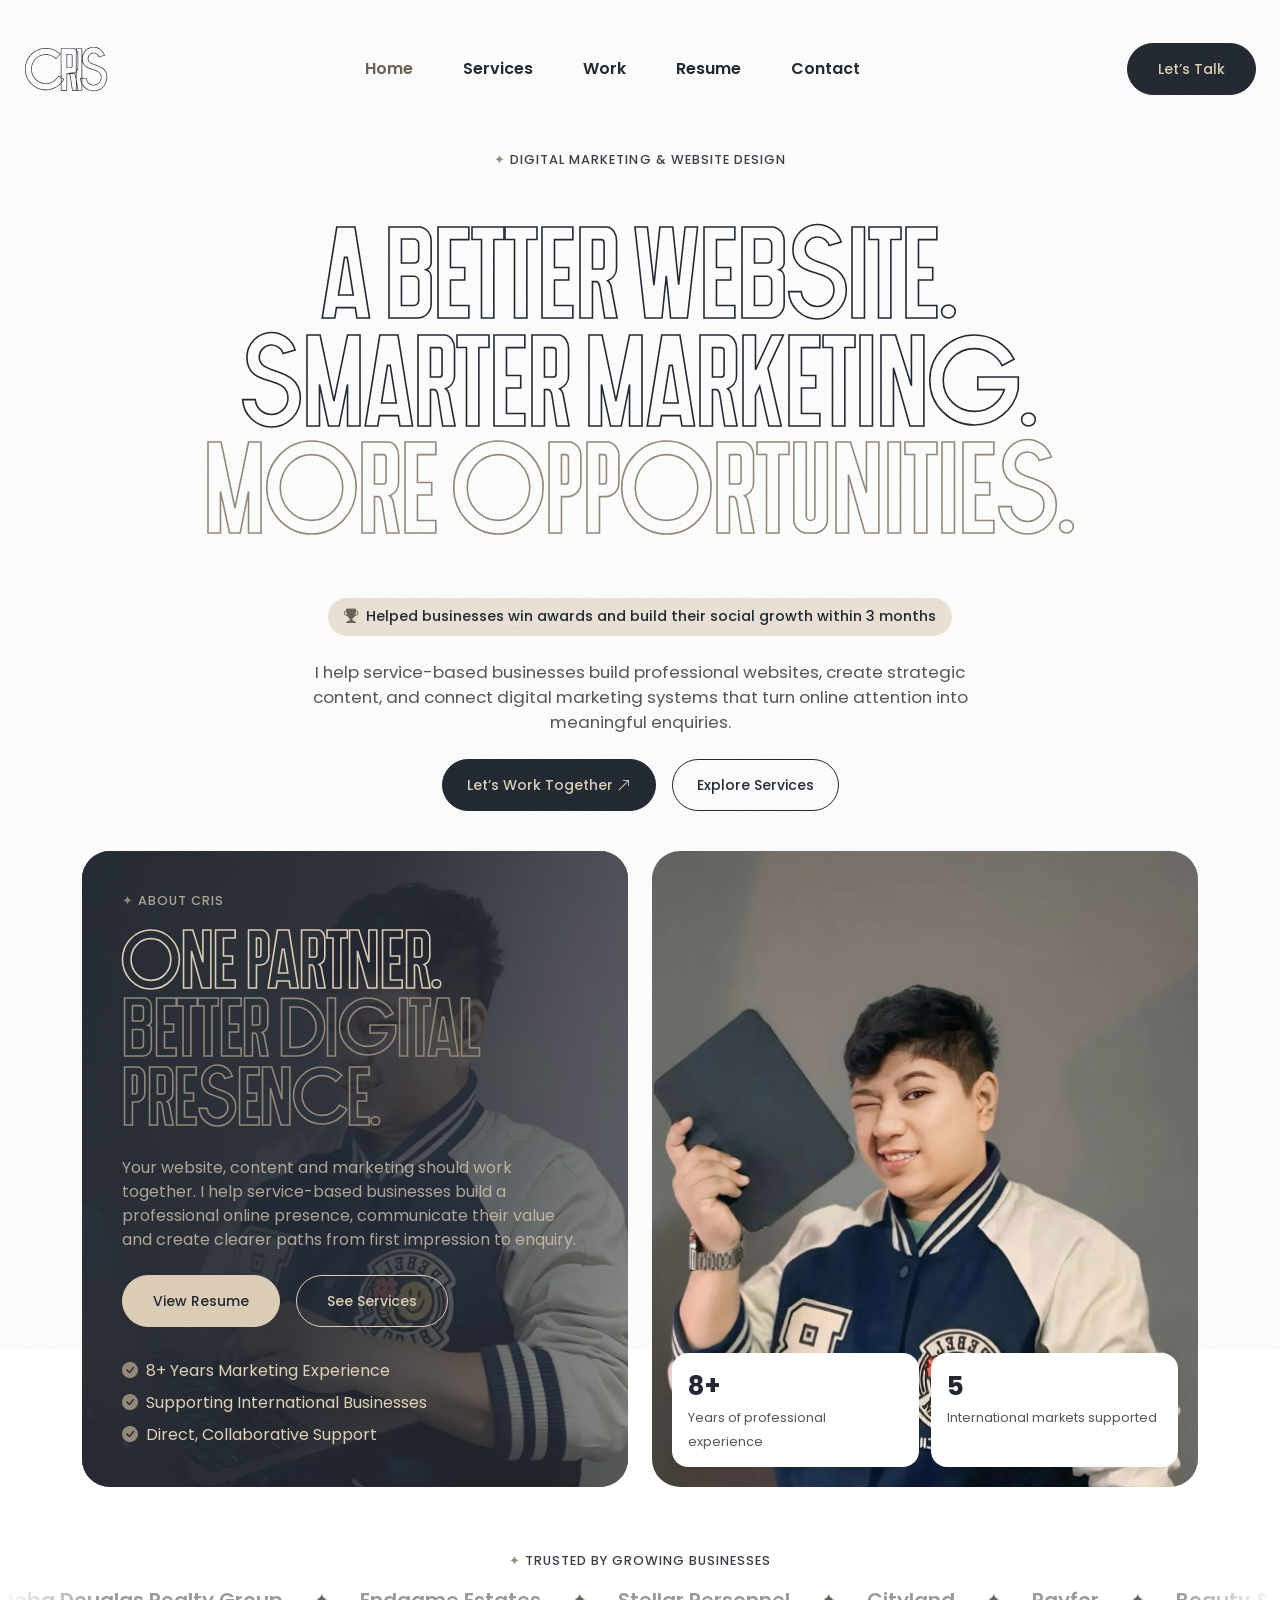
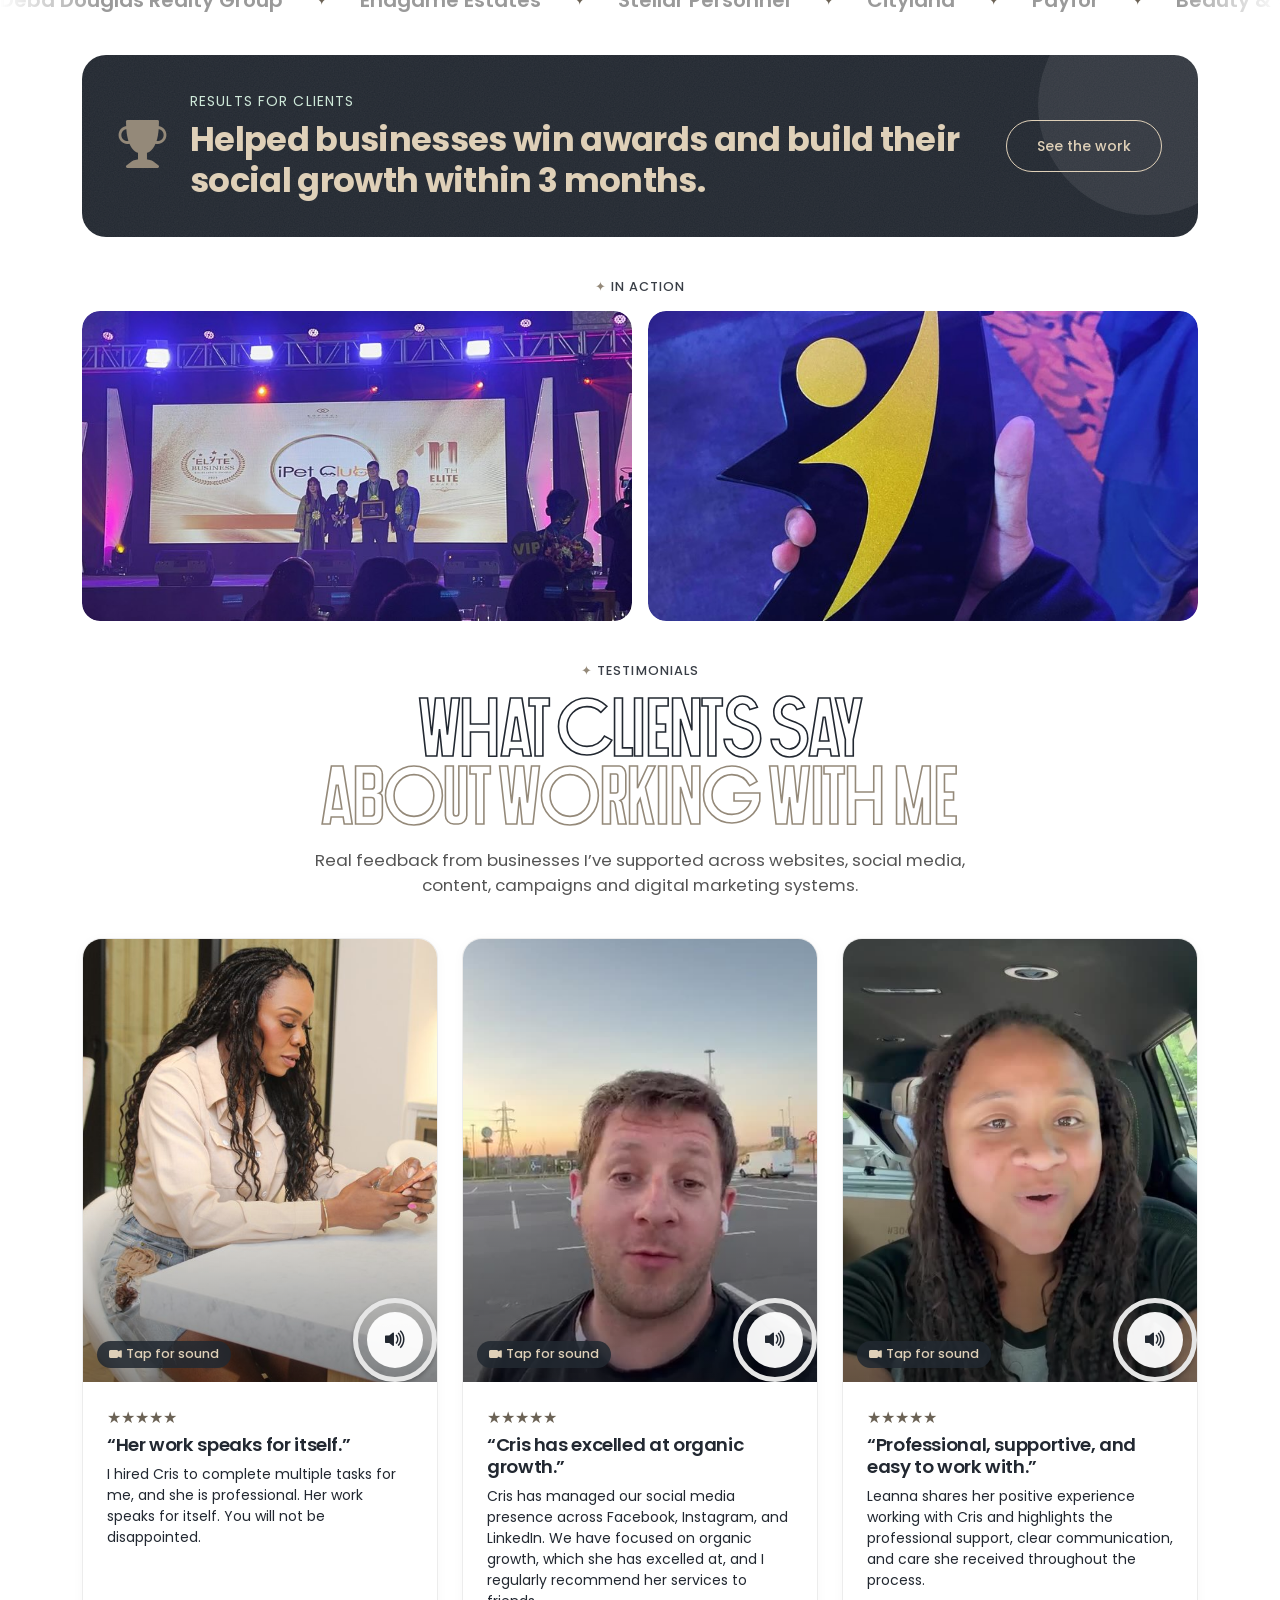
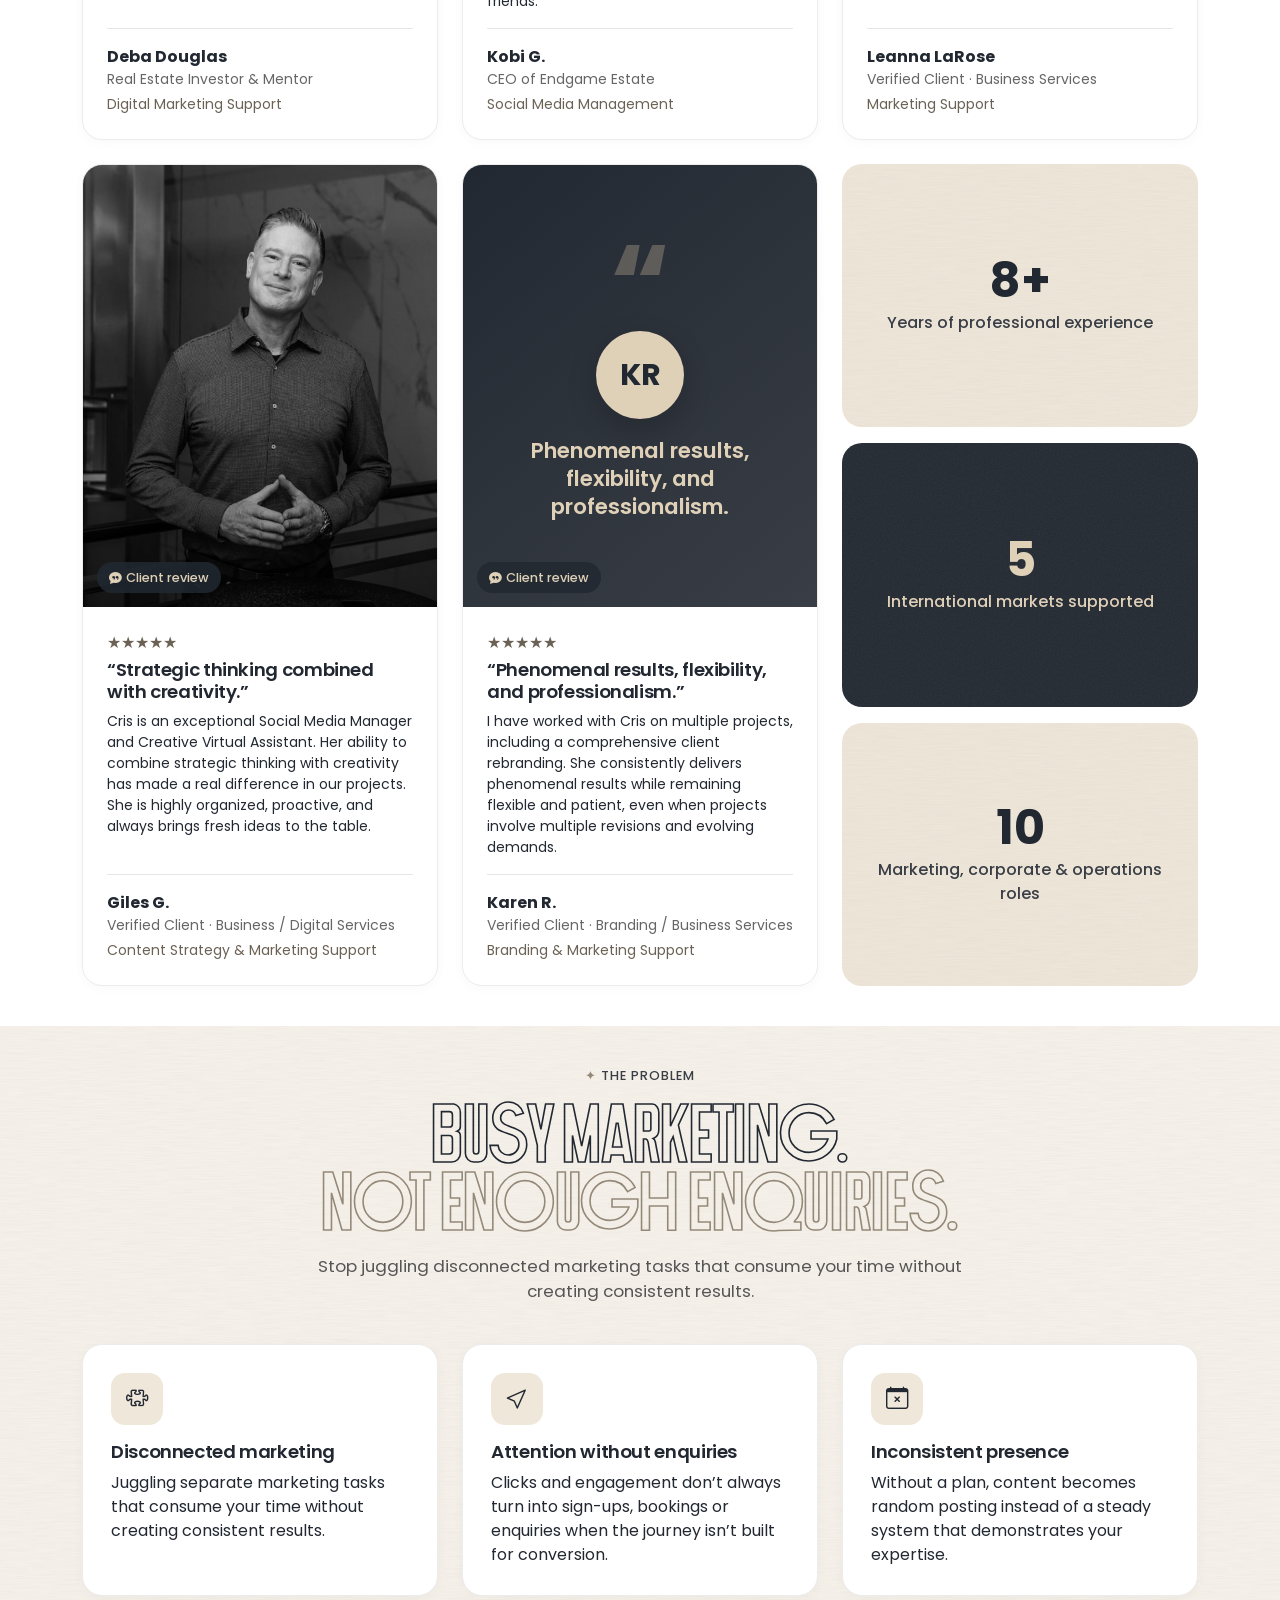
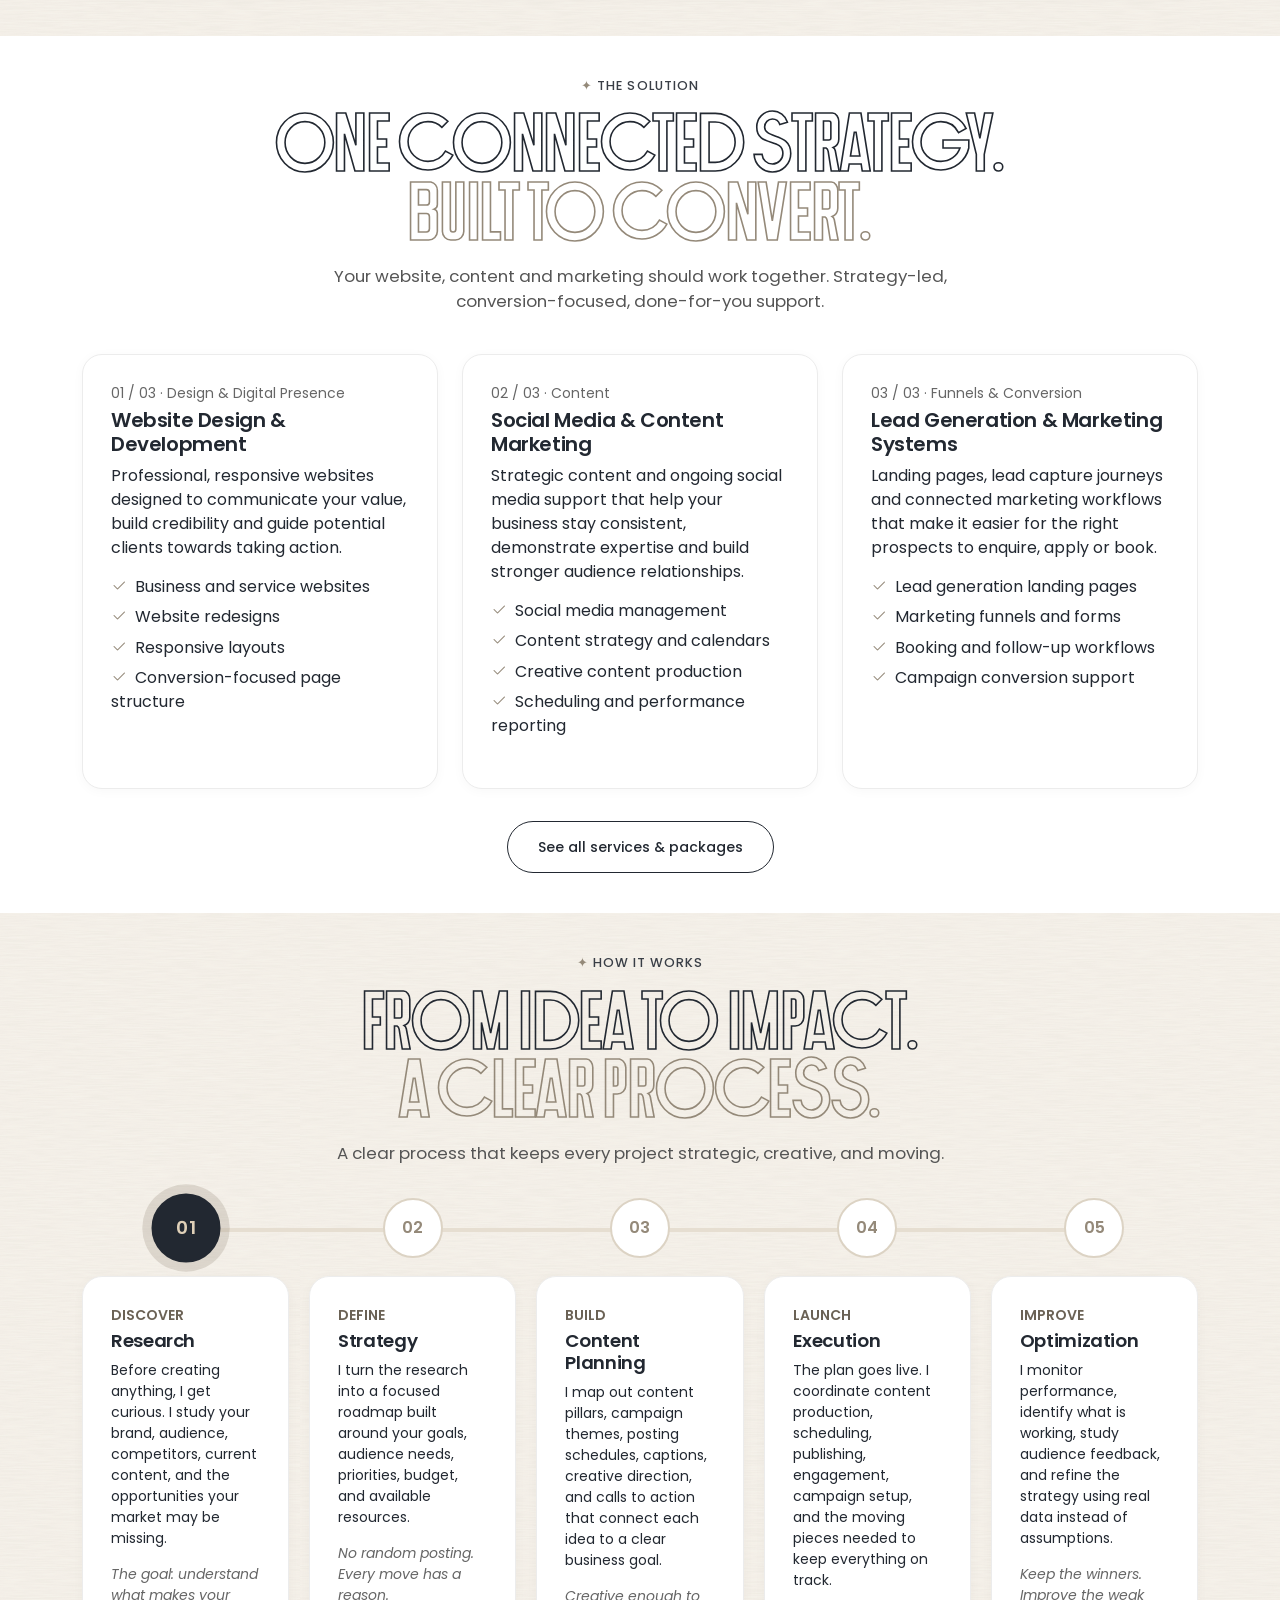
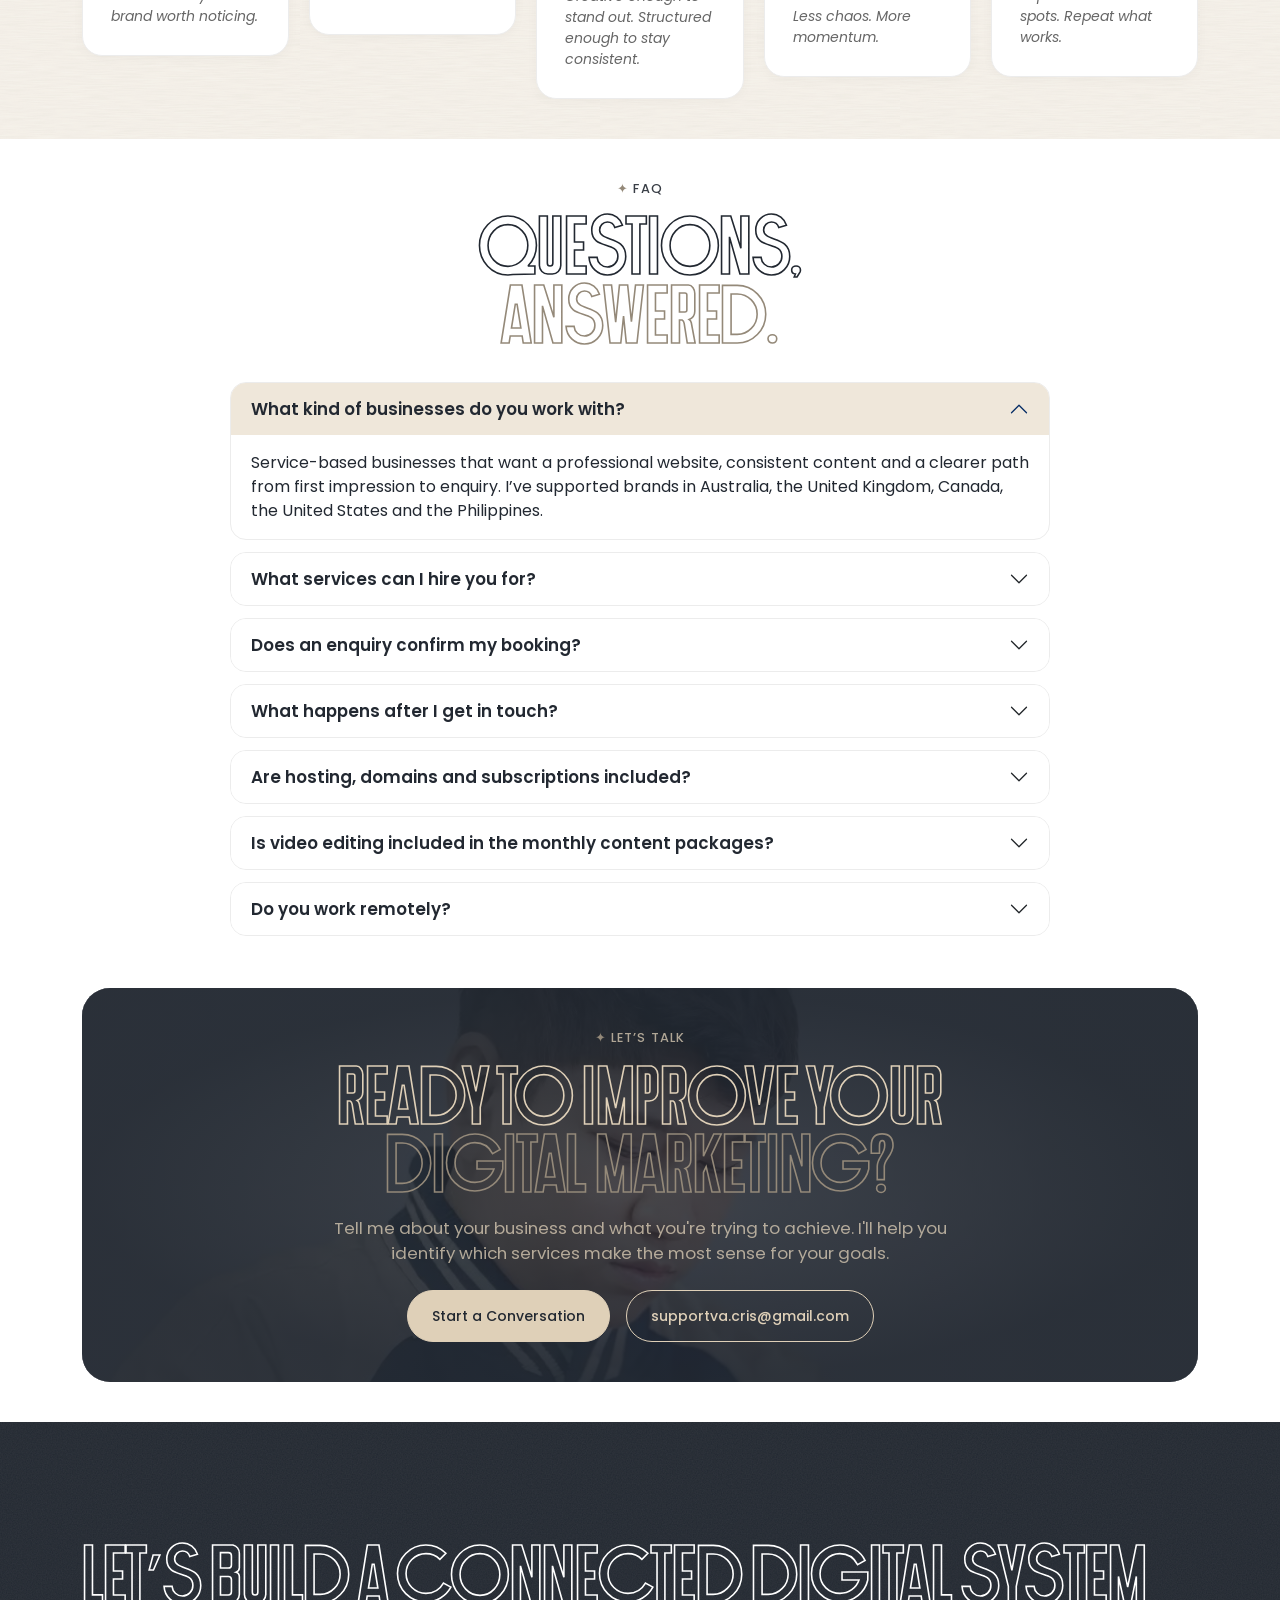
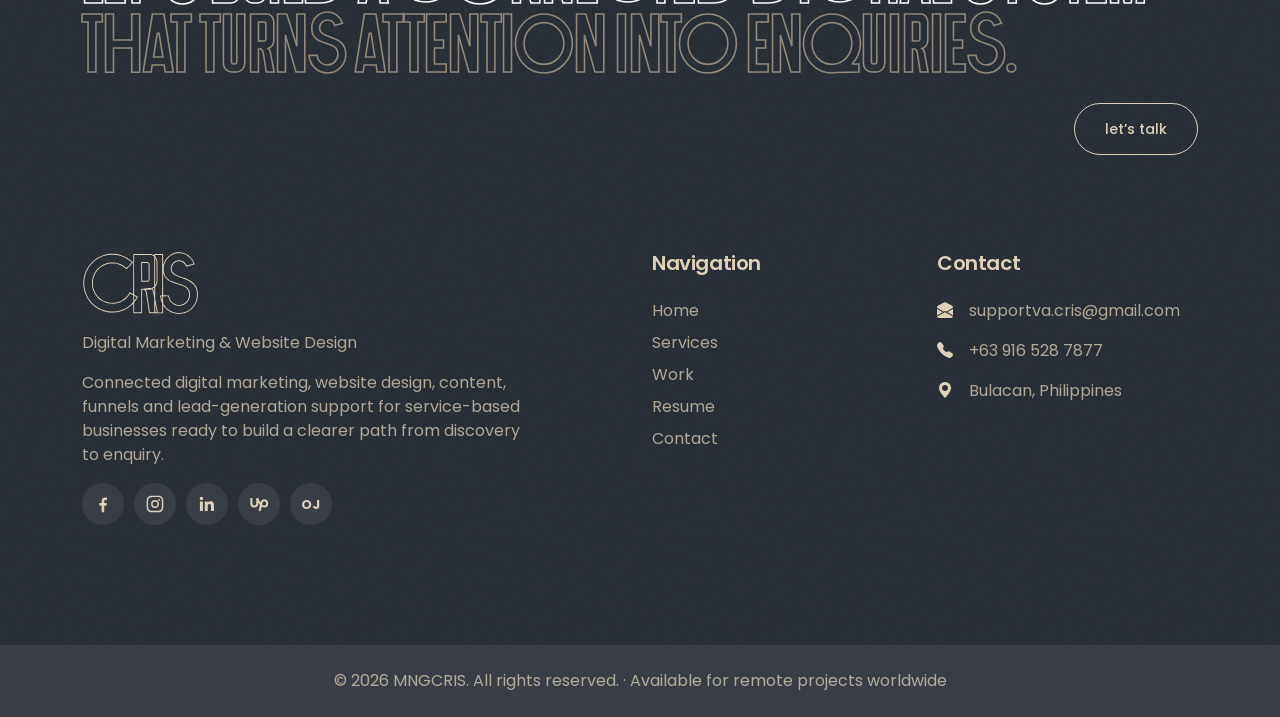
==== index.html @ 7e561e37 "Favicon: Cris headshot in navy/cream ring (ico, 32, 192, apple-touch)" ====
<!doctype html>
<html lang="en" data-bs-theme="light">
<head>
<meta charset="UTF-8" /><meta name="viewport" content="width=device-width, initial-scale=1.0" />
<title>Cris Yap · Digital Marketing &amp; Website Design</title>
<meta name="description" content="Websites, content and digital marketing systems for service-based businesses." />
<link rel="stylesheet" href="assets/css/vendors/bootstrap.min.css" />
<link rel="stylesheet" href="assets/css/vendors/swiper-bundle.min.css" />
<link rel="stylesheet" href="assets/css/vendors/aos.css" />
<link rel="stylesheet" href="assets/css/vendors/odometer.css" />
<link rel="stylesheet" href="assets/css/vendors/magnific-popup.css" />
<link rel="stylesheet" href="assets/css/vendors/carouselTicker.css" />
<link rel="stylesheet" href="assets/fonts/bootstrap-icons/bootstrap-icons.min.css" />
<link rel="stylesheet" href="assets/fonts/boxicons/boxicons.min.css" />
<link rel="stylesheet" href="assets/fonts/fontawesome/fontawesome.min.css" />
<link rel="stylesheet" href="assets/fonts/fontawesome/brands.min.css" />
<link rel="stylesheet" href="assets/fonts/fontawesome/solid.min.css" />
<link rel="stylesheet" href="assets/css/main.css" />
<link rel="preconnect" href="https://fonts.googleapis.com" /><link rel="preconnect" href="https://fonts.gstatic.com" crossorigin />
<link rel="stylesheet" href="https://fonts.googleapis.com/css2?family=Poppins:wght@300;400;500;600;700;800&display=swap" />
<link rel="icon" href="favicon.ico" sizes="any" />
<link rel="icon" type="image/png" sizes="32x32" href="assets/imgs/favicon-32.png" />
<link rel="icon" type="image/png" sizes="192x192" href="assets/imgs/favicon-192.png" />
<link rel="apple-touch-icon" href="assets/imgs/apple-touch-icon.png" />
<link rel="stylesheet" href="assets/css/custom.css" />
</head>
<body class="position-relative">
<header>
<nav class="navbar navbar-expand-lg py-0 z-5 tcmenu__wrap">
 <div class="d-flex p-4 custom-container mx-auto justify-content-between align-items-center w-100">
  <a class="navbar-brand main-logo d-flex align-items-center gap-2" href="index.html"><img src="assets/imgs/logo-cris-navy.svg" alt="CRIS" class="logo-nav" /></a>
  <div class="d-none d-lg-flex"><ul class="navbar-nav mx-auto gap-4 align-items-lg-center"><li class="nav-item"><a class="nav-link active text-primary" href="index.html">Home</a></li><li class="nav-item"><a class="nav-link" href="services.html">Services</a></li><li class="nav-item"><a class="nav-link" href="work.html">Work</a></li><li class="nav-item"><a class="nav-link" href="resume.html">Resume</a></li><li class="nav-item"><a class="nav-link" href="contact.html">Contact</a></li></ul></div>
  <div class="d-flex align-items-center gap-4">
   
   <a href="contact.html" class="btn btn-primary rounded-pill d-none d-md-block">Let’s Talk</a>
   <button class="btn btn-primary d-lg-none" type="button" data-bs-toggle="offcanvas" data-bs-target="#mobileNav" aria-label="Menu"><i class="bi bi-list"></i></button>
  </div>
 </div>
</nav>
<div class="offcanvas offcanvas-end" tabindex="-1" id="mobileNav"><div class="offcanvas-header"><img src="assets/imgs/logo-cris-navy.svg" alt="CRIS" class="logo-nav" /><button type="button" class="btn-close" data-bs-dismiss="offcanvas"></button></div>
<div class="offcanvas-body"><ul class="list-unstyled fs-4"><li><a class="nav-link" href="index.html">Home</a></li><li><a class="nav-link" href="services.html">Services</a></li><li><a class="nav-link" href="work.html">Work</a></li><li><a class="nav-link" href="resume.html">Resume</a></li><li><a class="nav-link" href="contact.html">Contact</a></li></ul><div class="socials mt-4"><a href="https://www.facebook.com/crisdoesdigital/" target="_blank" rel="noopener" aria-label="Facebook" title="Facebook"><svg viewBox="0 0 24 24" aria-hidden="true"><path fill="currentColor" d="M13.5 22v-8h2.7l.4-3.2h-3.1V8.8c0-.9.3-1.5 1.6-1.5h1.7V4.4c-.3 0-1.3-.1-2.4-.1-2.4 0-4 1.5-4 4.1v2.4H7.7V14h2.7v8h3.1z"/></svg></a><a href="https://www.instagram.com/onlycyaccount/" target="_blank" rel="noopener" aria-label="Instagram" title="Instagram"><svg viewBox="0 0 24 24" aria-hidden="true"><path fill="currentColor" d="M12 7.3A4.7 4.7 0 1 0 12 16.7 4.7 4.7 0 0 0 12 7.3zm0 7.7a3 3 0 1 1 0-6 3 3 0 0 1 0 6zm4.9-8.9a1.1 1.1 0 1 0 0 2.2 1.1 1.1 0 0 0 0-2.2zM12 3.6c2.7 0 3 0 4.1.1 2.7.1 4 1.4 4.1 4.1.1 1.1.1 1.4.1 4.1s0 3-.1 4.1c-.1 2.7-1.4 4-4.1 4.1-1.1.1-1.4.1-4.1.1s-3 0-4.1-.1c-2.7-.1-4-1.4-4.1-4.1C3.7 15 3.6 14.7 3.6 12s0-3 .1-4.1C3.8 5.2 5.1 3.9 7.9 3.8 9 3.6 9.3 3.6 12 3.6zM12 2C9.3 2 8.9 2 7.8 2.1 4.2 2.2 2.2 4.2 2.1 7.8 2 8.9 2 9.3 2 12s0 3.1.1 4.2c.1 3.6 2.1 5.6 5.7 5.7 1.1.1 1.5.1 4.2.1s3.1 0 4.2-.1c3.6-.1 5.6-2.1 5.7-5.7.1-1.1.1-1.5.1-4.2s0-3.1-.1-4.2c-.1-3.6-2.1-5.6-5.7-5.7C15.1 2 14.7 2 12 2z"/></svg></a><a href="https://www.linkedin.com/in/crisdoesdigital" target="_blank" rel="noopener" aria-label="LinkedIn" title="LinkedIn"><svg viewBox="0 0 24 24" aria-hidden="true"><path fill="currentColor" d="M20.4 20.5h-3.6v-5.6c0-1.3 0-3-1.8-3s-2.1 1.4-2.1 2.9v5.7H9.3V9h3.4v1.6c.5-.9 1.6-1.8 3.4-1.8 3.6 0 4.3 2.4 4.3 5.5v6.2zM5.3 7.4a2.1 2.1 0 1 1 0-4.2 2.1 2.1 0 0 1 0 4.2zM7.1 20.5H3.5V9h3.6v11.5z"/></svg></a><a href="https://www.upwork.com/freelancers/~010fc5639277ec315d?mp_source=share" target="_blank" rel="noopener" aria-label="Upwork" title="Upwork"><svg viewBox="0 0 24 24" aria-hidden="true"><path fill="currentColor" d="M18.6 13.9c-1 0-2-.4-2.8-1.1l.2-1v-.1c.2-1.1.8-2.9 2.6-2.9a2.6 2.6 0 0 1 0 5.1zm0-7.7c-2.4 0-4.2 1.5-4.9 4-1.1-1.7-2-3.7-2.5-5.4H8.7v6.6a2.3 2.3 0 0 1-4.6 0V4.8H1.6v6.6a4.8 4.8 0 0 0 9.6 0v-1.1c.5 1 1.1 2.1 1.8 3l-1.5 7.2h2.6l1.1-5.2c1 .6 2.1 1 3.4 1a5.1 5.1 0 0 0 0-10.1z"/></svg></a><a href="https://www.onlinejobs.ph/jobseekers/info/2772796" target="_blank" rel="noopener" aria-label="OnlineJobs.ph" title="OnlineJobs.ph"><span class="oj-badge" aria-hidden="true">OJ</span></a></div></div></div>
</header>
<main>

<section class="hero pt-hero pb-5"><div class="container text-center">
<p class="sec-label"><span>✦</span> Digital Marketing & Website Design</p>
<h1 class="hero-title"><span class="line">A Better Website.</span><span class="line">Smarter Marketing.</span><span class="line text-muted-2">More Opportunities.</span></h1>
<div class="mt-3 hero-line-badge"><span class="hero-badge"><i class="bi bi-trophy-fill"></i>Helped businesses win awards and build their social growth within 3 months</span></div>
<p class="lead-sm mx-auto mt-4">I help service-based businesses build professional websites, create strategic content, and connect digital marketing systems that turn online attention into meaningful enquiries.</p>
<div class="d-flex flex-wrap gap-3 justify-content-center mt-4"><a href="contact.html" class="btn btn-primary rounded-pill px-4">Let’s Work Together <i class="bi bi-arrow-up-right"></i></a><a href="services.html" class="btn btn-outline-dark rounded-pill px-4">Explore Services</a></div>
</div>
<div class="container mt-6"><div class="row g-4">
<div class="col-lg-6"><div class="card-dark bg-photo bg-laptop h-100 d-flex flex-column">
<p class="sec-label text-start text-white-50 mb-3"><span>✦</span> About Cris</p>
<h2 class="text-white display-head text-start">One Partner.<br/><span class="text-white-50">Better Digital Presence.</span></h2>
<p class="text-white-50 mt-3">Your website, content and marketing should work together. I help service-based businesses build a professional online presence, communicate their value and create clearer paths from first impression to enquiry.</p>
<div class="d-flex flex-wrap gap-3 mt-2"><a href="resume.html" class="btn btn-primary rounded-pill">View Resume</a><a href="services.html" class="btn btn-light rounded-pill">See Services</a></div>
<div class="mt-auto pt-5"><ul class="list-unstyled text-white mb-0"><li class="mb-2"><i class="bi bi-check-circle-fill text-accent me-2"></i>8+ Years Marketing Experience</li><li class="mb-2"><i class="bi bi-check-circle-fill text-accent me-2"></i>Supporting International Businesses</li><li><i class="bi bi-check-circle-fill text-accent me-2"></i>Direct, Collaborative Support</li></ul></div>
</div></div>
<div class="col-lg-6"><div class="card-photo h-100"><picture><source srcset="assets/imgs/cris-tablet.webp" type="image/webp"/><img src="assets/imgs/cris-tablet.jpg" alt="Cris Yap holding up a tablet and winking" /></picture>
<div class="photo-stats"><div class="stat-pill"><strong class="count">8+</strong><span>Years of professional experience</span></div><div class="stat-pill"><strong class="count">5</strong><span>International markets supported</span></div></div></div></div>
</div></div></section>

<section class="pt-5 pb-6">
<div class="container"><p class="sec-label"><span>✦</span> Trusted by growing businesses</p></div>
<div class="ticker"><div class="ticker-track"><span class="ticker-item">Deba Douglas Realty Group</span><span class="text-accent">✦</span><span class="ticker-item">Endgame Estates</span><span class="text-accent">✦</span><span class="ticker-item">Stellar Personnel</span><span class="text-accent">✦</span><span class="ticker-item">Cityland</span><span class="text-accent">✦</span><span class="ticker-item">Payfor</span><span class="text-accent">✦</span><span class="ticker-item">Beauty &amp; Wellness by Melody</span><span class="text-accent">✦</span><span class="ticker-item">iPet Club</span><span class="text-accent">✦</span><span class="ticker-item">VendSafe</span><span class="text-accent">✦</span><span class="ticker-item">Leash</span><span class="text-accent">✦</span><span class="ticker-item">Lune &amp; Line</span><span class="text-accent">✦</span><span class="ticker-item">Casino Compare</span><span class="text-accent">✦</span><span class="ticker-item">National Air Transport</span><span class="text-accent">✦</span><span class="ticker-item">Staffing Solution.io</span><span class="text-accent">✦</span><span class="ticker-item">Felipe and Sons × The Lerato</span><span class="text-accent">✦</span><span class="ticker-item">Kurum Group of Company</span><span class="text-accent">✦</span><span class="ticker-item">Deba Douglas Realty Group</span><span class="text-accent">✦</span><span class="ticker-item">Endgame Estates</span><span class="text-accent">✦</span><span class="ticker-item">Stellar Personnel</span><span class="text-accent">✦</span><span class="ticker-item">Cityland</span><span class="text-accent">✦</span><span class="ticker-item">Payfor</span><span class="text-accent">✦</span><span class="ticker-item">Beauty &amp; Wellness by Melody</span><span class="text-accent">✦</span><span class="ticker-item">iPet Club</span><span class="text-accent">✦</span><span class="ticker-item">VendSafe</span><span class="text-accent">✦</span><span class="ticker-item">Leash</span><span class="text-accent">✦</span><span class="ticker-item">Lune &amp; Line</span><span class="text-accent">✦</span><span class="ticker-item">Casino Compare</span><span class="text-accent">✦</span><span class="ticker-item">National Air Transport</span><span class="text-accent">✦</span><span class="ticker-item">Staffing Solution.io</span><span class="text-accent">✦</span><span class="ticker-item">Felipe and Sons × The Lerato</span><span class="text-accent">✦</span><span class="ticker-item">Kurum Group of Company</span><span class="text-accent">✦</span></div></div>
<div class="container mt-6"><div class="award-card"><div class="row align-items-center g-4 position-relative" style="z-index:1"><div class="col-md-auto"><i class="bi bi-trophy-fill"></i></div><div class="col"><p class="small text-uppercase mb-2" style="letter-spacing:.08em;color:#cfe9da">Results for clients</p><h3 class="mb-0">Helped businesses win awards and build their social growth within 3 months.</h3></div><div class="col-md-auto"><a href="work.html" class="btn btn-light rounded-pill">See the work</a></div></div></div></div>
<div class="container mt-6"><p class="sec-label"><span>✦</span> In action</p><div class="row g-3 gallery"><div class="col-md-6"><a href="assets/imgs/proof/ig-C1BdEjSyedT-1.jpg" target="_blank"><img loading="lazy" src="assets/imgs/proof/ig-C1BdEjSyedT-1.jpg" alt="iPet Club team receiving an award on stage"/></a></div><div class="col-md-6"><a href="assets/imgs/proof/ig-C1BdEjSyedT-2.jpg" target="_blank"><img loading="lazy" src="assets/imgs/proof/ig-C1BdEjSyedT-2.jpg" alt="Award trophy held up close"/></a></div></div></div>
<div class="container mt-6 text-center"><p class="sec-label"><span>✦</span> Testimonials</p><h2 class="display-head">What Clients Say<br/><span class="text-muted-2">About Working With Me</span></h2>
<p class="lead-sm mx-auto mt-3">Real feedback from businesses I’ve supported across websites, social media, content, campaigns and digital marketing systems.</p>
<div class="row g-4 mt-3 text-start"><div class="col-md-6 col-lg-4"><div class="soft-card video-card h-100 p-0 overflow-hidden"><button type="button" class="vid-thumb" data-video="assets/videos/deba.mp4" data-title="Deba Douglas" aria-label="Play Deba Douglas video testimonial with sound"><video class="card-vid" muted loop playsinline preload="metadata" poster="assets/videos/deba-poster.jpg" data-src="assets/videos/deba.mp4"></video><span class="play-btn"><i class="bi bi-volume-up-fill"></i></span><span class="vid-tag"><i class="bi bi-camera-video-fill me-1"></i>Tap for sound</span></button><div class="p-4 d-flex flex-column flex-grow-1"><div class="text-accent mb-1">★★★★★</div><h5>“Her work speaks for itself.”</h5><p class="small mb-3">I hired Cris to complete multiple tasks for me, and she is professional. Her work speaks for itself. You will not be disappointed.</p><div class="mt-auto pt-3 border-top"><strong>Deba Douglas</strong><div class="small text-secondary">Real Estate Investor &amp; Mentor</div><div class="small text-accent mt-1">Digital Marketing Support</div></div></div></div></div><div class="col-md-6 col-lg-4"><div class="soft-card video-card h-100 p-0 overflow-hidden"><button type="button" class="vid-thumb" data-video="assets/videos/kobi.mp4" data-title="Kobi G." aria-label="Play Kobi G. video testimonial with sound"><video class="card-vid" muted loop playsinline preload="metadata" poster="assets/videos/kobi-poster.jpg" data-src="assets/videos/kobi.mp4"></video><span class="play-btn"><i class="bi bi-volume-up-fill"></i></span><span class="vid-tag"><i class="bi bi-camera-video-fill me-1"></i>Tap for sound</span></button><div class="p-4 d-flex flex-column flex-grow-1"><div class="text-accent mb-1">★★★★★</div><h5>“Cris has excelled at organic growth.”</h5><p class="small mb-3">Cris has managed our social media presence across Facebook, Instagram, and LinkedIn. We have focused on organic growth, which she has excelled at, and I regularly recommend her services to friends.</p><div class="mt-auto pt-3 border-top"><strong>Kobi G.</strong><div class="small text-secondary">CEO of Endgame Estate</div><div class="small text-accent mt-1">Social Media Management</div></div></div></div></div><div class="col-md-6 col-lg-4"><div class="soft-card video-card h-100 p-0 overflow-hidden"><button type="button" class="vid-thumb" data-video="assets/videos/leanna.mp4" data-title="Leanna LaRose" aria-label="Play Leanna LaRose video testimonial with sound"><video class="card-vid" muted loop playsinline preload="metadata" poster="assets/videos/leanna-poster.jpg" data-src="assets/videos/leanna.mp4"></video><span class="play-btn"><i class="bi bi-volume-up-fill"></i></span><span class="vid-tag"><i class="bi bi-camera-video-fill me-1"></i>Tap for sound</span></button><div class="p-4 d-flex flex-column flex-grow-1"><div class="text-accent mb-1">★★★★★</div><h5>“Professional, supportive, and easy to work with.”</h5><p class="small mb-3">Leanna shares her positive experience working with Cris and highlights the professional support, clear communication, and care she received throughout the process.</p><div class="mt-auto pt-3 border-top"><strong>Leanna LaRose</strong><div class="small text-secondary">Verified Client · Business Services</div><div class="small text-accent mt-1">Marketing Support</div></div></div></div></div><div class="col-md-6 col-lg-4"><div class="soft-card video-card h-100 p-0 overflow-hidden"><div class="vid-thumb img-thumb"><img loading="lazy" src="assets/imgs/clients/giles.jpg" alt="Giles G."/><span class="vid-tag"><i class="bi bi-chat-quote-fill me-1"></i>Client review</span></div><div class="p-4 d-flex flex-column flex-grow-1"><div class="text-accent mb-1">★★★★★</div><h5>“Strategic thinking combined with creativity.”</h5><p class="small mb-3">Cris is an exceptional Social Media Manager and Creative Virtual Assistant. Her ability to combine strategic thinking with creativity has made a real difference in our projects. She is highly organized, proactive, and always brings fresh ideas to the table.</p><div class="mt-auto pt-3 border-top"><strong>Giles G.</strong><div class="small text-secondary">Verified Client · Business / Digital Services</div><div class="small text-accent mt-1">Content Strategy &amp; Marketing Support</div></div></div></div></div><div class="col-md-6 col-lg-4"><div class="soft-card video-card h-100 p-0 overflow-hidden"><div class="vid-thumb quote-thumb"><span class="q-mark">“</span><span class="q-ini">KR</span><span class="q-line">Phenomenal results, flexibility, and professionalism.</span><span class="vid-tag"><i class="bi bi-chat-quote-fill me-1"></i>Client review</span></div><div class="p-4 d-flex flex-column flex-grow-1"><div class="text-accent mb-1">★★★★★</div><h5>“Phenomenal results, flexibility, and professionalism.”</h5><p class="small mb-3">I have worked with Cris on multiple projects, including a comprehensive client rebranding. She consistently delivers phenomenal results while remaining flexible and patient, even when projects involve multiple revisions and evolving demands.</p><div class="mt-auto pt-3 border-top"><strong>Karen R.</strong><div class="small text-secondary">Verified Client · Branding / Business Services</div><div class="small text-accent mt-1">Branding &amp; Marketing Support</div></div></div></div></div><div class="modal fade" id="vidModal" tabindex="-1" aria-hidden="true"><div class="modal-dialog modal-dialog-centered vid-dialog"><div class="modal-content bg-black border-0 rounded-4 overflow-hidden"><div class="d-flex justify-content-between align-items-center px-3 py-2"><span class="text-white small fw-semibold" id="vidTitle"></span><button type="button" class="btn-close btn-close-white" data-bs-dismiss="modal" aria-label="Close"></button></div><video id="vidPlayer" class="w-100" controls playsinline preload="none"></video></div></div></div>
<div class="col-md-6 col-lg-4"><div class="stat-stack h-100">
<div class="stat-box"><div class="big-num count">8+</div><div class="stat-lbl">Years of professional experience</div></div>
<div class="stat-box stat-dark"><div class="big-num count">5</div><div class="stat-lbl">International markets supported</div></div>
<div class="stat-box"><div class="big-num count">10</div><div class="stat-lbl">Marketing, corporate &amp; operations roles</div></div>
</div></div></div></div></div>
</div></div></section>

<section class="py-6 bg-soft"><div class="container text-center"><p class="sec-label"><span>✦</span> The problem</p><h2 class="display-head">Busy Marketing.<br/><span class="text-muted-2">Not Enough Enquiries.</span></h2>
<p class="lead-sm mx-auto mt-3">Stop juggling disconnected marketing tasks that consume your time without creating consistent results.</p>
<div class="row g-4 mt-3 text-start"><div class="col-md-4"><div class="soft-card h-100"><div class="icon-box"><i class="bi bi-puzzle"></i></div><h5 class="mt-3">Disconnected marketing</h5><p class="mb-0">Juggling separate marketing tasks that consume your time without creating consistent results.</p></div></div><div class="col-md-4"><div class="soft-card h-100"><div class="icon-box"><i class="bi bi-cursor"></i></div><h5 class="mt-3">Attention without enquiries</h5><p class="mb-0">Clicks and engagement don’t always turn into sign-ups, bookings or enquiries when the journey isn’t built for conversion.</p></div></div><div class="col-md-4"><div class="soft-card h-100"><div class="icon-box"><i class="bi bi-calendar-x"></i></div><h5 class="mt-3">Inconsistent presence</h5><p class="mb-0">Without a plan, content becomes random posting instead of a steady system that demonstrates your expertise.</p></div></div></div>
</div></section>

<section class="py-6"><div class="container text-center"><p class="sec-label"><span>✦</span> The solution</p><h2 class="display-head">One Connected Strategy.<br/><span class="text-muted-2">Built to Convert.</span></h2>
<p class="lead-sm mx-auto mt-3">Your website, content and marketing should work together. Strategy-led, conversion-focused, done-for-you support.</p>
<div class="row g-4 mt-3 text-start"><div class="col-lg-4"><div class="soft-card h-100"><p class="small text-secondary mb-1">01 / 03 · Design & Digital Presence</p><h4>Website Design & Development</h4><p>Professional, responsive websites designed to communicate your value, build credibility and guide potential clients towards taking action.</p><ul class="list-check"><li><i class="bi bi-check2 text-primary me-2"></i>Business and service websites</li><li><i class="bi bi-check2 text-primary me-2"></i>Website redesigns</li><li><i class="bi bi-check2 text-primary me-2"></i>Responsive layouts</li><li><i class="bi bi-check2 text-primary me-2"></i>Conversion-focused page structure</li></ul></div></div><div class="col-lg-4"><div class="soft-card h-100"><p class="small text-secondary mb-1">02 / 03 · Content</p><h4>Social Media & Content Marketing</h4><p>Strategic content and ongoing social media support that help your business stay consistent, demonstrate expertise and build stronger audience relationships.</p><ul class="list-check"><li><i class="bi bi-check2 text-primary me-2"></i>Social media management</li><li><i class="bi bi-check2 text-primary me-2"></i>Content strategy and calendars</li><li><i class="bi bi-check2 text-primary me-2"></i>Creative content production</li><li><i class="bi bi-check2 text-primary me-2"></i>Scheduling and performance reporting</li></ul></div></div><div class="col-lg-4"><div class="soft-card h-100"><p class="small text-secondary mb-1">03 / 03 · Funnels & Conversion</p><h4>Lead Generation & Marketing Systems</h4><p>Landing pages, lead capture journeys and connected marketing workflows that make it easier for the right prospects to enquire, apply or book.</p><ul class="list-check"><li><i class="bi bi-check2 text-primary me-2"></i>Lead generation landing pages</li><li><i class="bi bi-check2 text-primary me-2"></i>Marketing funnels and forms</li><li><i class="bi bi-check2 text-primary me-2"></i>Booking and follow-up workflows</li><li><i class="bi bi-check2 text-primary me-2"></i>Campaign conversion support</li></ul></div></div></div>
<a href="services.html" class="btn btn-outline-dark rounded-pill mt-5">See all services &amp; packages</a>
</div></section>

<section class="py-6 bg-soft"><div class="container text-center"><p class="sec-label"><span>✦</span> How it works</p><h2 class="display-head">From Idea to Impact.<br/><span class="text-muted-2">A Clear Process.</span></h2>
<p class="lead-sm mx-auto mt-3">A clear process that keeps every project strategic, creative, and moving.</p>
<div class="flow mt-5 text-start" data-flow><div class="flow-track"><div class="flow-fill"></div><div class="flow-dot"></div></div>
<div class="flow-steps"><div class="flow-step" style="--i:0"><div class="flow-node"><span>01</span></div><div class="soft-card flow-card"><p class="small text-accent fw-semibold mb-1">DISCOVER</p><h5>Research</h5><p class="small">Before creating anything, I get curious. I study your brand, audience, competitors, current content, and the opportunities your market may be missing.</p><p class="small fst-italic mb-0 text-secondary">The goal: understand what makes your brand worth noticing.</p></div></div><div class="flow-step" style="--i:1"><div class="flow-node"><span>02</span></div><div class="soft-card flow-card"><p class="small text-accent fw-semibold mb-1">DEFINE</p><h5>Strategy</h5><p class="small">I turn the research into a focused roadmap built around your goals, audience needs, priorities, budget, and available resources.</p><p class="small fst-italic mb-0 text-secondary">No random posting. Every move has a reason.</p></div></div><div class="flow-step" style="--i:2"><div class="flow-node"><span>03</span></div><div class="soft-card flow-card"><p class="small text-accent fw-semibold mb-1">BUILD</p><h5>Content Planning</h5><p class="small">I map out content pillars, campaign themes, posting schedules, captions, creative direction, and calls to action that connect each idea to a clear business goal.</p><p class="small fst-italic mb-0 text-secondary">Creative enough to stand out. Structured enough to stay consistent.</p></div></div><div class="flow-step" style="--i:3"><div class="flow-node"><span>04</span></div><div class="soft-card flow-card"><p class="small text-accent fw-semibold mb-1">LAUNCH</p><h5>Execution</h5><p class="small">The plan goes live. I coordinate content production, scheduling, publishing, engagement, campaign setup, and the moving pieces needed to keep everything on track.</p><p class="small fst-italic mb-0 text-secondary">Less chaos. More momentum.</p></div></div><div class="flow-step" style="--i:4"><div class="flow-node"><span>05</span></div><div class="soft-card flow-card"><p class="small text-accent fw-semibold mb-1">IMPROVE</p><h5>Optimization</h5><p class="small">I monitor performance, identify what is working, study audience feedback, and refine the strategy using real data instead of assumptions.</p><p class="small fst-italic mb-0 text-secondary">Keep the winners. Improve the weak spots. Repeat what works.</p></div></div></div></div></div>
</div></section>

<section class="py-6"><div class="container">
<div class="text-center"><p class="sec-label"><span>✦</span> FAQ</p><h2 class="display-head">Questions,<br/><span class="text-muted-2">Answered.</span></h2></div>
<div class="accordion faq mt-5 mx-auto" id="faq"><div class="accordion-item"><h3 class="accordion-header"><button class="accordion-button " type="button" data-bs-toggle="collapse" data-bs-target="#f0">What kind of businesses do you work with?</button></h3><div id="f0" class="accordion-collapse collapse show" data-bs-parent="#faq"><div class="accordion-body">Service-based businesses that want a professional website, consistent content and a clearer path from first impression to enquiry. I’ve supported brands in Australia, the United Kingdom, Canada, the United States and the Philippines.</div></div></div><div class="accordion-item"><h3 class="accordion-header"><button class="accordion-button collapsed" type="button" data-bs-toggle="collapse" data-bs-target="#f1">What services can I hire you for?</button></h3><div id="f1" class="accordion-collapse collapse " data-bs-parent="#faq"><div class="accordion-body">Monthly social media content, social media management, website redesigns and new builds, website updates, funnels and landing pages, video editing, email and automation integration, and dedicated marketing support. See the <a href="services.html">Services page</a> for each package.</div></div></div><div class="accordion-item"><h3 class="accordion-header"><button class="accordion-button collapsed" type="button" data-bs-toggle="collapse" data-bs-target="#f2">Does an enquiry confirm my booking?</button></h3><div id="f2" class="accordion-collapse collapse " data-bs-parent="#faq"><div class="accordion-body">No. An enquiry does not automatically confirm a booking. Your request is reviewed first, then the scope, timeline and deliverables are confirmed before work begins.</div></div></div><div class="accordion-item"><h3 class="accordion-header"><button class="accordion-button collapsed" type="button" data-bs-toggle="collapse" data-bs-target="#f3">What happens after I get in touch?</button></h3><div id="f3" class="accordion-collapse collapse " data-bs-parent="#faq"><div class="accordion-body">Submit your enquiry → scope review → project confirmation with a clear scope, timeline and agreement → work and delivery with progress updates.</div></div></div><div class="accordion-item"><h3 class="accordion-header"><button class="accordion-button collapsed" type="button" data-bs-toggle="collapse" data-bs-target="#f4">Are hosting, domains and subscriptions included?</button></h3><div id="f4" class="accordion-collapse collapse " data-bs-parent="#faq"><div class="accordion-body">Hosting, domains, subscriptions, stock assets and third-party platform requirements are confirmed separately when needed.</div></div></div><div class="accordion-item"><h3 class="accordion-header"><button class="accordion-button collapsed" type="button" data-bs-toggle="collapse" data-bs-target="#f5">Is video editing included in the monthly content packages?</button></h3><div id="f5" class="accordion-collapse collapse " data-bs-parent="#faq"><div class="accordion-body">No. Video creation and editing are quoted separately as their own projects.</div></div></div><div class="accordion-item"><h3 class="accordion-header"><button class="accordion-button collapsed" type="button" data-bs-toggle="collapse" data-bs-target="#f6">Do you work remotely?</button></h3><div id="f6" class="accordion-collapse collapse " data-bs-parent="#faq"><div class="accordion-body">Yes. I’m based in Bulacan, Philippines, and available for remote projects worldwide.</div></div></div></div>
</div></section>

<section class="pb-6"><div class="container"><div class="card-dark bg-photo bg-stylus text-center py-6">
<p class="sec-label text-white-50"><span>✦</span> Let’s talk</p>
<h2 class="display-head text-white">Ready to improve your<br/><span class="text-white-50">digital marketing?</span></h2>
<p class="text-white-50 mx-auto lead-sm mt-3">Tell me about your business and what you're trying to achieve. I'll help you identify which services make the most sense for your goals.</p>
<div class="d-flex flex-wrap gap-3 justify-content-center mt-4"><a href="contact.html" class="btn btn-primary rounded-pill px-4">Start a Conversation</a><a href="mailto:supportva.cris@gmail.com" class="btn btn-light rounded-pill px-4">supportva.cris@gmail.com</a></div>
</div></div></section>
</main>
<footer>
 <div class="footer-home1 bg-black bg-dark-black pt-120 position-relative overflow-hidden">
  <div class="container mb-10"><div class="row"><div class="col-12 d-flex flex-wrap align-items-center gap-4">
   <h2 class="text-white display-head mb-0">Let’s build a connected digital system<br/><span class="text-white-50">that turns attention into enquiries.</span></h2>
   <a href="contact.html" class="btn btn-light btn-lg rounded-pill ms-lg-auto">let’s talk</a>
  </div></div></div>
  <div class="container pb-120"><div class="row">
   <div class="col-lg-5 mb-5 mb-lg-0">
    <img src="assets/imgs/logo-cris-cream.svg" alt="CRIS" class="logo-foot mb-3" /><p class="text-secondary">Digital Marketing &amp; Website Design</p>
    <p class="mt-3 text-secondary">Connected digital marketing, website design, content, funnels and lead-generation support for service-based businesses ready to build a clearer path from discovery to enquiry.</p>
    <div class="socials socials-dark mt-3"><a href="https://www.facebook.com/crisdoesdigital/" target="_blank" rel="noopener" aria-label="Facebook" title="Facebook"><svg viewBox="0 0 24 24" aria-hidden="true"><path fill="currentColor" d="M13.5 22v-8h2.7l.4-3.2h-3.1V8.8c0-.9.3-1.5 1.6-1.5h1.7V4.4c-.3 0-1.3-.1-2.4-.1-2.4 0-4 1.5-4 4.1v2.4H7.7V14h2.7v8h3.1z"/></svg></a><a href="https://www.instagram.com/onlycyaccount/" target="_blank" rel="noopener" aria-label="Instagram" title="Instagram"><svg viewBox="0 0 24 24" aria-hidden="true"><path fill="currentColor" d="M12 7.3A4.7 4.7 0 1 0 12 16.7 4.7 4.7 0 0 0 12 7.3zm0 7.7a3 3 0 1 1 0-6 3 3 0 0 1 0 6zm4.9-8.9a1.1 1.1 0 1 0 0 2.2 1.1 1.1 0 0 0 0-2.2zM12 3.6c2.7 0 3 0 4.1.1 2.7.1 4 1.4 4.1 4.1.1 1.1.1 1.4.1 4.1s0 3-.1 4.1c-.1 2.7-1.4 4-4.1 4.1-1.1.1-1.4.1-4.1.1s-3 0-4.1-.1c-2.7-.1-4-1.4-4.1-4.1C3.7 15 3.6 14.7 3.6 12s0-3 .1-4.1C3.8 5.2 5.1 3.9 7.9 3.8 9 3.6 9.3 3.6 12 3.6zM12 2C9.3 2 8.9 2 7.8 2.1 4.2 2.2 2.2 4.2 2.1 7.8 2 8.9 2 9.3 2 12s0 3.1.1 4.2c.1 3.6 2.1 5.6 5.7 5.7 1.1.1 1.5.1 4.2.1s3.1 0 4.2-.1c3.6-.1 5.6-2.1 5.7-5.7.1-1.1.1-1.5.1-4.2s0-3.1-.1-4.2c-.1-3.6-2.1-5.6-5.7-5.7C15.1 2 14.7 2 12 2z"/></svg></a><a href="https://www.linkedin.com/in/crisdoesdigital" target="_blank" rel="noopener" aria-label="LinkedIn" title="LinkedIn"><svg viewBox="0 0 24 24" aria-hidden="true"><path fill="currentColor" d="M20.4 20.5h-3.6v-5.6c0-1.3 0-3-1.8-3s-2.1 1.4-2.1 2.9v5.7H9.3V9h3.4v1.6c.5-.9 1.6-1.8 3.4-1.8 3.6 0 4.3 2.4 4.3 5.5v6.2zM5.3 7.4a2.1 2.1 0 1 1 0-4.2 2.1 2.1 0 0 1 0 4.2zM7.1 20.5H3.5V9h3.6v11.5z"/></svg></a><a href="https://www.upwork.com/freelancers/~010fc5639277ec315d?mp_source=share" target="_blank" rel="noopener" aria-label="Upwork" title="Upwork"><svg viewBox="0 0 24 24" aria-hidden="true"><path fill="currentColor" d="M18.6 13.9c-1 0-2-.4-2.8-1.1l.2-1v-.1c.2-1.1.8-2.9 2.6-2.9a2.6 2.6 0 0 1 0 5.1zm0-7.7c-2.4 0-4.2 1.5-4.9 4-1.1-1.7-2-3.7-2.5-5.4H8.7v6.6a2.3 2.3 0 0 1-4.6 0V4.8H1.6v6.6a4.8 4.8 0 0 0 9.6 0v-1.1c.5 1 1.1 2.1 1.8 3l-1.5 7.2h2.6l1.1-5.2c1 .6 2.1 1 3.4 1a5.1 5.1 0 0 0 0-10.1z"/></svg></a><a href="https://www.onlinejobs.ph/jobseekers/info/2772796" target="_blank" rel="noopener" aria-label="OnlineJobs.ph" title="OnlineJobs.ph"><span class="oj-badge" aria-hidden="true">OJ</span></a></div>
   </div>
   <div class="col-lg-3 col-6 offset-lg-1"><h4 class="text-white mb-4">Navigation</h4><ul class="list-unstyled">
    <li class="mb-2"><a class="text-secondary" href="index.html">Home</a></li><li class="mb-2"><a class="text-secondary" href="services.html">Services</a></li><li class="mb-2"><a class="text-secondary" href="work.html">Work</a></li><li class="mb-2"><a class="text-secondary" href="resume.html">Resume</a></li><li class="mb-2"><a class="text-secondary" href="contact.html">Contact</a></li></ul></div>
   <div class="col-lg-3 col-6"><h4 class="text-white mb-4">Contact</h4>
    <a href="mailto:supportva.cris@gmail.com" class="d-flex mb-3 text-secondary"><i class="bi bi-envelope-open-fill me-3 text-white"></i>supportva.cris@gmail.com</a>
    <a href="tel:+639165287877" class="d-flex mb-3 text-secondary"><i class="bi bi-telephone-fill me-3 text-white"></i>+63 916 528 7877</a>
    <p class="d-flex text-secondary"><i class="bi bi-geo-alt-fill me-3 text-white"></i>Bulacan, Philippines</p></div>
  </div></div>
 </div>
 <div class="bg-dark py-4 text-center"><p class="mb-0 text-secondary">© <span id="yr"></span> MNGCRIS. All rights reserved. · Available for remote projects worldwide</p></div>
</footer>
<script src="assets/js/vendors/jquery-3.7.1.min.js"></script>
<script src="assets/js/vendors/bootstrap.bundle.min.js"></script>
<script src="assets/js/vendors/swiper-bundle.min.js"></script>
<script src="assets/js/vendors/aos.js"></script>
<script src="assets/js/vendors/wow.min.js"></script>
<script src="assets/js/vendors/jquery.appear.js"></script>
<script src="assets/js/vendors/jquery.odometer.min.js"></script>
<script src="assets/js/vendors/jquery.magnific-popup.min.js"></script>
<script src="assets/js/vendors/jquery.carouselTicker.min.js"></script>
<script src="assets/js/vendors/imagesloaded.pkgd.min.js"></script>
<script src="assets/js/vendors/isotope.pkgd.min.js"></script>
<script src="assets/js/main.js"></script>
<script src="assets/js/anim.js"></script>
<script>document.getElementById('yr').textContent=new Date().getFullYear();</script>
</body></html>
---- assets/css/vendors/carouselTicker.css ----
/**
 * CSS style for carouselTicker
 **/
.carouselTicker__list {
    margin: 10px 0;
    padding: 0;
    list-style-type: none;
    overflow: hidden;
}
.carouselTicker__item {
    margin: 0 32px;
    float: left;
    text-align: center;
}
/**
 * CSS style for vertical direction
 **/
.carouselTicker_vertical .carouselTicker__list {
    margin: 0;
}
.carouselTicker_vertical .carouselTicker__item {
    margin: 0 0 5px 0;
    line-height: 60px;
    text-align: center;
}
#carouselTicker .carouselTicker__item,
#carouselTicker-destructor-example .carouselTicker__item,
#carouselTicker-buttons-controls-example .carouselTicker__item {
    width: auto;
    height: auto;
    line-height: normal;
}
.carouselTicker__item img {
    vertical-align: top;
}
---- assets/fonts/fontawesome/brands.min.css ----
/*!
 * Font Awesome Free 6.5.2 by @fontawesome - https://fontawesome.com
 * License - https://fontawesome.com/license/free (Icons: CC BY 4.0, Fonts: SIL OFL 1.1, Code: MIT License)
 * Copyright 2024 Fonticons, Inc.
 */
:host,:root{--fa-style-family-brands:"Font Awesome 6 Brands";--fa-font-brands:normal 400 1em/1 "Font Awesome 6 Brands"}@font-face{font-family:"Font Awesome 6 Brands";font-style:normal;font-weight:400;font-display:block;src:url(fonts/fa-brands-400.woff2) format("woff2"),url(fonts/fa-brands-400.ttf) format("truetype")}.fa-brands,.fab{font-weight:400}.fa-monero:before{content:"\f3d0"}.fa-hooli:before{content:"\f427"}.fa-yelp:before{content:"\f1e9"}.fa-cc-visa:before{content:"\f1f0"}.fa-lastfm:before{content:"\f202"}.fa-shopware:before{content:"\f5b5"}.fa-creative-commons-nc:before{content:"\f4e8"}.fa-aws:before{content:"\f375"}.fa-redhat:before{content:"\f7bc"}.fa-yoast:before{content:"\f2b1"}.fa-cloudflare:before{content:"\e07d"}.fa-ups:before{content:"\f7e0"}.fa-pixiv:before{content:"\e640"}.fa-wpexplorer:before{content:"\f2de"}.fa-dyalog:before{content:"\f399"}.fa-bity:before{content:"\f37a"}.fa-stackpath:before{content:"\f842"}.fa-buysellads:before{content:"\f20d"}.fa-first-order:before{content:"\f2b0"}.fa-modx:before{content:"\f285"}.fa-guilded:before{content:"\e07e"}.fa-vnv:before{content:"\f40b"}.fa-js-square:before,.fa-square-js:before{content:"\f3b9"}.fa-microsoft:before{content:"\f3ca"}.fa-qq:before{content:"\f1d6"}.fa-orcid:before{content:"\f8d2"}.fa-java:before{content:"\f4e4"}.fa-invision:before{content:"\f7b0"}.fa-creative-commons-pd-alt:before{content:"\f4ed"}.fa-centercode:before{content:"\f380"}.fa-glide-g:before{content:"\f2a6"}.fa-drupal:before{content:"\f1a9"}.fa-jxl:before{content:"\e67b"}.fa-hire-a-helper:before{content:"\f3b0"}.fa-creative-commons-by:before{content:"\f4e7"}.fa-unity:before{content:"\e049"}.fa-whmcs:before{content:"\f40d"}.fa-rocketchat:before{content:"\f3e8"}.fa-vk:before{content:"\f189"}.fa-untappd:before{content:"\f405"}.fa-mailchimp:before{content:"\f59e"}.fa-css3-alt:before{content:"\f38b"}.fa-reddit-square:before,.fa-square-reddit:before{content:"\f1a2"}.fa-vimeo-v:before{content:"\f27d"}.fa-contao:before{content:"\f26d"}.fa-square-font-awesome:before{content:"\e5ad"}.fa-deskpro:before{content:"\f38f"}.fa-brave:before{content:"\e63c"}.fa-sistrix:before{content:"\f3ee"}.fa-instagram-square:before,.fa-square-instagram:before{content:"\e055"}.fa-battle-net:before{content:"\f835"}.fa-the-red-yeti:before{content:"\f69d"}.fa-hacker-news-square:before,.fa-square-hacker-news:before{content:"\f3af"}.fa-edge:before{content:"\f282"}.fa-threads:before{content:"\e618"}.fa-napster:before{content:"\f3d2"}.fa-snapchat-square:before,.fa-square-snapchat:before{content:"\f2ad"}.fa-google-plus-g:before{content:"\f0d5"}.fa-artstation:before{content:"\f77a"}.fa-markdown:before{content:"\f60f"}.fa-sourcetree:before{content:"\f7d3"}.fa-google-plus:before{content:"\f2b3"}.fa-diaspora:before{content:"\f791"}.fa-foursquare:before{content:"\f180"}.fa-stack-overflow:before{content:"\f16c"}.fa-github-alt:before{content:"\f113"}.fa-phoenix-squadron:before{content:"\f511"}.fa-pagelines:before{content:"\f18c"}.fa-algolia:before{content:"\f36c"}.fa-red-river:before{content:"\f3e3"}.fa-creative-commons-sa:before{content:"\f4ef"}.fa-safari:before{content:"\f267"}.fa-google:before{content:"\f1a0"}.fa-font-awesome-alt:before,.fa-square-font-awesome-stroke:before{content:"\f35c"}.fa-atlassian:before{content:"\f77b"}.fa-linkedin-in:before{content:"\f0e1"}.fa-digital-ocean:before{content:"\f391"}.fa-nimblr:before{content:"\f5a8"}.fa-chromecast:before{content:"\f838"}.fa-evernote:before{content:"\f839"}.fa-hacker-news:before{content:"\f1d4"}.fa-creative-commons-sampling:before{content:"\f4f0"}.fa-adversal:before{content:"\f36a"}.fa-creative-commons:before{content:"\f25e"}.fa-watchman-monitoring:before{content:"\e087"}.fa-fonticons:before{content:"\f280"}.fa-weixin:before{content:"\f1d7"}.fa-shirtsinbulk:before{content:"\f214"}.fa-codepen:before{content:"\f1cb"}.fa-git-alt:before{content:"\f841"}.fa-lyft:before{content:"\f3c3"}.fa-rev:before{content:"\f5b2"}.fa-windows:before{content:"\f17a"}.fa-wizards-of-the-coast:before{content:"\f730"}.fa-square-viadeo:before,.fa-viadeo-square:before{content:"\f2aa"}.fa-meetup:before{content:"\f2e0"}.fa-centos:before{content:"\f789"}.fa-adn:before{content:"\f170"}.fa-cloudsmith:before{content:"\f384"}.fa-opensuse:before{content:"\e62b"}.fa-pied-piper-alt:before{content:"\f1a8"}.fa-dribbble-square:before,.fa-square-dribbble:before{content:"\f397"}.fa-codiepie:before{content:"\f284"}.fa-node:before{content:"\f419"}.fa-mix:before{content:"\f3cb"}.fa-steam:before{content:"\f1b6"}.fa-cc-apple-pay:before{content:"\f416"}.fa-scribd:before{content:"\f28a"}.fa-debian:before{content:"\e60b"}.fa-openid:before{content:"\f19b"}.fa-instalod:before{content:"\e081"}.fa-expeditedssl:before{content:"\f23e"}.fa-sellcast:before{content:"\f2da"}.fa-square-twitter:before,.fa-twitter-square:before{content:"\f081"}.fa-r-project:before{content:"\f4f7"}.fa-delicious:before{content:"\f1a5"}.fa-freebsd:before{content:"\f3a4"}.fa-vuejs:before{content:"\f41f"}.fa-accusoft:before{content:"\f369"}.fa-ioxhost:before{content:"\f208"}.fa-fonticons-fi:before{content:"\f3a2"}.fa-app-store:before{content:"\f36f"}.fa-cc-mastercard:before{content:"\f1f1"}.fa-itunes-note:before{content:"\f3b5"}.fa-golang:before{content:"\e40f"}.fa-kickstarter:before,.fa-square-kickstarter:before{content:"\f3bb"}.fa-grav:before{content:"\f2d6"}.fa-weibo:before{content:"\f18a"}.fa-uncharted:before{content:"\e084"}.fa-firstdraft:before{content:"\f3a1"}.fa-square-youtube:before,.fa-youtube-square:before{content:"\f431"}.fa-wikipedia-w:before{content:"\f266"}.fa-rendact:before,.fa-wpressr:before{content:"\f3e4"}.fa-angellist:before{content:"\f209"}.fa-galactic-republic:before{content:"\f50c"}.fa-nfc-directional:before{content:"\e530"}.fa-skype:before{content:"\f17e"}.fa-joget:before{content:"\f3b7"}.fa-fedora:before{content:"\f798"}.fa-stripe-s:before{content:"\f42a"}.fa-meta:before{content:"\e49b"}.fa-laravel:before{content:"\f3bd"}.fa-hotjar:before{content:"\f3b1"}.fa-bluetooth-b:before{content:"\f294"}.fa-square-letterboxd:before{content:"\e62e"}.fa-sticker-mule:before{content:"\f3f7"}.fa-creative-commons-zero:before{content:"\f4f3"}.fa-hips:before{content:"\f452"}.fa-behance:before{content:"\f1b4"}.fa-reddit:before{content:"\f1a1"}.fa-discord:before{content:"\f392"}.fa-chrome:before{content:"\f268"}.fa-app-store-ios:before{content:"\f370"}.fa-cc-discover:before{content:"\f1f2"}.fa-wpbeginner:before{content:"\f297"}.fa-confluence:before{content:"\f78d"}.fa-shoelace:before{content:"\e60c"}.fa-mdb:before{content:"\f8ca"}.fa-dochub:before{content:"\f394"}.fa-accessible-icon:before{content:"\f368"}.fa-ebay:before{content:"\f4f4"}.fa-amazon:before{content:"\f270"}.fa-unsplash:before{content:"\e07c"}.fa-yarn:before{content:"\f7e3"}.fa-square-steam:before,.fa-steam-square:before{content:"\f1b7"}.fa-500px:before{content:"\f26e"}.fa-square-vimeo:before,.fa-vimeo-square:before{content:"\f194"}.fa-asymmetrik:before{content:"\f372"}.fa-font-awesome-flag:before,.fa-font-awesome-logo-full:before,.fa-font-awesome:before{content:"\f2b4"}.fa-gratipay:before{content:"\f184"}.fa-apple:before{content:"\f179"}.fa-hive:before{content:"\e07f"}.fa-gitkraken:before{content:"\f3a6"}.fa-keybase:before{content:"\f4f5"}.fa-apple-pay:before{content:"\f415"}.fa-padlet:before{content:"\e4a0"}.fa-amazon-pay:before{content:"\f42c"}.fa-github-square:before,.fa-square-github:before{content:"\f092"}.fa-stumbleupon:before{content:"\f1a4"}.fa-fedex:before{content:"\f797"}.fa-phoenix-framework:before{content:"\f3dc"}.fa-shopify:before{content:"\e057"}.fa-neos:before{content:"\f612"}.fa-square-threads:before{content:"\e619"}.fa-hackerrank:before{content:"\f5f7"}.fa-researchgate:before{content:"\f4f8"}.fa-swift:before{content:"\f8e1"}.fa-angular:before{content:"\f420"}.fa-speakap:before{content:"\f3f3"}.fa-angrycreative:before{content:"\f36e"}.fa-y-combinator:before{content:"\f23b"}.fa-empire:before{content:"\f1d1"}.fa-envira:before{content:"\f299"}.fa-google-scholar:before{content:"\e63b"}.fa-gitlab-square:before,.fa-square-gitlab:before{content:"\e5ae"}.fa-studiovinari:before{content:"\f3f8"}.fa-pied-piper:before{content:"\f2ae"}.fa-wordpress:before{content:"\f19a"}.fa-product-hunt:before{content:"\f288"}.fa-firefox:before{content:"\f269"}.fa-linode:before{content:"\f2b8"}.fa-goodreads:before{content:"\f3a8"}.fa-odnoklassniki-square:before,.fa-square-odnoklassniki:before{content:"\f264"}.fa-jsfiddle:before{content:"\f1cc"}.fa-sith:before{content:"\f512"}.fa-themeisle:before{content:"\f2b2"}.fa-page4:before{content:"\f3d7"}.fa-hashnode:before{content:"\e499"}.fa-react:before{content:"\f41b"}.fa-cc-paypal:before{content:"\f1f4"}.fa-squarespace:before{content:"\f5be"}.fa-cc-stripe:before{content:"\f1f5"}.fa-creative-commons-share:before{content:"\f4f2"}.fa-bitcoin:before{content:"\f379"}.fa-keycdn:before{content:"\f3ba"}.fa-opera:before{content:"\f26a"}.fa-itch-io:before{content:"\f83a"}.fa-umbraco:before{content:"\f8e8"}.fa-galactic-senate:before{content:"\f50d"}.fa-ubuntu:before{content:"\f7df"}.fa-draft2digital:before{content:"\f396"}.fa-stripe:before{content:"\f429"}.fa-houzz:before{content:"\f27c"}.fa-gg:before{content:"\f260"}.fa-dhl:before{content:"\f790"}.fa-pinterest-square:before,.fa-square-pinterest:before{content:"\f0d3"}.fa-xing:before{content:"\f168"}.fa-blackberry:before{content:"\f37b"}.fa-creative-commons-pd:before{content:"\f4ec"}.fa-playstation:before{content:"\f3df"}.fa-quinscape:before{content:"\f459"}.fa-less:before{content:"\f41d"}.fa-blogger-b:before{content:"\f37d"}.fa-opencart:before{content:"\f23d"}.fa-vine:before{content:"\f1ca"}.fa-signal-messenger:before{content:"\e663"}.fa-paypal:before{content:"\f1ed"}.fa-gitlab:before{content:"\f296"}.fa-typo3:before{content:"\f42b"}.fa-reddit-alien:before{content:"\f281"}.fa-yahoo:before{content:"\f19e"}.fa-dailymotion:before{content:"\e052"}.fa-affiliatetheme:before{content:"\f36b"}.fa-pied-piper-pp:before{content:"\f1a7"}.fa-bootstrap:before{content:"\f836"}.fa-odnoklassniki:before{content:"\f263"}.fa-nfc-symbol:before{content:"\e531"}.fa-mintbit:before{content:"\e62f"}.fa-ethereum:before{content:"\f42e"}.fa-speaker-deck:before{content:"\f83c"}.fa-creative-commons-nc-eu:before{content:"\f4e9"}.fa-patreon:before{content:"\f3d9"}.fa-avianex:before{content:"\f374"}.fa-ello:before{content:"\f5f1"}.fa-gofore:before{content:"\f3a7"}.fa-bimobject:before{content:"\f378"}.fa-brave-reverse:before{content:"\e63d"}.fa-facebook-f:before{content:"\f39e"}.fa-google-plus-square:before,.fa-square-google-plus:before{content:"\f0d4"}.fa-web-awesome:before{content:"\e682"}.fa-mandalorian:before{content:"\f50f"}.fa-first-order-alt:before{content:"\f50a"}.fa-osi:before{content:"\f41a"}.fa-google-wallet:before{content:"\f1ee"}.fa-d-and-d-beyond:before{content:"\f6ca"}.fa-periscope:before{content:"\f3da"}.fa-fulcrum:before{content:"\f50b"}.fa-cloudscale:before{content:"\f383"}.fa-forumbee:before{content:"\f211"}.fa-mizuni:before{content:"\f3cc"}.fa-schlix:before{content:"\f3ea"}.fa-square-xing:before,.fa-xing-square:before{content:"\f169"}.fa-bandcamp:before{content:"\f2d5"}.fa-wpforms:before{content:"\f298"}.fa-cloudversify:before{content:"\f385"}.fa-usps:before{content:"\f7e1"}.fa-megaport:before{content:"\f5a3"}.fa-magento:before{content:"\f3c4"}.fa-spotify:before{content:"\f1bc"}.fa-optin-monster:before{content:"\f23c"}.fa-fly:before{content:"\f417"}.fa-aviato:before{content:"\f421"}.fa-itunes:before{content:"\f3b4"}.fa-cuttlefish:before{content:"\f38c"}.fa-blogger:before{content:"\f37c"}.fa-flickr:before{content:"\f16e"}.fa-viber:before{content:"\f409"}.fa-soundcloud:before{content:"\f1be"}.fa-digg:before{content:"\f1a6"}.fa-tencent-weibo:before{content:"\f1d5"}.fa-letterboxd:before{content:"\e62d"}.fa-symfony:before{content:"\f83d"}.fa-maxcdn:before{content:"\f136"}.fa-etsy:before{content:"\f2d7"}.fa-facebook-messenger:before{content:"\f39f"}.fa-audible:before{content:"\f373"}.fa-think-peaks:before{content:"\f731"}.fa-bilibili:before{content:"\e3d9"}.fa-erlang:before{content:"\f39d"}.fa-x-twitter:before{content:"\e61b"}.fa-cotton-bureau:before{content:"\f89e"}.fa-dashcube:before{content:"\f210"}.fa-42-group:before,.fa-innosoft:before{content:"\e080"}.fa-stack-exchange:before{content:"\f18d"}.fa-elementor:before{content:"\f430"}.fa-pied-piper-square:before,.fa-square-pied-piper:before{content:"\e01e"}.fa-creative-commons-nd:before{content:"\f4eb"}.fa-palfed:before{content:"\f3d8"}.fa-superpowers:before{content:"\f2dd"}.fa-resolving:before{content:"\f3e7"}.fa-xbox:before{content:"\f412"}.fa-square-web-awesome-stroke:before{content:"\e684"}.fa-searchengin:before{content:"\f3eb"}.fa-tiktok:before{content:"\e07b"}.fa-facebook-square:before,.fa-square-facebook:before{content:"\f082"}.fa-renren:before{content:"\f18b"}.fa-linux:before{content:"\f17c"}.fa-glide:before{content:"\f2a5"}.fa-linkedin:before{content:"\f08c"}.fa-hubspot:before{content:"\f3b2"}.fa-deploydog:before{content:"\f38e"}.fa-twitch:before{content:"\f1e8"}.fa-ravelry:before{content:"\f2d9"}.fa-mixer:before{content:"\e056"}.fa-lastfm-square:before,.fa-square-lastfm:before{content:"\f203"}.fa-vimeo:before{content:"\f40a"}.fa-mendeley:before{content:"\f7b3"}.fa-uniregistry:before{content:"\f404"}.fa-figma:before{content:"\f799"}.fa-creative-commons-remix:before{content:"\f4ee"}.fa-cc-amazon-pay:before{content:"\f42d"}.fa-dropbox:before{content:"\f16b"}.fa-instagram:before{content:"\f16d"}.fa-cmplid:before{content:"\e360"}.fa-upwork:before{content:"\e641"}.fa-facebook:before{content:"\f09a"}.fa-gripfire:before{content:"\f3ac"}.fa-jedi-order:before{content:"\f50e"}.fa-uikit:before{content:"\f403"}.fa-fort-awesome-alt:before{content:"\f3a3"}.fa-phabricator:before{content:"\f3db"}.fa-ussunnah:before{content:"\f407"}.fa-earlybirds:before{content:"\f39a"}.fa-trade-federation:before{content:"\f513"}.fa-autoprefixer:before{content:"\f41c"}.fa-whatsapp:before{content:"\f232"}.fa-square-upwork:before{content:"\e67c"}.fa-slideshare:before{content:"\f1e7"}.fa-google-play:before{content:"\f3ab"}.fa-viadeo:before{content:"\f2a9"}.fa-line:before{content:"\f3c0"}.fa-google-drive:before{content:"\f3aa"}.fa-servicestack:before{content:"\f3ec"}.fa-simplybuilt:before{content:"\f215"}.fa-bitbucket:before{content:"\f171"}.fa-imdb:before{content:"\f2d8"}.fa-deezer:before{content:"\e077"}.fa-raspberry-pi:before{content:"\f7bb"}.fa-jira:before{content:"\f7b1"}.fa-docker:before{content:"\f395"}.fa-screenpal:before{content:"\e570"}.fa-bluetooth:before{content:"\f293"}.fa-gitter:before{content:"\f426"}.fa-d-and-d:before{content:"\f38d"}.fa-microblog:before{content:"\e01a"}.fa-cc-diners-club:before{content:"\f24c"}.fa-gg-circle:before{content:"\f261"}.fa-pied-piper-hat:before{content:"\f4e5"}.fa-kickstarter-k:before{content:"\f3bc"}.fa-yandex:before{content:"\f413"}.fa-readme:before{content:"\f4d5"}.fa-html5:before{content:"\f13b"}.fa-sellsy:before{content:"\f213"}.fa-square-web-awesome:before{content:"\e683"}.fa-sass:before{content:"\f41e"}.fa-wirsindhandwerk:before,.fa-wsh:before{content:"\e2d0"}.fa-buromobelexperte:before{content:"\f37f"}.fa-salesforce:before{content:"\f83b"}.fa-octopus-deploy:before{content:"\e082"}.fa-medapps:before{content:"\f3c6"}.fa-ns8:before{content:"\f3d5"}.fa-pinterest-p:before{content:"\f231"}.fa-apper:before{content:"\f371"}.fa-fort-awesome:before{content:"\f286"}.fa-waze:before{content:"\f83f"}.fa-bluesky:before{content:"\e671"}.fa-cc-jcb:before{content:"\f24b"}.fa-snapchat-ghost:before,.fa-snapchat:before{content:"\f2ab"}.fa-fantasy-flight-games:before{content:"\f6dc"}.fa-rust:before{content:"\e07a"}.fa-wix:before{content:"\f5cf"}.fa-behance-square:before,.fa-square-behance:before{content:"\f1b5"}.fa-supple:before{content:"\f3f9"}.fa-webflow:before{content:"\e65c"}.fa-rebel:before{content:"\f1d0"}.fa-css3:before{content:"\f13c"}.fa-staylinked:before{content:"\f3f5"}.fa-kaggle:before{content:"\f5fa"}.fa-space-awesome:before{content:"\e5ac"}.fa-deviantart:before{content:"\f1bd"}.fa-cpanel:before{content:"\f388"}.fa-goodreads-g:before{content:"\f3a9"}.fa-git-square:before,.fa-square-git:before{content:"\f1d2"}.fa-square-tumblr:before,.fa-tumblr-square:before{content:"\f174"}.fa-trello:before{content:"\f181"}.fa-creative-commons-nc-jp:before{content:"\f4ea"}.fa-get-pocket:before{content:"\f265"}.fa-perbyte:before{content:"\e083"}.fa-grunt:before{content:"\f3ad"}.fa-weebly:before{content:"\f5cc"}.fa-connectdevelop:before{content:"\f20e"}.fa-leanpub:before{content:"\f212"}.fa-black-tie:before{content:"\f27e"}.fa-themeco:before{content:"\f5c6"}.fa-python:before{content:"\f3e2"}.fa-android:before{content:"\f17b"}.fa-bots:before{content:"\e340"}.fa-free-code-camp:before{content:"\f2c5"}.fa-hornbill:before{content:"\f592"}.fa-js:before{content:"\f3b8"}.fa-ideal:before{content:"\e013"}.fa-git:before{content:"\f1d3"}.fa-dev:before{content:"\f6cc"}.fa-sketch:before{content:"\f7c6"}.fa-yandex-international:before{content:"\f414"}.fa-cc-amex:before{content:"\f1f3"}.fa-uber:before{content:"\f402"}.fa-github:before{content:"\f09b"}.fa-php:before{content:"\f457"}.fa-alipay:before{content:"\f642"}.fa-youtube:before{content:"\f167"}.fa-skyatlas:before{content:"\f216"}.fa-firefox-browser:before{content:"\e007"}.fa-replyd:before{content:"\f3e6"}.fa-suse:before{content:"\f7d6"}.fa-jenkins:before{content:"\f3b6"}.fa-twitter:before{content:"\f099"}.fa-rockrms:before{content:"\f3e9"}.fa-pinterest:before{content:"\f0d2"}.fa-buffer:before{content:"\f837"}.fa-npm:before{content:"\f3d4"}.fa-yammer:before{content:"\f840"}.fa-btc:before{content:"\f15a"}.fa-dribbble:before{content:"\f17d"}.fa-stumbleupon-circle:before{content:"\f1a3"}.fa-internet-explorer:before{content:"\f26b"}.fa-stubber:before{content:"\e5c7"}.fa-telegram-plane:before,.fa-telegram:before{content:"\f2c6"}.fa-old-republic:before{content:"\f510"}.fa-odysee:before{content:"\e5c6"}.fa-square-whatsapp:before,.fa-whatsapp-square:before{content:"\f40c"}.fa-node-js:before{content:"\f3d3"}.fa-edge-legacy:before{content:"\e078"}.fa-slack-hash:before,.fa-slack:before{content:"\f198"}.fa-medrt:before{content:"\f3c8"}.fa-usb:before{content:"\f287"}.fa-tumblr:before{content:"\f173"}.fa-vaadin:before{content:"\f408"}.fa-quora:before{content:"\f2c4"}.fa-square-x-twitter:before{content:"\e61a"}.fa-reacteurope:before{content:"\f75d"}.fa-medium-m:before,.fa-medium:before{content:"\f23a"}.fa-amilia:before{content:"\f36d"}.fa-mixcloud:before{content:"\f289"}.fa-flipboard:before{content:"\f44d"}.fa-viacoin:before{content:"\f237"}.fa-critical-role:before{content:"\f6c9"}.fa-sitrox:before{content:"\e44a"}.fa-discourse:before{content:"\f393"}.fa-joomla:before{content:"\f1aa"}.fa-mastodon:before{content:"\f4f6"}.fa-airbnb:before{content:"\f834"}.fa-wolf-pack-battalion:before{content:"\f514"}.fa-buy-n-large:before{content:"\f8a6"}.fa-gulp:before{content:"\f3ae"}.fa-creative-commons-sampling-plus:before{content:"\f4f1"}.fa-strava:before{content:"\f428"}.fa-ember:before{content:"\f423"}.fa-canadian-maple-leaf:before{content:"\f785"}.fa-teamspeak:before{content:"\f4f9"}.fa-pushed:before{content:"\f3e1"}.fa-wordpress-simple:before{content:"\f411"}.fa-nutritionix:before{content:"\f3d6"}.fa-wodu:before{content:"\e088"}.fa-google-pay:before{content:"\e079"}.fa-intercom:before{content:"\f7af"}.fa-zhihu:before{content:"\f63f"}.fa-korvue:before{content:"\f42f"}.fa-pix:before{content:"\e43a"}.fa-steam-symbol:before{content:"\f3f6"}
---- assets/fonts/fontawesome/solid.min.css ----
/*!
 * Font Awesome Free 6.5.2 by @fontawesome - https://fontawesome.com
 * License - https://fontawesome.com/license/free (Icons: CC BY 4.0, Fonts: SIL OFL 1.1, Code: MIT License)
 * Copyright 2024 Fonticons, Inc.
 */
:host,
:root {
    --fa-style-family-classic: 'Font Awesome 6 Free';
    --fa-font-solid: normal 900 1em/1 'Font Awesome 6 Free';
}
@font-face {
    font-family: 'Font Awesome 6 Free';
    font-style: normal;
    font-weight: 900;
    font-display: block;
    src:
        url(fonts/fa-solid-900.woff2) format('woff2'),
        url(fonts/fa-solid-900.ttf) format('truetype');
}
.fa-solid,
.fas {
    font-weight: 900;
}
---- assets/css/main.css ----
/*===========
   Theme Name: AliThemes - Bootstrap Dev Starter
   Author : alithemes
   Support: https://alithemes.ticksy.com
   Version: 1.0
=======
Table of contents
    01. Theme Default CSS
    02. Header
    03. Mobile Menu
    04. Banner
    05. Slider
    06. About
    07. Services
    08. Choose
    09. Project
    10. Pricing
    11. Request
    12. Consulting
    13. Testimonial
    14. Features
    15. Marquee
    16. Fact
    17. Team
    18. Call-back
    19. Blog
    20. Contact
    21. Brand
    22. 404 Error
    23. Footer
==============*/
@import url("https://fonts.googleapis.com/css2?family=DM+Sans:ital,opsz,wght@0,9..40,100..1000;1,9..40,100..1000&family=Manrope:wght@200..800&display=swap");
/*=============================
	Typography css start
===============================*/
body {
  font-family: var(--tc-body-font-family);
  font-size: var(--tc-body-font-size);
  font-weight: var(--tc-fw-regular);
  color: var(--tc-body-color);
  line-height: var(--tc-body-line-height);
}

.font-body {
  font-family: var(--tc-body-font-family);
}

.fs-120 {
  font-size: 120px;
}

.fs-170 {
  font-size: 170px !important;
}

.fs-96 {
  font-size: 96px !important;
}

.fs-230 {
  font-size: 230px !important;
}

.fs-250 {
  font-size: 250px !important;
}

.fs-1 {
  font-size: var(--tc-fs-1) !important;
}

.fs-2 {
  font-size: var(--tc-fs-2) !important;
}

.fs-3 {
  font-size: var(--tc-fs-3) !important;
}

.fs-4 {
  font-size: var(--tc-fs-4) !important;
}

.fs-5 {
  font-size: var(--tc-fs-5) !important;
}

.fs-6 {
  font-size: var(--tc-fs-6) !important;
}

.fs-7 {
  font-size: var(--tc-fs-7) !important;
}

.fs-8 {
  font-size: var(--tc-fs-8) !important;
}

.ds-1 {
  font-size: var(--tc-ds-1) !important;
}

.ds-2 {
  font-size: var(--tc-ds-2) !important;
}

.ds-3 {
  font-size: var(--tc-ds-3) !important;
}

.ds-4 {
  font-size: var(--tc-ds-4) !important;
}

.ds-5 {
  font-size: var(--tc-ds-5) !important;
}

.ds-6 {
  font-size: var(--tc-ds-6) !important;
}

.ds-xs-1 {
  font-size: var(--tc-ds-xs-1) !important;
}

.ds-xs-2 {
  font-size: var(--tc-ds-xs-2) !important;
}

.ds-xs-3 {
  font-size: var(--tc-ds-xs-3) !important;
}

.ds-xs-4 {
  font-size: var(--tc-ds-xs-4) !important;
}

.ds-xs-5 {
  font-size: var(--tc-ds-xs-5) !important;
}

.ds-xs-6 {
  font-size: var(--tc-ds-xs-6) !important;
}

.size-16 {
  width: 16px;
  height: 16px;
}

.size-14 {
  width: 14px;
  height: 14px;
}

.size-12 {
  width: 12px;
  height: 12px;
}

.size-22 {
  width: 22px;
  height: 22px;
}

.size-48 {
  width: 48px;
  height: 48px;
}

.size-50 {
  width: 50px;
  height: 50px;
}

.size-75 {
  width: 75px;
  height: 75px;
}

.shadow-1 {
  box-shadow: 0 0 20px 0 rgba(0, 0, 0, 0.1);
}

.rounded-full {
  border-radius: 50%;
}

.text-dark {
  color: var(--tc-color-neutral-900) !important;
}

.text-300 {
  color: var(--tc-color-neutral-300) !important;
}

.text-100 {
  color: var(--tc-color-neutral-100) !important;
}

.text-400 {
  color: var(--tc-color-neutral-400) !important;
}

.text-500 {
  color: var(--tc-color-neutral-500) !important;
}

.text-primary {
  color: var(--tc-theme-primary) !important;
}

.text-primary-light {
  color: var(--tc-theme-primary-light) !important;
}

.text-primary-dark {
  color: var(--tc-theme-primary-dark) !important;
}

.text-secondary {
  color: var(--tc-theme-secondary) !important;
}

.text-secondary-1 {
  color: var(--tc-theme-secondary-1) !important;
}

.text-hover-primary:hover {
  color: var(--tc-theme-primary) !important;
}

.bg-primary {
  background-color: var(--tc-theme-primary) !important;
}

.bg-primary-dark {
  background-color: var(--tc-theme-primary-dark) !important;
}

.w-80 {
  width: 80%;
}

.w-fit-content {
  width: -moz-fit-content;
  width: fit-content;
}

.mb-30px {
  margin-bottom: 30px;
}

.mb-10 {
  margin-bottom: 10px;
}

.pt-110px {
  padding-top: 110px;
}

.pb-110px {
  padding-bottom: 110px;
}

.pt-80px {
  padding-top: 80px;
}

.pb-80px {
  padding-bottom: 80px;
}

.mt-80px {
  margin-top: 80px;
}

.mb-80px {
  margin-bottom: 80px;
}

.top-100px {
  top: 100px;
}

.bg-linear-1 {
  background: linear-gradient(180deg, rgba(249, 246, 241, 0.37) 0%, rgba(147, 145, 142, 0) 100%);
}

.hover-up {
  transition: 0.3s ease-in-out;
}

.hover-up:hover {
  transform: translateY(-3px);
  transition: 0.3s ease-in-out;
}

.fs-18px {
  font-size: 18px;
}

img,
.img {
  max-width: 100%;
  transition: 0.3s;
}

a,
button {
  color: var(--tc-neutral-1000);
  outline: none;
  text-decoration: none;
  transition: 0.3s;
}

a:focus,
.btn:focus,
.button:focus {
  text-decoration: none;
  outline: none;
  box-shadow: none;
}

a:hover {
  color: var(--tc-theme-primary) !important;
  text-decoration: none;
}

.btn:hover {
  color: var(--bs-btn-hover-color) !important;
  background-color: var(--bs-btn-hover-bg);
  border-color: var(--bs-btn-hover-border-color);
}

button:focus,
input:focus,
input:focus,
textarea,
textarea:focus {
  outline: 0;
}

h1,
h2,
h3,
h4,
h5,
h6 {
  font-family: var(--tc-heading-font-family);
  color: var(--tc-heading-color);
  margin-top: 0px;
  font-weight: var(--tc-fw-semi-bold);
  line-height: var(--tc-heading-line-height);
  text-transform: unset;
  letter-spacing: 0.5px;
}

h1 a,
h2 a,
h3 a,
h4 a,
h5 a,
h6 a {
  color: inherit;
}

h1 {
  font-size: 60px;
}

h2 {
  font-size: 48px;
}

h3 {
  font-size: 38px;
}

h4 {
  font-size: 31px;
}

h5 {
  font-size: 25px;
}

h6 {
  font-size: 20px;
}

.list-wrap {
  margin: 0px;
  padding: 0px;
}

.list-wrap li {
  list-style: none;
}

p {
  font-family: var(--tc-body-font-family);
  font-size: var(--tc-body-font-size);
  line-height: var(--tc-body-line-height);
  font-weight: var(--tc-fw-regular);
  color: var(--tc-body-color);
  margin-bottom: 15px;
}

hr {
  border-bottom: 1px solid var(--tc-color-gray-1);
  border-top: 0 none;
  margin: 30px 0;
  padding: 0;
}

label {
  color: var(--tc-heading-color);
  cursor: pointer;
  font-size: var(--tc-body-font-size);
  font-weight: var(--tc-fw-regular);
}

input[type=color] {
  appearance: none;
  -moz-appearance: none;
  -webkit-appearance: none;
  background: none;
  border: 0;
  cursor: pointer;
  height: 100%;
  width: 100%;
  padding: 0;
  border-radius: 50%;
}

*::-moz-selection {
  background: var(--tc-theme-primary);
  color: var(--tc-neutral-0);
  text-shadow: none;
}

::-moz-selection {
  background: var(--tc-theme-primary);
  color: var(--tc-neutral-0);
  text-shadow: none;
}

::selection {
  background: var(--tc-theme-primary);
  color: var(--tc-neutral-0);
  text-shadow: none;
}

/*=============================
    - Input Placeholder
===============================*/
input,
textarea {
  color: var(--tc-body-color);
}

*::-moz-placeholder {
  color: var(--tc-body-color);
  font-size: var(--tc-body-font-size);
  opacity: 1;
}

*::placeholder {
  color: var(--tc-body-color);
  font-size: var(--tc-body-font-size);
  opacity: 1;
}

/*=============================
    - Common Classes
===============================*/
.fix {
  overflow: hidden;
}

.clear {
  clear: both;
}

:root {
  --tc-body-font-family: "DM Sans", sans-serif;
  --tc-heading-font-family: "DM Sans", sans-serif;
  --tc-display-font-family: "DM Sans", sans-serif;
  --tc-body-font-size: 16px;
  --tc-fs-1: 40px;
  --tc-fs-2: 32px;
  --tc-fs-3: 30px;
  --tc-fs-4: 24px;
  --tc-fs-5: 18px;
  --tc-fs-6: 16px;
  --tc-fs-7: 14px;
  --tc-fs-8: 12px;
  --tc-ds-1: 80px;
  --tc-ds-2: 72px;
  --tc-ds-3: 64px;
  --tc-ds-4: 56px;
  --tc-ds-5: 48px;
  --tc-ds-6: 40px;
  --tc-ds-xs-1: 64px;
  --tc-ds-xs-2: 56px;
  --tc-ds-xs-3: 48px;
  --tc-ds-xs-4: 36px;
  --tc-ds-xs-5: 28px;
  --tc-ds-xs-6: 20px;
  --tc-body-line-height: 1.5;
  --tc-heading-line-height: 1.2;
  --tc-theme-primary: #8054ff;
  --tc-theme-primary-rgb: rgba(128, 84, 255, 0.2);
  --tc-theme-primary-dark: #5d2fdf;
  --tc-theme-primary-light: #d8cbff;
  --tc-theme-secondary: #666666;
  --tc-theme-secondary-1: #f0f4e9;
  --tc-theme-heading: #222222;
  --tc-theme-body: #666666;
  --tc-neutral-0: #ffffff;
  --tc-neutral-50: #eaeaea;
  --tc-neutral-100: #d5d5d5;
  --tc-neutral-200: #ababab;
  --tc-neutral-300: #808080;
  --tc-neutral-400: #565656;
  --tc-neutral-500: #2c2c2c;
  --tc-neutral-600: #212121;
  --tc-neutral-700: #161616;
  --tc-neutral-800: #0b0b0b;
  --tc-neutral-900: #060606;
  --tc-neutral-1000: #222222;
  --tc-border-1: #e6e6e6;
  --tc-border-2: #e6e7f3;
  --tc-bg-1: #f0f4e9;
  --tc-gradient-1: linear-gradient(180deg, #ffffff 0%, #f0f4e9 100%);
  --tc-gradient-2: linear-gradient(90deg, #ffffff 0%, #f0f4e9 100%);
  --tc-gradient-3: -webkit-linear-gradient(top, rgb(0, 0, 0), rgb(255, 255, 255));
  --tc-gradient-4: -webkit-linear-gradient(bottom, rgb(34, 34, 34), rgb(153, 153, 153));
  --tc-gradient-5: -webkit-linear-gradient(top, rgb(111, 66, 193), rgb(255, 255, 255));
  --tc-shadow-1: 0px 30px 60px 0px rgba(0, 0, 0, 0.06);
  --tc-theme-dark-primary: #8054ff;
  --tc-theme-dark-primary-rgb: rgba(128, 84, 255, 0.2);
  --tc-theme-dark-primary-dark: #351a80;
  --tc-theme-dark-primary-light: #d8cbff;
  --tc-theme-dark-secondary: #666666;
  --tc-theme-dark-secondary-1: #1c1e19;
  --tc-theme-dark-heading: #8a8c85;
  --tc-theme-dark-body: #666666;
  --tc-neutral-dark-1000: #ffffff;
  --tc-neutral-dark-900: #eaeaea;
  --tc-neutral-dark-800: #d5d5d5;
  --tc-neutral-dark-700: #ababab;
  --tc-neutral-dark-600: #808080;
  --tc-neutral-dark-500: #565656;
  --tc-neutral-dark-400: #2c2c2c;
  --tc-neutral-dark-300: #212121;
  --tc-neutral-dark-200: #161616;
  --tc-neutral-dark-100: #0b0b0b;
  --tc-neutral-dark-50: #060606;
  --tc-neutral-dark-0: #161714;
  --tc-border-dark-1: #353831;
  --tc-border-dark-2: #2f312c;
  --tc-bg-dark-1: #1c1e19;
  --tc-gradient-dark-1: linear-gradient(180deg, rgb(22, 23, 20) 0%, rgb(23, 24, 23) 100%);
  --tc-gradient-dark-2: linear-gradient(90deg, rgb(22, 23, 20) 0%, rgb(23, 24, 23) 100%);
  --tc-gradient-dark-3: -webkit-linear-gradient(top, rgba(255, 255, 255, 0.5), rgba(28, 30, 25, 0));
  --tc-gradient-dark-4: -webkit-linear-gradient(bottom, rgb(153, 153, 153), rgb(34, 34, 34));
  --tc-gradient-dark-5: -webkit-linear-gradient(top, rgb(111, 66, 193), rgb(34, 34, 34));
  --tc-shadow-dark-1: 0px 30px 60px 0px rgba(0, 0, 0, 0.06);
  --tc-fw-extra-bold: 800;
  --tc-fw-bold: 700;
  --tc-fw-semi-bold: 600;
  --tc-fw-medium: 500;
  --tc-fw-regular: 400;
  --tc-fw-light: 300;
  --bs-primary-rgb: 128, 84, 255;
}

/*! normalize.css v8.0.1 | MIT License | github.com/necolas/normalize.css */
/* Document
   ========================================================================== */
/**
 * 1. Correct the line height in all browsers.
 * 2. Prevent adjustments of font size after orientation changes in iOS.
 */
html {
  line-height: 1.15; /* 1 */
  -webkit-text-size-adjust: 100%; /* 2 */
}

/* Sections
     ========================================================================== */
/**
   * Remove the margin in all browsers.
   */
body {
  margin: 0;
}

/**
   * Render the `main` element consistently in IE.
   */
main {
  display: block;
}

/**
   * Correct the font size and margin on `h1` elements within `section` and
   * `article` contexts in Chrome, Firefox, and Safari.
   */
h1 {
  font-size: 2em;
  margin: 0.67em 0;
}

/* Grouping content
     ========================================================================== */
/**
   * 1. Add the correct box sizing in Firefox.
   * 2. Show the overflow in Edge and IE.
   */
hr {
  box-sizing: content-box; /* 1 */
  height: 0; /* 1 */
  overflow: visible; /* 2 */
}

/**
   * 1. Correct the inheritance and scaling of font size in all browsers.
   * 2. Correct the odd `em` font sizing in all browsers.
   */
pre {
  font-family: monospace, monospace; /* 1 */
  font-size: 1em; /* 2 */
}

/* Text-level semantics
     ========================================================================== */
/**
   * Remove the gray background on active links in IE 10.
   */
a {
  background-color: transparent;
}

/**
   * 1. Remove the bottom border in Chrome 57-
   * 2. Add the correct text decoration in Chrome, Edge, IE, Opera, and Safari.
   */
abbr[title] {
  border-bottom: none; /* 1 */
  text-decoration: underline; /* 2 */
  -webkit-text-decoration: underline dotted;
          text-decoration: underline dotted; /* 2 */
}

/**
   * Add the correct font weight in Chrome, Edge, and Safari.
   */
b,
strong {
  font-weight: bolder;
}

/**
   * 1. Correct the inheritance and scaling of font size in all browsers.
   * 2. Correct the odd `em` font sizing in all browsers.
   */
code,
kbd,
samp {
  font-family: monospace, monospace; /* 1 */
  font-size: 1em; /* 2 */
}

/**
   * Add the correct font size in all browsers.
   */
small {
  font-size: 0.875em;
}

/**
   * Prevent `sub` and `sup` elements from affecting the line height in
   * all browsers.
   */
sub,
sup {
  font-size: 0.75em;
  line-height: 0;
  position: relative;
  vertical-align: baseline;
}

sub {
  bottom: -0.25em;
}

sup {
  top: -0.5em;
}

/* Embedded content
     ========================================================================== */
/**
   * Remove the border on images inside links in IE 10.
   */
img {
  border-style: none;
}

/* Forms
     ========================================================================== */
/**
   * 1. Change the font styles in all browsers.
   * 2. Remove the margin in Firefox and Safari.
   */
button,
input,
optgroup,
select,
textarea {
  font-family: inherit; /* 1 */
  font-size: 100%; /* 1 */
  line-height: 1.15; /* 1 */
  margin: 0; /* 2 */
}

/**
   * Show the overflow in IE.
   * 1. Show the overflow in Edge.
   */
button,
input {
  /* 1 */
  overflow: visible;
}

/**
   * Remove the inheritance of text transform in Edge, Firefox, and IE.
   * 1. Remove the inheritance of text transform in Firefox.
   */
button,
select {
  /* 1 */
  text-transform: none;
}

/**
   * Correct the inability to style clickable types in iOS and Safari.
   */
button,
[type=button],
[type=reset],
[type=submit] {
  -webkit-appearance: button;
}

/**
   * Remove the inner border and padding in Firefox.
   */
button::-moz-focus-inner,
[type=button]::-moz-focus-inner,
[type=reset]::-moz-focus-inner,
[type=submit]::-moz-focus-inner {
  border-style: none;
  padding: 0;
}

/**
   * Restore the focus styles unset by the previous rule.
   */
button:-moz-focusring,
[type=button]:-moz-focusring,
[type=reset]:-moz-focusring,
[type=submit]:-moz-focusring {
  outline: 1px dotted ButtonText;
}

/**
   * Correct the padding in Firefox.
   */
fieldset {
  padding: 0.35em 0.75em 0.625em;
}

/**
   * 1. Correct the text wrapping in Edge and IE.
   * 2. Correct the color inheritance from `fieldset` elements in IE.
   * 3. Remove the padding so developers are not caught out when they zero out
   *    `fieldset` elements in all browsers.
   */
legend {
  box-sizing: border-box; /* 1 */
  color: inherit; /* 2 */
  display: table; /* 1 */
  max-width: 100%; /* 1 */
  padding: 0; /* 3 */
  white-space: normal; /* 1 */
}

/**
   * Add the correct vertical alignment in Chrome, Firefox, and Opera.
   */
progress {
  vertical-align: baseline;
}

/**
   * Remove the default vertical scrollbar in IE 10+.
   */
textarea {
  overflow: auto;
}

/**
   * 1. Add the correct box sizing in IE 10.
   * 2. Remove the padding in IE 10.
   */
[type=checkbox],
[type=radio] {
  box-sizing: border-box; /* 1 */
  padding: 0; /* 2 */
}

/**
   * Correct the cursor style of increment and decrement buttons in Chrome.
   */
[type=number]::-webkit-inner-spin-button,
[type=number]::-webkit-outer-spin-button {
  height: auto;
}

/**
   * 1. Correct the odd appearance in Chrome and Safari.
   * 2. Correct the outline style in Safari.
   */
[type=search] {
  -webkit-appearance: textfield; /* 1 */
  outline-offset: -2px; /* 2 */
}

/**
   * Remove the inner padding in Chrome and Safari on macOS.
   */
[type=search]::-webkit-search-decoration {
  -webkit-appearance: none;
}

/**
   * 1. Correct the inability to style clickable types in iOS and Safari.
   * 2. Change font properties to `inherit` in Safari.
   */
::-webkit-file-upload-button {
  -webkit-appearance: button; /* 1 */
  font: inherit; /* 2 */
}

/* Interactive
     ========================================================================== */
/*
   * Add the correct display in Edge, IE 10+, and Firefox.
   */
details {
  display: block;
}

/*
   * Add the correct display in all browsers.
   */
summary {
  display: list-item;
}

/* Misc
     ========================================================================== */
/**
   * Add the correct display in IE 10+.
   */
template {
  display: none;
}

/**
   * Add the correct display in IE 10.
   */
[hidden] {
  display: none;
}

a {
  text-decoration: none;
}

img {
  max-width: 100%;
}

/*=============================
    Keyframe Animation
===============================*/
.zoom-img {
  transform: translateZ(0);
  overflow: hidden;
}
.zoom-img img {
  display: block;
  transition: transform 0.35s ease-in-out;
}
.zoom-img:hover img {
  transform: scale(1.05);
}
@keyframes hoverShine {
  100% {
    left: 125%;
  }
}
.shine-animate {
  display: block;
  overflow: hidden;
  position: relative;
  z-index: 1;
}
.shine-animate:before {
  position: absolute;
  top: 0;
  left: -100%;
  display: block;
  content: "";
  width: 50%;
  height: 100%;
  background: linear-gradient(to right, rgba(255, 255, 255, 0) 0%, rgba(255, 255, 255, 0.3) 100%);
  transform: skewX(-25deg);
  z-index: 1;
}

.shine-animate-item:hover .shine-animate:before {
  animation: hoverShine 1.2s;
}

.alltuchtopdown {
  animation: alltuchtopdown 1.5s ease-in-out 0s infinite alternate;
  animation-duration: 3s;
}

@keyframes alltuchtopdown {
  0% {
    transform: rotateX(0deg) translateY(0px);
  }
  50% {
    transform: rotateX(0deg) translateY(-20px);
  }
  100% {
    transform: rotateX(0deg) translateY(0px);
  }
}
.rightToLeft {
  animation-name: rightToLeft;
  animation-duration: 10s;
  animation-iteration-count: infinite;
  animation-timing-function: linear;
}

@keyframes rightToLeft {
  0% {
    transform: translateX(-30px);
  }
  50% {
    transform: translateX(-10px);
  }
  100% {
    transform: translateX(-30px);
  }
}
.ribbonRotate {
  animation-name: ribbonRotate;
  animation-duration: 10s;
  animation-iteration-count: infinite;
  animation-timing-function: linear;
}

@keyframes ribbonRotate {
  0%, 100% {
    transform: rotate(0);
  }
  25%, 75% {
    transform: rotate(15deg);
  }
  50% {
    transform: rotate(30deg);
  }
}
.rotateme {
  animation-name: rotateme;
  animation-duration: 10s;
  animation-iteration-count: infinite;
  animation-timing-function: linear;
}

@keyframes rotateme {
  from {
    transform: rotate(0deg);
  }
  to {
    transform: rotate(360deg);
  }
}
@keyframes fadeInUp2 {
  0% {
    opacity: 0;
    transform: translateY(20px);
  }
  100% {
    opacity: 1;
    transform: translateY(0);
  }
}
.fadeInUp2 {
  animation-name: fadeInUp2;
  animation-delay: 0.9s;
  animation-duration: 0.9s;
  animation-fill-mode: both;
}

@keyframes fadeInLeft2 {
  0% {
    opacity: 0;
    transform: translateX(-20px);
  }
  100% {
    opacity: 1;
    transform: translateX(0);
  }
}
.fadeInLeft2 {
  animation-name: fadeInLeft2;
  animation-delay: 0.9s;
  animation-duration: 0.9s;
  animation-fill-mode: both;
}

@keyframes marquee {
  0% {
    transform: translateX(0%);
  }
  100% {
    transform: translateX(-100%);
  }
}
@keyframes heartbeat {
  from {
    transform: scale(0.8);
  }
  to {
    transform: scale(1.05);
  }
}
@keyframes pulse-border {
  0% {
    transform: translateX(-50%) translateY(-50%) translateZ(0) scale(1);
    opacity: 1;
  }
  100% {
    transform: translateX(-50%) translateY(-50%) translateZ(0) scale(1.5);
    opacity: 0;
  }
}
.shake {
  animation-name: shake;
  animation-duration: 3s;
  animation-iteration-count: infinite;
  animation-timing-function: linear;
}
@keyframes shake {
  0% {
    transform: rotate(15deg);
  }
  50% {
    transform: rotate(-15deg);
  }
  100% {
    transform: rotate(15deg);
  }
}
@keyframes animation__shape {
  0% {
    stroke-dashoffset: 12;
  }
  100% {
    stroke-dashoffset: 0;
  }
}
@keyframes animation__shape-two {
  0% {
    stroke-dashoffset: 18;
  }
  100% {
    stroke-dashoffset: 0;
  }
}
@keyframes animation__shape-three {
  0% {
    stroke-dashoffset: 24;
  }
  100% {
    stroke-dashoffset: 0;
  }
}
@keyframes animation__shape-four {
  0% {
    stroke-dashoffset: 14;
  }
  100% {
    stroke-dashoffset: 0;
  }
}
@keyframes animation__shape-five {
  0% {
    stroke-dashoffset: 16;
  }
  100% {
    stroke-dashoffset: 0;
  }
}
@keyframes animate-positive {
  0% {
    width: 0;
  }
}
.spin {
  animation: spin 15s linear infinite;
}

@keyframes spin {
  0% {
    transform: rotate(0);
  }
  100% {
    transform: rotate(360deg);
  }
}
/*img-animation**********************/
.img-custom-anim-right {
  animation: img-anim-right 0.9s forwards cubic-bezier(0.645, 0.045, 0.355, 1) 0.4s;
  opacity: 0;
}

@keyframes img-anim-right {
  0% {
    transform: translateX(5%);
    clip-path: inset(0 0 0 100%);
    opacity: 0;
  }
  100% {
    transform: translateX(0);
    clip-path: inset(0 0 0 0);
    opacity: 1;
  }
}
.img-custom-anim-left {
  animation: img-anim-left 0.9s forwards cubic-bezier(0.645, 0.045, 0.355, 1) 0.4s;
  opacity: 0;
}

@keyframes img-anim-left {
  0% {
    transform: translateX(-5%);
    clip-path: inset(0 100% 0 0);
    opacity: 0;
  }
  100% {
    transform: translateX(0);
    clip-path: inset(0 0 0 0);
    opacity: 1;
  }
}
.img-custom-anim-top {
  animation: img-anim-top 0.9s forwards cubic-bezier(0.645, 0.045, 0.355, 1);
  opacity: 0;
}

@keyframes img-anim-top {
  0% {
    transform: translateY(-5%);
    clip-path: inset(0 0 100% 0);
    opacity: 0;
  }
  100% {
    transform: translateY(0);
    clip-path: inset(0 0 0 0);
    opacity: 1;
  }
}
@media (max-width: 767px) {
  .img-custom-anim-right,
  .img-custom-anim-left,
  .img-custom-anim-top {
    animation: none;
    opacity: 1;
  }
}
.slideinleft,
.slideinright,
.slideindown,
.slideinup {
  opacity: 0;
  animation-fill-mode: forwards;
  animation-iteration-count: 1;
  animation-duration: 0.9s;
  animation-delay: 0.3s;
  animation-name: var(--animation-name);
}

.swiper-slide-active .slideinleft {
  --animation-name: slideinleft;
}
.swiper-slide-active .slideinright {
  --animation-name: slideinright;
}
.swiper-slide-active .slideinup {
  --animation-name: slideinup;
}
.swiper-slide-active .slideindown {
  --animation-name: slideindown;
}

@keyframes slideinleft {
  0% {
    opacity: 0;
    transform: translateX(-100px);
  }
  100% {
    opacity: 1;
    transform: translateX(0);
  }
}
@keyframes slideinright {
  0% {
    opacity: 0;
    transform: translateX(180px);
  }
  100% {
    opacity: 1;
    transform: translateX(0);
  }
}
@keyframes slideindown {
  0% {
    opacity: 0;
    transform: translateY(-100px);
  }
  100% {
    opacity: 1;
    transform: translateY(0);
  }
}
@keyframes slideinup {
  0% {
    opacity: 0;
    transform: translateY(100px);
  }
  100% {
    opacity: 1;
    transform: translateY(0);
  }
}
/**
  * Rays
  *
  * @author jh3y
*/
@keyframes rays {
  from {
    opacity: 1;
    transform: scale(0);
  }
  to {
    opacity: 0;
    transform: scale(1);
  }
}
.rays:after,
.rays:before {
  border-radius: 100%;
  content: "";
  position: absolute;
}

.rays:after {
  animation: rays 1.5s infinite;
  border: 10px solid var(--tc-theme-primary);
  height: 100px;
  width: 100px;
}

.rays:before {
  background: var(--tc-theme-primary);
  height: 20px;
  width: 20px;
}

.effect-curtain {
  position: relative;
  overflow: hidden;
}
.effect-curtain .firstImg {
  transition: transform 0.9s;
}
.effect-curtain:hover .firstImg {
  transform: scale(1.2);
}
.effect-curtain:hover .secondImg {
  transform: translateX(-700px) skewX(40deg);
}
.effect-curtain:hover .thirdImg {
  transform: translateX(700px) skewX(-40deg);
}
.effect-curtain .secondImg {
  position: absolute;
  top: 0;
  z-index: 3;
  transition: transform 1.6s;
  left: 0;
  clip-path: polygon(0 0, 50% 0, 50% 100%, 0% 100%);
}
.effect-curtain .thirdImg {
  position: absolute;
  top: 0;
  z-index: 3;
  transition: transform 1.6s;
  right: 0;
  clip-path: polygon(50% 0, 100% 0, 100% 100%, 50% 100%);
}

/* Copy code to element you want to animate */
.shake-vertical {
  animation: shakeVertical 10s ease 0s infinite normal none;
}

@keyframes shakeVertical {
  0%, 100% {
    transform: translateY(0);
  }
  10%, 30%, 50%, 70% {
    transform: translateY(-8px);
  }
  20%, 40%, 60% {
    transform: translateY(8px);
  }
  80% {
    transform: translateY(6.4px);
  }
  90% {
    transform: translateY(-6.4px);
  }
}
.hover-rotate-1 {
  transition: 0.3s;
}
.hover-rotate-1:hover {
  transform: rotate(45deg);
  transition: 0.3s;
}

.btn {
  --bs-btn-padding-x: 30px;
  --bs-btn-padding-y: 18px;
  --bs-btn-font-size: 14px;
  --bs-btn-font-weight: 700;
  --bs-btn-line-height: 100%;
  --bs-btn-border-radius: 16px;
}
.btn:hover i {
  color: var(--tc-neutral-0) !important;
}

.btn-primary {
  --bs-btn-color: var(--tc-neutral-0);
  --bs-btn-bg: var(--tc-theme-primary);
  --bs-btn-border-color: var(--tc-theme-primary);
  --bs-btn-hover-color: var(--tc-neutral-0);
  --bs-btn-hover-bg: var(--tc-theme-primary-dark);
  --bs-btn-hover-border-color: var(--tc-theme-primary-dark);
  --bs-btn-focus-shadow-rgb: 49, 132, 253;
  --bs-btn-active-color: var(--tc-neutral-0);
  --bs-btn-active-bg: var(--tc-theme-primary-dark);
  --bs-btn-active-border-color: var(--tc-theme-primary-dark);
  --bs-btn-active-shadow: inset 0 3px 5px rgba(0, 0, 0, 0.125);
  --bs-btn-disabled-color: var(--tc-neutral-0);
  --bs-btn-disabled-bg: var(--tc-theme-primary);
  --bs-btn-disabled-border-color: var(--tc-theme-primary);
}

.btn-dark {
  --bs-btn-color: var(--tc-neutral-0);
  --bs-btn-bg: var(--tc-neutral-1000);
  --bs-btn-border-color: var(--tc-neutral-1000);
  --bs-btn-hover-color: var(--tc-neutral-0);
  --bs-btn-hover-bg: var(--tc-neutral-900);
  --bs-btn-hover-border-color: var(--tc-neutral-900);
  --bs-btn-focus-shadow-rgb: 49, 132, 253;
  --bs-btn-active-color: var(--tc-neutral-0);
  --bs-btn-active-bg: var(--tc-neutral-900);
  --bs-btn-active-border-color: var(--tc-neutral-900);
  --bs-btn-active-shadow: inset 0 3px 5px rgba(0, 0, 0, 0.125);
}

.btn-outline-secondary {
  --bs-btn-color: var(--tc-neutral-1000);
  --bs-btn-bg: var(--tc-neutral-0);
  --bs-btn-border-color: var(--tc-border-1);
  --bs-btn-hover-color: var(--tc-neutral-0);
  --bs-btn-hover-bg: var(--tc-theme-primary);
  --bs-btn-hover-border-color: var(--tc-theme-primary);
  --bs-btn-focus-shadow-rgb: 108, 117, 125;
  --bs-btn-active-color: var(--tc-neutral-0);
  --bs-btn-active-bg: var(--tc-theme-primary);
  --bs-btn-active-border-color: var(--tc-theme-primary);
  --bs-btn-active-shadow: inset 0 3px 5px rgba(0, 0, 0, 0.125);
}

.btn-outline-dark {
  --bs-btn-color: var(--tc-neutral-1000);
  --bs-btn-bg: transparent;
  --bs-btn-border-color: var(--tc-border-1);
  --bs-btn-hover-color: var(--tc-neutral-0);
  --bs-btn-hover-bg: var(--tc-theme-primary);
  --bs-btn-hover-border-color: var(--tc-theme-primary);
  --bs-btn-focus-shadow-rgb: 108, 117, 125;
  --bs-btn-active-color: var(--tc-neutral-0);
  --bs-btn-active-bg: var(--tc-theme-primary);
  --bs-btn-active-border-color: var(--tc-theme-primary);
  --bs-btn-active-shadow: inset 0 3px 5px rgba(0, 0, 0, 0.125);
}

.btn-filter {
  --bs-btn-color: var(--tc-theme-body);
  --bs-btn-bg: var(--tc-neutral-0);
  --bs-btn-border-color: var(--tc-neutral-0);
  --bs-btn-hover-color: var(--tc-theme-primary);
  --bs-btn-hover-bg: var(--tc-neutral-0);
  --bs-btn-hover-border-color: var(--tc-neutral-0);
  --bs-btn-focus-shadow-rgb: 49, 132, 253;
  --bs-btn-active-color: var(--tc-theme-primary);
  --bs-btn-active-bg: var(--tc-neutral-0);
  --bs-btn-active-border-color: var(--tc-neutral-0);
  --bs-btn-active-shadow: inset 0 3px 5px rgba(0, 0, 0, 0.125);
  --bs-btn-disabled-color: var(--tc-neutral-0);
  --bs-btn-disabled-bg: var(--tc-theme-primary);
  --bs-btn-disabled-border-color: var(--tc-theme-primary);
}

/*Scroll to top*/
.btn-scroll-top {
  position: fixed;
  right: 1.5rem;
  bottom: 1.5rem;
  width: 3rem;
  height: 3rem;
  cursor: pointer;
  display: block;
  border-radius: 10px;
  box-shadow: inset 0 0 0 0.1rem rgba(227, 229, 233, 0.25);
  z-index: 1010;
  opacity: 0;
  visibility: hidden;
  transform: translateY(0.75rem);
  transition: all 0.2s linear, margin-right 0s;
  background-color: var(--tc-neutral-0);
}
.btn-scroll-top:after {
  position: absolute;
  font-family: "bootstrap-icons" !important;
  content: "\f145";
  text-align: center;
  line-height: 3rem;
  font-size: 1.5rem;
  color: var(--tc-theme-primary);
  left: 0;
  top: 0;
  height: 3rem;
  width: 3rem;
  cursor: pointer;
  display: block;
  z-index: 1;
  transition: all 0.2s linear;
}
.btn-scroll-top.active-progress {
  visibility: visible;
  transform: translateY(0);
}
@media (min-width: 320px) {
  .btn-scroll-top.active-progress {
    opacity: 1;
  }
}
.btn-scroll-top svg path {
  fill: none;
}
.btn-scroll-top svg.progress-square path {
  stroke: var(--tc-theme-primary);
  stroke-width: 2;
  box-sizing: border-box;
  transition: all 0.2s linear;
}

.play-btn {
  font-size: 24px;
  line-height: 32px;
  position: relative;
  background-color: rgba(255, 255, 255, 0.85);
}
.play-btn:before {
  content: "";
  position: absolute;
  width: 150%;
  height: 150%;
  animation-delay: 0s;
  animation: pulsate1 2s;
  animation-direction: forwards;
  animation-iteration-count: infinite;
  animation-timing-function: steps;
  opacity: 1;
  border-radius: 50%;
  border: 5px solid var(--tc-border-1);
  box-shadow: rgba(0, 0, 0, 0.3) 0px 2px 4px 0px;
}

.avatar {
  position: relative;
  display: inline-block;
  width: 3rem;
  height: 3rem;
}

.avatar-xs {
  width: 1.5rem;
  height: 1.5rem;
}

.avatar-sm {
  width: 2rem;
  height: 2rem;
}

.avatar-md {
  width: 2.5rem;
  height: 2.5rem;
}

.avatar-lg {
  width: 3.5rem;
  height: 3.5rem;
}

.avatar-xl {
  width: 5rem;
  height: 5rem;
}

.avatar-xxl {
  width: 7rem;
  height: 7rem;
}

.icon-xl {
  width: 3.5rem;
  height: 3.5rem;
  line-height: 3.5rem;
}

.icon-shape {
  display: inline-flex;
  align-items: center;
  justify-content: center;
  text-align: center;
  vertical-align: middle;
}

.icon-xxs {
  width: 1rem;
  height: 1rem;
  line-height: 1rem;
}

.icon-xs {
  width: 1.5rem;
  height: 1.5rem;
  line-height: 1.5rem;
}

.icon-sm {
  width: 2rem;
  height: 2rem;
  line-height: 2rem;
}

.icon-md {
  width: 2.5rem;
  height: 2.5rem;
  line-height: 2.5rem;
}

.icon-lg {
  width: 3rem;
  height: 3rem;
  line-height: 3rem;
}

.icon-xl {
  width: 3.5rem;
  height: 3.5rem;
  line-height: 3.5rem;
}

.icon-xxl {
  width: 4rem;
  height: 4rem;
  line-height: 4rem;
}

.icon-xxxl {
  width: 7rem;
  height: 7rem;
  line-height: 7rem;
}

.icon_50 {
  width: 50px;
  height: 50px;
  line-height: 50px;
}

.icon_115 {
  width: 120px;
  height: 120px;
  line-height: 120px;
}

.icon_160 {
  width: 160px;
  height: 160px;
  line-height: 160px;
}

.icon_150 {
  width: 150px;
  height: 150px;
  line-height: 150px;
}

.icon_140 {
  width: 140px;
  height: 140px;
  line-height: 140px;
}

.icon_80 {
  width: 80px;
  height: 80px;
  line-height: 80px;
}

.icon-shape {
  display: inline-flex;
  align-items: center;
  justify-content: center;
  text-align: center;
  vertical-align: middle;
}

.icon_hover {
  cursor: pointer;
}
.icon_hover span {
  transition: all 0.5s ease;
}
.icon_hover:hover span {
  width: 160px;
  height: 160px;
  transition: all 0.5s ease;
}
.icon_hover:hover p {
  color: white !important;
  transition: all 0.5s ease;
}
.icon_hover:hover p span {
  color: white !important;
  transition: all 0.5s ease;
}

.card-hover {
  transition: 0.3s ease-in-out;
  box-shadow: 0.2s ease-in-out;
  cursor: pointer;
  display: block;
}
.card-hover svg {
  fill: var(--tc-neutral-400);
}
.card-hover .ic-arrow i {
  transition: all 0.2s;
}
.card-hover:hover {
  transform: translateY(-0.25rem);
  box-shadow: 0 10px 15px -3px rgba(0, 0, 0, 0.1), 0 4px 6px -2px rgba(0, 0, 0, 0.05) !important;
}
.card-hover:hover span {
  border-color: var(--tc-theme-primary) !important;
}
.card-hover:hover .card-text {
  color: var(--tc-theme-primary);
}
.card-hover:hover svg {
  fill: var(--tc-theme-primary);
}
.card-hover:hover .ic-arrow i {
  transform: rotate(-45deg);
  transition: all 0.2s;
}

.hover-up {
  transition: all 0.3s ease-in-out;
}
.hover-up:hover {
  transform: translateY(-3px);
  transition-duration: 0.3s;
}

.hover-down {
  transition: all 0.3s ease-in-out;
}
.hover-down:hover {
  transform: translateY(3px);
  transition-duration: 0.3s;
}

.card-lift {
  transition: transform 0.2s ease-in-out, border-color 0.2s ease-in-out, background-color 0.2s ease-in-out, box-shadow 0.2s ease-in-out;
  border-radius: 0.75rem;
}
.card-lift:hover, .card-lift:focus, .card-lift.active {
  transform: translateY(-0.25rem);
  box-shadow: 0 10px 15px -3px rgba(0, 0, 0, 0.1), 0 4px 6px -2px rgba(0, 0, 0, 0.05) !important;
}
.card-lift:hover .icon-shape img {
  transform: rotateY(360deg);
  transition: 0.3s linear;
}
.card-lift .icon-shape img {
  transition: 0.3s linear;
}

.accordions-icon > a:before {
  font-family: bootstrap-icons;
  content: "\f2ea";
  padding-right: 16px;
  font-size: 20px;
}

.accordions-icon > a.collapsed:before {
  content: "\f4fe";
}

.chevron-arrow {
  display: inline-block;
  transition: 0.5s ease-in-out;
}

[aria-expanded=true] .chevron-arrow {
  transform: rotate(-180deg);
}

.cursor {
  position: fixed;
  z-index: 9999999;
  pointer-events: none;
}
.cursor span.dot {
  position: fixed;
  width: 0.5em;
  height: 0.5em;
  border-radius: 50%;
  background-color: #707070;
  pointer-events: none;
  mix-blend-mode: difference;
}

.follower {
  pointer-events: none;
  position: fixed;
  transition: all 0.09s ease;
  width: 2.5em;
  height: 2.5em;
  border-radius: 50%;
  background-color: transparent;
  mix-blend-mode: difference;
  border: 1px solid #707070;
  z-index: 9999999;
}

.dropdown-menu {
  line-height: 1.5rem;
  border: none;
  box-shadow: var(--tc-shadow-1);
  border-radius: 0.5rem;
  z-index: 1021;
  padding: 1rem 0rem;
}

.dropdown-header {
  color: var(--tc-neutral-800);
  padding: 0.25rem 1.5rem;
  text-transform: uppercase;
  letter-spacing: 1px;
  font-size: 0.75rem;
  font-weight: 700;
}

.dropdown-text {
  padding: 0.25rem 1.2rem;
  color: var(--tc-neutral-500);
  font-size: 0.75rem;
  line-height: 1.4;
}

.dropdown-item {
  padding: 0.5rem 1.5rem;
  display: flex;
  align-items: center;
  font-weight: 400;
}
.dropdown-item:active, .dropdown-item:hover {
  background-color: transparent;
  color: var(--tc-theme-primary);
  padding-left: 1.7rem;
  transition: 0.2s;
}

.dropdown-menu-xs {
  min-width: 8rem !important;
  border-radius: 0.5rem;
}

.dropdown-menu-md {
  min-width: 17rem !important;
  border-radius: 0.5rem;
}

.dropdown-menu-lg {
  min-width: 22rem !important;
  border-radius: 0.5rem;
}

.dropdown-menu-xl {
  min-width: 24rem !important;
  border-radius: 0.5rem;
}

.dropdown-menu-xxl {
  min-width: 40rem !important;
  border-radius: 0.5rem;
}

.dropdown-mega-menu {
  min-width: 1140px !important;
  border-radius: 0.5rem;
}

.dropdown-toggle::after {
  margin-left: 0.255em;
  vertical-align: 0.255em;
  font-family: "bootstrap-icons" !important;
  content: "\f282";
  border-top: 0rem;
  border-right: 0rem;
  border-bottom: 0;
  border-left: 0rem;
  float: right;
}

.dropup .dropdown-toggle::after {
  display: inline-block;
  margin-left: 0.255em;
  vertical-align: 0.255em;
  font-family: "bootstrap-icons" !important;
  content: "\e931";
  border-top: 0rem;
  border-right: 0rem;
  border-bottom: 0;
  border-left: 0rem;
}

.dropend .dropdown-toggle::after {
  display: inline-block;
  margin-left: 0.255em;
  vertical-align: 0.255em;
  font-family: "Feather" !important;
  content: "\e930";
  border-top: 0rem;
  border-right: 0rem;
  border-bottom: 0;
  border-left: 0rem;
}

.dropstart .dropdown-toggle::before {
  display: inline-block;
  margin-right: 0.255em;
  font-family: "Feather" !important;
  content: "\e92f";
  border-top: 0rem;
  border-right: 0rem;
  border-bottom: 0;
  border-left: 0rem;
}

/*=============================
	03. Mobile Menu
===============================*/
.tcmobile__search {
  padding: 0 20px 25px 25px;
}
.tcmobile__search form {
  position: relative;
}
.tcmobile__search input {
  display: block;
  width: 100%;
  border: none;
  padding: 10px 45px 10px 20px;
  font-size: 15px;
  height: 45px;
  background: transparent;
  border: 1px solid var(--tc-neutral-50);
  border-radius: 4px;
}
.tcmobile__search input::-moz-placeholder {
  font-size: 15px;
  color: var(--tc-body-color);
}
.tcmobile__search input::placeholder {
  font-size: 15px;
  color: var(--tc-body-color);
}
.tcmobile__search button {
  position: absolute;
  top: 50%;
  transform: translateY(-50%);
  border: none;
  padding: 0;
  right: 20px;
  line-height: 1;
  background: transparent;
  color: var(--tc-neutral-900);
}
.tcmobile__menu {
  position: fixed;
  right: 0;
  top: 0;
  width: 370px;
  padding-right: 30px;
  max-width: 100%;
  height: 100%;
  z-index: 99;
  border-radius: 0px;
  transition: all 0.3s cubic-bezier(0.785, 0.135, 0.15, 0.86);
  -moz-transition: all 0.3s cubic-bezier(0.785, 0.135, 0.15, 0.86);
  -webkit-transition: all 0.3s cubic-bezier(0.785, 0.135, 0.15, 0.86);
  -ms-transition: all 0.3s cubic-bezier(0.785, 0.135, 0.15, 0.86);
  -o-transition: all 0.3s cubic-bezier(0.785, 0.135, 0.15, 0.86);
  transform: translateX(101%);
}
.tcmobile__menu .navbar-collapse {
  display: block !important;
}
.tcmobile__menu .nav-logo {
  position: relative;
  padding: 30px 25px;
  text-align: left;
}
.tcmobile__menu .nav-logo img {
  max-height: 34px;
}
.tcmobile__menu .navigation {
  position: relative;
  display: block;
  width: 100%;
  float: none;
  margin: 0;
  padding: 0;
}
.tcmobile__menu .navigation li {
  position: relative;
  display: block;
  padding: 3px 0;
}
.tcmobile__menu .navigation li.active > a {
  color: var(--tc-theme-primary);
}
.tcmobile__menu .navigation li.menu-item-has-children .dropdown-btn {
  position: absolute;
  right: 20px;
  top: 6px;
  width: 32px;
  height: 32px;
  text-align: center;
  font-size: 16px;
  line-height: 32px;
  color: var(--tc-neutral-900);
  background: var(--tc-neutral-50);
  cursor: pointer;
  border-radius: 2px;
  transition: all 500ms ease;
  z-index: 5;
}
.tcmobile__menu .navigation li.menu-item-has-children .dropdown-btn .plus-line {
  position: absolute;
  left: 50%;
  top: 50%;
  transform: translate(-50%, -50%) rotate(0);
  border-radius: 10px;
  width: 12px;
  height: 2px;
  background-color: var(--tc-neutral-900);
  transition: all 500ms ease;
}
.tcmobile__menu .navigation li.menu-item-has-children .dropdown-btn .plus-line::after {
  content: "";
  position: absolute;
  left: 50%;
  top: 50%;
  transform: translate(-50%, -50%) rotate(0);
  border-radius: 10px;
  width: 2px;
  height: 12px;
  background-color: var(--tc-neutral-900);
  transition: all 500ms ease;
}
.tcmobile__menu .navigation li.menu-item-has-children .dropdown-btn.open {
  background-color: var(--tc-theme-primary);
}
.tcmobile__menu .navigation li.menu-item-has-children .dropdown-btn.open .plus-line {
  background-color: var(--tc-neutral-0);
}
.tcmobile__menu .navigation li.menu-item-has-children .dropdown-btn.open .plus-line::after {
  display: none;
}
.tcmobile__menu .navigation li > a {
  position: relative;
  display: block;
  line-height: 1.5;
  padding: 10px 60px 10px 25px;
  font-size: 16px;
  font-weight: 500;
  color: var(--tc-neutral-900);
  text-transform: capitalize;
  transition: all 500ms ease;
  border: none;
}
.tcmobile__menu .navigation li > a::before {
  content: "";
  position: absolute;
  left: 0;
  top: 0;
  height: 0;
  transition: all 500ms ease;
  width: 2px;
  background: var(--tc-theme-primary);
  pointer-events: none;
}
.tcmobile__menu .navigation li ul li > a {
  margin-left: 20px;
}
.tcmobile__menu .navigation li ul li ul li a {
  margin-left: 40px;
}
.tcmobile__menu .navigation li ul li ul li ul li a {
  margin-left: 60px;
}
.tcmobile__menu .navigation li > ul {
  display: none;
}
.tcmobile__menu .navigation li > ul > li > ul {
  display: none;
}
.tcmobile__menu .navigation ul {
  padding: 0;
  margin: 0;
}
.tcmobile__menu .navigation ul li a {
  display: block;
}
.tcmobile__menu .navigation ul li ul li > a {
  font-size: 16px;
  margin-left: 20px;
  text-transform: capitalize;
}
.tcmobile__menu .navigation > li > ul > li:first-child {
  border-top: 1px solid rgba(0, 0, 0, 0.1);
}
.tcmobile__menu .navigation > li.active > a::before {
  height: 100%;
}
.tcmobile__menu .close-btn {
  position: absolute;
  right: 15px;
  top: 28px;
  line-height: 30px;
  width: 35px;
  text-align: center;
  font-size: 20px;
  color: var(--tc-theme-primary);
  cursor: pointer;
  z-index: 10;
  transition: all 0.5s ease;
}
.tcmobile__menu .close-btn i[class^=flaticon-]:before {
  font-weight: var(--tc-fw-bold) !important;
}
.tcmobile__menu-backdrop {
  position: fixed;
  right: 0;
  top: 0;
  width: 100%;
  height: 100%;
  z-index: 9;
  transition: all 700ms ease;
  -moz-transition: all 700ms ease;
  -webkit-transition: all 700ms ease;
  -ms-transition: all 700ms ease;
  -o-transition: all 700ms ease;
  opacity: 0;
  visibility: hidden;
  background: rgba(0, 0, 0, 0.5);
}
.tcmobile__menu .tcmenu__action {
  padding: 0 0;
  margin: 0 0;
}
.tcmobile__menu .tcmenu__action > ul {
  margin: 0 0;
  padding: 30px 20px 0;
  justify-content: center;
  gap: 0 15px;
}
.tcmobile__menu .tcmenu__action > ul li {
  margin: 0 0;
}
.tcmobile__menu .tcmenu__action > ul .header-btn {
  display: block;
}
.tcmobile__menu-box {
  position: absolute;
  left: 0px;
  top: 0px;
  width: 100%;
  height: 100%;
  max-height: 100%;
  overflow-y: auto;
  overflow-x: hidden;
  background: var(--tc-neutral-0);
  padding: 0px 0px;
  z-index: 5;
  box-shadow: -9px 0 14px 0px rgba(0, 0, 0, 0.06);
  display: flex;
  flex-direction: column;
}
.tcmobile__menu-bottom {
  padding: 30px 25px 25px;
  margin-top: auto;
}
.tcmobile__menu-bottom .contact-info .list-wrap li a {
  color: var(--tc-theme-secondary);
  display: inline-block;
  font-weight: 500;
  margin-bottom: 5px;
}
.tcmobile__menu-bottom .contact-info .list-wrap li a:hover {
  color: var(--tc-theme-primary);
}
.tcmobile__menu-bottom .social-links ul {
  display: flex;
  position: relative;
  text-align: center;
  align-items: center;
  flex-wrap: wrap;
  padding: 15px 0 0;
  gap: 15px;
}
.tcmobile__menu-bottom .social-links ul li {
  position: relative;
  display: inline-block;
}
.tcmobile__menu-bottom .social-links ul li a {
  display: flex;
  align-items: center;
  justify-content: center;
  position: relative;
  font-size: 18px;
  color: var(--tc-theme-secondary);
  transition: all 500ms ease;
}
.tcmobile__menu-bottom .social-links ul li a:hover {
  color: var(--tc-theme-primary);
}
.tcmobile__menu-outer .mobile-nav-toggler {
  position: relative;
  float: right;
  font-size: 40px;
  line-height: 50px;
  cursor: pointer;
  display: none;
  color: var(--tc-neutral-0);
  margin-right: 30px;
  top: 15px;
}
@media (max-width: 768px) {
  .tcmobile__menu-outer .mobile-nav-toggler {
    display: block !important;
  }
}

.mobile-menu-visible {
  overflow: hidden;
}
.mobile-menu-visible .tcmobile__menu {
  transform: translateX(0%);
}
.mobile-menu-visible .tcmobile__menu-backdrop {
  opacity: 1;
  visibility: visible;
}
.mobile-menu-visible .tcmobile__menu .close-btn {
  transform: rotate(360deg);
}

.tcmobile__menu-outer .nav-link {
  padding-left: 15px !important;
}
.tcmobile__menu-outer .nav-link::after {
  display: none !important;
}
.tcmobile__menu-outer ul.dropdown-menu {
  padding-top: 10px;
}
.tcmobile__menu-outer ul.dropdown-menu li {
  max-width: 0;
  padding: 0;
}

@media (max-width: 992px) {
  .tcmobile__menu .tcmobile__menu-outer ul.navigation li a {
    padding: 0.75rem 1.5rem !important;
    border-bottom: 1px solid var(--tc-neutral-50);
    border-radius: 0rem;
  }
  .tcmobile__menu .tcmobile__menu-outer ul.navigation li a:hover {
    color: var(--tc-theme-primary);
    background-color: transparent !important;
  }
  .tcmobile__menu .tcmobile__menu-outer ul.navigation li ul.dropdown-menu {
    box-shadow: none !important;
  }
  .tcmobile__menu .tcmobile__menu-outer ul.navigation li ul.dropdown-menu li a {
    padding: 0.55rem 1rem !important;
    border-bottom: 0;
    font-size: 15px;
    color: var(--tc-neutral-500);
  }
  .tcmobile__menu .tcmobile__menu-outer ul.navigation li ul.dropdown-menu li a:hover {
    color: var(--tc-theme-primary);
    background-color: transparent !important;
  }
}
.offcanvas {
  --bs-offcanvas-width: 350px;
}
.offcanvas .offcanvas-close button {
  background-color: transparent;
  border: none;
  position: absolute;
  right: 15px;
  top: 28px;
  line-height: 30px;
  width: 35px;
  text-align: center;
  font-size: 20px;
  color: var(--tc-theme-primary);
  cursor: pointer;
  z-index: 10;
  transition: all 0.5s ease;
}

.btn-close {
  --bs-btn-close-color: red;
}

.offCanvas__info {
  background: var(--tc-neutral-0) none repeat scroll 0 0;
  height: 100%;
  padding: 30px;
  position: fixed;
  right: 0;
  top: 0;
  transition: all 0.3s cubic-bezier(0.785, 0.135, 0.15, 0.86);
  -moz-transition: all 0.3s cubic-bezier(0.785, 0.135, 0.15, 0.86);
  -webkit-transition: all 0.3s cubic-bezier(0.785, 0.135, 0.15, 0.86);
  -ms-transition: all 0.3s cubic-bezier(0.785, 0.135, 0.15, 0.86);
  -o-transition: all 0.3s cubic-bezier(0.785, 0.135, 0.15, 0.86);
  width: 340px;
  z-index: 999;
  overflow-y: scroll;
  transform: translateX(100%);
}
.offCanvas__info.active {
  transform: translateX(0);
}
.offCanvas__info::-webkit-scrollbar {
  width: 0px;
}
.offCanvas__close-icon {
  margin-top: -16px;
  text-align: right;
}
.offCanvas__close-icon button {
  background: transparent;
  border: 0 none;
  color: var(--tc-theme-primary);
  cursor: pointer;
  font-size: 20px;
  padding: 0;
}
.offCanvas__logo img {
  max-height: 34px;
}
.offCanvas__side-info {
  border-top: 1px solid var(--tc-theme-primary);
  padding-top: 25px;
}
.offCanvas__side-info .contact-list h4 {
  color: var(--tc-theme-heading);
  font-weight: 700;
  font-size: 18px;
}
.offCanvas__side-info .contact-list p {
  color: var(--tc-theme-body);
  margin: 0;
  margin-bottom: 2px;
  line-height: 26px;
}
.offCanvas__social-icon a {
  color: var(--tg-theme-primary);
  display: inline-block;
  margin-right: 20px;
  text-align: center;
}
.offCanvas__social-icon a:hover {
  color: var(--tc-theme-secondary);
}
.offCanvas__overly {
  position: fixed;
  background: #000;
  top: 0;
  left: 0;
  height: 100%;
  width: 100%;
  z-index: 99;
  opacity: 0;
  visibility: hidden;
  transition-duration: 0.3s;
}
.offCanvas__overly.active {
  opacity: 0.7;
  visibility: visible;
  transition-duration: 0.3s;
}

.side-gallery img {
  max-width: 95px;
}
.side-gallery .grid-items {
  display: grid;
  grid: 95px/auto auto auto;
  grid-gap: 15px;
  grid-template-columns: 95px 95px 95px;
}

.navbar {
  position: absolute;
  width: 100%;
  top: 0;
  background-color: transparent;
}
@media (max-width: 990px) {
  .navbar {
    padding: 0.75rem 0.5rem;
  }
}
.navbar .navbar-brand {
  padding-top: 0.2rem;
  padding-bottom: 0.2rem;
}
.navbar .navbar-toggler {
  border: 2px solid var(--tc-neutral-900);
  padding: 0.25rem 0.5rem;
  font-size: 1.5rem;
  color: var(--tc-neutral-900);
}
.navbar .navbar-toggler:focus {
  outline: 0rem;
  box-shadow: none;
}
.navbar .dropdown .dropdown-toggle:after {
  color: var(--tc-neutral-1000);
  font-family: "bootstrap-icons" !important;
  content: "\f282";
  line-height: 1.5rem;
  margin-left: 0.625rem;
}
.navbar .dropdown .dropdown-toggle:after:hover {
  transform: rotate(180deg);
}
.navbar .dropdown-menu {
  top: 100%;
  color: var(--tc-neutral-800);
  border: none;
  min-width: 12rem;
  box-shadow: var(--tc-shadow-1);
  border-radius: 0.5rem;
  margin-top: 0rem;
}
@media (max-width: 992px) {
  .navbar .dropdown-menu {
    box-shadow: none;
    min-width: 0 !important;
    background-color: transparent;
  }
}
.navbar .dropdown-menu .dropdown-submenu a::after {
  transform: rotate(-90deg);
  position: absolute;
  right: 1rem;
}
.navbar .dropdown-menu .dropdown-submenu.dropend .dropdown-menu {
  top: -18px;
  right: auto;
  left: 100%;
  box-shadow: var(--tc-shadow-1);
  min-width: 12rem;
  border-radius: 0.5rem;
}
@media (max-width: 992px) {
  .navbar .dropdown-menu .dropdown-submenu.dropend .dropdown-menu {
    box-shadow: none;
  }
}
.navbar .dropdown-fullwidth {
  position: static;
}
.navbar .dropdown-fullwidth .dropdown-menu {
  left: 0 !important;
  margin-left: auto;
  margin-right: auto;
  width: 100%;
  max-width: 1140px;
  right: 0 !important;
  top: 100%;
  transform: none !important;
}
@media (min-width: 990px) {
  .navbar .navbar-nav .dropdown > .dropdown-menu {
    left: 0;
    transform: translate(0%, 5px);
  }
}
.navbar .navbar-nav .dropend > .dropdown-menu {
  transform: translateY(10px);
}
.navbar .navbar-nav .nav-item.menu-item-has-children {
  position: relative;
}
.navbar .navbar-nav .nav-item.menu-item-has-children .nav-link::after {
  content: "+";
  position: absolute;
  bottom: 2rem;
  right: 0.5rem;
  opacity: 0;
  color: var(--tc-theme-primary);
  transition: 0.2s;
}
.navbar .navbar-nav .nav-item.menu-item-has-children .nav-link:hover::after {
  opacity: 1;
  transition: 0.2s;
}
.navbar .navbar-nav .nav-item .nav-link {
  font-size: 16px;
  color: var(--tc-neutral-1000);
  font-weight: 600;
  border-radius: 0;
  padding: 33px 26px 33px 0;
}
@media (max-width: 992px) {
  .navbar .navbar-nav .nav-item .nav-link {
    padding: 0.75rem 0rem !important;
    border-bottom: 1px solid var(--tc-neutral-200);
    border-radius: 0rem;
  }
  .navbar .navbar-nav .nav-item .nav-link:hover {
    color: var(--tc-neutral-900);
    background-color: transparent !important;
  }
}
.navbar .navbar-nav .nav-item .nav-link:focus-visible {
  box-shadow: none;
}
.navbar .navbar-nav .nav-item .nav-link.active {
  color: var(--tc-theme-primary);
}

@media (min-width: 1200px) {
  .navbar .dropdown-menu.show {
    display: none;
  }
  .navbar .dropdown-menu {
    display: block;
    visibility: hidden;
    opacity: 0;
    transition: all 0.3s ease-in-out;
    transform: translate(-50%);
  }
  .navbar .dropdown:hover > .dropdown-menu {
    opacity: 1;
    visibility: visible;
  }
  .navbar .dropdown-submenu:hover > .dropdown-menu {
    transform: translateY(10px);
    opacity: 1;
    visibility: visible;
  }
}
.navbar-dark {
  transition: all 0.3s ease-in-out;
}
.navbar-dark .navbar-brand {
  filter: brightness(0) invert(1);
}
.navbar-dark .navbar-nav .nav-link {
  color: var(--tc-neutral-300) !important;
}
@media (max-width: 990px) {
  .navbar-dark .navbar-nav .nav-link {
    color: var(--tc-neutral-1000) !important;
  }
}
.navbar-dark .navbar-nav .dropdown .dropdown-toggle:after {
  color: var(--tc-neutral-300);
}
@media (max-width: 990px) {
  .navbar-dark .navbar-nav .dropdown .dropdown-toggle:after {
    color: var(--tc-neutral-1000) !important;
  }
}

.navbar-light {
  border-radius: 16px;
  background-color: var(--tc-neutral-0);
}
.navbar-light .navbar-nav .nav-item .nav-link {
  position: relative;
  color: var(--tc-neutral-1000);
  font-weight: 600;
}
.navbar-light .navbar-nav .nav-item .nav-link::before {
  content: "";
  position: absolute;
  border-bottom: 2px solid var(--tc-theme-primary);
  bottom: 0;
  right: 0;
  width: 100%;
  height: 2px;
  opacity: 0;
  transition: 0.2s;
}
.navbar-light .navbar-nav .nav-item .nav-link:hover, .navbar-light .navbar-nav .nav-item .nav-link.active {
  color: var(--tc-neutral-800);
  background-color: transparent;
}
.navbar-light .navbar-nav .nav-item .nav-link:hover::before {
  opacity: 1;
  transition: 0.2s;
}

.navbar-transparent {
  background-color: transparent;
  position: absolute;
  width: 100%;
  z-index: 1009;
  left: 0;
  right: 0;
  box-shadow: none;
}
.navbar-transparent .navbar-toggler {
  border-color: var(--tc-neutral-0);
  color: var(--tc-neutral-0);
}

@media (max-width: 990px) {
  .navbar-transparent.navbar-clone .navbar-brand {
    filter: brightness(0) invert(1);
  }
  .navbar-transparent.navbar-clone .navbar-toggler {
    border-color: var(--tc-neutral-1000);
    color: var(--tc-neutral-1000);
  }
  .navbar-transparent.navbar-stick .navbar-brand {
    filter: brightness(1) invert(0);
  }
}
.navbar-clone {
  position: fixed !important;
  z-index: 1008;
  top: 0;
  left: 0;
  transform: translateY(-100%);
  transition: all 300ms ease-in-out;
  box-shadow: none;
}

.navbar-stick {
  transform: translateY(0%);
  z-index: 99 !important;
  margin-top: 0 !important;
}
.navbar-stick.mt-lg-4 {
  margin-top: 0 !important;
}
.navbar-stick.mt-3 {
  margin-top: 0 !important;
}
.navbar-stick:not(.navbar-dark) {
  box-shadow: var(--tc-shadow-1);
  background: var(--tc-neutral-0) !important;
}
.navbar-stick:not(.navbar-dark).navbar-brand {
  filter: brightness(0) invert(1);
}

.offcanvas.show:not(.hiding),
.offcanvas.showing {
  transform: none;
}

.offcanvas {
  height: 100vh;
}

/*=============================
Preloader
===============================*/
#preloader {
  height: 100%;
  width: 100%;
  position: fixed;
  margin-top: 0px;
  top: 0px;
  z-index: 9999;
  background-color: #fff;
}
#preloader .loader .loader-container {
  position: absolute;
  top: 50%;
  left: 50%;
  transform: translate(-50%, -50%);
  width: 100px;
  height: 100px;
  border-radius: 50%;
}
#preloader .loader .loader-icon {
  position: absolute;
  top: 50%;
  left: 50%;
  transform: translate(-50%, -50%);
  width: 80px;
  text-align: center;
}
#preloader .loader .loader-icon img {
  animation: loaderpulse alternate 900ms infinite;
  width: 40px;
}
#preloader.black-bg .loader-container, #preloader.black2-bg .loader-container {
  border: 3px solid #1a1a1a;
}
#preloader.black-bg .loader-icon, #preloader.black2-bg .loader-icon {
  filter: brightness(99) grayscale(9);
}

@keyframes loaderspin {
  0% {
    transform: translate(-50%, -50%) rotate(0deg);
  }
  100% {
    transform: translate(-50%, -50%) rotate(360deg);
  }
}
@keyframes loaderpulse {
  0% {
    transform: scale(1);
  }
  100% {
    transform: scale(1.2);
  }
}
/*-----------------------------------------------------------------
 --------------- START THEME CUSTOMIZE ----------------------------
-----------------------------------------------------------------*/
body {
  font-family: var(--tc-body-font-family);
  font-size: var(--tc-body-font-size);
  font-weight: var(--tc-fw-regular);
  color: var(--tc-theme-body);
  line-height: var(--tc-body-line-height);
  font-optical-sizing: auto;
  background-color: var(--tc-neutral-0);
}

.main-logo span {
  font-weight: bold;
  font-size: 34px;
  line-height: 1;
  margin-left: 6px;
}

.h1,
.h2,
.h3,
.h4,
.h5,
.h6,
h1,
h2,
h3,
h4,
h5,
h6 {
  margin-top: 0;
  margin-bottom: 0.5rem;
  font-weight: 500;
  line-height: 1.2;
  color: var(--tc-theme-heading);
  font-optical-sizing: auto;
}

h1,
.h1 {
  font-size: 2.25em;
  margin: 0.5em 0;
}

h2,
.h2 {
  font-size: 2rem;
  font-weight: 600;
}

h3,
.h3 {
  font-size: 1.75rem;
  font-weight: 600;
}

h4,
.h4 {
  font-size: 1.25rem;
  font-weight: 600;
}

h5,
.h5 {
  font-size: 1.15rem;
  font-weight: 600;
}

h6,
.h6 {
  font-size: 1rem;
  font-weight: 600;
}

h1,
h2,
h3,
.h1,
.h2,
.h3 {
  font-weight: 700;
}

img {
  max-width: 100%;
}

/*-------------------
    Inexa class
---------------------*/
.bg-primary {
  background-color: var(--tc-theme-primary) !important;
}

.bg-primary-dark {
  background-color: var(--tc-theme-primary-dark) !important;
}

.bg-gradient {
  background-image: var(--tc-gradient-1) !important;
}

.bg-gradient-1 {
  background-image: var(--tc-gradient-2) !important;
}

.z-5 {
  z-index: 5 !important;
}

.title {
  padding: 485px 0;
}

.text-dark {
  color: var(--tc-neutral-1000) !important;
}

.border,
.border-bottom,
.border-top {
  border-color: var(--tc-border-1) !important;
}

.bg-white {
  background-color: var(--tc-neutral-0) !important;
}

.stroke-primary {
  background: var(--tc-theme-primary);
  -webkit-background-clip: text;
  -webkit-text-stroke: 2px transparent;
  text-wrap: nowrap;
  font-weight: 700;
  color: var(--tc-bg-1);
  font-optical-sizing: auto;
  paint-order: stroke fill;
}

.stroke_blur_right {
  font-size: 222px;
  background: -webkit-linear-gradient(360deg, rgb(34, 34, 34), rgb(255, 255, 255));
  -webkit-background-clip: text;
  -webkit-text-stroke: 2px transparent;
  text-wrap: nowrap;
  font-weight: 700;
  color: var(--tc-neutral-0);
  text-transform: uppercase;
  paint-order: stroke fill;
}

.stroke_light_lg {
  font-size: 450px;
  background: var(--tc-gradient-3);
  -webkit-background-clip: text;
  -webkit-text-stroke: 2px transparent;
  text-wrap: nowrap;
  font-weight: 700;
  color: var(--tc-bg-1);
  text-transform: uppercase;
  paint-order: stroke fill;
}

.stroke_dark_lg {
  font-size: 450px;
  line-height: 120%;
  text-wrap: nowrap;
  font-weight: 700;
  color: var(--tc-neutral-1000);
  text-transform: uppercase;
}

.stroke_light_xl {
  font-size: 200px;
  background: var(--tc-gradient-3);
  -webkit-background-clip: text;
  -webkit-text-stroke: 2px transparent;
  text-wrap: nowrap;
  font-weight: 700;
  color: var(--tc-neutral-0);
  text-transform: uppercase;
  paint-order: stroke fill;
}

.card {
  background-color: var(--tc-neutral-0);
}

.mask-image {
  -webkit-mask-image: linear-gradient(to right, rgba(0, 0, 0, 0), rgb(0, 0, 0) 20%, rgb(0, 0, 0) 80%, rgba(0, 0, 0, 0));
          mask-image: linear-gradient(to right, rgba(0, 0, 0, 0), rgb(0, 0, 0) 20%, rgb(0, 0, 0) 80%, rgba(0, 0, 0, 0));
}

.stroke_md {
  font-size: 98px;
  background: -webkit-linear-gradient(top, rgb(255, 255, 255), rgba(255, 255, 255, 0));
  -webkit-background-clip: text;
  -webkit-text-stroke: 2px transparent;
  text-wrap: nowrap;
  font-weight: 700;
  color: var(--tc-neutral-400);
  paint-order: stroke fill;
}

.stroke_primary_xl {
  font-size: 200px;
  background: var(--tc-gradient-5);
  -webkit-background-clip: text;
  -webkit-text-stroke: 2px transparent;
  text-wrap: nowrap;
  font-weight: 700;
  color: var(--tc-neutral-0);
  text-transform: uppercase;
  paint-order: stroke fill;
}

.stroke_center {
  font-size: 200px;
  background: -webkit-linear-gradient(360deg, rgb(255, 255, 255), rgb(34, 34, 34), rgb(255, 255, 255));
  -webkit-background-clip: text;
  -webkit-text-stroke: 2px transparent;
  text-wrap: nowrap;
  font-weight: 700;
  color: var(--tc-neutral-0);
  text-transform: uppercase;
  paint-order: stroke fill;
}

.stroke_dark_xl {
  font-size: 200px;
  text-wrap: nowrap;
  font-weight: 700;
  color: var(--tc-neutral-1000);
  text-transform: uppercase;
}

.stroke_light_md {
  font-size: 120px;
  background: var(--tc-neutral-1000);
  -webkit-background-clip: text;
  -webkit-text-stroke: 2px var(--tc-neutral-1000);
  text-wrap: nowrap;
  font-weight: 700;
  color: var(--tc-neutral-0);
  paint-order: stroke fill;
}

.stroke_dark_md {
  font-size: 120px;
  text-wrap: nowrap;
  font-weight: 700;
  color: var(--tc-neutral-1000);
}

.stroke_dark {
  font-size: 400px;
  background: var(--tc-gradient-4);
  -webkit-background-clip: text;
  -webkit-text-stroke: 2px transparent;
  text-wrap: nowrap;
  font-weight: 700;
  color: var(--tc-neutral-1000);
  text-transform: uppercase;
  paint-order: stroke fill;
}

.top-40 {
  top: 40% !important;
}

.line-underline {
  position: relative;
}
.line-underline::after {
  content: "";
  position: absolute;
  left: 0;
  bottom: 0;
  right: 0;
  width: 100%;
  height: 45px;
  background-color: var(--tc-neutral-0);
  border-top: 1px solid var(--tc-border-1);
}
.line-underline:hover::after {
  bottom: -42px;
  transition: 0.3s all;
}

.service-item span {
  font-size: 120px;
  background: var(--tc-neutral-1000);
  -webkit-background-clip: text;
  -webkit-text-stroke: 2px var(--tc-neutral-1000);
  text-wrap: nowrap;
  font-weight: 700;
  color: var(--tc-neutral-0);
  cursor: pointer;
  paint-order: stroke fill;
}
.service-item img {
  width: 0 !important;
}
.service-item.active span {
  font-size: 120px;
  text-wrap: nowrap;
  font-weight: 700;
  color: var(--tc-neutral-1000);
}
.service-item.active img {
  width: 64px !important;
}
.service-item:hover h2 {
  font-size: 120px;
  text-wrap: nowrap;
  font-weight: 700;
  color: var(--tc-neutral-1000);
}
.service-item:hover img {
  width: 64px !important;
  margin-right: 40px;
}

.box-320 {
  width: 320px;
  height: 320px;
}

.brand .brand_item:hover {
  background-color: var(--tc-neutral-0);
}

.video-home-1 {
  bottom: -50%;
}

.pt-650 {
  padding-top: 650px;
}

.card_faq {
  box-shadow: drop-shadow(0px 40px 80px rgba(0, 0, 0, 0.1));
}

.swiper-pagination .swiper-pagination-bullet {
  background-color: #c7cebb;
  width: 20px;
  height: 4px;
  border-radius: 0;
}
.swiper-pagination .swiper-pagination-bullet-active {
  background-color: var(--tc-neutral-1000);
  width: 30px;
  height: 4px;
  border-radius: 0;
}

.overlay_light {
  position: relative;
}
.overlay_light::after {
  content: "";
  position: absolute;
  top: 0;
  left: 0;
  width: 100%;
  height: 100%;
  background: linear-gradient(180deg, rgba(255, 255, 255, 0) 0%, #fff 100%);
}

.banner-line {
  display: flex;
  width: 100%;
  position: absolute;
  top: 0px;
  left: 0px;
  right: 0px;
  bottom: 0px;
  z-index: -1;
}

.vertical-effect {
  position: relative;
  width: 25%;
  height: 100%;
  overflow: hidden;
  border-right: 1px solid var(--tc-border-2);
}

.vertical-effect:first-child {
  width: 15%;
  min-width: 60px;
}

.border-primary {
  border-color: var(--tc-theme-primary) !important;
}

.border-primary-1 {
  --bs-border-opacity: 0.2;
  border-color: var(--tc-theme-primary-rgb) !important;
}

.vertical-effect:last-child {
  width: 15%;
  min-width: 60px;
}

.experti {
  transition-duration: 0.2s;
  border: 1px solid var(--tc-neutral-0);
}
.experti .stroke_light_xl {
  transition-duration: 0.2s;
  opacity: 0;
}
.experti:hover {
  border-color: var(--tc-theme-primary);
  transition-duration: 0.2s;
}
.experti:hover .stroke_light_xl {
  transition-duration: 0.2s;
  opacity: 1;
}

.resume {
  transition-duration: 0.3s;
  width: 750px;
  height: 334px;
}
.resume:hover {
  border: 1px solid var(--tc-theme-primary);
  transition-duration: 0.3s;
}

.progress {
  height: 4px !important;
}

.home3_section4 {
  margin-top: -78px;
}

.swiper-scrollbar-drag {
  background-color: var(--tc-neutral-1000);
}

.swiper-button-next,
.swiper-button-prev {
  --swiper-navigation-size: 16px;
  --swiper-navigation-top-offset: 50%;
  --swiper-navigation-sides-offset: 10px;
  width: 50px;
  height: 50px;
  font-size: 16px;
  --swiper-navigation-color: var(--tc-neutral-1000);
  border-radius: 16px;
  background-color: var(--tc-neutral-0);
}
.swiper-button-next:hover,
.swiper-button-next :active,
.swiper-button-prev:hover,
.swiper-button-prev :active {
  background-color: var(--tc-theme-primary);
  --swiper-navigation-color: var(--tc-neutral-0);
}

.swiper-button-next::after,
.swiper-button-prev::after {
  content: "";
}

.swiper-pagination-bullet {
  width: 10px;
  height: 10px;
  text-align: center;
  line-height: 10px;
  font-size: 12px;
  color: #000;
  opacity: 1;
  background: rgba(0, 0, 0, 0.2);
}

.swiper-pagination-bullet-active {
  color: #fff;
  background: var(--tc-theme-primary);
}

.page-link:focus {
  color: var(--tc-theme-primary);
  background-color: var(--tc-neutral-0);
  outline: 0;
  box-shadow: none;
}
.page-link:hover {
  color: var(--tc-theme-primary) !important;
  background-color: var(--tc-neutral-0);
  border-color: var(--tc-theme-primary) !important;
}
.page-link:hover i {
  color: var(--tc-theme-primary);
}

.form-control {
  background-color: var(--tc-theme-secondary-1);
}
.form-control:focus {
  border-color: unset !important;
  box-shadow: none !important;
}

.form-check-input:checked {
  background-color: var(--tc-theme-primary);
  border-color: var(--tc-theme-primary);
}

.box-300 {
  width: 300px;
  height: 300px;
  left: -30px;
  bottom: -30px;
}

/*-------------------
   Inexa class end
---------------------*/
.section-padding {
  padding: 120px 0;
}

.mb-12rem {
  margin-bottom: 12rem;
}

.py-150 {
  padding: 150px 0;
}

.pt-150 {
  padding-top: 150px;
}

.pb-150 {
  padding-bottom: 150px;
}

.pb-120 {
  padding-bottom: 120px;
}

.pb-250 {
  padding-bottom: 250px;
}

.pt-120 {
  padding-top: 120px;
}

.pt-250 {
  padding-top: 250px;
}

.py-90px {
  padding: 90px 0;
}

.bg-secondary-1 {
  background-color: var(--tc-theme-secondary-1) !important;
}

.border-top {
  border-top: 1px solid var(--tc-border-color);
}

.border-bottom {
  border-bottom: 1px solid var(--tc-border-color);
}

.border-end {
  border-right: 1px solid var(--tc-border-color);
}

.border-start {
  border-left: 1px solid var(--tc-border-color);
}

.text-black {
  color: var(--tc-neutral-1000) !important;
}

a.btn.text-secondary:hover {
  color: var(--tc-theme-primary) !important;
}

.z-4 {
  z-index: 4 !important;
}

.bg-black {
  background-color: var(--tc-neutral-1000) !important;
}

.progress-bar {
  display: flex;
  flex-direction: column;
  justify-content: center;
  overflow: hidden;
  color: var(--tc-theme-primary);
  text-align: center;
  white-space: nowrap;
  background-color: var(--tc-theme-primary);
  transition: var(--tc-neutral-100);
}

.border-red {
  border-color: var(--tc-border-3) !important;
}


.m-0 {
  margin: 0 !important;
}

.m-1 {
  margin: 0.25rem !important;
}

.m-2 {
  margin: 0.5rem !important;
}

.m-3 {
  margin: 1rem !important;
}

.m-4 {
  margin: 1.5rem !important;
}

.m-5 {
  margin: 2rem !important;
}

.m-6 {
  margin: 2.5rem !important;
}

.m-7 {
  margin: 3rem !important;
}

.m-8 {
  margin: 4rem !important;
}

.m-9 {
  margin: 5rem !important;
}

.m-10 {
  margin: 6rem !important;
}

.m-auto {
  margin: auto !important;
}

.mx-0 {
  margin-right: 0 !important;
  margin-left: 0 !important;
}

.mx-1 {
  margin-right: 0.25rem !important;
  margin-left: 0.25rem !important;
}

.mx-2 {
  margin-right: 0.5rem !important;
  margin-left: 0.5rem !important;
}

.mx-3 {
  margin-right: 1rem !important;
  margin-left: 1rem !important;
}

.mx-4 {
  margin-right: 1.5rem !important;
  margin-left: 1.5rem !important;
}

.mx-5 {
  margin-right: 2rem !important;
  margin-left: 2rem !important;
}

.mx-6 {
  margin-right: 2.5rem !important;
  margin-left: 2.5rem !important;
}

.mx-7 {
  margin-right: 3rem !important;
  margin-left: 3rem !important;
}

.mx-8 {
  margin-right: 4rem !important;
  margin-left: 4rem !important;
}

.mx-9 {
  margin-right: 5rem !important;
  margin-left: 5rem !important;
}

.mx-10 {
  margin-right: 6rem !important;
  margin-left: 6rem !important;
}

.mx-auto {
  margin-right: auto !important;
  margin-left: auto !important;
}

.my-0 {
  margin-top: 0 !important;
  margin-bottom: 0 !important;
}

.my-1 {
  margin-top: 0.25rem !important;
  margin-bottom: 0.25rem !important;
}

.my-2 {
  margin-top: 0.5rem !important;
  margin-bottom: 0.5rem !important;
}

.my-3 {
  margin-top: 1rem !important;
  margin-bottom: 1rem !important;
}

.my-4 {
  margin-top: 1.5rem !important;
  margin-bottom: 1.5rem !important;
}

.my-5 {
  margin-top: 2rem !important;
  margin-bottom: 2rem !important;
}

.my-6 {
  margin-top: 2.5rem !important;
  margin-bottom: 2.5rem !important;
}

.my-7 {
  margin-top: 3rem !important;
  margin-bottom: 3rem !important;
}

.my-8 {
  margin-top: 4rem !important;
  margin-bottom: 4rem !important;
}

.my-9 {
  margin-top: 5rem !important;
  margin-bottom: 5rem !important;
}

.my-10 {
  margin-top: 6rem !important;
  margin-bottom: 6rem !important;
}

.my-auto {
  margin-top: auto !important;
  margin-bottom: auto !important;
}

.mt-0 {
  margin-top: 0 !important;
}

.mt-1 {
  margin-top: 0.25rem !important;
}

.mt-2 {
  margin-top: 0.5rem !important;
}

.mt-3 {
  margin-top: 1rem !important;
}

.mt-4 {
  margin-top: 1.5rem !important;
}

.mt-5 {
  margin-top: 2rem !important;
}

.mt-6 {
  margin-top: 2.5rem !important;
}

.mt-7 {
  margin-top: 3rem !important;
}

.mt-8 {
  margin-top: 4rem !important;
}

.mt-9 {
  margin-top: 5rem !important;
}

.mt-10 {
  margin-top: 6rem !important;
}

.mt-auto {
  margin-top: auto !important;
}

.me-0 {
  margin-right: 0 !important;
}

.me-1 {
  margin-right: 0.25rem !important;
}

.me-2 {
  margin-right: 0.5rem !important;
}

.me-3 {
  margin-right: 1rem !important;
}

.me-4 {
  margin-right: 1.5rem !important;
}

.me-5 {
  margin-right: 2rem !important;
}

.me-6 {
  margin-right: 2.5rem !important;
}

.me-7 {
  margin-right: 3rem !important;
}

.me-8 {
  margin-right: 4rem !important;
}

.me-9 {
  margin-right: 5rem !important;
}

.me-10 {
  margin-right: 6rem !important;
}

.me-auto {
  margin-right: auto !important;
}

.mb-0 {
  margin-bottom: 0 !important;
}

.mb-1 {
  margin-bottom: 0.25rem !important;
}

.mb-2 {
  margin-bottom: 0.5rem !important;
}

.mb-3 {
  margin-bottom: 1rem !important;
}

.mb-4 {
  margin-bottom: 1.5rem !important;
}

.mb-5 {
  margin-bottom: 2rem !important;
}

.mb-6 {
  margin-bottom: 2.5rem !important;
}

.mb-7 {
  margin-bottom: 3rem !important;
}

.mb-8 {
  margin-bottom: 4rem !important;
}

.mb-9 {
  margin-bottom: 5rem !important;
}

.mb-10 {
  margin-bottom: 6rem !important;
}

.mb-auto {
  margin-bottom: auto !important;
}

.ms-0 {
  margin-left: 0 !important;
}

.ms-1 {
  margin-left: 0.25rem !important;
}

.ms-2 {
  margin-left: 0.5rem !important;
}

.ms-3 {
  margin-left: 1rem !important;
}

.ms-4 {
  margin-left: 1.5rem !important;
}

.ms-5 {
  margin-left: 2rem !important;
}

.ms-6 {
  margin-left: 2.5rem !important;
}

.ms-7 {
  margin-left: 3rem !important;
}

.ms-8 {
  margin-left: 4rem !important;
}

.ms-9 {
  margin-left: 5rem !important;
}

.ms-10 {
  margin-left: 6rem !important;
}

.ms-auto {
  margin-left: auto !important;
}

.m-n1 {
  margin: -0.25rem !important;
}

.m-n2 {
  margin: -0.5rem !important;
}

.m-n3 {
  margin: -1rem !important;
}

.m-n4 {
  margin: -1.5rem !important;
}

.m-n5 {
  margin: -2rem !important;
}

.m-n6 {
  margin: -2.5rem !important;
}

.m-n7 {
  margin: -3rem !important;
}

.m-n8 {
  margin: -4rem !important;
}

.m-n9 {
  margin: -5rem !important;
}

.m-n10 {
  margin: -6rem !important;
}

.mx-n1 {
  margin-right: -0.25rem !important;
  margin-left: -0.25rem !important;
}

.mx-n2 {
  margin-right: -0.5rem !important;
  margin-left: -0.5rem !important;
}

.mx-n3 {
  margin-right: -1rem !important;
  margin-left: -1rem !important;
}

.mx-n4 {
  margin-right: -1.5rem !important;
  margin-left: -1.5rem !important;
}

.mx-n5 {
  margin-right: -2rem !important;
  margin-left: -2rem !important;
}

.mx-n6 {
  margin-right: -2.5rem !important;
  margin-left: -2.5rem !important;
}

.mx-n7 {
  margin-right: -3rem !important;
  margin-left: -3rem !important;
}

.mx-n8 {
  margin-right: -4rem !important;
  margin-left: -4rem !important;
}

.mx-n9 {
  margin-right: -5rem !important;
  margin-left: -5rem !important;
}

.mx-n10 {
  margin-right: -6rem !important;
  margin-left: -6rem !important;
}

.my-n1 {
  margin-top: -0.25rem !important;
  margin-bottom: -0.25rem !important;
}

.my-n2 {
  margin-top: -0.5rem !important;
  margin-bottom: -0.5rem !important;
}

.my-n3 {
  margin-top: -1rem !important;
  margin-bottom: -1rem !important;
}

.my-n4 {
  margin-top: -1.5rem !important;
  margin-bottom: -1.5rem !important;
}

.my-n5 {
  margin-top: -2rem !important;
  margin-bottom: -2rem !important;
}

.my-n6 {
  margin-top: -2.5rem !important;
  margin-bottom: -2.5rem !important;
}

.my-n7 {
  margin-top: -3rem !important;
  margin-bottom: -3rem !important;
}

.my-n8 {
  margin-top: -4rem !important;
  margin-bottom: -4rem !important;
}

.my-n9 {
  margin-top: -5rem !important;
  margin-bottom: -5rem !important;
}

.my-n10 {
  margin-top: -6rem !important;
  margin-bottom: -6rem !important;
}

.mt-n1 {
  margin-top: -0.25rem !important;
}

.mt-n2 {
  margin-top: -0.5rem !important;
}

.mt-n3 {
  margin-top: -1rem !important;
}

.mt-n4 {
  margin-top: -1.5rem !important;
}

.mt-n5 {
  margin-top: -2rem !important;
}

.mt-n6 {
  margin-top: -2.5rem !important;
}

.mt-n7 {
  margin-top: -3rem !important;
}

.mt-n8 {
  margin-top: -4rem !important;
}

.mt-n9 {
  margin-top: -5rem !important;
}

.mt-n10 {
  margin-top: -6rem !important;
}

.me-n1 {
  margin-right: -0.25rem !important;
}

.me-n2 {
  margin-right: -0.5rem !important;
}

.me-n3 {
  margin-right: -1rem !important;
}

.me-n4 {
  margin-right: -1.5rem !important;
}

.me-n5 {
  margin-right: -2rem !important;
}

.me-n6 {
  margin-right: -2.5rem !important;
}

.me-n7 {
  margin-right: -3rem !important;
}

.me-n8 {
  margin-right: -4rem !important;
}

.me-n9 {
  margin-right: -5rem !important;
}

.me-n10 {
  margin-right: -6rem !important;
}

.mb-n1 {
  margin-bottom: -0.25rem !important;
}

.mb-n2 {
  margin-bottom: -0.5rem !important;
}

.mb-n3 {
  margin-bottom: -1rem !important;
}

.mb-n4 {
  margin-bottom: -1.5rem !important;
}

.mb-n5 {
  margin-bottom: -2rem !important;
}

.mb-n6 {
  margin-bottom: -2.5rem !important;
}

.mb-n7 {
  margin-bottom: -3rem !important;
}

.mb-n8 {
  margin-bottom: -4rem !important;
}

.mb-n9 {
  margin-bottom: -5rem !important;
}

.mb-n10 {
  margin-bottom: -6rem !important;
}

.ms-n1 {
  margin-left: -0.25rem !important;
}

.ms-n2 {
  margin-left: -0.5rem !important;
}

.ms-n3 {
  margin-left: -1rem !important;
}

.ms-n4 {
  margin-left: -1.5rem !important;
}

.ms-n5 {
  margin-left: -2rem !important;
}

.ms-n6 {
  margin-left: -2.5rem !important;
}

.ms-n7 {
  margin-left: -3rem !important;
}

.ms-n8 {
  margin-left: -4rem !important;
}

.ms-n9 {
  margin-left: -5rem !important;
}

.ms-n10 {
  margin-left: -6rem !important;
}

.p-0 {
  padding: 0 !important;
}

.p-1 {
  padding: 0.25rem !important;
}

.p-2 {
  padding: 0.5rem !important;
}

.p-3 {
  padding: 1rem !important;
}

.p-4 {
  padding: 1.5rem !important;
}

.p-5 {
  padding: 2rem !important;
}

.p-6 {
  padding: 2.5rem !important;
}

.p-7 {
  padding: 3rem !important;
}

.p-8 {
  padding: 4rem !important;
}

.p-9 {
  padding: 5rem !important;
}

.p-10 {
  padding: 6rem !important;
}

.px-0 {
  padding-right: 0 !important;
  padding-left: 0 !important;
}

.px-1 {
  padding-right: 0.25rem !important;
  padding-left: 0.25rem !important;
}

.px-2 {
  padding-right: 0.5rem !important;
  padding-left: 0.5rem !important;
}

.px-3 {
  padding-right: 1rem !important;
  padding-left: 1rem !important;
}

.px-4 {
  padding-right: 1.5rem !important;
  padding-left: 1.5rem !important;
}

.px-5 {
  padding-right: 2rem !important;
  padding-left: 2rem !important;
}

.px-6 {
  padding-right: 2.5rem !important;
  padding-left: 2.5rem !important;
}

.px-7 {
  padding-right: 3rem !important;
  padding-left: 3rem !important;
}

.px-8 {
  padding-right: 4rem !important;
  padding-left: 4rem !important;
}

.px-9 {
  padding-right: 5rem !important;
  padding-left: 5rem !important;
}

.px-10 {
  padding-right: 6rem !important;
  padding-left: 6rem !important;
}

.py-0 {
  padding-top: 0 !important;
  padding-bottom: 0 !important;
}

.py-1 {
  padding-top: 0.25rem !important;
  padding-bottom: 0.25rem !important;
}

.py-2 {
  padding-top: 0.5rem !important;
  padding-bottom: 0.5rem !important;
}

.py-3 {
  padding-top: 1rem !important;
  padding-bottom: 1rem !important;
}

.py-4 {
  padding-top: 1.5rem !important;
  padding-bottom: 1.5rem !important;
}

.py-5 {
  padding-top: 2rem !important;
  padding-bottom: 2rem !important;
}

.py-6 {
  padding-top: 2.5rem !important;
  padding-bottom: 2.5rem !important;
}

.py-7 {
  padding-top: 3rem !important;
  padding-bottom: 3rem !important;
}

.py-8 {
  padding-top: 4rem !important;
  padding-bottom: 4rem !important;
}

.py-9 {
  padding-top: 5rem !important;
  padding-bottom: 5rem !important;
}

.py-10 {
  padding-top: 6rem !important;
  padding-bottom: 6rem !important;
}

.pt-0 {
  padding-top: 0 !important;
}

.pt-1 {
  padding-top: 0.25rem !important;
}

.pt-2 {
  padding-top: 0.5rem !important;
}

.pt-3 {
  padding-top: 1rem !important;
}

.pt-4 {
  padding-top: 1.5rem !important;
}

.pt-5 {
  padding-top: 2rem !important;
}

.pt-6 {
  padding-top: 2.5rem !important;
}

.pt-7 {
  padding-top: 3rem !important;
}

.pt-8 {
  padding-top: 4rem !important;
}

.pt-9 {
  padding-top: 5rem !important;
}

.pt-10 {
  padding-top: 6rem !important;
}

.pe-0 {
  padding-right: 0 !important;
}

.pe-1 {
  padding-right: 0.25rem !important;
}

.pe-2 {
  padding-right: 0.5rem !important;
}

.pe-3 {
  padding-right: 1rem !important;
}

.pe-4 {
  padding-right: 1.5rem !important;
}

.pe-5 {
  padding-right: 2rem !important;
}

.pe-6 {
  padding-right: 2.5rem !important;
}

.pe-7 {
  padding-right: 3rem !important;
}

.pe-8 {
  padding-right: 4rem !important;
}

.pe-9 {
  padding-right: 5rem !important;
}

.pe-10 {
  padding-right: 6rem !important;
}

.pb-0 {
  padding-bottom: 0 !important;
}

.pb-1 {
  padding-bottom: 0.25rem !important;
}

.pb-2 {
  padding-bottom: 0.5rem !important;
}

.pb-3 {
  padding-bottom: 1rem !important;
}

.pb-4 {
  padding-bottom: 1.5rem !important;
}

.pb-5 {
  padding-bottom: 2rem !important;
}

.pb-6 {
  padding-bottom: 2.5rem !important;
}

.pb-7 {
  padding-bottom: 3rem !important;
}

.pb-8 {
  padding-bottom: 4rem !important;
}

.pb-9 {
  padding-bottom: 5rem !important;
}

.pb-10 {
  padding-bottom: 6rem !important;
}

.ps-0 {
  padding-left: 0 !important;
}

.ps-1 {
  padding-left: 0.25rem !important;
}

.ps-2 {
  padding-left: 0.5rem !important;
}

.ps-3 {
  padding-left: 1rem !important;
}

.ps-4 {
  padding-left: 1.5rem !important;
}

.ps-5 {
  padding-left: 2rem !important;
}

.ps-6 {
  padding-left: 2.5rem !important;
}

.ps-7 {
  padding-left: 3rem !important;
}

.ps-8 {
  padding-left: 4rem !important;
}

.ps-9 {
  padding-left: 5rem !important;
}

.ps-10 {
  padding-left: 6rem !important;
}

.progress {
  overflow: unset;
}
.progress .vertical-line {
  height: 20px;
  width: 4px;
  background: var(--tc-theme-primary);
  display: block;
  position: absolute;
  bottom: 0;
}
.progress .progress-number {
  position: absolute;
  top: -40px;
  margin-left: -7px;
  font-size: 1rem;
}

.mw-500 {
  max-width: 500px;
}

.text-move {
  min-width: 200vw;
}

.slider-1-thumb .swiper-slide {
  cursor: pointer;
}
.slider-1-thumb .swiper-slide .icon-shape {
  background-color: var(--tc-neutral-100);
  transition: all 0.3s;
}
.slider-1-thumb .swiper-slide.swiper-slide-thumb-active .icon-shape {
  background-color: var(--tc-theme-primary);
  transition: all 0.3s;
}

a.text-hover-white:hover {
  color: #fff !important;
}

.masonary-active:after {
  content: "";
  display: block;
  clear: both;
}

.dark-light-switcher {
  cursor: pointer;
  min-width: 35px;
  height: 35px;
  border-radius: 35px;
  background-color: var(--tc-theme-secondary-1);
}
.dark-light-switcher i {
  color: var(--tc-neutral-1000);
}

[data-bs-theme=dark] {
  --tc-theme-primary: var(--tc-theme-dark-primary);
  --tc-theme-primary-rgb: var(--tc-theme-dark-primary-rgb);
  --tc-theme-primary-dark: var(--tc-theme-dark-primary-dark);
  --tc-theme-primary-light: var(--tc-theme-dark-primary-light);
  --tc-theme-secondary: var(--tc-theme-dark-secondary);
  --tc-theme-secondary-1: var(--tc-theme-dark-secondary-1);
  --tc-theme-heading: var(--tc-theme-dark-heading);
  --tc-theme-body: var(--tc-theme-dark-body);
  --tc-neutral-0: var(--tc-neutral-dark-0);
  --tc-neutral-20: var(--tc-neutral-dark-20);
  --tc-neutral-100: var(--tc-neutral-dark-100);
  --tc-neutral-200: var(--tc-neutral-dark-200);
  --tc-neutral-300: var(--tc-neutral-dark-300);
  --tc-neutral-400: var(--tc-neutral-dark-400);
  --tc-neutral-500: var(--tc-neutral-dark-500);
  --tc-neutral-600: var(--tc-neutral-dark-600);
  --tc-neutral-700: var(--tc-neutral-dark-700);
  --tc-neutral-800: var(--tc-neutral-dark-800);
  --tc-neutral-900: var(--tc-neutral-dark-900);
  --tc-neutral-1000: var(--tc-neutral-dark-1000);
  --tc-border-1: var(--tc-border-dark-1);
  --tc-border-2: var(--tc-border-dark-2);
  --tc-bg-1: var(--tc-bg-dark-1);
  --tc-gradient-1: var(--tc-gradient-dark-1);
  --tc-gradient-2: var(--tc-gradient-dark-2);
  --tc-gradient-3: var(--tc-gradient-dark-3);
  --tc-gradient-4: var(--tc-gradient-dark-4);
  --tc-gradient-5: var(--tc-gradient-dark-5);
  --tc-shadow-1: var(--tc-shadow-dark-1);
}
[data-bs-theme=dark] .dark-green {
  color: #49513e !important;
}
[data-bs-theme=dark] .dark-reverse {
  filter: invert(0.8) !important;
}
[data-bs-theme=dark] .bg-custom-1 {
  background-color: #222222 !important;
}
[data-bs-theme=dark] .bg-custom-2 {
  background-color: #191b16 !important;
}
[data-bs-theme=dark] .stroke_dark {
  color: #191b16 !important;
}
[data-bs-theme=dark] .btn-dark {
  --bs-btn-bg: var(--tc-neutral-dark-800);
  --bs-btn-border-color: var(--tc-neutral-dark-800);
}
[data-bs-theme=dark] .tcmobile__search input {
  border: 1px solid var(--tc-neutral-dark-400);
}
[data-bs-theme=dark] .tcmobile__menu .tcmobile__menu-outer ul.navigation li a {
  border-bottom: 1px solid var(--tc-neutral-dark-400) !important;
}
[data-bs-theme=dark] .tcmobile__menu .navigation li.menu-item-has-children .dropdown-btn {
  color: var(--tc-neutral-900);
  background: var(--tc-neutral-dark-400);
}
[data-bs-theme=dark] .overlay_light::after {
  background: linear-gradient(180deg, rgba(22, 23, 20, 0) 0%, rgb(22, 23, 20) 100%);
}
[data-bs-theme=dark] .bg-dark-black {
  background-color: var(--tc-neutral-dark-50) !important;
}
[data-bs-theme=dark] .bg-primary-dark {
  background-color: var(--tc-theme-dark-primary-dark) !important;
}

@media (min-width: 576px) {
  .border-sm {
    border: var(--bs-border-width) var(--bs-border-style) var(--bs-border-color) !important;
  }
  .border-sm-0 {
    border: 0 !important;
  }
  .border-top-sm {
    border-top: var(--bs-border-width) var(--bs-border-style) var(--bs-border-color) !important;
  }
  .border-top-sm-0 {
    border-top: 0 !important;
  }
  .border-end-sm {
    border-right: var(--bs-border-width) var(--bs-border-style) var(--bs-border-color) !important;
  }
  .border-end-sm-0 {
    border-right: 0 !important;
  }
  .border-bottom-sm {
    border-bottom: var(--bs-border-width) var(--bs-border-style) var(--bs-border-color) !important;
  }
  .border-bottom-sm-0 {
    border-bottom: 0 !important;
  }
  .border-start-sm {
    border-left: var(--bs-border-width) var(--bs-border-style) var(--bs-border-color) !important;
  }
  .border-start-sm-0 {
    border-left: 0 !important;
  }
  .border-sm-primary {
    --bs-border-opacity: 1;
    border-color: rgba(var(--bs-primary-rgb), var(--bs-border-opacity)) !important;
  }
  .border-sm-secondary {
    --bs-border-opacity: 1;
    border-color: rgba(var(--bs-secondary-rgb), var(--bs-border-opacity)) !important;
  }
  .border-sm-success {
    --bs-border-opacity: 1;
    border-color: rgba(var(--bs-success-rgb), var(--bs-border-opacity)) !important;
  }
  .border-sm-info {
    --bs-border-opacity: 1;
    border-color: rgba(var(--bs-info-rgb), var(--bs-border-opacity)) !important;
  }
  .border-sm-warning {
    --bs-border-opacity: 1;
    border-color: rgba(var(--bs-warning-rgb), var(--bs-border-opacity)) !important;
  }
  .border-sm-danger {
    --bs-border-opacity: 1;
    border-color: rgba(var(--bs-danger-rgb), var(--bs-border-opacity)) !important;
  }
  .border-sm-light {
    --bs-border-opacity: 1;
    border-color: rgba(var(--bs-light-rgb), var(--bs-border-opacity)) !important;
  }
  .border-sm-dark {
    --bs-border-opacity: 1;
    border-color: rgba(var(--bs-dark-rgb), var(--bs-border-opacity)) !important;
  }
  .border-sm-white {
    --bs-border-opacity: 1;
    border-color: rgba(var(--bs-white-rgb), var(--bs-border-opacity)) !important;
  }
  .border-sm-black {
    --bs-border-opacity: 1;
    border-color: rgba(var(--bs-black-rgb), var(--bs-border-opacity)) !important;
  }
  .rounded-top-sm {
    border-top-left-radius: var(--bs-border-radius) !important;
    border-top-right-radius: var(--bs-border-radius) !important;
  }
  .rounded-top-sm-0 {
    border-top-left-radius: 0 !important;
    border-top-right-radius: 0 !important;
  }
  .rounded-top-sm-1 {
    border-top-left-radius: var(--bs-border-radius-sm) !important;
    border-top-right-radius: var(--bs-border-radius-sm) !important;
  }
  .rounded-top-sm-2 {
    border-top-left-radius: var(--bs-border-radius) !important;
    border-top-right-radius: var(--bs-border-radius) !important;
  }
  .rounded-top-sm-3 {
    border-top-left-radius: var(--bs-border-radius-lg) !important;
    border-top-right-radius: var(--bs-border-radius-lg) !important;
  }
  .rounded-top-sm-4 {
    border-top-left-radius: var(--bs-border-radius-xl) !important;
    border-top-right-radius: var(--bs-border-radius-xl) !important;
  }
  .rounded-top-sm-5 {
    border-top-left-radius: var(--bs-border-radius-xxl) !important;
    border-top-right-radius: var(--bs-border-radius-xxl) !important;
  }
  .rounded-top-sm-circle {
    border-top-left-radius: 50% !important;
    border-top-right-radius: 50% !important;
  }
  .rounded-top-sm-pill {
    border-top-left-radius: var(--bs-border-radius-pill) !important;
    border-top-right-radius: var(--bs-border-radius-pill) !important;
  }
  .rounded-end-sm {
    border-top-right-radius: var(--bs-border-radius) !important;
    border-bottom-right-radius: var(--bs-border-radius) !important;
  }
  .rounded-end-sm-0 {
    border-top-right-radius: 0 !important;
    border-bottom-right-radius: 0 !important;
  }
  .rounded-end-sm-1 {
    border-top-right-radius: var(--bs-border-radius-sm) !important;
    border-bottom-right-radius: var(--bs-border-radius-sm) !important;
  }
  .rounded-end-sm-2 {
    border-top-right-radius: var(--bs-border-radius) !important;
    border-bottom-right-radius: var(--bs-border-radius) !important;
  }
  .rounded-end-sm-3 {
    border-top-right-radius: var(--bs-border-radius-lg) !important;
    border-bottom-right-radius: var(--bs-border-radius-lg) !important;
  }
  .rounded-end-sm-4 {
    border-top-right-radius: var(--bs-border-radius-xl) !important;
    border-bottom-right-radius: var(--bs-border-radius-xl) !important;
  }
  .rounded-end-sm-5 {
    border-top-right-radius: var(--bs-border-radius-xxl) !important;
    border-bottom-right-radius: var(--bs-border-radius-xxl) !important;
  }
  .rounded-end-sm-circle {
    border-top-right-radius: 50% !important;
    border-bottom-right-radius: 50% !important;
  }
  .rounded-end-sm-pill {
    border-top-right-radius: var(--bs-border-radius-pill) !important;
    border-bottom-right-radius: var(--bs-border-radius-pill) !important;
  }
  .rounded-bottom-sm {
    border-bottom-right-radius: var(--bs-border-radius) !important;
    border-bottom-left-radius: var(--bs-border-radius) !important;
  }
  .rounded-bottom-sm-0 {
    border-bottom-right-radius: 0 !important;
    border-bottom-left-radius: 0 !important;
  }
  .rounded-bottom-sm-1 {
    border-bottom-right-radius: var(--bs-border-radius-sm) !important;
    border-bottom-left-radius: var(--bs-border-radius-sm) !important;
  }
  .rounded-bottom-sm-2 {
    border-bottom-right-radius: var(--bs-border-radius) !important;
    border-bottom-left-radius: var(--bs-border-radius) !important;
  }
  .rounded-bottom-sm-3 {
    border-bottom-right-radius: var(--bs-border-radius-lg) !important;
    border-bottom-left-radius: var(--bs-border-radius-lg) !important;
  }
  .rounded-bottom-sm-4 {
    border-bottom-right-radius: var(--bs-border-radius-xl) !important;
    border-bottom-left-radius: var(--bs-border-radius-xl) !important;
  }
  .rounded-bottom-sm-5 {
    border-bottom-right-radius: var(--bs-border-radius-xxl) !important;
    border-bottom-left-radius: var(--bs-border-radius-xxl) !important;
  }
  .rounded-bottom-sm-circle {
    border-bottom-right-radius: 50% !important;
    border-bottom-left-radius: 50% !important;
  }
  .rounded-bottom-sm-pill {
    border-bottom-right-radius: var(--bs-border-radius-pill) !important;
    border-bottom-left-radius: var(--bs-border-radius-pill) !important;
  }
  .rounded-start-sm {
    border-bottom-left-radius: var(--bs-border-radius) !important;
    border-top-left-radius: var(--bs-border-radius) !important;
  }
  .rounded-start-sm-0 {
    border-bottom-left-radius: 0 !important;
    border-top-left-radius: 0 !important;
  }
  .rounded-start-sm-1 {
    border-bottom-left-radius: var(--bs-border-radius-sm) !important;
    border-top-left-radius: var(--bs-border-radius-sm) !important;
  }
  .rounded-start-sm-2 {
    border-bottom-left-radius: var(--bs-border-radius) !important;
    border-top-left-radius: var(--bs-border-radius) !important;
  }
  .rounded-start-sm-3 {
    border-bottom-left-radius: var(--bs-border-radius-lg) !important;
    border-top-left-radius: var(--bs-border-radius-lg) !important;
  }
  .rounded-start-sm-4 {
    border-bottom-left-radius: var(--bs-border-radius-xl) !important;
    border-top-left-radius: var(--bs-border-radius-xl) !important;
  }
  .rounded-start-sm-5 {
    border-bottom-left-radius: var(--bs-border-radius-xxl) !important;
    border-top-left-radius: var(--bs-border-radius-xxl) !important;
  }
  .rounded-start-sm-circle {
    border-bottom-left-radius: 50% !important;
    border-top-left-radius: 50% !important;
  }
  .rounded-start-sm-pill {
    border-bottom-left-radius: var(--bs-border-radius-pill) !important;
    border-top-left-radius: var(--bs-border-radius-pill) !important;
  }
  .w-sm-25 {
    width: 25% !important;
  }
  .w-sm-50 {
    width: 50% !important;
  }
  .w-sm-75 {
    width: 75% !important;
  }
  .w-sm-100 {
    width: 100% !important;
  }
  .w-sm-auto {
    width: auto !important;
  }
  .mw-sm-100 {
    max-width: 100% !important;
  }
  .vw-sm-100 {
    width: 100vw !important;
  }
  .min-vw-sm-100 {
    min-width: 100vw !important;
  }
  .h-sm-25 {
    height: 25% !important;
  }
  .h-sm-50 {
    height: 50% !important;
  }
  .h-sm-75 {
    height: 75% !important;
  }
  .h-sm-100 {
    height: 100% !important;
  }
  .h-sm-auto {
    height: auto !important;
  }
  .mh-sm-100 {
    max-height: 100% !important;
  }
  .min-vh-sm-100 {
    min-height: 100vh !important;
  }
  .position-sm-static {
    position: static !important;
  }
  .position-sm-relative {
    position: relative !important;
  }
  .position-sm-absolute {
    position: absolute !important;
  }
  .position-sm-fixed {
    position: fixed !important;
  }
  .position-sm-sticky {
    position: sticky !important;
  }
  .top-sm-0 {
    top: 0 !important;
  }
  .top-sm-50 {
    top: 50% !important;
  }
  .top-sm-100 {
    top: 100% !important;
  }
  .bottom-sm-0 {
    bottom: 0 !important;
  }
  .bottom-sm-50 {
    bottom: 50% !important;
  }
  .bottom-sm-100 {
    bottom: 100% !important;
  }
  .start-sm-0 {
    left: 0 !important;
  }
  .start-sm-50 {
    left: 50% !important;
  }
  .start-sm-100 {
    left: 100% !important;
  }
  .translate-middle-sm {
    transform: translate(-50%, -50%) !important;
  }
  .translate-middle-sm-x {
    transform: translateX(-50%) !important;
  }
  .translate-middle-sm-y {
    transform: translateY(-50%) !important;
  }
}
@media (min-width: 768px) {
  .border-md {
    border: var(--bs-border-width) var(--bs-border-style) var(--bs-border-color) !important;
  }
  .border-md-0 {
    border: 0 !important;
  }
  .border-top-md {
    border-top: var(--bs-border-width) var(--bs-border-style) var(--bs-border-color) !important;
  }
  .border-top-md-0 {
    border-top: 0 !important;
  }
  .border-end-md {
    border-right: var(--bs-border-width) var(--bs-border-style) var(--bs-border-color) !important;
  }
  .border-end-md-0 {
    border-right: 0 !important;
  }
  .border-bottom-md {
    border-bottom: var(--bs-border-width) var(--bs-border-style) var(--bs-border-color) !important;
  }
  .border-bottom-md-0 {
    border-bottom: 0 !important;
  }
  .border-start-md {
    border-left: var(--bs-border-width) var(--bs-border-style) var(--bs-border-color) !important;
  }
  .border-start-md-0 {
    border-left: 0 !important;
  }
  .border-md-primary {
    --bs-border-opacity: 1;
    border-color: rgba(var(--bs-primary-rgb), var(--bs-border-opacity)) !important;
  }
  .border-md-secondary {
    --bs-border-opacity: 1;
    border-color: rgba(var(--bs-secondary-rgb), var(--bs-border-opacity)) !important;
  }
  .border-md-success {
    --bs-border-opacity: 1;
    border-color: rgba(var(--bs-success-rgb), var(--bs-border-opacity)) !important;
  }
  .border-md-info {
    --bs-border-opacity: 1;
    border-color: rgba(var(--bs-info-rgb), var(--bs-border-opacity)) !important;
  }
  .border-md-warning {
    --bs-border-opacity: 1;
    border-color: rgba(var(--bs-warning-rgb), var(--bs-border-opacity)) !important;
  }
  .border-md-danger {
    --bs-border-opacity: 1;
    border-color: rgba(var(--bs-danger-rgb), var(--bs-border-opacity)) !important;
  }
  .border-md-light {
    --bs-border-opacity: 1;
    border-color: rgba(var(--bs-light-rgb), var(--bs-border-opacity)) !important;
  }
  .border-md-dark {
    --bs-border-opacity: 1;
    border-color: rgba(var(--bs-dark-rgb), var(--bs-border-opacity)) !important;
  }
  .border-md-white {
    --bs-border-opacity: 1;
    border-color: rgba(var(--bs-white-rgb), var(--bs-border-opacity)) !important;
  }
  .border-md-black {
    --bs-border-opacity: 1;
    border-color: rgba(var(--bs-black-rgb), var(--bs-border-opacity)) !important;
  }
  .rounded-top-md {
    border-top-left-radius: var(--bs-border-radius) !important;
    border-top-right-radius: var(--bs-border-radius) !important;
  }
  .rounded-top-md-0 {
    border-top-left-radius: 0 !important;
    border-top-right-radius: 0 !important;
  }
  .rounded-top-md-1 {
    border-top-left-radius: var(--bs-border-radius-sm) !important;
    border-top-right-radius: var(--bs-border-radius-sm) !important;
  }
  .rounded-top-md-2 {
    border-top-left-radius: var(--bs-border-radius) !important;
    border-top-right-radius: var(--bs-border-radius) !important;
  }
  .rounded-top-md-3 {
    border-top-left-radius: var(--bs-border-radius-lg) !important;
    border-top-right-radius: var(--bs-border-radius-lg) !important;
  }
  .rounded-top-md-4 {
    border-top-left-radius: var(--bs-border-radius-xl) !important;
    border-top-right-radius: var(--bs-border-radius-xl) !important;
  }
  .rounded-top-md-5 {
    border-top-left-radius: var(--bs-border-radius-xxl) !important;
    border-top-right-radius: var(--bs-border-radius-xxl) !important;
  }
  .rounded-top-md-circle {
    border-top-left-radius: 50% !important;
    border-top-right-radius: 50% !important;
  }
  .rounded-top-md-pill {
    border-top-left-radius: var(--bs-border-radius-pill) !important;
    border-top-right-radius: var(--bs-border-radius-pill) !important;
  }
  .rounded-end-md {
    border-top-right-radius: var(--bs-border-radius) !important;
    border-bottom-right-radius: var(--bs-border-radius) !important;
  }
  .rounded-end-md-0 {
    border-top-right-radius: 0 !important;
    border-bottom-right-radius: 0 !important;
  }
  .rounded-end-md-1 {
    border-top-right-radius: var(--bs-border-radius-sm) !important;
    border-bottom-right-radius: var(--bs-border-radius-sm) !important;
  }
  .rounded-end-md-2 {
    border-top-right-radius: var(--bs-border-radius) !important;
    border-bottom-right-radius: var(--bs-border-radius) !important;
  }
  .rounded-end-md-3 {
    border-top-right-radius: var(--bs-border-radius-lg) !important;
    border-bottom-right-radius: var(--bs-border-radius-lg) !important;
  }
  .rounded-end-md-4 {
    border-top-right-radius: var(--bs-border-radius-xl) !important;
    border-bottom-right-radius: var(--bs-border-radius-xl) !important;
  }
  .rounded-end-md-5 {
    border-top-right-radius: var(--bs-border-radius-xxl) !important;
    border-bottom-right-radius: var(--bs-border-radius-xxl) !important;
  }
  .rounded-end-md-circle {
    border-top-right-radius: 50% !important;
    border-bottom-right-radius: 50% !important;
  }
  .rounded-end-md-pill {
    border-top-right-radius: var(--bs-border-radius-pill) !important;
    border-bottom-right-radius: var(--bs-border-radius-pill) !important;
  }
  .rounded-bottom-md {
    border-bottom-right-radius: var(--bs-border-radius) !important;
    border-bottom-left-radius: var(--bs-border-radius) !important;
  }
  .rounded-bottom-md-0 {
    border-bottom-right-radius: 0 !important;
    border-bottom-left-radius: 0 !important;
  }
  .rounded-bottom-md-1 {
    border-bottom-right-radius: var(--bs-border-radius-sm) !important;
    border-bottom-left-radius: var(--bs-border-radius-sm) !important;
  }
  .rounded-bottom-md-2 {
    border-bottom-right-radius: var(--bs-border-radius) !important;
    border-bottom-left-radius: var(--bs-border-radius) !important;
  }
  .rounded-bottom-md-3 {
    border-bottom-right-radius: var(--bs-border-radius-lg) !important;
    border-bottom-left-radius: var(--bs-border-radius-lg) !important;
  }
  .rounded-bottom-md-4 {
    border-bottom-right-radius: var(--bs-border-radius-xl) !important;
    border-bottom-left-radius: var(--bs-border-radius-xl) !important;
  }
  .rounded-bottom-md-5 {
    border-bottom-right-radius: var(--bs-border-radius-xxl) !important;
    border-bottom-left-radius: var(--bs-border-radius-xxl) !important;
  }
  .rounded-bottom-md-circle {
    border-bottom-right-radius: 50% !important;
    border-bottom-left-radius: 50% !important;
  }
  .rounded-bottom-md-pill {
    border-bottom-right-radius: var(--bs-border-radius-pill) !important;
    border-bottom-left-radius: var(--bs-border-radius-pill) !important;
  }
  .rounded-start-md {
    border-bottom-left-radius: var(--bs-border-radius) !important;
    border-top-left-radius: var(--bs-border-radius) !important;
  }
  .rounded-start-md-0 {
    border-bottom-left-radius: 0 !important;
    border-top-left-radius: 0 !important;
  }
  .rounded-start-md-1 {
    border-bottom-left-radius: var(--bs-border-radius-sm) !important;
    border-top-left-radius: var(--bs-border-radius-sm) !important;
  }
  .rounded-start-md-2 {
    border-bottom-left-radius: var(--bs-border-radius) !important;
    border-top-left-radius: var(--bs-border-radius) !important;
  }
  .rounded-start-md-3 {
    border-bottom-left-radius: var(--bs-border-radius-lg) !important;
    border-top-left-radius: var(--bs-border-radius-lg) !important;
  }
  .rounded-start-md-4 {
    border-bottom-left-radius: var(--bs-border-radius-xl) !important;
    border-top-left-radius: var(--bs-border-radius-xl) !important;
  }
  .rounded-start-md-5 {
    border-bottom-left-radius: var(--bs-border-radius-xxl) !important;
    border-top-left-radius: var(--bs-border-radius-xxl) !important;
  }
  .rounded-start-md-circle {
    border-bottom-left-radius: 50% !important;
    border-top-left-radius: 50% !important;
  }
  .rounded-start-md-pill {
    border-bottom-left-radius: var(--bs-border-radius-pill) !important;
    border-top-left-radius: var(--bs-border-radius-pill) !important;
  }
  .w-md-25 {
    width: 25% !important;
  }
  .w-md-50 {
    width: 50% !important;
  }
  .w-md-75 {
    width: 75% !important;
  }
  .w-md-100 {
    width: 100% !important;
  }
  .w-md-auto {
    width: auto !important;
  }
  .mw-md-100 {
    max-width: 100% !important;
  }
  .vw-md-100 {
    width: 100vw !important;
  }
  .min-vw-md-100 {
    min-width: 100vw !important;
  }
  .h-md-25 {
    height: 25% !important;
  }
  .h-md-50 {
    height: 50% !important;
  }
  .h-md-75 {
    height: 75% !important;
  }
  .h-md-100 {
    height: 100% !important;
  }
  .h-md-auto {
    height: auto !important;
  }
  .mh-md-100 {
    max-height: 100% !important;
  }
  .min-vh-md-100 {
    min-height: 100vh !important;
  }
  .position-md-static {
    position: static !important;
  }
  .position-md-relative {
    position: relative !important;
  }
  .position-md-absolute {
    position: absolute !important;
  }
  .position-md-fixed {
    position: fixed !important;
  }
  .position-md-sticky {
    position: sticky !important;
  }
  .top-md-0 {
    top: 0 !important;
  }
  .top-md-50 {
    top: 50% !important;
  }
  .top-md-100 {
    top: 100% !important;
  }
  .bottom-md-0 {
    bottom: 0 !important;
  }
  .bottom-md-50 {
    bottom: 50% !important;
  }
  .bottom-md-100 {
    bottom: 100% !important;
  }
  .start-md-0 {
    left: 0 !important;
  }
  .start-md-50 {
    left: 50% !important;
  }
  .start-md-100 {
    left: 100% !important;
  }
  .translate-middle-md {
    transform: translate(-50%, -50%) !important;
  }
  .translate-middle-md-x {
    transform: translateX(-50%) !important;
  }
  .translate-middle-md-y {
    transform: translateY(-50%) !important;
  }
}
@media (min-width: 992px) {
  .border-lg {
    border: var(--bs-border-width) var(--bs-border-style) var(--bs-border-color) !important;
  }
  .border-lg-0 {
    border: 0 !important;
  }
  .border-top-lg {
    border-top: var(--bs-border-width) var(--bs-border-style) var(--bs-border-color) !important;
  }
  .border-top-lg-0 {
    border-top: 0 !important;
  }
  .border-end-lg {
    border-right: var(--bs-border-width) var(--bs-border-style) var(--bs-border-color) !important;
  }
  .border-end-lg-0 {
    border-right: 0 !important;
  }
  .border-bottom-lg {
    border-bottom: var(--bs-border-width) var(--bs-border-style) var(--bs-border-color) !important;
  }
  .border-bottom-lg-0 {
    border-bottom: 0 !important;
  }
  .border-start-lg {
    border-left: var(--bs-border-width) var(--bs-border-style) var(--bs-border-color) !important;
  }
  .border-start-lg-0 {
    border-left: 0 !important;
  }
  .border-lg-primary {
    --bs-border-opacity: 1;
    border-color: rgba(var(--bs-primary-rgb), var(--bs-border-opacity)) !important;
  }
  .border-lg-secondary {
    --bs-border-opacity: 1;
    border-color: rgba(var(--bs-secondary-rgb), var(--bs-border-opacity)) !important;
  }
  .border-lg-success {
    --bs-border-opacity: 1;
    border-color: rgba(var(--bs-success-rgb), var(--bs-border-opacity)) !important;
  }
  .border-lg-info {
    --bs-border-opacity: 1;
    border-color: rgba(var(--bs-info-rgb), var(--bs-border-opacity)) !important;
  }
  .border-lg-warning {
    --bs-border-opacity: 1;
    border-color: rgba(var(--bs-warning-rgb), var(--bs-border-opacity)) !important;
  }
  .border-lg-danger {
    --bs-border-opacity: 1;
    border-color: rgba(var(--bs-danger-rgb), var(--bs-border-opacity)) !important;
  }
  .border-lg-light {
    --bs-border-opacity: 1;
    border-color: rgba(var(--bs-light-rgb), var(--bs-border-opacity)) !important;
  }
  .border-lg-dark {
    --bs-border-opacity: 1;
    border-color: rgba(var(--bs-dark-rgb), var(--bs-border-opacity)) !important;
  }
  .border-lg-white {
    --bs-border-opacity: 1;
    border-color: rgba(var(--bs-white-rgb), var(--bs-border-opacity)) !important;
  }
  .border-lg-black {
    --bs-border-opacity: 1;
    border-color: rgba(var(--bs-black-rgb), var(--bs-border-opacity)) !important;
  }
  .rounded-top-lg {
    border-top-left-radius: var(--bs-border-radius) !important;
    border-top-right-radius: var(--bs-border-radius) !important;
  }
  .rounded-top-lg-0 {
    border-top-left-radius: 0 !important;
    border-top-right-radius: 0 !important;
  }
  .rounded-top-lg-1 {
    border-top-left-radius: var(--bs-border-radius-sm) !important;
    border-top-right-radius: var(--bs-border-radius-sm) !important;
  }
  .rounded-top-lg-2 {
    border-top-left-radius: var(--bs-border-radius) !important;
    border-top-right-radius: var(--bs-border-radius) !important;
  }
  .rounded-top-lg-3 {
    border-top-left-radius: var(--bs-border-radius-lg) !important;
    border-top-right-radius: var(--bs-border-radius-lg) !important;
  }
  .rounded-top-lg-4 {
    border-top-left-radius: var(--bs-border-radius-xl) !important;
    border-top-right-radius: var(--bs-border-radius-xl) !important;
  }
  .rounded-top-lg-5 {
    border-top-left-radius: var(--bs-border-radius-xxl) !important;
    border-top-right-radius: var(--bs-border-radius-xxl) !important;
  }
  .rounded-top-lg-circle {
    border-top-left-radius: 50% !important;
    border-top-right-radius: 50% !important;
  }
  .rounded-top-lg-pill {
    border-top-left-radius: var(--bs-border-radius-pill) !important;
    border-top-right-radius: var(--bs-border-radius-pill) !important;
  }
  .rounded-end-lg {
    border-top-right-radius: var(--bs-border-radius) !important;
    border-bottom-right-radius: var(--bs-border-radius) !important;
  }
  .rounded-end-lg-0 {
    border-top-right-radius: 0 !important;
    border-bottom-right-radius: 0 !important;
  }
  .rounded-end-lg-1 {
    border-top-right-radius: var(--bs-border-radius-sm) !important;
    border-bottom-right-radius: var(--bs-border-radius-sm) !important;
  }
  .rounded-end-lg-2 {
    border-top-right-radius: var(--bs-border-radius) !important;
    border-bottom-right-radius: var(--bs-border-radius) !important;
  }
  .rounded-end-lg-3 {
    border-top-right-radius: var(--bs-border-radius-lg) !important;
    border-bottom-right-radius: var(--bs-border-radius-lg) !important;
  }
  .rounded-end-lg-4 {
    border-top-right-radius: var(--bs-border-radius-xl) !important;
    border-bottom-right-radius: var(--bs-border-radius-xl) !important;
  }
  .rounded-end-lg-5 {
    border-top-right-radius: var(--bs-border-radius-xxl) !important;
    border-bottom-right-radius: var(--bs-border-radius-xxl) !important;
  }
  .rounded-end-lg-circle {
    border-top-right-radius: 50% !important;
    border-bottom-right-radius: 50% !important;
  }
  .rounded-end-lg-pill {
    border-top-right-radius: var(--bs-border-radius-pill) !important;
    border-bottom-right-radius: var(--bs-border-radius-pill) !important;
  }
  .rounded-bottom-lg {
    border-bottom-right-radius: var(--bs-border-radius) !important;
    border-bottom-left-radius: var(--bs-border-radius) !important;
  }
  .rounded-bottom-lg-0 {
    border-bottom-right-radius: 0 !important;
    border-bottom-left-radius: 0 !important;
  }
  .rounded-bottom-lg-1 {
    border-bottom-right-radius: var(--bs-border-radius-sm) !important;
    border-bottom-left-radius: var(--bs-border-radius-sm) !important;
  }
  .rounded-bottom-lg-2 {
    border-bottom-right-radius: var(--bs-border-radius) !important;
    border-bottom-left-radius: var(--bs-border-radius) !important;
  }
  .rounded-bottom-lg-3 {
    border-bottom-right-radius: var(--bs-border-radius-lg) !important;
    border-bottom-left-radius: var(--bs-border-radius-lg) !important;
  }
  .rounded-bottom-lg-4 {
    border-bottom-right-radius: var(--bs-border-radius-xl) !important;
    border-bottom-left-radius: var(--bs-border-radius-xl) !important;
  }
  .rounded-bottom-lg-5 {
    border-bottom-right-radius: var(--bs-border-radius-xxl) !important;
    border-bottom-left-radius: var(--bs-border-radius-xxl) !important;
  }
  .rounded-bottom-lg-circle {
    border-bottom-right-radius: 50% !important;
    border-bottom-left-radius: 50% !important;
  }
  .rounded-bottom-lg-pill {
    border-bottom-right-radius: var(--bs-border-radius-pill) !important;
    border-bottom-left-radius: var(--bs-border-radius-pill) !important;
  }
  .rounded-start-lg {
    border-bottom-left-radius: var(--bs-border-radius) !important;
    border-top-left-radius: var(--bs-border-radius) !important;
  }
  .rounded-start-lg-0 {
    border-bottom-left-radius: 0 !important;
    border-top-left-radius: 0 !important;
  }
  .rounded-start-lg-1 {
    border-bottom-left-radius: var(--bs-border-radius-sm) !important;
    border-top-left-radius: var(--bs-border-radius-sm) !important;
  }
  .rounded-start-lg-2 {
    border-bottom-left-radius: var(--bs-border-radius) !important;
    border-top-left-radius: var(--bs-border-radius) !important;
  }
  .rounded-start-lg-3 {
    border-bottom-left-radius: var(--bs-border-radius-lg) !important;
    border-top-left-radius: var(--bs-border-radius-lg) !important;
  }
  .rounded-start-lg-4 {
    border-bottom-left-radius: var(--bs-border-radius-xl) !important;
    border-top-left-radius: var(--bs-border-radius-xl) !important;
  }
  .rounded-start-lg-5 {
    border-bottom-left-radius: var(--bs-border-radius-xxl) !important;
    border-top-left-radius: var(--bs-border-radius-xxl) !important;
  }
  .rounded-start-lg-circle {
    border-bottom-left-radius: 50% !important;
    border-top-left-radius: 50% !important;
  }
  .rounded-start-lg-pill {
    border-bottom-left-radius: var(--bs-border-radius-pill) !important;
    border-top-left-radius: var(--bs-border-radius-pill) !important;
  }
  .w-lg-25 {
    width: 25% !important;
  }
  .w-lg-50 {
    width: 50% !important;
  }
  .w-lg-75 {
    width: 75% !important;
  }
  .w-lg-100 {
    width: 100% !important;
  }
  .w-lg-auto {
    width: auto !important;
  }
  .mw-lg-100 {
    max-width: 100% !important;
  }
  .vw-lg-100 {
    width: 100vw !important;
  }
  .min-vw-lg-100 {
    min-width: 100vw !important;
  }
  .h-lg-25 {
    height: 25% !important;
  }
  .h-lg-50 {
    height: 50% !important;
  }
  .h-lg-75 {
    height: 75% !important;
  }
  .h-lg-100 {
    height: 100% !important;
  }
  .h-lg-auto {
    height: auto !important;
  }
  .mh-lg-100 {
    max-height: 100% !important;
  }
  .min-vh-lg-100 {
    min-height: 100vh !important;
  }
  .position-lg-static {
    position: static !important;
  }
  .position-lg-relative {
    position: relative !important;
  }
  .position-lg-absolute {
    position: absolute !important;
  }
  .position-lg-fixed {
    position: fixed !important;
  }
  .position-lg-sticky {
    position: sticky !important;
  }
  .top-lg-0 {
    top: 0 !important;
  }
  .top-lg-50 {
    top: 50% !important;
  }
  .top-lg-100 {
    top: 100% !important;
  }
  .bottom-lg-0 {
    bottom: 0 !important;
  }
  .bottom-lg-50 {
    bottom: 50% !important;
  }
  .bottom-lg-100 {
    bottom: 100% !important;
  }
  .start-lg-0 {
    left: 0 !important;
  }
  .start-lg-50 {
    left: 50% !important;
  }
  .start-lg-100 {
    left: 100% !important;
  }
  .translate-middle-lg {
    transform: translate(-50%, -50%) !important;
  }
  .translate-middle-lg-x {
    transform: translateX(-50%) !important;
  }
  .translate-middle-lg-y {
    transform: translateY(-50%) !important;
  }
}
@media (min-width: 1200px) {
  .border-xl {
    border: var(--bs-border-width) var(--bs-border-style) var(--bs-border-color) !important;
  }
  .border-xl-0 {
    border: 0 !important;
  }
  .border-top-xl {
    border-top: var(--bs-border-width) var(--bs-border-style) var(--bs-border-color) !important;
  }
  .border-top-xl-0 {
    border-top: 0 !important;
  }
  .border-end-xl {
    border-right: var(--bs-border-width) var(--bs-border-style) var(--bs-border-color) !important;
  }
  .border-end-xl-0 {
    border-right: 0 !important;
  }
  .border-bottom-xl {
    border-bottom: var(--bs-border-width) var(--bs-border-style) var(--bs-border-color) !important;
  }
  .border-bottom-xl-0 {
    border-bottom: 0 !important;
  }
  .border-start-xl {
    border-left: var(--bs-border-width) var(--bs-border-style) var(--bs-border-color) !important;
  }
  .border-start-xl-0 {
    border-left: 0 !important;
  }
  .border-xl-primary {
    --bs-border-opacity: 1;
    border-color: rgba(var(--bs-primary-rgb), var(--bs-border-opacity)) !important;
  }
  .border-xl-secondary {
    --bs-border-opacity: 1;
    border-color: rgba(var(--bs-secondary-rgb), var(--bs-border-opacity)) !important;
  }
  .border-xl-success {
    --bs-border-opacity: 1;
    border-color: rgba(var(--bs-success-rgb), var(--bs-border-opacity)) !important;
  }
  .border-xl-info {
    --bs-border-opacity: 1;
    border-color: rgba(var(--bs-info-rgb), var(--bs-border-opacity)) !important;
  }
  .border-xl-warning {
    --bs-border-opacity: 1;
    border-color: rgba(var(--bs-warning-rgb), var(--bs-border-opacity)) !important;
  }
  .border-xl-danger {
    --bs-border-opacity: 1;
    border-color: rgba(var(--bs-danger-rgb), var(--bs-border-opacity)) !important;
  }
  .border-xl-light {
    --bs-border-opacity: 1;
    border-color: rgba(var(--bs-light-rgb), var(--bs-border-opacity)) !important;
  }
  .border-xl-dark {
    --bs-border-opacity: 1;
    border-color: rgba(var(--bs-dark-rgb), var(--bs-border-opacity)) !important;
  }
  .border-xl-white {
    --bs-border-opacity: 1;
    border-color: rgba(var(--bs-white-rgb), var(--bs-border-opacity)) !important;
  }
  .border-xl-black {
    --bs-border-opacity: 1;
    border-color: rgba(var(--bs-black-rgb), var(--bs-border-opacity)) !important;
  }
  .rounded-top-xl {
    border-top-left-radius: var(--bs-border-radius) !important;
    border-top-right-radius: var(--bs-border-radius) !important;
  }
  .rounded-top-xl-0 {
    border-top-left-radius: 0 !important;
    border-top-right-radius: 0 !important;
  }
  .rounded-top-xl-1 {
    border-top-left-radius: var(--bs-border-radius-sm) !important;
    border-top-right-radius: var(--bs-border-radius-sm) !important;
  }
  .rounded-top-xl-2 {
    border-top-left-radius: var(--bs-border-radius) !important;
    border-top-right-radius: var(--bs-border-radius) !important;
  }
  .rounded-top-xl-3 {
    border-top-left-radius: var(--bs-border-radius-lg) !important;
    border-top-right-radius: var(--bs-border-radius-lg) !important;
  }
  .rounded-top-xl-4 {
    border-top-left-radius: var(--bs-border-radius-xl) !important;
    border-top-right-radius: var(--bs-border-radius-xl) !important;
  }
  .rounded-top-xl-5 {
    border-top-left-radius: var(--bs-border-radius-xxl) !important;
    border-top-right-radius: var(--bs-border-radius-xxl) !important;
  }
  .rounded-top-xl-circle {
    border-top-left-radius: 50% !important;
    border-top-right-radius: 50% !important;
  }
  .rounded-top-xl-pill {
    border-top-left-radius: var(--bs-border-radius-pill) !important;
    border-top-right-radius: var(--bs-border-radius-pill) !important;
  }
  .rounded-end-xl {
    border-top-right-radius: var(--bs-border-radius) !important;
    border-bottom-right-radius: var(--bs-border-radius) !important;
  }
  .rounded-end-xl-0 {
    border-top-right-radius: 0 !important;
    border-bottom-right-radius: 0 !important;
  }
  .rounded-end-xl-1 {
    border-top-right-radius: var(--bs-border-radius-sm) !important;
    border-bottom-right-radius: var(--bs-border-radius-sm) !important;
  }
  .rounded-end-xl-2 {
    border-top-right-radius: var(--bs-border-radius) !important;
    border-bottom-right-radius: var(--bs-border-radius) !important;
  }
  .rounded-end-xl-3 {
    border-top-right-radius: var(--bs-border-radius-lg) !important;
    border-bottom-right-radius: var(--bs-border-radius-lg) !important;
  }
  .rounded-end-xl-4 {
    border-top-right-radius: var(--bs-border-radius-xl) !important;
    border-bottom-right-radius: var(--bs-border-radius-xl) !important;
  }
  .rounded-end-xl-5 {
    border-top-right-radius: var(--bs-border-radius-xxl) !important;
    border-bottom-right-radius: var(--bs-border-radius-xxl) !important;
  }
  .rounded-end-xl-circle {
    border-top-right-radius: 50% !important;
    border-bottom-right-radius: 50% !important;
  }
  .rounded-end-xl-pill {
    border-top-right-radius: var(--bs-border-radius-pill) !important;
    border-bottom-right-radius: var(--bs-border-radius-pill) !important;
  }
  .rounded-bottom-xl {
    border-bottom-right-radius: var(--bs-border-radius) !important;
    border-bottom-left-radius: var(--bs-border-radius) !important;
  }
  .rounded-bottom-xl-0 {
    border-bottom-right-radius: 0 !important;
    border-bottom-left-radius: 0 !important;
  }
  .rounded-bottom-xl-1 {
    border-bottom-right-radius: var(--bs-border-radius-sm) !important;
    border-bottom-left-radius: var(--bs-border-radius-sm) !important;
  }
  .rounded-bottom-xl-2 {
    border-bottom-right-radius: var(--bs-border-radius) !important;
    border-bottom-left-radius: var(--bs-border-radius) !important;
  }
  .rounded-bottom-xl-3 {
    border-bottom-right-radius: var(--bs-border-radius-lg) !important;
    border-bottom-left-radius: var(--bs-border-radius-lg) !important;
  }
  .rounded-bottom-xl-4 {
    border-bottom-right-radius: var(--bs-border-radius-xl) !important;
    border-bottom-left-radius: var(--bs-border-radius-xl) !important;
  }
  .rounded-bottom-xl-5 {
    border-bottom-right-radius: var(--bs-border-radius-xxl) !important;
    border-bottom-left-radius: var(--bs-border-radius-xxl) !important;
  }
  .rounded-bottom-xl-circle {
    border-bottom-right-radius: 50% !important;
    border-bottom-left-radius: 50% !important;
  }
  .rounded-bottom-xl-pill {
    border-bottom-right-radius: var(--bs-border-radius-pill) !important;
    border-bottom-left-radius: var(--bs-border-radius-pill) !important;
  }
  .rounded-start-xl {
    border-bottom-left-radius: var(--bs-border-radius) !important;
    border-top-left-radius: var(--bs-border-radius) !important;
  }
  .rounded-start-xl-0 {
    border-bottom-left-radius: 0 !important;
    border-top-left-radius: 0 !important;
  }
  .rounded-start-xl-1 {
    border-bottom-left-radius: var(--bs-border-radius-sm) !important;
    border-top-left-radius: var(--bs-border-radius-sm) !important;
  }
  .rounded-start-xl-2 {
    border-bottom-left-radius: var(--bs-border-radius) !important;
    border-top-left-radius: var(--bs-border-radius) !important;
  }
  .rounded-start-xl-3 {
    border-bottom-left-radius: var(--bs-border-radius-lg) !important;
    border-top-left-radius: var(--bs-border-radius-lg) !important;
  }
  .rounded-start-xl-4 {
    border-bottom-left-radius: var(--bs-border-radius-xl) !important;
    border-top-left-radius: var(--bs-border-radius-xl) !important;
  }
  .rounded-start-xl-5 {
    border-bottom-left-radius: var(--bs-border-radius-xxl) !important;
    border-top-left-radius: var(--bs-border-radius-xxl) !important;
  }
  .rounded-start-xl-circle {
    border-bottom-left-radius: 50% !important;
    border-top-left-radius: 50% !important;
  }
  .rounded-start-xl-pill {
    border-bottom-left-radius: var(--bs-border-radius-pill) !important;
    border-top-left-radius: var(--bs-border-radius-pill) !important;
  }
  .w-xl-25 {
    width: 25% !important;
  }
  .w-xl-50 {
    width: 50% !important;
  }
  .w-xl-75 {
    width: 75% !important;
  }
  .w-xl-100 {
    width: 100% !important;
  }
  .w-xl-auto {
    width: auto !important;
  }
  .mw-xl-100 {
    max-width: 100% !important;
  }
  .vw-xl-100 {
    width: 100vw !important;
  }
  .min-vw-xl-100 {
    min-width: 100vw !important;
  }
  .h-xl-25 {
    height: 25% !important;
  }
  .h-xl-50 {
    height: 50% !important;
  }
  .h-xl-75 {
    height: 75% !important;
  }
  .h-xl-100 {
    height: 100% !important;
  }
  .h-xl-auto {
    height: auto !important;
  }
  .mh-xl-100 {
    max-height: 100% !important;
  }
  .min-vh-xl-100 {
    min-height: 100vh !important;
  }
  .position-xl-static {
    position: static !important;
  }
  .position-xl-relative {
    position: relative !important;
  }
  .position-xl-absolute {
    position: absolute !important;
  }
  .position-xl-fixed {
    position: fixed !important;
  }
  .position-xl-sticky {
    position: sticky !important;
  }
  .top-xl-0 {
    top: 0 !important;
  }
  .top-xl-50 {
    top: 50% !important;
  }
  .top-xl-100 {
    top: 100% !important;
  }
  .bottom-xl-0 {
    bottom: 0 !important;
  }
  .bottom-xl-50 {
    bottom: 50% !important;
  }
  .bottom-xl-100 {
    bottom: 100% !important;
  }
  .start-xl-0 {
    left: 0 !important;
  }
  .start-xl-50 {
    left: 50% !important;
  }
  .start-xl-100 {
    left: 100% !important;
  }
  .translate-middle-xl {
    transform: translate(-50%, -50%) !important;
  }
  .translate-middle-xl-x {
    transform: translateX(-50%) !important;
  }
  .translate-middle-xl-y {
    transform: translateY(-50%) !important;
  }
}
@media (min-width: 1400px) {
  .border-xxl {
    border: var(--bs-border-width) var(--bs-border-style) var(--bs-border-color) !important;
  }
  .border-xxl-0 {
    border: 0 !important;
  }
  .border-top-xxl {
    border-top: var(--bs-border-width) var(--bs-border-style) var(--bs-border-color) !important;
  }
  .border-top-xxl-0 {
    border-top: 0 !important;
  }
  .border-end-xxl {
    border-right: var(--bs-border-width) var(--bs-border-style) var(--bs-border-color) !important;
  }
  .border-end-xxl-0 {
    border-right: 0 !important;
  }
  .border-bottom-xxl {
    border-bottom: var(--bs-border-width) var(--bs-border-style) var(--bs-border-color) !important;
  }
  .border-bottom-xxl-0 {
    border-bottom: 0 !important;
  }
  .border-start-xxl {
    border-left: var(--bs-border-width) var(--bs-border-style) var(--bs-border-color) !important;
  }
  .border-start-xxl-0 {
    border-left: 0 !important;
  }
  .border-xxl-primary {
    --bs-border-opacity: 1;
    border-color: rgba(var(--bs-primary-rgb), var(--bs-border-opacity)) !important;
  }
  .border-xxl-secondary {
    --bs-border-opacity: 1;
    border-color: rgba(var(--bs-secondary-rgb), var(--bs-border-opacity)) !important;
  }
  .border-xxl-success {
    --bs-border-opacity: 1;
    border-color: rgba(var(--bs-success-rgb), var(--bs-border-opacity)) !important;
  }
  .border-xxl-info {
    --bs-border-opacity: 1;
    border-color: rgba(var(--bs-info-rgb), var(--bs-border-opacity)) !important;
  }
  .border-xxl-warning {
    --bs-border-opacity: 1;
    border-color: rgba(var(--bs-warning-rgb), var(--bs-border-opacity)) !important;
  }
  .border-xxl-danger {
    --bs-border-opacity: 1;
    border-color: rgba(var(--bs-danger-rgb), var(--bs-border-opacity)) !important;
  }
  .border-xxl-light {
    --bs-border-opacity: 1;
    border-color: rgba(var(--bs-light-rgb), var(--bs-border-opacity)) !important;
  }
  .border-xxl-dark {
    --bs-border-opacity: 1;
    border-color: rgba(var(--bs-dark-rgb), var(--bs-border-opacity)) !important;
  }
  .border-xxl-white {
    --bs-border-opacity: 1;
    border-color: rgba(var(--bs-white-rgb), var(--bs-border-opacity)) !important;
  }
  .border-xxl-black {
    --bs-border-opacity: 1;
    border-color: rgba(var(--bs-black-rgb), var(--bs-border-opacity)) !important;
  }
  .rounded-top-xxl {
    border-top-left-radius: var(--bs-border-radius) !important;
    border-top-right-radius: var(--bs-border-radius) !important;
  }
  .rounded-top-xxl-0 {
    border-top-left-radius: 0 !important;
    border-top-right-radius: 0 !important;
  }
  .rounded-top-xxl-1 {
    border-top-left-radius: var(--bs-border-radius-sm) !important;
    border-top-right-radius: var(--bs-border-radius-sm) !important;
  }
  .rounded-top-xxl-2 {
    border-top-left-radius: var(--bs-border-radius) !important;
    border-top-right-radius: var(--bs-border-radius) !important;
  }
  .rounded-top-xxl-3 {
    border-top-left-radius: var(--bs-border-radius-lg) !important;
    border-top-right-radius: var(--bs-border-radius-lg) !important;
  }
  .rounded-top-xxl-4 {
    border-top-left-radius: var(--bs-border-radius-xl) !important;
    border-top-right-radius: var(--bs-border-radius-xl) !important;
  }
  .rounded-top-xxl-5 {
    border-top-left-radius: var(--bs-border-radius-xxl) !important;
    border-top-right-radius: var(--bs-border-radius-xxl) !important;
  }
  .rounded-top-xxl-circle {
    border-top-left-radius: 50% !important;
    border-top-right-radius: 50% !important;
  }
  .rounded-top-xxl-pill {
    border-top-left-radius: var(--bs-border-radius-pill) !important;
    border-top-right-radius: var(--bs-border-radius-pill) !important;
  }
  .rounded-end-xxl {
    border-top-right-radius: var(--bs-border-radius) !important;
    border-bottom-right-radius: var(--bs-border-radius) !important;
  }
  .rounded-end-xxl-0 {
    border-top-right-radius: 0 !important;
    border-bottom-right-radius: 0 !important;
  }
  .rounded-end-xxl-1 {
    border-top-right-radius: var(--bs-border-radius-sm) !important;
    border-bottom-right-radius: var(--bs-border-radius-sm) !important;
  }
  .rounded-end-xxl-2 {
    border-top-right-radius: var(--bs-border-radius) !important;
    border-bottom-right-radius: var(--bs-border-radius) !important;
  }
  .rounded-end-xxl-3 {
    border-top-right-radius: var(--bs-border-radius-lg) !important;
    border-bottom-right-radius: var(--bs-border-radius-lg) !important;
  }
  .rounded-end-xxl-4 {
    border-top-right-radius: var(--bs-border-radius-xl) !important;
    border-bottom-right-radius: var(--bs-border-radius-xl) !important;
  }
  .rounded-end-xxl-5 {
    border-top-right-radius: var(--bs-border-radius-xxl) !important;
    border-bottom-right-radius: var(--bs-border-radius-xxl) !important;
  }
  .rounded-end-xxl-circle {
    border-top-right-radius: 50% !important;
    border-bottom-right-radius: 50% !important;
  }
  .rounded-end-xxl-pill {
    border-top-right-radius: var(--bs-border-radius-pill) !important;
    border-bottom-right-radius: var(--bs-border-radius-pill) !important;
  }
  .rounded-bottom-xxl {
    border-bottom-right-radius: var(--bs-border-radius) !important;
    border-bottom-left-radius: var(--bs-border-radius) !important;
  }
  .rounded-bottom-xxl-0 {
    border-bottom-right-radius: 0 !important;
    border-bottom-left-radius: 0 !important;
  }
  .rounded-bottom-xxl-1 {
    border-bottom-right-radius: var(--bs-border-radius-sm) !important;
    border-bottom-left-radius: var(--bs-border-radius-sm) !important;
  }
  .rounded-bottom-xxl-2 {
    border-bottom-right-radius: var(--bs-border-radius) !important;
    border-bottom-left-radius: var(--bs-border-radius) !important;
  }
  .rounded-bottom-xxl-3 {
    border-bottom-right-radius: var(--bs-border-radius-lg) !important;
    border-bottom-left-radius: var(--bs-border-radius-lg) !important;
  }
  .rounded-bottom-xxl-4 {
    border-bottom-right-radius: var(--bs-border-radius-xl) !important;
    border-bottom-left-radius: var(--bs-border-radius-xl) !important;
  }
  .rounded-bottom-xxl-5 {
    border-bottom-right-radius: var(--bs-border-radius-xxl) !important;
    border-bottom-left-radius: var(--bs-border-radius-xxl) !important;
  }
  .rounded-bottom-xxl-circle {
    border-bottom-right-radius: 50% !important;
    border-bottom-left-radius: 50% !important;
  }
  .rounded-bottom-xxl-pill {
    border-bottom-right-radius: var(--bs-border-radius-pill) !important;
    border-bottom-left-radius: var(--bs-border-radius-pill) !important;
  }
  .rounded-start-xxl {
    border-bottom-left-radius: var(--bs-border-radius) !important;
    border-top-left-radius: var(--bs-border-radius) !important;
  }
  .rounded-start-xxl-0 {
    border-bottom-left-radius: 0 !important;
    border-top-left-radius: 0 !important;
  }
  .rounded-start-xxl-1 {
    border-bottom-left-radius: var(--bs-border-radius-sm) !important;
    border-top-left-radius: var(--bs-border-radius-sm) !important;
  }
  .rounded-start-xxl-2 {
    border-bottom-left-radius: var(--bs-border-radius) !important;
    border-top-left-radius: var(--bs-border-radius) !important;
  }
  .rounded-start-xxl-3 {
    border-bottom-left-radius: var(--bs-border-radius-lg) !important;
    border-top-left-radius: var(--bs-border-radius-lg) !important;
  }
  .rounded-start-xxl-4 {
    border-bottom-left-radius: var(--bs-border-radius-xl) !important;
    border-top-left-radius: var(--bs-border-radius-xl) !important;
  }
  .rounded-start-xxl-5 {
    border-bottom-left-radius: var(--bs-border-radius-xxl) !important;
    border-top-left-radius: var(--bs-border-radius-xxl) !important;
  }
  .rounded-start-xxl-circle {
    border-bottom-left-radius: 50% !important;
    border-top-left-radius: 50% !important;
  }
  .rounded-start-xxl-pill {
    border-bottom-left-radius: var(--bs-border-radius-pill) !important;
    border-top-left-radius: var(--bs-border-radius-pill) !important;
  }
  .w-xxl-25 {
    width: 25% !important;
  }
  .w-xxl-50 {
    width: 50% !important;
  }
  .w-xxl-75 {
    width: 75% !important;
  }
  .w-xxl-100 {
    width: 100% !important;
  }
  .w-xxl-auto {
    width: auto !important;
  }
  .mw-xxl-100 {
    max-width: 100% !important;
  }
  .vw-xxl-100 {
    width: 100vw !important;
  }
  .min-vw-xxl-100 {
    min-width: 100vw !important;
  }
  .h-xxl-25 {
    height: 25% !important;
  }
  .h-xxl-50 {
    height: 50% !important;
  }
  .h-xxl-75 {
    height: 75% !important;
  }
  .h-xxl-100 {
    height: 100% !important;
  }
  .h-xxl-auto {
    height: auto !important;
  }
  .mh-xxl-100 {
    max-height: 100% !important;
  }
  .min-vh-xxl-100 {
    min-height: 100vh !important;
  }
  .position-xxl-static {
    position: static !important;
  }
  .position-xxl-relative {
    position: relative !important;
  }
  .position-xxl-absolute {
    position: absolute !important;
  }
  .position-xxl-fixed {
    position: fixed !important;
  }
  .position-xxl-sticky {
    position: sticky !important;
  }
  .top-xxl-0 {
    top: 0 !important;
  }
  .top-xxl-50 {
    top: 50% !important;
  }
  .top-xxl-100 {
    top: 100% !important;
  }
  .bottom-xxl-0 {
    bottom: 0 !important;
  }
  .bottom-xxl-50 {
    bottom: 50% !important;
  }
  .bottom-xxl-100 {
    bottom: 100% !important;
  }
  .start-xxl-0 {
    left: 0 !important;
  }
  .start-xxl-50 {
    left: 50% !important;
  }
  .start-xxl-100 {
    left: 100% !important;
  }
  .translate-middle-xxl {
    transform: translate(-50%, -50%) !important;
  }
  .translate-middle-xxl-x {
    transform: translateX(-50%) !important;
  }
  .translate-middle-xxl-y {
    transform: translateY(-50%) !important;
  }
}
@media (min-width: 576px) {
  .float-sm-start {
    float: left !important;
  }
  .float-sm-end {
    float: right !important;
  }
  .float-sm-none {
    float: none !important;
  }
  .object-fit-sm-contain {
    -o-object-fit: contain !important;
    object-fit: contain !important;
  }
  .object-fit-sm-cover {
    -o-object-fit: cover !important;
    object-fit: cover !important;
  }
  .object-fit-sm-fill {
    -o-object-fit: fill !important;
    object-fit: fill !important;
  }
  .object-fit-sm-scale {
    -o-object-fit: scale-down !important;
    object-fit: scale-down !important;
  }
  .object-fit-sm-none {
    -o-object-fit: none !important;
    object-fit: none !important;
  }
  .d-sm-inline {
    display: inline !important;
  }
  .d-sm-inline-block {
    display: inline-block !important;
  }
  .d-sm-block {
    display: block !important;
  }
  .d-sm-grid {
    display: grid !important;
  }
  .d-sm-inline-grid {
    display: inline-grid !important;
  }
  .d-sm-table {
    display: table !important;
  }
  .d-sm-table-row {
    display: table-row !important;
  }
  .d-sm-table-cell {
    display: table-cell !important;
  }
  .d-sm-flex {
    display: flex !important;
  }
  .d-sm-inline-flex {
    display: inline-flex !important;
  }
  .d-sm-none {
    display: none !important;
  }
  .position-sm-static {
    position: static !important;
  }
  .position-sm-relative {
    position: relative !important;
  }
  .position-sm-absolute {
    position: absolute !important;
  }
  .position-sm-fixed {
    position: fixed !important;
  }
  .position-sm-sticky {
    position: sticky !important;
  }
  .top-sm-0 {
    top: 0 !important;
  }
  .top-sm-50 {
    top: 50% !important;
  }
  .top-sm-100 {
    top: 100% !important;
  }
  .bottom-sm-0 {
    bottom: 0 !important;
  }
  .bottom-sm-50 {
    bottom: 50% !important;
  }
  .bottom-sm-100 {
    bottom: 100% !important;
  }
  .start-sm-0 {
    left: 0 !important;
  }
  .start-sm-50 {
    left: 50% !important;
  }
  .start-sm-100 {
    left: 100% !important;
  }
  .translate-middle-sm {
    transform: translate(-50%, -50%) !important;
  }
  .translate-middle-sm-x {
    transform: translateX(-50%) !important;
  }
  .translate-middle-sm-y {
    transform: translateY(-50%) !important;
  }
  .border-sm {
    border: var(--bs-border-width) var(--bs-border-style) var(--bs-border-color) !important;
  }
  .border-sm-0 {
    border: 0 !important;
  }
  .border-top-sm {
    border-top: var(--bs-border-width) var(--bs-border-style) var(--bs-border-color) !important;
  }
  .border-top-sm-0 {
    border-top: 0 !important;
  }
  .border-end-sm {
    border-right: var(--bs-border-width) var(--bs-border-style) var(--bs-border-color) !important;
  }
  .border-end-sm-0 {
    border-right: 0 !important;
  }
  .border-bottom-sm {
    border-bottom: var(--bs-border-width) var(--bs-border-style) var(--bs-border-color) !important;
  }
  .border-bottom-sm-0 {
    border-bottom: 0 !important;
  }
  .border-start-sm {
    border-left: var(--bs-border-width) var(--bs-border-style) var(--bs-border-color) !important;
  }
  .border-start-sm-0 {
    border-left: 0 !important;
  }
  .border-sm-primary {
    --bs-border-opacity: 1;
    border-color: rgba(var(--bs-primary-rgb), var(--bs-border-opacity)) !important;
  }
  .border-sm-secondary {
    --bs-border-opacity: 1;
    border-color: rgba(var(--bs-secondary-rgb), var(--bs-border-opacity)) !important;
  }
  .border-sm-success {
    --bs-border-opacity: 1;
    border-color: rgba(var(--bs-success-rgb), var(--bs-border-opacity)) !important;
  }
  .border-sm-info {
    --bs-border-opacity: 1;
    border-color: rgba(var(--bs-info-rgb), var(--bs-border-opacity)) !important;
  }
  .border-sm-warning {
    --bs-border-opacity: 1;
    border-color: rgba(var(--bs-warning-rgb), var(--bs-border-opacity)) !important;
  }
  .border-sm-danger {
    --bs-border-opacity: 1;
    border-color: rgba(var(--bs-danger-rgb), var(--bs-border-opacity)) !important;
  }
  .border-sm-light {
    --bs-border-opacity: 1;
    border-color: rgba(var(--bs-light-rgb), var(--bs-border-opacity)) !important;
  }
  .border-sm-dark {
    --bs-border-opacity: 1;
    border-color: rgba(var(--bs-dark-rgb), var(--bs-border-opacity)) !important;
  }
  .border-sm-white {
    --bs-border-opacity: 1;
    border-color: rgba(var(--bs-white-rgb), var(--bs-border-opacity)) !important;
  }
  .border-sm-black {
    --bs-border-opacity: 1;
    border-color: rgba(var(--bs-black-rgb), var(--bs-border-opacity)) !important;
  }
  .w-sm-25 {
    width: 25% !important;
  }
  .w-sm-50 {
    width: 50% !important;
  }
  .w-sm-75 {
    width: 75% !important;
  }
  .w-sm-100 {
    width: 100% !important;
  }
  .w-sm-auto {
    width: auto !important;
  }
  .mw-sm-100 {
    max-width: 100% !important;
  }
  .vw-sm-100 {
    width: 100vw !important;
  }
  .min-vw-sm-100 {
    min-width: 100vw !important;
  }
  .h-sm-25 {
    height: 25% !important;
  }
  .h-sm-50 {
    height: 50% !important;
  }
  .h-sm-75 {
    height: 75% !important;
  }
  .h-sm-100 {
    height: 100% !important;
  }
  .h-sm-auto {
    height: auto !important;
  }
  .mh-sm-100 {
    max-height: 100% !important;
  }
  .min-vh-sm-100 {
    min-height: 100vh !important;
  }
  .flex-sm-fill {
    flex: 1 1 auto !important;
  }
  .flex-sm-row {
    flex-direction: row !important;
  }
  .flex-sm-column {
    flex-direction: column !important;
  }
  .flex-sm-row-reverse {
    flex-direction: row-reverse !important;
  }
  .flex-sm-column-reverse {
    flex-direction: column-reverse !important;
  }
  .flex-sm-grow-0 {
    flex-grow: 0 !important;
  }
  .flex-sm-grow-1 {
    flex-grow: 1 !important;
  }
  .flex-sm-shrink-0 {
    flex-shrink: 0 !important;
  }
  .flex-sm-shrink-1 {
    flex-shrink: 1 !important;
  }
  .flex-sm-wrap {
    flex-wrap: wrap !important;
  }
  .flex-sm-nowrap {
    flex-wrap: nowrap !important;
  }
  .flex-sm-wrap-reverse {
    flex-wrap: wrap-reverse !important;
  }
  .justify-content-sm-start {
    justify-content: flex-start !important;
  }
  .justify-content-sm-end {
    justify-content: flex-end !important;
  }
  .justify-content-sm-center {
    justify-content: center !important;
  }
  .justify-content-sm-between {
    justify-content: space-between !important;
  }
  .justify-content-sm-around {
    justify-content: space-around !important;
  }
  .justify-content-sm-evenly {
    justify-content: space-evenly !important;
  }
  .align-items-sm-start {
    align-items: flex-start !important;
  }
  .align-items-sm-end {
    align-items: flex-end !important;
  }
  .align-items-sm-center {
    align-items: center !important;
  }
  .align-items-sm-baseline {
    align-items: baseline !important;
  }
  .align-items-sm-stretch {
    align-items: stretch !important;
  }
  .align-content-sm-start {
    align-content: flex-start !important;
  }
  .align-content-sm-end {
    align-content: flex-end !important;
  }
  .align-content-sm-center {
    align-content: center !important;
  }
  .align-content-sm-between {
    align-content: space-between !important;
  }
  .align-content-sm-around {
    align-content: space-around !important;
  }
  .align-content-sm-stretch {
    align-content: stretch !important;
  }
  .align-self-sm-auto {
    align-self: auto !important;
  }
  .align-self-sm-start {
    align-self: flex-start !important;
  }
  .align-self-sm-end {
    align-self: flex-end !important;
  }
  .align-self-sm-center {
    align-self: center !important;
  }
  .align-self-sm-baseline {
    align-self: baseline !important;
  }
  .align-self-sm-stretch {
    align-self: stretch !important;
  }
  .order-sm-first {
    order: -1 !important;
  }
  .order-sm-0 {
    order: 0 !important;
  }
  .order-sm-1 {
    order: 1 !important;
  }
  .order-sm-2 {
    order: 2 !important;
  }
  .order-sm-3 {
    order: 3 !important;
  }
  .order-sm-4 {
    order: 4 !important;
  }
  .order-sm-5 {
    order: 5 !important;
  }
  .order-sm-last {
    order: 6 !important;
  }
  .m-sm-0 {
    margin: 0 !important;
  }
  .m-sm-1 {
    margin: 0.25rem !important;
  }
  .m-sm-2 {
    margin: 0.5rem !important;
  }
  .m-sm-3 {
    margin: 1rem !important;
  }
  .m-sm-4 {
    margin: 1.5rem !important;
  }
  .m-sm-5 {
    margin: 2rem !important;
  }
  .m-sm-6 {
    margin: 2.5rem !important;
  }
  .m-sm-7 {
    margin: 3rem !important;
  }
  .m-sm-8 {
    margin: 4rem !important;
  }
  .m-sm-9 {
    margin: 5rem !important;
  }
  .m-sm-10 {
    margin: 6rem !important;
  }
  .m-sm-auto {
    margin: auto !important;
  }
  .mx-sm-0 {
    margin-right: 0 !important;
    margin-left: 0 !important;
  }
  .mx-sm-1 {
    margin-right: 0.25rem !important;
    margin-left: 0.25rem !important;
  }
  .mx-sm-2 {
    margin-right: 0.5rem !important;
    margin-left: 0.5rem !important;
  }
  .mx-sm-3 {
    margin-right: 1rem !important;
    margin-left: 1rem !important;
  }
  .mx-sm-4 {
    margin-right: 1.5rem !important;
    margin-left: 1.5rem !important;
  }
  .mx-sm-5 {
    margin-right: 2rem !important;
    margin-left: 2rem !important;
  }
  .mx-sm-6 {
    margin-right: 2.5rem !important;
    margin-left: 2.5rem !important;
  }
  .mx-sm-7 {
    margin-right: 3rem !important;
    margin-left: 3rem !important;
  }
  .mx-sm-8 {
    margin-right: 4rem !important;
    margin-left: 4rem !important;
  }
  .mx-sm-9 {
    margin-right: 5rem !important;
    margin-left: 5rem !important;
  }
  .mx-sm-10 {
    margin-right: 6rem !important;
    margin-left: 6rem !important;
  }
  .mx-sm-auto {
    margin-right: auto !important;
    margin-left: auto !important;
  }
  .my-sm-0 {
    margin-top: 0 !important;
    margin-bottom: 0 !important;
  }
  .my-sm-1 {
    margin-top: 0.25rem !important;
    margin-bottom: 0.25rem !important;
  }
  .my-sm-2 {
    margin-top: 0.5rem !important;
    margin-bottom: 0.5rem !important;
  }
  .my-sm-3 {
    margin-top: 1rem !important;
    margin-bottom: 1rem !important;
  }
  .my-sm-4 {
    margin-top: 1.5rem !important;
    margin-bottom: 1.5rem !important;
  }
  .my-sm-5 {
    margin-top: 2rem !important;
    margin-bottom: 2rem !important;
  }
  .my-sm-6 {
    margin-top: 2.5rem !important;
    margin-bottom: 2.5rem !important;
  }
  .my-sm-7 {
    margin-top: 3rem !important;
    margin-bottom: 3rem !important;
  }
  .my-sm-8 {
    margin-top: 4rem !important;
    margin-bottom: 4rem !important;
  }
  .my-sm-9 {
    margin-top: 5rem !important;
    margin-bottom: 5rem !important;
  }
  .my-sm-10 {
    margin-top: 6rem !important;
    margin-bottom: 6rem !important;
  }
  .my-sm-auto {
    margin-top: auto !important;
    margin-bottom: auto !important;
  }
  .mt-sm-0 {
    margin-top: 0 !important;
  }
  .mt-sm-1 {
    margin-top: 0.25rem !important;
  }
  .mt-sm-2 {
    margin-top: 0.5rem !important;
  }
  .mt-sm-3 {
    margin-top: 1rem !important;
  }
  .mt-sm-4 {
    margin-top: 1.5rem !important;
  }
  .mt-sm-5 {
    margin-top: 2rem !important;
  }
  .mt-sm-6 {
    margin-top: 2.5rem !important;
  }
  .mt-sm-7 {
    margin-top: 3rem !important;
  }
  .mt-sm-8 {
    margin-top: 4rem !important;
  }
  .mt-sm-9 {
    margin-top: 5rem !important;
  }
  .mt-sm-10 {
    margin-top: 6rem !important;
  }
  .mt-sm-auto {
    margin-top: auto !important;
  }
  .me-sm-0 {
    margin-right: 0 !important;
  }
  .me-sm-1 {
    margin-right: 0.25rem !important;
  }
  .me-sm-2 {
    margin-right: 0.5rem !important;
  }
  .me-sm-3 {
    margin-right: 1rem !important;
  }
  .me-sm-4 {
    margin-right: 1.5rem !important;
  }
  .me-sm-5 {
    margin-right: 2rem !important;
  }
  .me-sm-6 {
    margin-right: 2.5rem !important;
  }
  .me-sm-7 {
    margin-right: 3rem !important;
  }
  .me-sm-8 {
    margin-right: 4rem !important;
  }
  .me-sm-9 {
    margin-right: 5rem !important;
  }
  .me-sm-10 {
    margin-right: 6rem !important;
  }
  .me-sm-auto {
    margin-right: auto !important;
  }
  .mb-sm-0 {
    margin-bottom: 0 !important;
  }
  .mb-sm-1 {
    margin-bottom: 0.25rem !important;
  }
  .mb-sm-2 {
    margin-bottom: 0.5rem !important;
  }
  .mb-sm-3 {
    margin-bottom: 1rem !important;
  }
  .mb-sm-4 {
    margin-bottom: 1.5rem !important;
  }
  .mb-sm-5 {
    margin-bottom: 2rem !important;
  }
  .mb-sm-6 {
    margin-bottom: 2.5rem !important;
  }
  .mb-sm-7 {
    margin-bottom: 3rem !important;
  }
  .mb-sm-8 {
    margin-bottom: 4rem !important;
  }
  .mb-sm-9 {
    margin-bottom: 5rem !important;
  }
  .mb-sm-10 {
    margin-bottom: 6rem !important;
  }
  .mb-sm-auto {
    margin-bottom: auto !important;
  }
  .ms-sm-0 {
    margin-left: 0 !important;
  }
  .ms-sm-1 {
    margin-left: 0.25rem !important;
  }
  .ms-sm-2 {
    margin-left: 0.5rem !important;
  }
  .ms-sm-3 {
    margin-left: 1rem !important;
  }
  .ms-sm-4 {
    margin-left: 1.5rem !important;
  }
  .ms-sm-5 {
    margin-left: 2rem !important;
  }
  .ms-sm-6 {
    margin-left: 2.5rem !important;
  }
  .ms-sm-7 {
    margin-left: 3rem !important;
  }
  .ms-sm-8 {
    margin-left: 4rem !important;
  }
  .ms-sm-9 {
    margin-left: 5rem !important;
  }
  .ms-sm-10 {
    margin-left: 6rem !important;
  }
  .ms-sm-auto {
    margin-left: auto !important;
  }
  .m-sm-n1 {
    margin: -0.25rem !important;
  }
  .m-sm-n2 {
    margin: -0.5rem !important;
  }
  .m-sm-n3 {
    margin: -1rem !important;
  }
  .m-sm-n4 {
    margin: -1.5rem !important;
  }
  .m-sm-n5 {
    margin: -2rem !important;
  }
  .m-sm-n6 {
    margin: -2.5rem !important;
  }
  .m-sm-n7 {
    margin: -3rem !important;
  }
  .m-sm-n8 {
    margin: -4rem !important;
  }
  .m-sm-n9 {
    margin: -5rem !important;
  }
  .m-sm-n10 {
    margin: -6rem !important;
  }
  .mx-sm-n1 {
    margin-right: -0.25rem !important;
    margin-left: -0.25rem !important;
  }
  .mx-sm-n2 {
    margin-right: -0.5rem !important;
    margin-left: -0.5rem !important;
  }
  .mx-sm-n3 {
    margin-right: -1rem !important;
    margin-left: -1rem !important;
  }
  .mx-sm-n4 {
    margin-right: -1.5rem !important;
    margin-left: -1.5rem !important;
  }
  .mx-sm-n5 {
    margin-right: -2rem !important;
    margin-left: -2rem !important;
  }
  .mx-sm-n6 {
    margin-right: -2.5rem !important;
    margin-left: -2.5rem !important;
  }
  .mx-sm-n7 {
    margin-right: -3rem !important;
    margin-left: -3rem !important;
  }
  .mx-sm-n8 {
    margin-right: -4rem !important;
    margin-left: -4rem !important;
  }
  .mx-sm-n9 {
    margin-right: -5rem !important;
    margin-left: -5rem !important;
  }
  .mx-sm-n10 {
    margin-right: -6rem !important;
    margin-left: -6rem !important;
  }
  .my-sm-n1 {
    margin-top: -0.25rem !important;
    margin-bottom: -0.25rem !important;
  }
  .my-sm-n2 {
    margin-top: -0.5rem !important;
    margin-bottom: -0.5rem !important;
  }
  .my-sm-n3 {
    margin-top: -1rem !important;
    margin-bottom: -1rem !important;
  }
  .my-sm-n4 {
    margin-top: -1.5rem !important;
    margin-bottom: -1.5rem !important;
  }
  .my-sm-n5 {
    margin-top: -2rem !important;
    margin-bottom: -2rem !important;
  }
  .my-sm-n6 {
    margin-top: -2.5rem !important;
    margin-bottom: -2.5rem !important;
  }
  .my-sm-n7 {
    margin-top: -3rem !important;
    margin-bottom: -3rem !important;
  }
  .my-sm-n8 {
    margin-top: -4rem !important;
    margin-bottom: -4rem !important;
  }
  .my-sm-n9 {
    margin-top: -5rem !important;
    margin-bottom: -5rem !important;
  }
  .my-sm-n10 {
    margin-top: -6rem !important;
    margin-bottom: -6rem !important;
  }
  .mt-sm-n1 {
    margin-top: -0.25rem !important;
  }
  .mt-sm-n2 {
    margin-top: -0.5rem !important;
  }
  .mt-sm-n3 {
    margin-top: -1rem !important;
  }
  .mt-sm-n4 {
    margin-top: -1.5rem !important;
  }
  .mt-sm-n5 {
    margin-top: -2rem !important;
  }
  .mt-sm-n6 {
    margin-top: -2.5rem !important;
  }
  .mt-sm-n7 {
    margin-top: -3rem !important;
  }
  .mt-sm-n8 {
    margin-top: -4rem !important;
  }
  .mt-sm-n9 {
    margin-top: -5rem !important;
  }
  .mt-sm-n10 {
    margin-top: -6rem !important;
  }
  .me-sm-n1 {
    margin-right: -0.25rem !important;
  }
  .me-sm-n2 {
    margin-right: -0.5rem !important;
  }
  .me-sm-n3 {
    margin-right: -1rem !important;
  }
  .me-sm-n4 {
    margin-right: -1.5rem !important;
  }
  .me-sm-n5 {
    margin-right: -2rem !important;
  }
  .me-sm-n6 {
    margin-right: -2.5rem !important;
  }
  .me-sm-n7 {
    margin-right: -3rem !important;
  }
  .me-sm-n8 {
    margin-right: -4rem !important;
  }
  .me-sm-n9 {
    margin-right: -5rem !important;
  }
  .me-sm-n10 {
    margin-right: -6rem !important;
  }
  .mb-sm-n1 {
    margin-bottom: -0.25rem !important;
  }
  .mb-sm-n2 {
    margin-bottom: -0.5rem !important;
  }
  .mb-sm-n3 {
    margin-bottom: -1rem !important;
  }
  .mb-sm-n4 {
    margin-bottom: -1.5rem !important;
  }
  .mb-sm-n5 {
    margin-bottom: -2rem !important;
  }
  .mb-sm-n6 {
    margin-bottom: -2.5rem !important;
  }
  .mb-sm-n7 {
    margin-bottom: -3rem !important;
  }
  .mb-sm-n8 {
    margin-bottom: -4rem !important;
  }
  .mb-sm-n9 {
    margin-bottom: -5rem !important;
  }
  .mb-sm-n10 {
    margin-bottom: -6rem !important;
  }
  .ms-sm-n1 {
    margin-left: -0.25rem !important;
  }
  .ms-sm-n2 {
    margin-left: -0.5rem !important;
  }
  .ms-sm-n3 {
    margin-left: -1rem !important;
  }
  .ms-sm-n4 {
    margin-left: -1.5rem !important;
  }
  .ms-sm-n5 {
    margin-left: -2rem !important;
  }
  .ms-sm-n6 {
    margin-left: -2.5rem !important;
  }
  .ms-sm-n7 {
    margin-left: -3rem !important;
  }
  .ms-sm-n8 {
    margin-left: -4rem !important;
  }
  .ms-sm-n9 {
    margin-left: -5rem !important;
  }
  .ms-sm-n10 {
    margin-left: -6rem !important;
  }
  .p-sm-0 {
    padding: 0 !important;
  }
  .p-sm-1 {
    padding: 0.25rem !important;
  }
  .p-sm-2 {
    padding: 0.5rem !important;
  }
  .p-sm-3 {
    padding: 1rem !important;
  }
  .p-sm-4 {
    padding: 1.5rem !important;
  }
  .p-sm-5 {
    padding: 2rem !important;
  }
  .p-sm-6 {
    padding: 2.5rem !important;
  }
  .p-sm-7 {
    padding: 3rem !important;
  }
  .p-sm-8 {
    padding: 4rem !important;
  }
  .p-sm-9 {
    padding: 5rem !important;
  }
  .p-sm-10 {
    padding: 6rem !important;
  }
  .px-sm-0 {
    padding-right: 0 !important;
    padding-left: 0 !important;
  }
  .px-sm-1 {
    padding-right: 0.25rem !important;
    padding-left: 0.25rem !important;
  }
  .px-sm-2 {
    padding-right: 0.5rem !important;
    padding-left: 0.5rem !important;
  }
  .px-sm-3 {
    padding-right: 1rem !important;
    padding-left: 1rem !important;
  }
  .px-sm-4 {
    padding-right: 1.5rem !important;
    padding-left: 1.5rem !important;
  }
  .px-sm-5 {
    padding-right: 2rem !important;
    padding-left: 2rem !important;
  }
  .px-sm-6 {
    padding-right: 2.5rem !important;
    padding-left: 2.5rem !important;
  }
  .px-sm-7 {
    padding-right: 3rem !important;
    padding-left: 3rem !important;
  }
  .px-sm-8 {
    padding-right: 4rem !important;
    padding-left: 4rem !important;
  }
  .px-sm-9 {
    padding-right: 5rem !important;
    padding-left: 5rem !important;
  }
  .px-sm-10 {
    padding-right: 6rem !important;
    padding-left: 6rem !important;
  }
  .py-sm-0 {
    padding-top: 0 !important;
    padding-bottom: 0 !important;
  }
  .py-sm-1 {
    padding-top: 0.25rem !important;
    padding-bottom: 0.25rem !important;
  }
  .py-sm-2 {
    padding-top: 0.5rem !important;
    padding-bottom: 0.5rem !important;
  }
  .py-sm-3 {
    padding-top: 1rem !important;
    padding-bottom: 1rem !important;
  }
  .py-sm-4 {
    padding-top: 1.5rem !important;
    padding-bottom: 1.5rem !important;
  }
  .py-sm-5 {
    padding-top: 2rem !important;
    padding-bottom: 2rem !important;
  }
  .py-sm-6 {
    padding-top: 2.5rem !important;
    padding-bottom: 2.5rem !important;
  }
  .py-sm-7 {
    padding-top: 3rem !important;
    padding-bottom: 3rem !important;
  }
  .py-sm-8 {
    padding-top: 4rem !important;
    padding-bottom: 4rem !important;
  }
  .py-sm-9 {
    padding-top: 5rem !important;
    padding-bottom: 5rem !important;
  }
  .py-sm-10 {
    padding-top: 6rem !important;
    padding-bottom: 6rem !important;
  }
  .pt-sm-0 {
    padding-top: 0 !important;
  }
  .pt-sm-1 {
    padding-top: 0.25rem !important;
  }
  .pt-sm-2 {
    padding-top: 0.5rem !important;
  }
  .pt-sm-3 {
    padding-top: 1rem !important;
  }
  .pt-sm-4 {
    padding-top: 1.5rem !important;
  }
  .pt-sm-5 {
    padding-top: 2rem !important;
  }
  .pt-sm-6 {
    padding-top: 2.5rem !important;
  }
  .pt-sm-7 {
    padding-top: 3rem !important;
  }
  .pt-sm-8 {
    padding-top: 4rem !important;
  }
  .pt-sm-9 {
    padding-top: 5rem !important;
  }
  .pt-sm-10 {
    padding-top: 6rem !important;
  }
  .pe-sm-0 {
    padding-right: 0 !important;
  }
  .pe-sm-1 {
    padding-right: 0.25rem !important;
  }
  .pe-sm-2 {
    padding-right: 0.5rem !important;
  }
  .pe-sm-3 {
    padding-right: 1rem !important;
  }
  .pe-sm-4 {
    padding-right: 1.5rem !important;
  }
  .pe-sm-5 {
    padding-right: 2rem !important;
  }
  .pe-sm-6 {
    padding-right: 2.5rem !important;
  }
  .pe-sm-7 {
    padding-right: 3rem !important;
  }
  .pe-sm-8 {
    padding-right: 4rem !important;
  }
  .pe-sm-9 {
    padding-right: 5rem !important;
  }
  .pe-sm-10 {
    padding-right: 6rem !important;
  }
  .pb-sm-0 {
    padding-bottom: 0 !important;
  }
  .pb-sm-1 {
    padding-bottom: 0.25rem !important;
  }
  .pb-sm-2 {
    padding-bottom: 0.5rem !important;
  }
  .pb-sm-3 {
    padding-bottom: 1rem !important;
  }
  .pb-sm-4 {
    padding-bottom: 1.5rem !important;
  }
  .pb-sm-5 {
    padding-bottom: 2rem !important;
  }
  .pb-sm-6 {
    padding-bottom: 2.5rem !important;
  }
  .pb-sm-7 {
    padding-bottom: 3rem !important;
  }
  .pb-sm-8 {
    padding-bottom: 4rem !important;
  }
  .pb-sm-9 {
    padding-bottom: 5rem !important;
  }
  .pb-sm-10 {
    padding-bottom: 6rem !important;
  }
  .ps-sm-0 {
    padding-left: 0 !important;
  }
  .ps-sm-1 {
    padding-left: 0.25rem !important;
  }
  .ps-sm-2 {
    padding-left: 0.5rem !important;
  }
  .ps-sm-3 {
    padding-left: 1rem !important;
  }
  .ps-sm-4 {
    padding-left: 1.5rem !important;
  }
  .ps-sm-5 {
    padding-left: 2rem !important;
  }
  .ps-sm-6 {
    padding-left: 2.5rem !important;
  }
  .ps-sm-7 {
    padding-left: 3rem !important;
  }
  .ps-sm-8 {
    padding-left: 4rem !important;
  }
  .ps-sm-9 {
    padding-left: 5rem !important;
  }
  .ps-sm-10 {
    padding-left: 6rem !important;
  }
  .gap-sm-0 {
    gap: 0 !important;
  }
  .gap-sm-1 {
    gap: 0.25rem !important;
  }
  .gap-sm-2 {
    gap: 0.5rem !important;
  }
  .gap-sm-3 {
    gap: 1rem !important;
  }
  .gap-sm-4 {
    gap: 1.5rem !important;
  }
  .gap-sm-5 {
    gap: 2rem !important;
  }
  .gap-sm-6 {
    gap: 2.5rem !important;
  }
  .gap-sm-7 {
    gap: 3rem !important;
  }
  .gap-sm-8 {
    gap: 4rem !important;
  }
  .gap-sm-9 {
    gap: 5rem !important;
  }
  .gap-sm-10 {
    gap: 6rem !important;
  }
  .row-gap-sm-0 {
    row-gap: 0 !important;
  }
  .row-gap-sm-1 {
    row-gap: 0.25rem !important;
  }
  .row-gap-sm-2 {
    row-gap: 0.5rem !important;
  }
  .row-gap-sm-3 {
    row-gap: 1rem !important;
  }
  .row-gap-sm-4 {
    row-gap: 1.5rem !important;
  }
  .row-gap-sm-5 {
    row-gap: 2rem !important;
  }
  .row-gap-sm-6 {
    row-gap: 2.5rem !important;
  }
  .row-gap-sm-7 {
    row-gap: 3rem !important;
  }
  .row-gap-sm-8 {
    row-gap: 4rem !important;
  }
  .row-gap-sm-9 {
    row-gap: 5rem !important;
  }
  .row-gap-sm-10 {
    row-gap: 6rem !important;
  }
  .column-gap-sm-0 {
    -moz-column-gap: 0 !important;
    column-gap: 0 !important;
  }
  .column-gap-sm-1 {
    -moz-column-gap: 0.25rem !important;
    column-gap: 0.25rem !important;
  }
  .column-gap-sm-2 {
    -moz-column-gap: 0.5rem !important;
    column-gap: 0.5rem !important;
  }
  .column-gap-sm-3 {
    -moz-column-gap: 1rem !important;
    column-gap: 1rem !important;
  }
  .column-gap-sm-4 {
    -moz-column-gap: 1.5rem !important;
    column-gap: 1.5rem !important;
  }
  .column-gap-sm-5 {
    -moz-column-gap: 2rem !important;
    column-gap: 2rem !important;
  }
  .column-gap-sm-6 {
    -moz-column-gap: 2.5rem !important;
    column-gap: 2.5rem !important;
  }
  .column-gap-sm-7 {
    -moz-column-gap: 3rem !important;
    column-gap: 3rem !important;
  }
  .column-gap-sm-8 {
    -moz-column-gap: 4rem !important;
    column-gap: 4rem !important;
  }
  .column-gap-sm-9 {
    -moz-column-gap: 5rem !important;
    column-gap: 5rem !important;
  }
  .column-gap-sm-10 {
    -moz-column-gap: 6rem !important;
    column-gap: 6rem !important;
  }
  .text-sm-start {
    text-align: left !important;
  }
  .text-sm-end {
    text-align: right !important;
  }
  .text-sm-center {
    text-align: center !important;
  }
  .rounded-top-sm {
    border-top-left-radius: var(--bs-border-radius) !important;
    border-top-right-radius: var(--bs-border-radius) !important;
  }
  .rounded-top-sm-0 {
    border-top-left-radius: 0 !important;
    border-top-right-radius: 0 !important;
  }
  .rounded-top-sm-1 {
    border-top-left-radius: var(--bs-border-radius-sm) !important;
    border-top-right-radius: var(--bs-border-radius-sm) !important;
  }
  .rounded-top-sm-2 {
    border-top-left-radius: var(--bs-border-radius) !important;
    border-top-right-radius: var(--bs-border-radius) !important;
  }
  .rounded-top-sm-3 {
    border-top-left-radius: var(--bs-border-radius-lg) !important;
    border-top-right-radius: var(--bs-border-radius-lg) !important;
  }
  .rounded-top-sm-4 {
    border-top-left-radius: var(--bs-border-radius-xl) !important;
    border-top-right-radius: var(--bs-border-radius-xl) !important;
  }
  .rounded-top-sm-5 {
    border-top-left-radius: var(--bs-border-radius-xxl) !important;
    border-top-right-radius: var(--bs-border-radius-xxl) !important;
  }
  .rounded-top-sm-circle {
    border-top-left-radius: 50% !important;
    border-top-right-radius: 50% !important;
  }
  .rounded-top-sm-pill {
    border-top-left-radius: var(--bs-border-radius-pill) !important;
    border-top-right-radius: var(--bs-border-radius-pill) !important;
  }
  .rounded-end-sm {
    border-top-right-radius: var(--bs-border-radius) !important;
    border-bottom-right-radius: var(--bs-border-radius) !important;
  }
  .rounded-end-sm-0 {
    border-top-right-radius: 0 !important;
    border-bottom-right-radius: 0 !important;
  }
  .rounded-end-sm-1 {
    border-top-right-radius: var(--bs-border-radius-sm) !important;
    border-bottom-right-radius: var(--bs-border-radius-sm) !important;
  }
  .rounded-end-sm-2 {
    border-top-right-radius: var(--bs-border-radius) !important;
    border-bottom-right-radius: var(--bs-border-radius) !important;
  }
  .rounded-end-sm-3 {
    border-top-right-radius: var(--bs-border-radius-lg) !important;
    border-bottom-right-radius: var(--bs-border-radius-lg) !important;
  }
  .rounded-end-sm-4 {
    border-top-right-radius: var(--bs-border-radius-xl) !important;
    border-bottom-right-radius: var(--bs-border-radius-xl) !important;
  }
  .rounded-end-sm-5 {
    border-top-right-radius: var(--bs-border-radius-xxl) !important;
    border-bottom-right-radius: var(--bs-border-radius-xxl) !important;
  }
  .rounded-end-sm-circle {
    border-top-right-radius: 50% !important;
    border-bottom-right-radius: 50% !important;
  }
  .rounded-end-sm-pill {
    border-top-right-radius: var(--bs-border-radius-pill) !important;
    border-bottom-right-radius: var(--bs-border-radius-pill) !important;
  }
  .rounded-bottom-sm {
    border-bottom-right-radius: var(--bs-border-radius) !important;
    border-bottom-left-radius: var(--bs-border-radius) !important;
  }
  .rounded-bottom-sm-0 {
    border-bottom-right-radius: 0 !important;
    border-bottom-left-radius: 0 !important;
  }
  .rounded-bottom-sm-1 {
    border-bottom-right-radius: var(--bs-border-radius-sm) !important;
    border-bottom-left-radius: var(--bs-border-radius-sm) !important;
  }
  .rounded-bottom-sm-2 {
    border-bottom-right-radius: var(--bs-border-radius) !important;
    border-bottom-left-radius: var(--bs-border-radius) !important;
  }
  .rounded-bottom-sm-3 {
    border-bottom-right-radius: var(--bs-border-radius-lg) !important;
    border-bottom-left-radius: var(--bs-border-radius-lg) !important;
  }
  .rounded-bottom-sm-4 {
    border-bottom-right-radius: var(--bs-border-radius-xl) !important;
    border-bottom-left-radius: var(--bs-border-radius-xl) !important;
  }
  .rounded-bottom-sm-5 {
    border-bottom-right-radius: var(--bs-border-radius-xxl) !important;
    border-bottom-left-radius: var(--bs-border-radius-xxl) !important;
  }
  .rounded-bottom-sm-circle {
    border-bottom-right-radius: 50% !important;
    border-bottom-left-radius: 50% !important;
  }
  .rounded-bottom-sm-pill {
    border-bottom-right-radius: var(--bs-border-radius-pill) !important;
    border-bottom-left-radius: var(--bs-border-radius-pill) !important;
  }
  .rounded-start-sm {
    border-bottom-left-radius: var(--bs-border-radius) !important;
    border-top-left-radius: var(--bs-border-radius) !important;
  }
  .rounded-start-sm-0 {
    border-bottom-left-radius: 0 !important;
    border-top-left-radius: 0 !important;
  }
  .rounded-start-sm-1 {
    border-bottom-left-radius: var(--bs-border-radius-sm) !important;
    border-top-left-radius: var(--bs-border-radius-sm) !important;
  }
  .rounded-start-sm-2 {
    border-bottom-left-radius: var(--bs-border-radius) !important;
    border-top-left-radius: var(--bs-border-radius) !important;
  }
  .rounded-start-sm-3 {
    border-bottom-left-radius: var(--bs-border-radius-lg) !important;
    border-top-left-radius: var(--bs-border-radius-lg) !important;
  }
  .rounded-start-sm-4 {
    border-bottom-left-radius: var(--bs-border-radius-xl) !important;
    border-top-left-radius: var(--bs-border-radius-xl) !important;
  }
  .rounded-start-sm-5 {
    border-bottom-left-radius: var(--bs-border-radius-xxl) !important;
    border-top-left-radius: var(--bs-border-radius-xxl) !important;
  }
  .rounded-start-sm-circle {
    border-bottom-left-radius: 50% !important;
    border-top-left-radius: 50% !important;
  }
  .rounded-start-sm-pill {
    border-bottom-left-radius: var(--bs-border-radius-pill) !important;
    border-top-left-radius: var(--bs-border-radius-pill) !important;
  }
}
@media (min-width: 768px) {
  .float-md-start {
    float: left !important;
  }
  .float-md-end {
    float: right !important;
  }
  .float-md-none {
    float: none !important;
  }
  .object-fit-md-contain {
    -o-object-fit: contain !important;
    object-fit: contain !important;
  }
  .object-fit-md-cover {
    -o-object-fit: cover !important;
    object-fit: cover !important;
  }
  .object-fit-md-fill {
    -o-object-fit: fill !important;
    object-fit: fill !important;
  }
  .object-fit-md-scale {
    -o-object-fit: scale-down !important;
    object-fit: scale-down !important;
  }
  .object-fit-md-none {
    -o-object-fit: none !important;
    object-fit: none !important;
  }
  .d-md-inline {
    display: inline !important;
  }
  .d-md-inline-block {
    display: inline-block !important;
  }
  .d-md-block {
    display: block !important;
  }
  .d-md-grid {
    display: grid !important;
  }
  .d-md-inline-grid {
    display: inline-grid !important;
  }
  .d-md-table {
    display: table !important;
  }
  .d-md-table-row {
    display: table-row !important;
  }
  .d-md-table-cell {
    display: table-cell !important;
  }
  .d-md-flex {
    display: flex !important;
  }
  .d-md-inline-flex {
    display: inline-flex !important;
  }
  .d-md-none {
    display: none !important;
  }
  .position-md-static {
    position: static !important;
  }
  .position-md-relative {
    position: relative !important;
  }
  .position-md-absolute {
    position: absolute !important;
  }
  .position-md-fixed {
    position: fixed !important;
  }
  .position-md-sticky {
    position: sticky !important;
  }
  .top-md-0 {
    top: 0 !important;
  }
  .top-md-50 {
    top: 50% !important;
  }
  .top-md-100 {
    top: 100% !important;
  }
  .bottom-md-0 {
    bottom: 0 !important;
  }
  .bottom-md-50 {
    bottom: 50% !important;
  }
  .bottom-md-100 {
    bottom: 100% !important;
  }
  .start-md-0 {
    left: 0 !important;
  }
  .start-md-50 {
    left: 50% !important;
  }
  .start-md-100 {
    left: 100% !important;
  }
  .translate-middle-md {
    transform: translate(-50%, -50%) !important;
  }
  .translate-middle-md-x {
    transform: translateX(-50%) !important;
  }
  .translate-middle-md-y {
    transform: translateY(-50%) !important;
  }
  .border-md {
    border: var(--bs-border-width) var(--bs-border-style) var(--bs-border-color) !important;
  }
  .border-md-0 {
    border: 0 !important;
  }
  .border-top-md {
    border-top: var(--bs-border-width) var(--bs-border-style) var(--bs-border-color) !important;
  }
  .border-top-md-0 {
    border-top: 0 !important;
  }
  .border-end-md {
    border-right: var(--bs-border-width) var(--bs-border-style) var(--bs-border-color) !important;
  }
  .border-end-md-0 {
    border-right: 0 !important;
  }
  .border-bottom-md {
    border-bottom: var(--bs-border-width) var(--bs-border-style) var(--bs-border-color) !important;
  }
  .border-bottom-md-0 {
    border-bottom: 0 !important;
  }
  .border-start-md {
    border-left: var(--bs-border-width) var(--bs-border-style) var(--bs-border-color) !important;
  }
  .border-start-md-0 {
    border-left: 0 !important;
  }
  .border-md-primary {
    --bs-border-opacity: 1;
    border-color: rgba(var(--bs-primary-rgb), var(--bs-border-opacity)) !important;
  }
  .border-md-secondary {
    --bs-border-opacity: 1;
    border-color: rgba(var(--bs-secondary-rgb), var(--bs-border-opacity)) !important;
  }
  .border-md-success {
    --bs-border-opacity: 1;
    border-color: rgba(var(--bs-success-rgb), var(--bs-border-opacity)) !important;
  }
  .border-md-info {
    --bs-border-opacity: 1;
    border-color: rgba(var(--bs-info-rgb), var(--bs-border-opacity)) !important;
  }
  .border-md-warning {
    --bs-border-opacity: 1;
    border-color: rgba(var(--bs-warning-rgb), var(--bs-border-opacity)) !important;
  }
  .border-md-danger {
    --bs-border-opacity: 1;
    border-color: rgba(var(--bs-danger-rgb), var(--bs-border-opacity)) !important;
  }
  .border-md-light {
    --bs-border-opacity: 1;
    border-color: rgba(var(--bs-light-rgb), var(--bs-border-opacity)) !important;
  }
  .border-md-dark {
    --bs-border-opacity: 1;
    border-color: rgba(var(--bs-dark-rgb), var(--bs-border-opacity)) !important;
  }
  .border-md-white {
    --bs-border-opacity: 1;
    border-color: rgba(var(--bs-white-rgb), var(--bs-border-opacity)) !important;
  }
  .border-md-black {
    --bs-border-opacity: 1;
    border-color: rgba(var(--bs-black-rgb), var(--bs-border-opacity)) !important;
  }
  .w-md-25 {
    width: 25% !important;
  }
  .w-md-50 {
    width: 50% !important;
  }
  .w-md-75 {
    width: 75% !important;
  }
  .w-md-100 {
    width: 100% !important;
  }
  .w-md-auto {
    width: auto !important;
  }
  .mw-md-100 {
    max-width: 100% !important;
  }
  .vw-md-100 {
    width: 100vw !important;
  }
  .min-vw-md-100 {
    min-width: 100vw !important;
  }
  .h-md-25 {
    height: 25% !important;
  }
  .h-md-50 {
    height: 50% !important;
  }
  .h-md-75 {
    height: 75% !important;
  }
  .h-md-100 {
    height: 100% !important;
  }
  .h-md-auto {
    height: auto !important;
  }
  .mh-md-100 {
    max-height: 100% !important;
  }
  .min-vh-md-100 {
    min-height: 100vh !important;
  }
  .flex-md-fill {
    flex: 1 1 auto !important;
  }
  .flex-md-row {
    flex-direction: row !important;
  }
  .flex-md-column {
    flex-direction: column !important;
  }
  .flex-md-row-reverse {
    flex-direction: row-reverse !important;
  }
  .flex-md-column-reverse {
    flex-direction: column-reverse !important;
  }
  .flex-md-grow-0 {
    flex-grow: 0 !important;
  }
  .flex-md-grow-1 {
    flex-grow: 1 !important;
  }
  .flex-md-shrink-0 {
    flex-shrink: 0 !important;
  }
  .flex-md-shrink-1 {
    flex-shrink: 1 !important;
  }
  .flex-md-wrap {
    flex-wrap: wrap !important;
  }
  .flex-md-nowrap {
    flex-wrap: nowrap !important;
  }
  .flex-md-wrap-reverse {
    flex-wrap: wrap-reverse !important;
  }
  .justify-content-md-start {
    justify-content: flex-start !important;
  }
  .justify-content-md-end {
    justify-content: flex-end !important;
  }
  .justify-content-md-center {
    justify-content: center !important;
  }
  .justify-content-md-between {
    justify-content: space-between !important;
  }
  .justify-content-md-around {
    justify-content: space-around !important;
  }
  .justify-content-md-evenly {
    justify-content: space-evenly !important;
  }
  .align-items-md-start {
    align-items: flex-start !important;
  }
  .align-items-md-end {
    align-items: flex-end !important;
  }
  .align-items-md-center {
    align-items: center !important;
  }
  .align-items-md-baseline {
    align-items: baseline !important;
  }
  .align-items-md-stretch {
    align-items: stretch !important;
  }
  .align-content-md-start {
    align-content: flex-start !important;
  }
  .align-content-md-end {
    align-content: flex-end !important;
  }
  .align-content-md-center {
    align-content: center !important;
  }
  .align-content-md-between {
    align-content: space-between !important;
  }
  .align-content-md-around {
    align-content: space-around !important;
  }
  .align-content-md-stretch {
    align-content: stretch !important;
  }
  .align-self-md-auto {
    align-self: auto !important;
  }
  .align-self-md-start {
    align-self: flex-start !important;
  }
  .align-self-md-end {
    align-self: flex-end !important;
  }
  .align-self-md-center {
    align-self: center !important;
  }
  .align-self-md-baseline {
    align-self: baseline !important;
  }
  .align-self-md-stretch {
    align-self: stretch !important;
  }
  .order-md-first {
    order: -1 !important;
  }
  .order-md-0 {
    order: 0 !important;
  }
  .order-md-1 {
    order: 1 !important;
  }
  .order-md-2 {
    order: 2 !important;
  }
  .order-md-3 {
    order: 3 !important;
  }
  .order-md-4 {
    order: 4 !important;
  }
  .order-md-5 {
    order: 5 !important;
  }
  .order-md-last {
    order: 6 !important;
  }
  .m-md-0 {
    margin: 0 !important;
  }
  .m-md-1 {
    margin: 0.25rem !important;
  }
  .m-md-2 {
    margin: 0.5rem !important;
  }
  .m-md-3 {
    margin: 1rem !important;
  }
  .m-md-4 {
    margin: 1.5rem !important;
  }
  .m-md-5 {
    margin: 2rem !important;
  }
  .m-md-6 {
    margin: 2.5rem !important;
  }
  .m-md-7 {
    margin: 3rem !important;
  }
  .m-md-8 {
    margin: 4rem !important;
  }
  .m-md-9 {
    margin: 5rem !important;
  }
  .m-md-10 {
    margin: 6rem !important;
  }
  .m-md-auto {
    margin: auto !important;
  }
  .mx-md-0 {
    margin-right: 0 !important;
    margin-left: 0 !important;
  }
  .mx-md-1 {
    margin-right: 0.25rem !important;
    margin-left: 0.25rem !important;
  }
  .mx-md-2 {
    margin-right: 0.5rem !important;
    margin-left: 0.5rem !important;
  }
  .mx-md-3 {
    margin-right: 1rem !important;
    margin-left: 1rem !important;
  }
  .mx-md-4 {
    margin-right: 1.5rem !important;
    margin-left: 1.5rem !important;
  }
  .mx-md-5 {
    margin-right: 2rem !important;
    margin-left: 2rem !important;
  }
  .mx-md-6 {
    margin-right: 2.5rem !important;
    margin-left: 2.5rem !important;
  }
  .mx-md-7 {
    margin-right: 3rem !important;
    margin-left: 3rem !important;
  }
  .mx-md-8 {
    margin-right: 4rem !important;
    margin-left: 4rem !important;
  }
  .mx-md-9 {
    margin-right: 5rem !important;
    margin-left: 5rem !important;
  }
  .mx-md-10 {
    margin-right: 6rem !important;
    margin-left: 6rem !important;
  }
  .mx-md-auto {
    margin-right: auto !important;
    margin-left: auto !important;
  }
  .my-md-0 {
    margin-top: 0 !important;
    margin-bottom: 0 !important;
  }
  .my-md-1 {
    margin-top: 0.25rem !important;
    margin-bottom: 0.25rem !important;
  }
  .my-md-2 {
    margin-top: 0.5rem !important;
    margin-bottom: 0.5rem !important;
  }
  .my-md-3 {
    margin-top: 1rem !important;
    margin-bottom: 1rem !important;
  }
  .my-md-4 {
    margin-top: 1.5rem !important;
    margin-bottom: 1.5rem !important;
  }
  .my-md-5 {
    margin-top: 2rem !important;
    margin-bottom: 2rem !important;
  }
  .my-md-6 {
    margin-top: 2.5rem !important;
    margin-bottom: 2.5rem !important;
  }
  .my-md-7 {
    margin-top: 3rem !important;
    margin-bottom: 3rem !important;
  }
  .my-md-8 {
    margin-top: 4rem !important;
    margin-bottom: 4rem !important;
  }
  .my-md-9 {
    margin-top: 5rem !important;
    margin-bottom: 5rem !important;
  }
  .my-md-10 {
    margin-top: 6rem !important;
    margin-bottom: 6rem !important;
  }
  .my-md-auto {
    margin-top: auto !important;
    margin-bottom: auto !important;
  }
  .mt-md-0 {
    margin-top: 0 !important;
  }
  .mt-md-1 {
    margin-top: 0.25rem !important;
  }
  .mt-md-2 {
    margin-top: 0.5rem !important;
  }
  .mt-md-3 {
    margin-top: 1rem !important;
  }
  .mt-md-4 {
    margin-top: 1.5rem !important;
  }
  .mt-md-5 {
    margin-top: 2rem !important;
  }
  .mt-md-6 {
    margin-top: 2.5rem !important;
  }
  .mt-md-7 {
    margin-top: 3rem !important;
  }
  .mt-md-8 {
    margin-top: 4rem !important;
  }
  .mt-md-9 {
    margin-top: 5rem !important;
  }
  .mt-md-10 {
    margin-top: 6rem !important;
  }
  .mt-md-auto {
    margin-top: auto !important;
  }
  .me-md-0 {
    margin-right: 0 !important;
  }
  .me-md-1 {
    margin-right: 0.25rem !important;
  }
  .me-md-2 {
    margin-right: 0.5rem !important;
  }
  .me-md-3 {
    margin-right: 1rem !important;
  }
  .me-md-4 {
    margin-right: 1.5rem !important;
  }
  .me-md-5 {
    margin-right: 2rem !important;
  }
  .me-md-6 {
    margin-right: 2.5rem !important;
  }
  .me-md-7 {
    margin-right: 3rem !important;
  }
  .me-md-8 {
    margin-right: 4rem !important;
  }
  .me-md-9 {
    margin-right: 5rem !important;
  }
  .me-md-10 {
    margin-right: 6rem !important;
  }
  .me-md-auto {
    margin-right: auto !important;
  }
  .mb-md-0 {
    margin-bottom: 0 !important;
  }
  .mb-md-1 {
    margin-bottom: 0.25rem !important;
  }
  .mb-md-2 {
    margin-bottom: 0.5rem !important;
  }
  .mb-md-3 {
    margin-bottom: 1rem !important;
  }
  .mb-md-4 {
    margin-bottom: 1.5rem !important;
  }
  .mb-md-5 {
    margin-bottom: 2rem !important;
  }
  .mb-md-6 {
    margin-bottom: 2.5rem !important;
  }
  .mb-md-7 {
    margin-bottom: 3rem !important;
  }
  .mb-md-8 {
    margin-bottom: 4rem !important;
  }
  .mb-md-9 {
    margin-bottom: 5rem !important;
  }
  .mb-md-10 {
    margin-bottom: 6rem !important;
  }
  .mb-md-auto {
    margin-bottom: auto !important;
  }
  .ms-md-0 {
    margin-left: 0 !important;
  }
  .ms-md-1 {
    margin-left: 0.25rem !important;
  }
  .ms-md-2 {
    margin-left: 0.5rem !important;
  }
  .ms-md-3 {
    margin-left: 1rem !important;
  }
  .ms-md-4 {
    margin-left: 1.5rem !important;
  }
  .ms-md-5 {
    margin-left: 2rem !important;
  }
  .ms-md-6 {
    margin-left: 2.5rem !important;
  }
  .ms-md-7 {
    margin-left: 3rem !important;
  }
  .ms-md-8 {
    margin-left: 4rem !important;
  }
  .ms-md-9 {
    margin-left: 5rem !important;
  }
  .ms-md-10 {
    margin-left: 6rem !important;
  }
  .ms-md-auto {
    margin-left: auto !important;
  }
  .m-md-n1 {
    margin: -0.25rem !important;
  }
  .m-md-n2 {
    margin: -0.5rem !important;
  }
  .m-md-n3 {
    margin: -1rem !important;
  }
  .m-md-n4 {
    margin: -1.5rem !important;
  }
  .m-md-n5 {
    margin: -2rem !important;
  }
  .m-md-n6 {
    margin: -2.5rem !important;
  }
  .m-md-n7 {
    margin: -3rem !important;
  }
  .m-md-n8 {
    margin: -4rem !important;
  }
  .m-md-n9 {
    margin: -5rem !important;
  }
  .m-md-n10 {
    margin: -6rem !important;
  }
  .mx-md-n1 {
    margin-right: -0.25rem !important;
    margin-left: -0.25rem !important;
  }
  .mx-md-n2 {
    margin-right: -0.5rem !important;
    margin-left: -0.5rem !important;
  }
  .mx-md-n3 {
    margin-right: -1rem !important;
    margin-left: -1rem !important;
  }
  .mx-md-n4 {
    margin-right: -1.5rem !important;
    margin-left: -1.5rem !important;
  }
  .mx-md-n5 {
    margin-right: -2rem !important;
    margin-left: -2rem !important;
  }
  .mx-md-n6 {
    margin-right: -2.5rem !important;
    margin-left: -2.5rem !important;
  }
  .mx-md-n7 {
    margin-right: -3rem !important;
    margin-left: -3rem !important;
  }
  .mx-md-n8 {
    margin-right: -4rem !important;
    margin-left: -4rem !important;
  }
  .mx-md-n9 {
    margin-right: -5rem !important;
    margin-left: -5rem !important;
  }
  .mx-md-n10 {
    margin-right: -6rem !important;
    margin-left: -6rem !important;
  }
  .my-md-n1 {
    margin-top: -0.25rem !important;
    margin-bottom: -0.25rem !important;
  }
  .my-md-n2 {
    margin-top: -0.5rem !important;
    margin-bottom: -0.5rem !important;
  }
  .my-md-n3 {
    margin-top: -1rem !important;
    margin-bottom: -1rem !important;
  }
  .my-md-n4 {
    margin-top: -1.5rem !important;
    margin-bottom: -1.5rem !important;
  }
  .my-md-n5 {
    margin-top: -2rem !important;
    margin-bottom: -2rem !important;
  }
  .my-md-n6 {
    margin-top: -2.5rem !important;
    margin-bottom: -2.5rem !important;
  }
  .my-md-n7 {
    margin-top: -3rem !important;
    margin-bottom: -3rem !important;
  }
  .my-md-n8 {
    margin-top: -4rem !important;
    margin-bottom: -4rem !important;
  }
  .my-md-n9 {
    margin-top: -5rem !important;
    margin-bottom: -5rem !important;
  }
  .my-md-n10 {
    margin-top: -6rem !important;
    margin-bottom: -6rem !important;
  }
  .mt-md-n1 {
    margin-top: -0.25rem !important;
  }
  .mt-md-n2 {
    margin-top: -0.5rem !important;
  }
  .mt-md-n3 {
    margin-top: -1rem !important;
  }
  .mt-md-n4 {
    margin-top: -1.5rem !important;
  }
  .mt-md-n5 {
    margin-top: -2rem !important;
  }
  .mt-md-n6 {
    margin-top: -2.5rem !important;
  }
  .mt-md-n7 {
    margin-top: -3rem !important;
  }
  .mt-md-n8 {
    margin-top: -4rem !important;
  }
  .mt-md-n9 {
    margin-top: -5rem !important;
  }
  .mt-md-n10 {
    margin-top: -6rem !important;
  }
  .me-md-n1 {
    margin-right: -0.25rem !important;
  }
  .me-md-n2 {
    margin-right: -0.5rem !important;
  }
  .me-md-n3 {
    margin-right: -1rem !important;
  }
  .me-md-n4 {
    margin-right: -1.5rem !important;
  }
  .me-md-n5 {
    margin-right: -2rem !important;
  }
  .me-md-n6 {
    margin-right: -2.5rem !important;
  }
  .me-md-n7 {
    margin-right: -3rem !important;
  }
  .me-md-n8 {
    margin-right: -4rem !important;
  }
  .me-md-n9 {
    margin-right: -5rem !important;
  }
  .me-md-n10 {
    margin-right: -6rem !important;
  }
  .mb-md-n1 {
    margin-bottom: -0.25rem !important;
  }
  .mb-md-n2 {
    margin-bottom: -0.5rem !important;
  }
  .mb-md-n3 {
    margin-bottom: -1rem !important;
  }
  .mb-md-n4 {
    margin-bottom: -1.5rem !important;
  }
  .mb-md-n5 {
    margin-bottom: -2rem !important;
  }
  .mb-md-n6 {
    margin-bottom: -2.5rem !important;
  }
  .mb-md-n7 {
    margin-bottom: -3rem !important;
  }
  .mb-md-n8 {
    margin-bottom: -4rem !important;
  }
  .mb-md-n9 {
    margin-bottom: -5rem !important;
  }
  .mb-md-n10 {
    margin-bottom: -6rem !important;
  }
  .ms-md-n1 {
    margin-left: -0.25rem !important;
  }
  .ms-md-n2 {
    margin-left: -0.5rem !important;
  }
  .ms-md-n3 {
    margin-left: -1rem !important;
  }
  .ms-md-n4 {
    margin-left: -1.5rem !important;
  }
  .ms-md-n5 {
    margin-left: -2rem !important;
  }
  .ms-md-n6 {
    margin-left: -2.5rem !important;
  }
  .ms-md-n7 {
    margin-left: -3rem !important;
  }
  .ms-md-n8 {
    margin-left: -4rem !important;
  }
  .ms-md-n9 {
    margin-left: -5rem !important;
  }
  .ms-md-n10 {
    margin-left: -6rem !important;
  }
  .p-md-0 {
    padding: 0 !important;
  }
  .p-md-1 {
    padding: 0.25rem !important;
  }
  .p-md-2 {
    padding: 0.5rem !important;
  }
  .p-md-3 {
    padding: 1rem !important;
  }
  .p-md-4 {
    padding: 1.5rem !important;
  }
  .p-md-5 {
    padding: 2rem !important;
  }
  .p-md-6 {
    padding: 2.5rem !important;
  }
  .p-md-7 {
    padding: 3rem !important;
  }
  .p-md-8 {
    padding: 4rem !important;
  }
  .p-md-9 {
    padding: 5rem !important;
  }
  .p-md-10 {
    padding: 6rem !important;
  }
  .px-md-0 {
    padding-right: 0 !important;
    padding-left: 0 !important;
  }
  .px-md-1 {
    padding-right: 0.25rem !important;
    padding-left: 0.25rem !important;
  }
  .px-md-2 {
    padding-right: 0.5rem !important;
    padding-left: 0.5rem !important;
  }
  .px-md-3 {
    padding-right: 1rem !important;
    padding-left: 1rem !important;
  }
  .px-md-4 {
    padding-right: 1.5rem !important;
    padding-left: 1.5rem !important;
  }
  .px-md-5 {
    padding-right: 2rem !important;
    padding-left: 2rem !important;
  }
  .px-md-6 {
    padding-right: 2.5rem !important;
    padding-left: 2.5rem !important;
  }
  .px-md-7 {
    padding-right: 3rem !important;
    padding-left: 3rem !important;
  }
  .px-md-8 {
    padding-right: 4rem !important;
    padding-left: 4rem !important;
  }
  .px-md-9 {
    padding-right: 5rem !important;
    padding-left: 5rem !important;
  }
  .px-md-10 {
    padding-right: 6rem !important;
    padding-left: 6rem !important;
  }
  .py-md-0 {
    padding-top: 0 !important;
    padding-bottom: 0 !important;
  }
  .py-md-1 {
    padding-top: 0.25rem !important;
    padding-bottom: 0.25rem !important;
  }
  .py-md-2 {
    padding-top: 0.5rem !important;
    padding-bottom: 0.5rem !important;
  }
  .py-md-3 {
    padding-top: 1rem !important;
    padding-bottom: 1rem !important;
  }
  .py-md-4 {
    padding-top: 1.5rem !important;
    padding-bottom: 1.5rem !important;
  }
  .py-md-5 {
    padding-top: 2rem !important;
    padding-bottom: 2rem !important;
  }
  .py-md-6 {
    padding-top: 2.5rem !important;
    padding-bottom: 2.5rem !important;
  }
  .py-md-7 {
    padding-top: 3rem !important;
    padding-bottom: 3rem !important;
  }
  .py-md-8 {
    padding-top: 4rem !important;
    padding-bottom: 4rem !important;
  }
  .py-md-9 {
    padding-top: 5rem !important;
    padding-bottom: 5rem !important;
  }
  .py-md-10 {
    padding-top: 6rem !important;
    padding-bottom: 6rem !important;
  }
  .pt-md-0 {
    padding-top: 0 !important;
  }
  .pt-md-1 {
    padding-top: 0.25rem !important;
  }
  .pt-md-2 {
    padding-top: 0.5rem !important;
  }
  .pt-md-3 {
    padding-top: 1rem !important;
  }
  .pt-md-4 {
    padding-top: 1.5rem !important;
  }
  .pt-md-5 {
    padding-top: 2rem !important;
  }
  .pt-md-6 {
    padding-top: 2.5rem !important;
  }
  .pt-md-7 {
    padding-top: 3rem !important;
  }
  .pt-md-8 {
    padding-top: 4rem !important;
  }
  .pt-md-9 {
    padding-top: 5rem !important;
  }
  .pt-md-10 {
    padding-top: 6rem !important;
  }
  .pe-md-0 {
    padding-right: 0 !important;
  }
  .pe-md-1 {
    padding-right: 0.25rem !important;
  }
  .pe-md-2 {
    padding-right: 0.5rem !important;
  }
  .pe-md-3 {
    padding-right: 1rem !important;
  }
  .pe-md-4 {
    padding-right: 1.5rem !important;
  }
  .pe-md-5 {
    padding-right: 2rem !important;
  }
  .pe-md-6 {
    padding-right: 2.5rem !important;
  }
  .pe-md-7 {
    padding-right: 3rem !important;
  }
  .pe-md-8 {
    padding-right: 4rem !important;
  }
  .pe-md-9 {
    padding-right: 5rem !important;
  }
  .pe-md-10 {
    padding-right: 6rem !important;
  }
  .pb-md-0 {
    padding-bottom: 0 !important;
  }
  .pb-md-1 {
    padding-bottom: 0.25rem !important;
  }
  .pb-md-2 {
    padding-bottom: 0.5rem !important;
  }
  .pb-md-3 {
    padding-bottom: 1rem !important;
  }
  .pb-md-4 {
    padding-bottom: 1.5rem !important;
  }
  .pb-md-5 {
    padding-bottom: 2rem !important;
  }
  .pb-md-6 {
    padding-bottom: 2.5rem !important;
  }
  .pb-md-7 {
    padding-bottom: 3rem !important;
  }
  .pb-md-8 {
    padding-bottom: 4rem !important;
  }
  .pb-md-9 {
    padding-bottom: 5rem !important;
  }
  .pb-md-10 {
    padding-bottom: 6rem !important;
  }
  .ps-md-0 {
    padding-left: 0 !important;
  }
  .ps-md-1 {
    padding-left: 0.25rem !important;
  }
  .ps-md-2 {
    padding-left: 0.5rem !important;
  }
  .ps-md-3 {
    padding-left: 1rem !important;
  }
  .ps-md-4 {
    padding-left: 1.5rem !important;
  }
  .ps-md-5 {
    padding-left: 2rem !important;
  }
  .ps-md-6 {
    padding-left: 2.5rem !important;
  }
  .ps-md-7 {
    padding-left: 3rem !important;
  }
  .ps-md-8 {
    padding-left: 4rem !important;
  }
  .ps-md-9 {
    padding-left: 5rem !important;
  }
  .ps-md-10 {
    padding-left: 6rem !important;
  }
  .gap-md-0 {
    gap: 0 !important;
  }
  .gap-md-1 {
    gap: 0.25rem !important;
  }
  .gap-md-2 {
    gap: 0.5rem !important;
  }
  .gap-md-3 {
    gap: 1rem !important;
  }
  .gap-md-4 {
    gap: 1.5rem !important;
  }
  .gap-md-5 {
    gap: 2rem !important;
  }
  .gap-md-6 {
    gap: 2.5rem !important;
  }
  .gap-md-7 {
    gap: 3rem !important;
  }
  .gap-md-8 {
    gap: 4rem !important;
  }
  .gap-md-9 {
    gap: 5rem !important;
  }
  .gap-md-10 {
    gap: 6rem !important;
  }
  .row-gap-md-0 {
    row-gap: 0 !important;
  }
  .row-gap-md-1 {
    row-gap: 0.25rem !important;
  }
  .row-gap-md-2 {
    row-gap: 0.5rem !important;
  }
  .row-gap-md-3 {
    row-gap: 1rem !important;
  }
  .row-gap-md-4 {
    row-gap: 1.5rem !important;
  }
  .row-gap-md-5 {
    row-gap: 2rem !important;
  }
  .row-gap-md-6 {
    row-gap: 2.5rem !important;
  }
  .row-gap-md-7 {
    row-gap: 3rem !important;
  }
  .row-gap-md-8 {
    row-gap: 4rem !important;
  }
  .row-gap-md-9 {
    row-gap: 5rem !important;
  }
  .row-gap-md-10 {
    row-gap: 6rem !important;
  }
  .column-gap-md-0 {
    -moz-column-gap: 0 !important;
    column-gap: 0 !important;
  }
  .column-gap-md-1 {
    -moz-column-gap: 0.25rem !important;
    column-gap: 0.25rem !important;
  }
  .column-gap-md-2 {
    -moz-column-gap: 0.5rem !important;
    column-gap: 0.5rem !important;
  }
  .column-gap-md-3 {
    -moz-column-gap: 1rem !important;
    column-gap: 1rem !important;
  }
  .column-gap-md-4 {
    -moz-column-gap: 1.5rem !important;
    column-gap: 1.5rem !important;
  }
  .column-gap-md-5 {
    -moz-column-gap: 2rem !important;
    column-gap: 2rem !important;
  }
  .column-gap-md-6 {
    -moz-column-gap: 2.5rem !important;
    column-gap: 2.5rem !important;
  }
  .column-gap-md-7 {
    -moz-column-gap: 3rem !important;
    column-gap: 3rem !important;
  }
  .column-gap-md-8 {
    -moz-column-gap: 4rem !important;
    column-gap: 4rem !important;
  }
  .column-gap-md-9 {
    -moz-column-gap: 5rem !important;
    column-gap: 5rem !important;
  }
  .column-gap-md-10 {
    -moz-column-gap: 6rem !important;
    column-gap: 6rem !important;
  }
  .text-md-start {
    text-align: left !important;
  }
  .text-md-end {
    text-align: right !important;
  }
  .text-md-center {
    text-align: center !important;
  }
  .rounded-top-md {
    border-top-left-radius: var(--bs-border-radius) !important;
    border-top-right-radius: var(--bs-border-radius) !important;
  }
  .rounded-top-md-0 {
    border-top-left-radius: 0 !important;
    border-top-right-radius: 0 !important;
  }
  .rounded-top-md-1 {
    border-top-left-radius: var(--bs-border-radius-sm) !important;
    border-top-right-radius: var(--bs-border-radius-sm) !important;
  }
  .rounded-top-md-2 {
    border-top-left-radius: var(--bs-border-radius) !important;
    border-top-right-radius: var(--bs-border-radius) !important;
  }
  .rounded-top-md-3 {
    border-top-left-radius: var(--bs-border-radius-lg) !important;
    border-top-right-radius: var(--bs-border-radius-lg) !important;
  }
  .rounded-top-md-4 {
    border-top-left-radius: var(--bs-border-radius-xl) !important;
    border-top-right-radius: var(--bs-border-radius-xl) !important;
  }
  .rounded-top-md-5 {
    border-top-left-radius: var(--bs-border-radius-xxl) !important;
    border-top-right-radius: var(--bs-border-radius-xxl) !important;
  }
  .rounded-top-md-circle {
    border-top-left-radius: 50% !important;
    border-top-right-radius: 50% !important;
  }
  .rounded-top-md-pill {
    border-top-left-radius: var(--bs-border-radius-pill) !important;
    border-top-right-radius: var(--bs-border-radius-pill) !important;
  }
  .rounded-end-md {
    border-top-right-radius: var(--bs-border-radius) !important;
    border-bottom-right-radius: var(--bs-border-radius) !important;
  }
  .rounded-end-md-0 {
    border-top-right-radius: 0 !important;
    border-bottom-right-radius: 0 !important;
  }
  .rounded-end-md-1 {
    border-top-right-radius: var(--bs-border-radius-sm) !important;
    border-bottom-right-radius: var(--bs-border-radius-sm) !important;
  }
  .rounded-end-md-2 {
    border-top-right-radius: var(--bs-border-radius) !important;
    border-bottom-right-radius: var(--bs-border-radius) !important;
  }
  .rounded-end-md-3 {
    border-top-right-radius: var(--bs-border-radius-lg) !important;
    border-bottom-right-radius: var(--bs-border-radius-lg) !important;
  }
  .rounded-end-md-4 {
    border-top-right-radius: var(--bs-border-radius-xl) !important;
    border-bottom-right-radius: var(--bs-border-radius-xl) !important;
  }
  .rounded-end-md-5 {
    border-top-right-radius: var(--bs-border-radius-xxl) !important;
    border-bottom-right-radius: var(--bs-border-radius-xxl) !important;
  }
  .rounded-end-md-circle {
    border-top-right-radius: 50% !important;
    border-bottom-right-radius: 50% !important;
  }
  .rounded-end-md-pill {
    border-top-right-radius: var(--bs-border-radius-pill) !important;
    border-bottom-right-radius: var(--bs-border-radius-pill) !important;
  }
  .rounded-bottom-md {
    border-bottom-right-radius: var(--bs-border-radius) !important;
    border-bottom-left-radius: var(--bs-border-radius) !important;
  }
  .rounded-bottom-md-0 {
    border-bottom-right-radius: 0 !important;
    border-bottom-left-radius: 0 !important;
  }
  .rounded-bottom-md-1 {
    border-bottom-right-radius: var(--bs-border-radius-sm) !important;
    border-bottom-left-radius: var(--bs-border-radius-sm) !important;
  }
  .rounded-bottom-md-2 {
    border-bottom-right-radius: var(--bs-border-radius) !important;
    border-bottom-left-radius: var(--bs-border-radius) !important;
  }
  .rounded-bottom-md-3 {
    border-bottom-right-radius: var(--bs-border-radius-lg) !important;
    border-bottom-left-radius: var(--bs-border-radius-lg) !important;
  }
  .rounded-bottom-md-4 {
    border-bottom-right-radius: var(--bs-border-radius-xl) !important;
    border-bottom-left-radius: var(--bs-border-radius-xl) !important;
  }
  .rounded-bottom-md-5 {
    border-bottom-right-radius: var(--bs-border-radius-xxl) !important;
    border-bottom-left-radius: var(--bs-border-radius-xxl) !important;
  }
  .rounded-bottom-md-circle {
    border-bottom-right-radius: 50% !important;
    border-bottom-left-radius: 50% !important;
  }
  .rounded-bottom-md-pill {
    border-bottom-right-radius: var(--bs-border-radius-pill) !important;
    border-bottom-left-radius: var(--bs-border-radius-pill) !important;
  }
  .rounded-start-md {
    border-bottom-left-radius: var(--bs-border-radius) !important;
    border-top-left-radius: var(--bs-border-radius) !important;
  }
  .rounded-start-md-0 {
    border-bottom-left-radius: 0 !important;
    border-top-left-radius: 0 !important;
  }
  .rounded-start-md-1 {
    border-bottom-left-radius: var(--bs-border-radius-sm) !important;
    border-top-left-radius: var(--bs-border-radius-sm) !important;
  }
  .rounded-start-md-2 {
    border-bottom-left-radius: var(--bs-border-radius) !important;
    border-top-left-radius: var(--bs-border-radius) !important;
  }
  .rounded-start-md-3 {
    border-bottom-left-radius: var(--bs-border-radius-lg) !important;
    border-top-left-radius: var(--bs-border-radius-lg) !important;
  }
  .rounded-start-md-4 {
    border-bottom-left-radius: var(--bs-border-radius-xl) !important;
    border-top-left-radius: var(--bs-border-radius-xl) !important;
  }
  .rounded-start-md-5 {
    border-bottom-left-radius: var(--bs-border-radius-xxl) !important;
    border-top-left-radius: var(--bs-border-radius-xxl) !important;
  }
  .rounded-start-md-circle {
    border-bottom-left-radius: 50% !important;
    border-top-left-radius: 50% !important;
  }
  .rounded-start-md-pill {
    border-bottom-left-radius: var(--bs-border-radius-pill) !important;
    border-top-left-radius: var(--bs-border-radius-pill) !important;
  }
}
@media (min-width: 992px) {
  .float-lg-start {
    float: left !important;
  }
  .float-lg-end {
    float: right !important;
  }
  .float-lg-none {
    float: none !important;
  }
  .object-fit-lg-contain {
    -o-object-fit: contain !important;
    object-fit: contain !important;
  }
  .object-fit-lg-cover {
    -o-object-fit: cover !important;
    object-fit: cover !important;
  }
  .object-fit-lg-fill {
    -o-object-fit: fill !important;
    object-fit: fill !important;
  }
  .object-fit-lg-scale {
    -o-object-fit: scale-down !important;
    object-fit: scale-down !important;
  }
  .object-fit-lg-none {
    -o-object-fit: none !important;
    object-fit: none !important;
  }
  .d-lg-inline {
    display: inline !important;
  }
  .d-lg-inline-block {
    display: inline-block !important;
  }
  .d-lg-block {
    display: block !important;
  }
  .d-lg-grid {
    display: grid !important;
  }
  .d-lg-inline-grid {
    display: inline-grid !important;
  }
  .d-lg-table {
    display: table !important;
  }
  .d-lg-table-row {
    display: table-row !important;
  }
  .d-lg-table-cell {
    display: table-cell !important;
  }
  .d-lg-flex {
    display: flex !important;
  }
  .d-lg-inline-flex {
    display: inline-flex !important;
  }
  .d-lg-none {
    display: none !important;
  }
  .position-lg-static {
    position: static !important;
  }
  .position-lg-relative {
    position: relative !important;
  }
  .position-lg-absolute {
    position: absolute !important;
  }
  .position-lg-fixed {
    position: fixed !important;
  }
  .position-lg-sticky {
    position: sticky !important;
  }
  .top-lg-0 {
    top: 0 !important;
  }
  .top-lg-50 {
    top: 50% !important;
  }
  .top-lg-100 {
    top: 100% !important;
  }
  .bottom-lg-0 {
    bottom: 0 !important;
  }
  .bottom-lg-50 {
    bottom: 50% !important;
  }
  .bottom-lg-100 {
    bottom: 100% !important;
  }
  .start-lg-0 {
    left: 0 !important;
  }
  .start-lg-50 {
    left: 50% !important;
  }
  .start-lg-100 {
    left: 100% !important;
  }
  .translate-middle-lg {
    transform: translate(-50%, -50%) !important;
  }
  .translate-middle-lg-x {
    transform: translateX(-50%) !important;
  }
  .translate-middle-lg-y {
    transform: translateY(-50%) !important;
  }
  .border-lg {
    border: var(--bs-border-width) var(--bs-border-style) var(--bs-border-color) !important;
  }
  .border-lg-0 {
    border: 0 !important;
  }
  .border-top-lg {
    border-top: var(--bs-border-width) var(--bs-border-style) var(--bs-border-color) !important;
  }
  .border-top-lg-0 {
    border-top: 0 !important;
  }
  .border-end-lg {
    border-right: var(--bs-border-width) var(--bs-border-style) var(--bs-border-color) !important;
  }
  .border-end-lg-0 {
    border-right: 0 !important;
  }
  .border-bottom-lg {
    border-bottom: var(--bs-border-width) var(--bs-border-style) var(--bs-border-color) !important;
  }
  .border-bottom-lg-0 {
    border-bottom: 0 !important;
  }
  .border-start-lg {
    border-left: var(--bs-border-width) var(--bs-border-style) var(--bs-border-color) !important;
  }
  .border-start-lg-0 {
    border-left: 0 !important;
  }
  .border-lg-primary {
    --bs-border-opacity: 1;
    border-color: rgba(var(--bs-primary-rgb), var(--bs-border-opacity)) !important;
  }
  .border-lg-secondary {
    --bs-border-opacity: 1;
    border-color: rgba(var(--bs-secondary-rgb), var(--bs-border-opacity)) !important;
  }
  .border-lg-success {
    --bs-border-opacity: 1;
    border-color: rgba(var(--bs-success-rgb), var(--bs-border-opacity)) !important;
  }
  .border-lg-info {
    --bs-border-opacity: 1;
    border-color: rgba(var(--bs-info-rgb), var(--bs-border-opacity)) !important;
  }
  .border-lg-warning {
    --bs-border-opacity: 1;
    border-color: rgba(var(--bs-warning-rgb), var(--bs-border-opacity)) !important;
  }
  .border-lg-danger {
    --bs-border-opacity: 1;
    border-color: rgba(var(--bs-danger-rgb), var(--bs-border-opacity)) !important;
  }
  .border-lg-light {
    --bs-border-opacity: 1;
    border-color: rgba(var(--bs-light-rgb), var(--bs-border-opacity)) !important;
  }
  .border-lg-dark {
    --bs-border-opacity: 1;
    border-color: rgba(var(--bs-dark-rgb), var(--bs-border-opacity)) !important;
  }
  .border-lg-white {
    --bs-border-opacity: 1;
    border-color: rgba(var(--bs-white-rgb), var(--bs-border-opacity)) !important;
  }
  .border-lg-black {
    --bs-border-opacity: 1;
    border-color: rgba(var(--bs-black-rgb), var(--bs-border-opacity)) !important;
  }
  .w-lg-25 {
    width: 25% !important;
  }
  .w-lg-50 {
    width: 50% !important;
  }
  .w-lg-75 {
    width: 75% !important;
  }
  .w-lg-100 {
    width: 100% !important;
  }
  .w-lg-auto {
    width: auto !important;
  }
  .mw-lg-100 {
    max-width: 100% !important;
  }
  .vw-lg-100 {
    width: 100vw !important;
  }
  .min-vw-lg-100 {
    min-width: 100vw !important;
  }
  .h-lg-25 {
    height: 25% !important;
  }
  .h-lg-50 {
    height: 50% !important;
  }
  .h-lg-75 {
    height: 75% !important;
  }
  .h-lg-100 {
    height: 100% !important;
  }
  .h-lg-auto {
    height: auto !important;
  }
  .mh-lg-100 {
    max-height: 100% !important;
  }
  .min-vh-lg-100 {
    min-height: 100vh !important;
  }
  .flex-lg-fill {
    flex: 1 1 auto !important;
  }
  .flex-lg-row {
    flex-direction: row !important;
  }
  .flex-lg-column {
    flex-direction: column !important;
  }
  .flex-lg-row-reverse {
    flex-direction: row-reverse !important;
  }
  .flex-lg-column-reverse {
    flex-direction: column-reverse !important;
  }
  .flex-lg-grow-0 {
    flex-grow: 0 !important;
  }
  .flex-lg-grow-1 {
    flex-grow: 1 !important;
  }
  .flex-lg-shrink-0 {
    flex-shrink: 0 !important;
  }
  .flex-lg-shrink-1 {
    flex-shrink: 1 !important;
  }
  .flex-lg-wrap {
    flex-wrap: wrap !important;
  }
  .flex-lg-nowrap {
    flex-wrap: nowrap !important;
  }
  .flex-lg-wrap-reverse {
    flex-wrap: wrap-reverse !important;
  }
  .justify-content-lg-start {
    justify-content: flex-start !important;
  }
  .justify-content-lg-end {
    justify-content: flex-end !important;
  }
  .justify-content-lg-center {
    justify-content: center !important;
  }
  .justify-content-lg-between {
    justify-content: space-between !important;
  }
  .justify-content-lg-around {
    justify-content: space-around !important;
  }
  .justify-content-lg-evenly {
    justify-content: space-evenly !important;
  }
  .align-items-lg-start {
    align-items: flex-start !important;
  }
  .align-items-lg-end {
    align-items: flex-end !important;
  }
  .align-items-lg-center {
    align-items: center !important;
  }
  .align-items-lg-baseline {
    align-items: baseline !important;
  }
  .align-items-lg-stretch {
    align-items: stretch !important;
  }
  .align-content-lg-start {
    align-content: flex-start !important;
  }
  .align-content-lg-end {
    align-content: flex-end !important;
  }
  .align-content-lg-center {
    align-content: center !important;
  }
  .align-content-lg-between {
    align-content: space-between !important;
  }
  .align-content-lg-around {
    align-content: space-around !important;
  }
  .align-content-lg-stretch {
    align-content: stretch !important;
  }
  .align-self-lg-auto {
    align-self: auto !important;
  }
  .align-self-lg-start {
    align-self: flex-start !important;
  }
  .align-self-lg-end {
    align-self: flex-end !important;
  }
  .align-self-lg-center {
    align-self: center !important;
  }
  .align-self-lg-baseline {
    align-self: baseline !important;
  }
  .align-self-lg-stretch {
    align-self: stretch !important;
  }
  .order-lg-first {
    order: -1 !important;
  }
  .order-lg-0 {
    order: 0 !important;
  }
  .order-lg-1 {
    order: 1 !important;
  }
  .order-lg-2 {
    order: 2 !important;
  }
  .order-lg-3 {
    order: 3 !important;
  }
  .order-lg-4 {
    order: 4 !important;
  }
  .order-lg-5 {
    order: 5 !important;
  }
  .order-lg-last {
    order: 6 !important;
  }
  .m-lg-0 {
    margin: 0 !important;
  }
  .m-lg-1 {
    margin: 0.25rem !important;
  }
  .m-lg-2 {
    margin: 0.5rem !important;
  }
  .m-lg-3 {
    margin: 1rem !important;
  }
  .m-lg-4 {
    margin: 1.5rem !important;
  }
  .m-lg-5 {
    margin: 2rem !important;
  }
  .m-lg-6 {
    margin: 2.5rem !important;
  }
  .m-lg-7 {
    margin: 3rem !important;
  }
  .m-lg-8 {
    margin: 4rem !important;
  }
  .m-lg-9 {
    margin: 5rem !important;
  }
  .m-lg-10 {
    margin: 6rem !important;
  }
  .m-lg-auto {
    margin: auto !important;
  }
  .mx-lg-0 {
    margin-right: 0 !important;
    margin-left: 0 !important;
  }
  .mx-lg-1 {
    margin-right: 0.25rem !important;
    margin-left: 0.25rem !important;
  }
  .mx-lg-2 {
    margin-right: 0.5rem !important;
    margin-left: 0.5rem !important;
  }
  .mx-lg-3 {
    margin-right: 1rem !important;
    margin-left: 1rem !important;
  }
  .mx-lg-4 {
    margin-right: 1.5rem !important;
    margin-left: 1.5rem !important;
  }
  .mx-lg-5 {
    margin-right: 2rem !important;
    margin-left: 2rem !important;
  }
  .mx-lg-6 {
    margin-right: 2.5rem !important;
    margin-left: 2.5rem !important;
  }
  .mx-lg-7 {
    margin-right: 3rem !important;
    margin-left: 3rem !important;
  }
  .mx-lg-8 {
    margin-right: 4rem !important;
    margin-left: 4rem !important;
  }
  .mx-lg-9 {
    margin-right: 5rem !important;
    margin-left: 5rem !important;
  }
  .mx-lg-10 {
    margin-right: 6rem !important;
    margin-left: 6rem !important;
  }
  .mx-lg-auto {
    margin-right: auto !important;
    margin-left: auto !important;
  }
  .my-lg-0 {
    margin-top: 0 !important;
    margin-bottom: 0 !important;
  }
  .my-lg-1 {
    margin-top: 0.25rem !important;
    margin-bottom: 0.25rem !important;
  }
  .my-lg-2 {
    margin-top: 0.5rem !important;
    margin-bottom: 0.5rem !important;
  }
  .my-lg-3 {
    margin-top: 1rem !important;
    margin-bottom: 1rem !important;
  }
  .my-lg-4 {
    margin-top: 1.5rem !important;
    margin-bottom: 1.5rem !important;
  }
  .my-lg-5 {
    margin-top: 2rem !important;
    margin-bottom: 2rem !important;
  }
  .my-lg-6 {
    margin-top: 2.5rem !important;
    margin-bottom: 2.5rem !important;
  }
  .my-lg-7 {
    margin-top: 3rem !important;
    margin-bottom: 3rem !important;
  }
  .my-lg-8 {
    margin-top: 4rem !important;
    margin-bottom: 4rem !important;
  }
  .my-lg-9 {
    margin-top: 5rem !important;
    margin-bottom: 5rem !important;
  }
  .my-lg-10 {
    margin-top: 6rem !important;
    margin-bottom: 6rem !important;
  }
  .my-lg-auto {
    margin-top: auto !important;
    margin-bottom: auto !important;
  }
  .mt-lg-0 {
    margin-top: 0 !important;
  }
  .mt-lg-1 {
    margin-top: 0.25rem !important;
  }
  .mt-lg-2 {
    margin-top: 0.5rem !important;
  }
  .mt-lg-3 {
    margin-top: 1rem !important;
  }
  .mt-lg-4 {
    margin-top: 1.5rem !important;
  }
  .mt-lg-5 {
    margin-top: 2rem !important;
  }
  .mt-lg-6 {
    margin-top: 2.5rem !important;
  }
  .mt-lg-7 {
    margin-top: 3rem !important;
  }
  .mt-lg-8 {
    margin-top: 4rem !important;
  }
  .mt-lg-9 {
    margin-top: 5rem !important;
  }
  .mt-lg-10 {
    margin-top: 6rem !important;
  }
  .mt-lg-auto {
    margin-top: auto !important;
  }
  .me-lg-0 {
    margin-right: 0 !important;
  }
  .me-lg-1 {
    margin-right: 0.25rem !important;
  }
  .me-lg-2 {
    margin-right: 0.5rem !important;
  }
  .me-lg-3 {
    margin-right: 1rem !important;
  }
  .me-lg-4 {
    margin-right: 1.5rem !important;
  }
  .me-lg-5 {
    margin-right: 2rem !important;
  }
  .me-lg-6 {
    margin-right: 2.5rem !important;
  }
  .me-lg-7 {
    margin-right: 3rem !important;
  }
  .me-lg-8 {
    margin-right: 4rem !important;
  }
  .me-lg-9 {
    margin-right: 5rem !important;
  }
  .me-lg-10 {
    margin-right: 6rem !important;
  }
  .me-lg-auto {
    margin-right: auto !important;
  }
  .mb-lg-0 {
    margin-bottom: 0 !important;
  }
  .mb-lg-1 {
    margin-bottom: 0.25rem !important;
  }
  .mb-lg-2 {
    margin-bottom: 0.5rem !important;
  }
  .mb-lg-3 {
    margin-bottom: 1rem !important;
  }
  .mb-lg-4 {
    margin-bottom: 1.5rem !important;
  }
  .mb-lg-5 {
    margin-bottom: 2rem !important;
  }
  .mb-lg-6 {
    margin-bottom: 2.5rem !important;
  }
  .mb-lg-7 {
    margin-bottom: 3rem !important;
  }
  .mb-lg-8 {
    margin-bottom: 4rem !important;
  }
  .mb-lg-9 {
    margin-bottom: 5rem !important;
  }
  .mb-lg-10 {
    margin-bottom: 6rem !important;
  }
  .mb-lg-auto {
    margin-bottom: auto !important;
  }
  .ms-lg-0 {
    margin-left: 0 !important;
  }
  .ms-lg-1 {
    margin-left: 0.25rem !important;
  }
  .ms-lg-2 {
    margin-left: 0.5rem !important;
  }
  .ms-lg-3 {
    margin-left: 1rem !important;
  }
  .ms-lg-4 {
    margin-left: 1.5rem !important;
  }
  .ms-lg-5 {
    margin-left: 2rem !important;
  }
  .ms-lg-6 {
    margin-left: 2.5rem !important;
  }
  .ms-lg-7 {
    margin-left: 3rem !important;
  }
  .ms-lg-8 {
    margin-left: 4rem !important;
  }
  .ms-lg-9 {
    margin-left: 5rem !important;
  }
  .ms-lg-10 {
    margin-left: 6rem !important;
  }
  .ms-lg-auto {
    margin-left: auto !important;
  }
  .m-lg-n1 {
    margin: -0.25rem !important;
  }
  .m-lg-n2 {
    margin: -0.5rem !important;
  }
  .m-lg-n3 {
    margin: -1rem !important;
  }
  .m-lg-n4 {
    margin: -1.5rem !important;
  }
  .m-lg-n5 {
    margin: -2rem !important;
  }
  .m-lg-n6 {
    margin: -2.5rem !important;
  }
  .m-lg-n7 {
    margin: -3rem !important;
  }
  .m-lg-n8 {
    margin: -4rem !important;
  }
  .m-lg-n9 {
    margin: -5rem !important;
  }
  .m-lg-n10 {
    margin: -6rem !important;
  }
  .mx-lg-n1 {
    margin-right: -0.25rem !important;
    margin-left: -0.25rem !important;
  }
  .mx-lg-n2 {
    margin-right: -0.5rem !important;
    margin-left: -0.5rem !important;
  }
  .mx-lg-n3 {
    margin-right: -1rem !important;
    margin-left: -1rem !important;
  }
  .mx-lg-n4 {
    margin-right: -1.5rem !important;
    margin-left: -1.5rem !important;
  }
  .mx-lg-n5 {
    margin-right: -2rem !important;
    margin-left: -2rem !important;
  }
  .mx-lg-n6 {
    margin-right: -2.5rem !important;
    margin-left: -2.5rem !important;
  }
  .mx-lg-n7 {
    margin-right: -3rem !important;
    margin-left: -3rem !important;
  }
  .mx-lg-n8 {
    margin-right: -4rem !important;
    margin-left: -4rem !important;
  }
  .mx-lg-n9 {
    margin-right: -5rem !important;
    margin-left: -5rem !important;
  }
  .mx-lg-n10 {
    margin-right: -6rem !important;
    margin-left: -6rem !important;
  }
  .my-lg-n1 {
    margin-top: -0.25rem !important;
    margin-bottom: -0.25rem !important;
  }
  .my-lg-n2 {
    margin-top: -0.5rem !important;
    margin-bottom: -0.5rem !important;
  }
  .my-lg-n3 {
    margin-top: -1rem !important;
    margin-bottom: -1rem !important;
  }
  .my-lg-n4 {
    margin-top: -1.5rem !important;
    margin-bottom: -1.5rem !important;
  }
  .my-lg-n5 {
    margin-top: -2rem !important;
    margin-bottom: -2rem !important;
  }
  .my-lg-n6 {
    margin-top: -2.5rem !important;
    margin-bottom: -2.5rem !important;
  }
  .my-lg-n7 {
    margin-top: -3rem !important;
    margin-bottom: -3rem !important;
  }
  .my-lg-n8 {
    margin-top: -4rem !important;
    margin-bottom: -4rem !important;
  }
  .my-lg-n9 {
    margin-top: -5rem !important;
    margin-bottom: -5rem !important;
  }
  .my-lg-n10 {
    margin-top: -6rem !important;
    margin-bottom: -6rem !important;
  }
  .mt-lg-n1 {
    margin-top: -0.25rem !important;
  }
  .mt-lg-n2 {
    margin-top: -0.5rem !important;
  }
  .mt-lg-n3 {
    margin-top: -1rem !important;
  }
  .mt-lg-n4 {
    margin-top: -1.5rem !important;
  }
  .mt-lg-n5 {
    margin-top: -2rem !important;
  }
  .mt-lg-n6 {
    margin-top: -2.5rem !important;
  }
  .mt-lg-n7 {
    margin-top: -3rem !important;
  }
  .mt-lg-n8 {
    margin-top: -4rem !important;
  }
  .mt-lg-n9 {
    margin-top: -5rem !important;
  }
  .mt-lg-n10 {
    margin-top: -6rem !important;
  }
  .me-lg-n1 {
    margin-right: -0.25rem !important;
  }
  .me-lg-n2 {
    margin-right: -0.5rem !important;
  }
  .me-lg-n3 {
    margin-right: -1rem !important;
  }
  .me-lg-n4 {
    margin-right: -1.5rem !important;
  }
  .me-lg-n5 {
    margin-right: -2rem !important;
  }
  .me-lg-n6 {
    margin-right: -2.5rem !important;
  }
  .me-lg-n7 {
    margin-right: -3rem !important;
  }
  .me-lg-n8 {
    margin-right: -4rem !important;
  }
  .me-lg-n9 {
    margin-right: -5rem !important;
  }
  .me-lg-n10 {
    margin-right: -6rem !important;
  }
  .mb-lg-n1 {
    margin-bottom: -0.25rem !important;
  }
  .mb-lg-n2 {
    margin-bottom: -0.5rem !important;
  }
  .mb-lg-n3 {
    margin-bottom: -1rem !important;
  }
  .mb-lg-n4 {
    margin-bottom: -1.5rem !important;
  }
  .mb-lg-n5 {
    margin-bottom: -2rem !important;
  }
  .mb-lg-n6 {
    margin-bottom: -2.5rem !important;
  }
  .mb-lg-n7 {
    margin-bottom: -3rem !important;
  }
  .mb-lg-n8 {
    margin-bottom: -4rem !important;
  }
  .mb-lg-n9 {
    margin-bottom: -5rem !important;
  }
  .mb-lg-n10 {
    margin-bottom: -6rem !important;
  }
  .ms-lg-n1 {
    margin-left: -0.25rem !important;
  }
  .ms-lg-n2 {
    margin-left: -0.5rem !important;
  }
  .ms-lg-n3 {
    margin-left: -1rem !important;
  }
  .ms-lg-n4 {
    margin-left: -1.5rem !important;
  }
  .ms-lg-n5 {
    margin-left: -2rem !important;
  }
  .ms-lg-n6 {
    margin-left: -2.5rem !important;
  }
  .ms-lg-n7 {
    margin-left: -3rem !important;
  }
  .ms-lg-n8 {
    margin-left: -4rem !important;
  }
  .ms-lg-n9 {
    margin-left: -5rem !important;
  }
  .ms-lg-n10 {
    margin-left: -6rem !important;
  }
  .p-lg-0 {
    padding: 0 !important;
  }
  .p-lg-1 {
    padding: 0.25rem !important;
  }
  .p-lg-2 {
    padding: 0.5rem !important;
  }
  .p-lg-3 {
    padding: 1rem !important;
  }
  .p-lg-4 {
    padding: 1.5rem !important;
  }
  .p-lg-5 {
    padding: 2rem !important;
  }
  .p-lg-6 {
    padding: 2.5rem !important;
  }
  .p-lg-7 {
    padding: 3rem !important;
  }
  .p-lg-8 {
    padding: 4rem !important;
  }
  .p-lg-9 {
    padding: 5rem !important;
  }
  .p-lg-10 {
    padding: 6rem !important;
  }
  .px-lg-0 {
    padding-right: 0 !important;
    padding-left: 0 !important;
  }
  .px-lg-1 {
    padding-right: 0.25rem !important;
    padding-left: 0.25rem !important;
  }
  .px-lg-2 {
    padding-right: 0.5rem !important;
    padding-left: 0.5rem !important;
  }
  .px-lg-3 {
    padding-right: 1rem !important;
    padding-left: 1rem !important;
  }
  .px-lg-4 {
    padding-right: 1.5rem !important;
    padding-left: 1.5rem !important;
  }
  .px-lg-5 {
    padding-right: 2rem !important;
    padding-left: 2rem !important;
  }
  .px-lg-6 {
    padding-right: 2.5rem !important;
    padding-left: 2.5rem !important;
  }
  .px-lg-7 {
    padding-right: 3rem !important;
    padding-left: 3rem !important;
  }
  .px-lg-8 {
    padding-right: 4rem !important;
    padding-left: 4rem !important;
  }
  .px-lg-9 {
    padding-right: 5rem !important;
    padding-left: 5rem !important;
  }
  .px-lg-10 {
    padding-right: 6rem !important;
    padding-left: 6rem !important;
  }
  .py-lg-0 {
    padding-top: 0 !important;
    padding-bottom: 0 !important;
  }
  .py-lg-1 {
    padding-top: 0.25rem !important;
    padding-bottom: 0.25rem !important;
  }
  .py-lg-2 {
    padding-top: 0.5rem !important;
    padding-bottom: 0.5rem !important;
  }
  .py-lg-3 {
    padding-top: 1rem !important;
    padding-bottom: 1rem !important;
  }
  .py-lg-4 {
    padding-top: 1.5rem !important;
    padding-bottom: 1.5rem !important;
  }
  .py-lg-5 {
    padding-top: 2rem !important;
    padding-bottom: 2rem !important;
  }
  .py-lg-6 {
    padding-top: 2.5rem !important;
    padding-bottom: 2.5rem !important;
  }
  .py-lg-7 {
    padding-top: 3rem !important;
    padding-bottom: 3rem !important;
  }
  .py-lg-8 {
    padding-top: 4rem !important;
    padding-bottom: 4rem !important;
  }
  .py-lg-9 {
    padding-top: 5rem !important;
    padding-bottom: 5rem !important;
  }
  .py-lg-10 {
    padding-top: 6rem !important;
    padding-bottom: 6rem !important;
  }
  .pt-lg-0 {
    padding-top: 0 !important;
  }
  .pt-lg-1 {
    padding-top: 0.25rem !important;
  }
  .pt-lg-2 {
    padding-top: 0.5rem !important;
  }
  .pt-lg-3 {
    padding-top: 1rem !important;
  }
  .pt-lg-4 {
    padding-top: 1.5rem !important;
  }
  .pt-lg-5 {
    padding-top: 2rem !important;
  }
  .pt-lg-6 {
    padding-top: 2.5rem !important;
  }
  .pt-lg-7 {
    padding-top: 3rem !important;
  }
  .pt-lg-8 {
    padding-top: 4rem !important;
  }
  .pt-lg-9 {
    padding-top: 5rem !important;
  }
  .pt-lg-10 {
    padding-top: 6rem !important;
  }
  .pe-lg-0 {
    padding-right: 0 !important;
  }
  .pe-lg-1 {
    padding-right: 0.25rem !important;
  }
  .pe-lg-2 {
    padding-right: 0.5rem !important;
  }
  .pe-lg-3 {
    padding-right: 1rem !important;
  }
  .pe-lg-4 {
    padding-right: 1.5rem !important;
  }
  .pe-lg-5 {
    padding-right: 2rem !important;
  }
  .pe-lg-6 {
    padding-right: 2.5rem !important;
  }
  .pe-lg-7 {
    padding-right: 3rem !important;
  }
  .pe-lg-8 {
    padding-right: 4rem !important;
  }
  .pe-lg-9 {
    padding-right: 5rem !important;
  }
  .pe-lg-10 {
    padding-right: 6rem !important;
  }
  .pb-lg-0 {
    padding-bottom: 0 !important;
  }
  .pb-lg-1 {
    padding-bottom: 0.25rem !important;
  }
  .pb-lg-2 {
    padding-bottom: 0.5rem !important;
  }
  .pb-lg-3 {
    padding-bottom: 1rem !important;
  }
  .pb-lg-4 {
    padding-bottom: 1.5rem !important;
  }
  .pb-lg-5 {
    padding-bottom: 2rem !important;
  }
  .pb-lg-6 {
    padding-bottom: 2.5rem !important;
  }
  .pb-lg-7 {
    padding-bottom: 3rem !important;
  }
  .pb-lg-8 {
    padding-bottom: 4rem !important;
  }
  .pb-lg-9 {
    padding-bottom: 5rem !important;
  }
  .pb-lg-10 {
    padding-bottom: 6rem !important;
  }
  .ps-lg-0 {
    padding-left: 0 !important;
  }
  .ps-lg-1 {
    padding-left: 0.25rem !important;
  }
  .ps-lg-2 {
    padding-left: 0.5rem !important;
  }
  .ps-lg-3 {
    padding-left: 1rem !important;
  }
  .ps-lg-4 {
    padding-left: 1.5rem !important;
  }
  .ps-lg-5 {
    padding-left: 2rem !important;
  }
  .ps-lg-6 {
    padding-left: 2.5rem !important;
  }
  .ps-lg-7 {
    padding-left: 3rem !important;
  }
  .ps-lg-8 {
    padding-left: 4rem !important;
  }
  .ps-lg-9 {
    padding-left: 5rem !important;
  }
  .ps-lg-10 {
    padding-left: 6rem !important;
  }
  .gap-lg-0 {
    gap: 0 !important;
  }
  .gap-lg-1 {
    gap: 0.25rem !important;
  }
  .gap-lg-2 {
    gap: 0.5rem !important;
  }
  .gap-lg-3 {
    gap: 1rem !important;
  }
  .gap-lg-4 {
    gap: 1.5rem !important;
  }
  .gap-lg-5 {
    gap: 2rem !important;
  }
  .gap-lg-6 {
    gap: 2.5rem !important;
  }
  .gap-lg-7 {
    gap: 3rem !important;
  }
  .gap-lg-8 {
    gap: 4rem !important;
  }
  .gap-lg-9 {
    gap: 5rem !important;
  }
  .gap-lg-10 {
    gap: 6rem !important;
  }
  .row-gap-lg-0 {
    row-gap: 0 !important;
  }
  .row-gap-lg-1 {
    row-gap: 0.25rem !important;
  }
  .row-gap-lg-2 {
    row-gap: 0.5rem !important;
  }
  .row-gap-lg-3 {
    row-gap: 1rem !important;
  }
  .row-gap-lg-4 {
    row-gap: 1.5rem !important;
  }
  .row-gap-lg-5 {
    row-gap: 2rem !important;
  }
  .row-gap-lg-6 {
    row-gap: 2.5rem !important;
  }
  .row-gap-lg-7 {
    row-gap: 3rem !important;
  }
  .row-gap-lg-8 {
    row-gap: 4rem !important;
  }
  .row-gap-lg-9 {
    row-gap: 5rem !important;
  }
  .row-gap-lg-10 {
    row-gap: 6rem !important;
  }
  .column-gap-lg-0 {
    -moz-column-gap: 0 !important;
    column-gap: 0 !important;
  }
  .column-gap-lg-1 {
    -moz-column-gap: 0.25rem !important;
    column-gap: 0.25rem !important;
  }
  .column-gap-lg-2 {
    -moz-column-gap: 0.5rem !important;
    column-gap: 0.5rem !important;
  }
  .column-gap-lg-3 {
    -moz-column-gap: 1rem !important;
    column-gap: 1rem !important;
  }
  .column-gap-lg-4 {
    -moz-column-gap: 1.5rem !important;
    column-gap: 1.5rem !important;
  }
  .column-gap-lg-5 {
    -moz-column-gap: 2rem !important;
    column-gap: 2rem !important;
  }
  .column-gap-lg-6 {
    -moz-column-gap: 2.5rem !important;
    column-gap: 2.5rem !important;
  }
  .column-gap-lg-7 {
    -moz-column-gap: 3rem !important;
    column-gap: 3rem !important;
  }
  .column-gap-lg-8 {
    -moz-column-gap: 4rem !important;
    column-gap: 4rem !important;
  }
  .column-gap-lg-9 {
    -moz-column-gap: 5rem !important;
    column-gap: 5rem !important;
  }
  .column-gap-lg-10 {
    -moz-column-gap: 6rem !important;
    column-gap: 6rem !important;
  }
  .text-lg-start {
    text-align: left !important;
  }
  .text-lg-end {
    text-align: right !important;
  }
  .text-lg-center {
    text-align: center !important;
  }
  .rounded-top-lg {
    border-top-left-radius: var(--bs-border-radius) !important;
    border-top-right-radius: var(--bs-border-radius) !important;
  }
  .rounded-top-lg-0 {
    border-top-left-radius: 0 !important;
    border-top-right-radius: 0 !important;
  }
  .rounded-top-lg-1 {
    border-top-left-radius: var(--bs-border-radius-sm) !important;
    border-top-right-radius: var(--bs-border-radius-sm) !important;
  }
  .rounded-top-lg-2 {
    border-top-left-radius: var(--bs-border-radius) !important;
    border-top-right-radius: var(--bs-border-radius) !important;
  }
  .rounded-top-lg-3 {
    border-top-left-radius: var(--bs-border-radius-lg) !important;
    border-top-right-radius: var(--bs-border-radius-lg) !important;
  }
  .rounded-top-lg-4 {
    border-top-left-radius: var(--bs-border-radius-xl) !important;
    border-top-right-radius: var(--bs-border-radius-xl) !important;
  }
  .rounded-top-lg-5 {
    border-top-left-radius: var(--bs-border-radius-xxl) !important;
    border-top-right-radius: var(--bs-border-radius-xxl) !important;
  }
  .rounded-top-lg-circle {
    border-top-left-radius: 50% !important;
    border-top-right-radius: 50% !important;
  }
  .rounded-top-lg-pill {
    border-top-left-radius: var(--bs-border-radius-pill) !important;
    border-top-right-radius: var(--bs-border-radius-pill) !important;
  }
  .rounded-end-lg {
    border-top-right-radius: var(--bs-border-radius) !important;
    border-bottom-right-radius: var(--bs-border-radius) !important;
  }
  .rounded-end-lg-0 {
    border-top-right-radius: 0 !important;
    border-bottom-right-radius: 0 !important;
  }
  .rounded-end-lg-1 {
    border-top-right-radius: var(--bs-border-radius-sm) !important;
    border-bottom-right-radius: var(--bs-border-radius-sm) !important;
  }
  .rounded-end-lg-2 {
    border-top-right-radius: var(--bs-border-radius) !important;
    border-bottom-right-radius: var(--bs-border-radius) !important;
  }
  .rounded-end-lg-3 {
    border-top-right-radius: var(--bs-border-radius-lg) !important;
    border-bottom-right-radius: var(--bs-border-radius-lg) !important;
  }
  .rounded-end-lg-4 {
    border-top-right-radius: var(--bs-border-radius-xl) !important;
    border-bottom-right-radius: var(--bs-border-radius-xl) !important;
  }
  .rounded-end-lg-5 {
    border-top-right-radius: var(--bs-border-radius-xxl) !important;
    border-bottom-right-radius: var(--bs-border-radius-xxl) !important;
  }
  .rounded-end-lg-circle {
    border-top-right-radius: 50% !important;
    border-bottom-right-radius: 50% !important;
  }
  .rounded-end-lg-pill {
    border-top-right-radius: var(--bs-border-radius-pill) !important;
    border-bottom-right-radius: var(--bs-border-radius-pill) !important;
  }
  .rounded-bottom-lg {
    border-bottom-right-radius: var(--bs-border-radius) !important;
    border-bottom-left-radius: var(--bs-border-radius) !important;
  }
  .rounded-bottom-lg-0 {
    border-bottom-right-radius: 0 !important;
    border-bottom-left-radius: 0 !important;
  }
  .rounded-bottom-lg-1 {
    border-bottom-right-radius: var(--bs-border-radius-sm) !important;
    border-bottom-left-radius: var(--bs-border-radius-sm) !important;
  }
  .rounded-bottom-lg-2 {
    border-bottom-right-radius: var(--bs-border-radius) !important;
    border-bottom-left-radius: var(--bs-border-radius) !important;
  }
  .rounded-bottom-lg-3 {
    border-bottom-right-radius: var(--bs-border-radius-lg) !important;
    border-bottom-left-radius: var(--bs-border-radius-lg) !important;
  }
  .rounded-bottom-lg-4 {
    border-bottom-right-radius: var(--bs-border-radius-xl) !important;
    border-bottom-left-radius: var(--bs-border-radius-xl) !important;
  }
  .rounded-bottom-lg-5 {
    border-bottom-right-radius: var(--bs-border-radius-xxl) !important;
    border-bottom-left-radius: var(--bs-border-radius-xxl) !important;
  }
  .rounded-bottom-lg-circle {
    border-bottom-right-radius: 50% !important;
    border-bottom-left-radius: 50% !important;
  }
  .rounded-bottom-lg-pill {
    border-bottom-right-radius: var(--bs-border-radius-pill) !important;
    border-bottom-left-radius: var(--bs-border-radius-pill) !important;
  }
  .rounded-start-lg {
    border-bottom-left-radius: var(--bs-border-radius) !important;
    border-top-left-radius: var(--bs-border-radius) !important;
  }
  .rounded-start-lg-0 {
    border-bottom-left-radius: 0 !important;
    border-top-left-radius: 0 !important;
  }
  .rounded-start-lg-1 {
    border-bottom-left-radius: var(--bs-border-radius-sm) !important;
    border-top-left-radius: var(--bs-border-radius-sm) !important;
  }
  .rounded-start-lg-2 {
    border-bottom-left-radius: var(--bs-border-radius) !important;
    border-top-left-radius: var(--bs-border-radius) !important;
  }
  .rounded-start-lg-3 {
    border-bottom-left-radius: var(--bs-border-radius-lg) !important;
    border-top-left-radius: var(--bs-border-radius-lg) !important;
  }
  .rounded-start-lg-4 {
    border-bottom-left-radius: var(--bs-border-radius-xl) !important;
    border-top-left-radius: var(--bs-border-radius-xl) !important;
  }
  .rounded-start-lg-5 {
    border-bottom-left-radius: var(--bs-border-radius-xxl) !important;
    border-top-left-radius: var(--bs-border-radius-xxl) !important;
  }
  .rounded-start-lg-circle {
    border-bottom-left-radius: 50% !important;
    border-top-left-radius: 50% !important;
  }
  .rounded-start-lg-pill {
    border-bottom-left-radius: var(--bs-border-radius-pill) !important;
    border-top-left-radius: var(--bs-border-radius-pill) !important;
  }
}
@media (min-width: 1200px) {
  .float-xl-start {
    float: left !important;
  }
  .float-xl-end {
    float: right !important;
  }
  .float-xl-none {
    float: none !important;
  }
  .object-fit-xl-contain {
    -o-object-fit: contain !important;
    object-fit: contain !important;
  }
  .object-fit-xl-cover {
    -o-object-fit: cover !important;
    object-fit: cover !important;
  }
  .object-fit-xl-fill {
    -o-object-fit: fill !important;
    object-fit: fill !important;
  }
  .object-fit-xl-scale {
    -o-object-fit: scale-down !important;
    object-fit: scale-down !important;
  }
  .object-fit-xl-none {
    -o-object-fit: none !important;
    object-fit: none !important;
  }
  .d-xl-inline {
    display: inline !important;
  }
  .d-xl-inline-block {
    display: inline-block !important;
  }
  .d-xl-block {
    display: block !important;
  }
  .d-xl-grid {
    display: grid !important;
  }
  .d-xl-inline-grid {
    display: inline-grid !important;
  }
  .d-xl-table {
    display: table !important;
  }
  .d-xl-table-row {
    display: table-row !important;
  }
  .d-xl-table-cell {
    display: table-cell !important;
  }
  .d-xl-flex {
    display: flex !important;
  }
  .d-xl-inline-flex {
    display: inline-flex !important;
  }
  .d-xl-none {
    display: none !important;
  }
  .position-xl-static {
    position: static !important;
  }
  .position-xl-relative {
    position: relative !important;
  }
  .position-xl-absolute {
    position: absolute !important;
  }
  .position-xl-fixed {
    position: fixed !important;
  }
  .position-xl-sticky {
    position: sticky !important;
  }
  .top-xl-0 {
    top: 0 !important;
  }
  .top-xl-50 {
    top: 50% !important;
  }
  .top-xl-100 {
    top: 100% !important;
  }
  .bottom-xl-0 {
    bottom: 0 !important;
  }
  .bottom-xl-50 {
    bottom: 50% !important;
  }
  .bottom-xl-100 {
    bottom: 100% !important;
  }
  .start-xl-0 {
    left: 0 !important;
  }
  .start-xl-50 {
    left: 50% !important;
  }
  .start-xl-100 {
    left: 100% !important;
  }
  .translate-middle-xl {
    transform: translate(-50%, -50%) !important;
  }
  .translate-middle-xl-x {
    transform: translateX(-50%) !important;
  }
  .translate-middle-xl-y {
    transform: translateY(-50%) !important;
  }
  .border-xl {
    border: var(--bs-border-width) var(--bs-border-style) var(--bs-border-color) !important;
  }
  .border-xl-0 {
    border: 0 !important;
  }
  .border-top-xl {
    border-top: var(--bs-border-width) var(--bs-border-style) var(--bs-border-color) !important;
  }
  .border-top-xl-0 {
    border-top: 0 !important;
  }
  .border-end-xl {
    border-right: var(--bs-border-width) var(--bs-border-style) var(--bs-border-color) !important;
  }
  .border-end-xl-0 {
    border-right: 0 !important;
  }
  .border-bottom-xl {
    border-bottom: var(--bs-border-width) var(--bs-border-style) var(--bs-border-color) !important;
  }
  .border-bottom-xl-0 {
    border-bottom: 0 !important;
  }
  .border-start-xl {
    border-left: var(--bs-border-width) var(--bs-border-style) var(--bs-border-color) !important;
  }
  .border-start-xl-0 {
    border-left: 0 !important;
  }
  .border-xl-primary {
    --bs-border-opacity: 1;
    border-color: rgba(var(--bs-primary-rgb), var(--bs-border-opacity)) !important;
  }
  .border-xl-secondary {
    --bs-border-opacity: 1;
    border-color: rgba(var(--bs-secondary-rgb), var(--bs-border-opacity)) !important;
  }
  .border-xl-success {
    --bs-border-opacity: 1;
    border-color: rgba(var(--bs-success-rgb), var(--bs-border-opacity)) !important;
  }
  .border-xl-info {
    --bs-border-opacity: 1;
    border-color: rgba(var(--bs-info-rgb), var(--bs-border-opacity)) !important;
  }
  .border-xl-warning {
    --bs-border-opacity: 1;
    border-color: rgba(var(--bs-warning-rgb), var(--bs-border-opacity)) !important;
  }
  .border-xl-danger {
    --bs-border-opacity: 1;
    border-color: rgba(var(--bs-danger-rgb), var(--bs-border-opacity)) !important;
  }
  .border-xl-light {
    --bs-border-opacity: 1;
    border-color: rgba(var(--bs-light-rgb), var(--bs-border-opacity)) !important;
  }
  .border-xl-dark {
    --bs-border-opacity: 1;
    border-color: rgba(var(--bs-dark-rgb), var(--bs-border-opacity)) !important;
  }
  .border-xl-white {
    --bs-border-opacity: 1;
    border-color: rgba(var(--bs-white-rgb), var(--bs-border-opacity)) !important;
  }
  .border-xl-black {
    --bs-border-opacity: 1;
    border-color: rgba(var(--bs-black-rgb), var(--bs-border-opacity)) !important;
  }
  .w-xl-25 {
    width: 25% !important;
  }
  .w-xl-50 {
    width: 50% !important;
  }
  .w-xl-75 {
    width: 75% !important;
  }
  .w-xl-100 {
    width: 100% !important;
  }
  .w-xl-auto {
    width: auto !important;
  }
  .mw-xl-100 {
    max-width: 100% !important;
  }
  .vw-xl-100 {
    width: 100vw !important;
  }
  .min-vw-xl-100 {
    min-width: 100vw !important;
  }
  .h-xl-25 {
    height: 25% !important;
  }
  .h-xl-50 {
    height: 50% !important;
  }
  .h-xl-75 {
    height: 75% !important;
  }
  .h-xl-100 {
    height: 100% !important;
  }
  .h-xl-auto {
    height: auto !important;
  }
  .mh-xl-100 {
    max-height: 100% !important;
  }
  .min-vh-xl-100 {
    min-height: 100vh !important;
  }
  .flex-xl-fill {
    flex: 1 1 auto !important;
  }
  .flex-xl-row {
    flex-direction: row !important;
  }
  .flex-xl-column {
    flex-direction: column !important;
  }
  .flex-xl-row-reverse {
    flex-direction: row-reverse !important;
  }
  .flex-xl-column-reverse {
    flex-direction: column-reverse !important;
  }
  .flex-xl-grow-0 {
    flex-grow: 0 !important;
  }
  .flex-xl-grow-1 {
    flex-grow: 1 !important;
  }
  .flex-xl-shrink-0 {
    flex-shrink: 0 !important;
  }
  .flex-xl-shrink-1 {
    flex-shrink: 1 !important;
  }
  .flex-xl-wrap {
    flex-wrap: wrap !important;
  }
  .flex-xl-nowrap {
    flex-wrap: nowrap !important;
  }
  .flex-xl-wrap-reverse {
    flex-wrap: wrap-reverse !important;
  }
  .justify-content-xl-start {
    justify-content: flex-start !important;
  }
  .justify-content-xl-end {
    justify-content: flex-end !important;
  }
  .justify-content-xl-center {
    justify-content: center !important;
  }
  .justify-content-xl-between {
    justify-content: space-between !important;
  }
  .justify-content-xl-around {
    justify-content: space-around !important;
  }
  .justify-content-xl-evenly {
    justify-content: space-evenly !important;
  }
  .align-items-xl-start {
    align-items: flex-start !important;
  }
  .align-items-xl-end {
    align-items: flex-end !important;
  }
  .align-items-xl-center {
    align-items: center !important;
  }
  .align-items-xl-baseline {
    align-items: baseline !important;
  }
  .align-items-xl-stretch {
    align-items: stretch !important;
  }
  .align-content-xl-start {
    align-content: flex-start !important;
  }
  .align-content-xl-end {
    align-content: flex-end !important;
  }
  .align-content-xl-center {
    align-content: center !important;
  }
  .align-content-xl-between {
    align-content: space-between !important;
  }
  .align-content-xl-around {
    align-content: space-around !important;
  }
  .align-content-xl-stretch {
    align-content: stretch !important;
  }
  .align-self-xl-auto {
    align-self: auto !important;
  }
  .align-self-xl-start {
    align-self: flex-start !important;
  }
  .align-self-xl-end {
    align-self: flex-end !important;
  }
  .align-self-xl-center {
    align-self: center !important;
  }
  .align-self-xl-baseline {
    align-self: baseline !important;
  }
  .align-self-xl-stretch {
    align-self: stretch !important;
  }
  .order-xl-first {
    order: -1 !important;
  }
  .order-xl-0 {
    order: 0 !important;
  }
  .order-xl-1 {
    order: 1 !important;
  }
  .order-xl-2 {
    order: 2 !important;
  }
  .order-xl-3 {
    order: 3 !important;
  }
  .order-xl-4 {
    order: 4 !important;
  }
  .order-xl-5 {
    order: 5 !important;
  }
  .order-xl-last {
    order: 6 !important;
  }
  .m-xl-0 {
    margin: 0 !important;
  }
  .m-xl-1 {
    margin: 0.25rem !important;
  }
  .m-xl-2 {
    margin: 0.5rem !important;
  }
  .m-xl-3 {
    margin: 1rem !important;
  }
  .m-xl-4 {
    margin: 1.5rem !important;
  }
  .m-xl-5 {
    margin: 2rem !important;
  }
  .m-xl-6 {
    margin: 2.5rem !important;
  }
  .m-xl-7 {
    margin: 3rem !important;
  }
  .m-xl-8 {
    margin: 4rem !important;
  }
  .m-xl-9 {
    margin: 5rem !important;
  }
  .m-xl-10 {
    margin: 6rem !important;
  }
  .m-xl-auto {
    margin: auto !important;
  }
  .mx-xl-0 {
    margin-right: 0 !important;
    margin-left: 0 !important;
  }
  .mx-xl-1 {
    margin-right: 0.25rem !important;
    margin-left: 0.25rem !important;
  }
  .mx-xl-2 {
    margin-right: 0.5rem !important;
    margin-left: 0.5rem !important;
  }
  .mx-xl-3 {
    margin-right: 1rem !important;
    margin-left: 1rem !important;
  }
  .mx-xl-4 {
    margin-right: 1.5rem !important;
    margin-left: 1.5rem !important;
  }
  .mx-xl-5 {
    margin-right: 2rem !important;
    margin-left: 2rem !important;
  }
  .mx-xl-6 {
    margin-right: 2.5rem !important;
    margin-left: 2.5rem !important;
  }
  .mx-xl-7 {
    margin-right: 3rem !important;
    margin-left: 3rem !important;
  }
  .mx-xl-8 {
    margin-right: 4rem !important;
    margin-left: 4rem !important;
  }
  .mx-xl-9 {
    margin-right: 5rem !important;
    margin-left: 5rem !important;
  }
  .mx-xl-10 {
    margin-right: 6rem !important;
    margin-left: 6rem !important;
  }
  .mx-xl-auto {
    margin-right: auto !important;
    margin-left: auto !important;
  }
  .my-xl-0 {
    margin-top: 0 !important;
    margin-bottom: 0 !important;
  }
  .my-xl-1 {
    margin-top: 0.25rem !important;
    margin-bottom: 0.25rem !important;
  }
  .my-xl-2 {
    margin-top: 0.5rem !important;
    margin-bottom: 0.5rem !important;
  }
  .my-xl-3 {
    margin-top: 1rem !important;
    margin-bottom: 1rem !important;
  }
  .my-xl-4 {
    margin-top: 1.5rem !important;
    margin-bottom: 1.5rem !important;
  }
  .my-xl-5 {
    margin-top: 2rem !important;
    margin-bottom: 2rem !important;
  }
  .my-xl-6 {
    margin-top: 2.5rem !important;
    margin-bottom: 2.5rem !important;
  }
  .my-xl-7 {
    margin-top: 3rem !important;
    margin-bottom: 3rem !important;
  }
  .my-xl-8 {
    margin-top: 4rem !important;
    margin-bottom: 4rem !important;
  }
  .my-xl-9 {
    margin-top: 5rem !important;
    margin-bottom: 5rem !important;
  }
  .my-xl-10 {
    margin-top: 6rem !important;
    margin-bottom: 6rem !important;
  }
  .my-xl-auto {
    margin-top: auto !important;
    margin-bottom: auto !important;
  }
  .mt-xl-0 {
    margin-top: 0 !important;
  }
  .mt-xl-1 {
    margin-top: 0.25rem !important;
  }
  .mt-xl-2 {
    margin-top: 0.5rem !important;
  }
  .mt-xl-3 {
    margin-top: 1rem !important;
  }
  .mt-xl-4 {
    margin-top: 1.5rem !important;
  }
  .mt-xl-5 {
    margin-top: 2rem !important;
  }
  .mt-xl-6 {
    margin-top: 2.5rem !important;
  }
  .mt-xl-7 {
    margin-top: 3rem !important;
  }
  .mt-xl-8 {
    margin-top: 4rem !important;
  }
  .mt-xl-9 {
    margin-top: 5rem !important;
  }
  .mt-xl-10 {
    margin-top: 6rem !important;
  }
  .mt-xl-auto {
    margin-top: auto !important;
  }
  .me-xl-0 {
    margin-right: 0 !important;
  }
  .me-xl-1 {
    margin-right: 0.25rem !important;
  }
  .me-xl-2 {
    margin-right: 0.5rem !important;
  }
  .me-xl-3 {
    margin-right: 1rem !important;
  }
  .me-xl-4 {
    margin-right: 1.5rem !important;
  }
  .me-xl-5 {
    margin-right: 2rem !important;
  }
  .me-xl-6 {
    margin-right: 2.5rem !important;
  }
  .me-xl-7 {
    margin-right: 3rem !important;
  }
  .me-xl-8 {
    margin-right: 4rem !important;
  }
  .me-xl-9 {
    margin-right: 5rem !important;
  }
  .me-xl-10 {
    margin-right: 6rem !important;
  }
  .me-xl-auto {
    margin-right: auto !important;
  }
  .mb-xl-0 {
    margin-bottom: 0 !important;
  }
  .mb-xl-1 {
    margin-bottom: 0.25rem !important;
  }
  .mb-xl-2 {
    margin-bottom: 0.5rem !important;
  }
  .mb-xl-3 {
    margin-bottom: 1rem !important;
  }
  .mb-xl-4 {
    margin-bottom: 1.5rem !important;
  }
  .mb-xl-5 {
    margin-bottom: 2rem !important;
  }
  .mb-xl-6 {
    margin-bottom: 2.5rem !important;
  }
  .mb-xl-7 {
    margin-bottom: 3rem !important;
  }
  .mb-xl-8 {
    margin-bottom: 4rem !important;
  }
  .mb-xl-9 {
    margin-bottom: 5rem !important;
  }
  .mb-xl-10 {
    margin-bottom: 6rem !important;
  }
  .mb-xl-auto {
    margin-bottom: auto !important;
  }
  .ms-xl-0 {
    margin-left: 0 !important;
  }
  .ms-xl-1 {
    margin-left: 0.25rem !important;
  }
  .ms-xl-2 {
    margin-left: 0.5rem !important;
  }
  .ms-xl-3 {
    margin-left: 1rem !important;
  }
  .ms-xl-4 {
    margin-left: 1.5rem !important;
  }
  .ms-xl-5 {
    margin-left: 2rem !important;
  }
  .ms-xl-6 {
    margin-left: 2.5rem !important;
  }
  .ms-xl-7 {
    margin-left: 3rem !important;
  }
  .ms-xl-8 {
    margin-left: 4rem !important;
  }
  .ms-xl-9 {
    margin-left: 5rem !important;
  }
  .ms-xl-10 {
    margin-left: 6rem !important;
  }
  .ms-xl-auto {
    margin-left: auto !important;
  }
  .m-xl-n1 {
    margin: -0.25rem !important;
  }
  .m-xl-n2 {
    margin: -0.5rem !important;
  }
  .m-xl-n3 {
    margin: -1rem !important;
  }
  .m-xl-n4 {
    margin: -1.5rem !important;
  }
  .m-xl-n5 {
    margin: -2rem !important;
  }
  .m-xl-n6 {
    margin: -2.5rem !important;
  }
  .m-xl-n7 {
    margin: -3rem !important;
  }
  .m-xl-n8 {
    margin: -4rem !important;
  }
  .m-xl-n9 {
    margin: -5rem !important;
  }
  .m-xl-n10 {
    margin: -6rem !important;
  }
  .mx-xl-n1 {
    margin-right: -0.25rem !important;
    margin-left: -0.25rem !important;
  }
  .mx-xl-n2 {
    margin-right: -0.5rem !important;
    margin-left: -0.5rem !important;
  }
  .mx-xl-n3 {
    margin-right: -1rem !important;
    margin-left: -1rem !important;
  }
  .mx-xl-n4 {
    margin-right: -1.5rem !important;
    margin-left: -1.5rem !important;
  }
  .mx-xl-n5 {
    margin-right: -2rem !important;
    margin-left: -2rem !important;
  }
  .mx-xl-n6 {
    margin-right: -2.5rem !important;
    margin-left: -2.5rem !important;
  }
  .mx-xl-n7 {
    margin-right: -3rem !important;
    margin-left: -3rem !important;
  }
  .mx-xl-n8 {
    margin-right: -4rem !important;
    margin-left: -4rem !important;
  }
  .mx-xl-n9 {
    margin-right: -5rem !important;
    margin-left: -5rem !important;
  }
  .mx-xl-n10 {
    margin-right: -6rem !important;
    margin-left: -6rem !important;
  }
  .my-xl-n1 {
    margin-top: -0.25rem !important;
    margin-bottom: -0.25rem !important;
  }
  .my-xl-n2 {
    margin-top: -0.5rem !important;
    margin-bottom: -0.5rem !important;
  }
  .my-xl-n3 {
    margin-top: -1rem !important;
    margin-bottom: -1rem !important;
  }
  .my-xl-n4 {
    margin-top: -1.5rem !important;
    margin-bottom: -1.5rem !important;
  }
  .my-xl-n5 {
    margin-top: -2rem !important;
    margin-bottom: -2rem !important;
  }
  .my-xl-n6 {
    margin-top: -2.5rem !important;
    margin-bottom: -2.5rem !important;
  }
  .my-xl-n7 {
    margin-top: -3rem !important;
    margin-bottom: -3rem !important;
  }
  .my-xl-n8 {
    margin-top: -4rem !important;
    margin-bottom: -4rem !important;
  }
  .my-xl-n9 {
    margin-top: -5rem !important;
    margin-bottom: -5rem !important;
  }
  .my-xl-n10 {
    margin-top: -6rem !important;
    margin-bottom: -6rem !important;
  }
  .mt-xl-n1 {
    margin-top: -0.25rem !important;
  }
  .mt-xl-n2 {
    margin-top: -0.5rem !important;
  }
  .mt-xl-n3 {
    margin-top: -1rem !important;
  }
  .mt-xl-n4 {
    margin-top: -1.5rem !important;
  }
  .mt-xl-n5 {
    margin-top: -2rem !important;
  }
  .mt-xl-n6 {
    margin-top: -2.5rem !important;
  }
  .mt-xl-n7 {
    margin-top: -3rem !important;
  }
  .mt-xl-n8 {
    margin-top: -4rem !important;
  }
  .mt-xl-n9 {
    margin-top: -5rem !important;
  }
  .mt-xl-n10 {
    margin-top: -6rem !important;
  }
  .me-xl-n1 {
    margin-right: -0.25rem !important;
  }
  .me-xl-n2 {
    margin-right: -0.5rem !important;
  }
  .me-xl-n3 {
    margin-right: -1rem !important;
  }
  .me-xl-n4 {
    margin-right: -1.5rem !important;
  }
  .me-xl-n5 {
    margin-right: -2rem !important;
  }
  .me-xl-n6 {
    margin-right: -2.5rem !important;
  }
  .me-xl-n7 {
    margin-right: -3rem !important;
  }
  .me-xl-n8 {
    margin-right: -4rem !important;
  }
  .me-xl-n9 {
    margin-right: -5rem !important;
  }
  .me-xl-n10 {
    margin-right: -6rem !important;
  }
  .mb-xl-n1 {
    margin-bottom: -0.25rem !important;
  }
  .mb-xl-n2 {
    margin-bottom: -0.5rem !important;
  }
  .mb-xl-n3 {
    margin-bottom: -1rem !important;
  }
  .mb-xl-n4 {
    margin-bottom: -1.5rem !important;
  }
  .mb-xl-n5 {
    margin-bottom: -2rem !important;
  }
  .mb-xl-n6 {
    margin-bottom: -2.5rem !important;
  }
  .mb-xl-n7 {
    margin-bottom: -3rem !important;
  }
  .mb-xl-n8 {
    margin-bottom: -4rem !important;
  }
  .mb-xl-n9 {
    margin-bottom: -5rem !important;
  }
  .mb-xl-n10 {
    margin-bottom: -6rem !important;
  }
  .ms-xl-n1 {
    margin-left: -0.25rem !important;
  }
  .ms-xl-n2 {
    margin-left: -0.5rem !important;
  }
  .ms-xl-n3 {
    margin-left: -1rem !important;
  }
  .ms-xl-n4 {
    margin-left: -1.5rem !important;
  }
  .ms-xl-n5 {
    margin-left: -2rem !important;
  }
  .ms-xl-n6 {
    margin-left: -2.5rem !important;
  }
  .ms-xl-n7 {
    margin-left: -3rem !important;
  }
  .ms-xl-n8 {
    margin-left: -4rem !important;
  }
  .ms-xl-n9 {
    margin-left: -5rem !important;
  }
  .ms-xl-n10 {
    margin-left: -6rem !important;
  }
  .p-xl-0 {
    padding: 0 !important;
  }
  .p-xl-1 {
    padding: 0.25rem !important;
  }
  .p-xl-2 {
    padding: 0.5rem !important;
  }
  .p-xl-3 {
    padding: 1rem !important;
  }
  .p-xl-4 {
    padding: 1.5rem !important;
  }
  .p-xl-5 {
    padding: 2rem !important;
  }
  .p-xl-6 {
    padding: 2.5rem !important;
  }
  .p-xl-7 {
    padding: 3rem !important;
  }
  .p-xl-8 {
    padding: 4rem !important;
  }
  .p-xl-9 {
    padding: 5rem !important;
  }
  .p-xl-10 {
    padding: 6rem !important;
  }
  .px-xl-0 {
    padding-right: 0 !important;
    padding-left: 0 !important;
  }
  .px-xl-1 {
    padding-right: 0.25rem !important;
    padding-left: 0.25rem !important;
  }
  .px-xl-2 {
    padding-right: 0.5rem !important;
    padding-left: 0.5rem !important;
  }
  .px-xl-3 {
    padding-right: 1rem !important;
    padding-left: 1rem !important;
  }
  .px-xl-4 {
    padding-right: 1.5rem !important;
    padding-left: 1.5rem !important;
  }
  .px-xl-5 {
    padding-right: 2rem !important;
    padding-left: 2rem !important;
  }
  .px-xl-6 {
    padding-right: 2.5rem !important;
    padding-left: 2.5rem !important;
  }
  .px-xl-7 {
    padding-right: 3rem !important;
    padding-left: 3rem !important;
  }
  .px-xl-8 {
    padding-right: 4rem !important;
    padding-left: 4rem !important;
  }
  .px-xl-9 {
    padding-right: 5rem !important;
    padding-left: 5rem !important;
  }
  .px-xl-10 {
    padding-right: 6rem !important;
    padding-left: 6rem !important;
  }
  .py-xl-0 {
    padding-top: 0 !important;
    padding-bottom: 0 !important;
  }
  .py-xl-1 {
    padding-top: 0.25rem !important;
    padding-bottom: 0.25rem !important;
  }
  .py-xl-2 {
    padding-top: 0.5rem !important;
    padding-bottom: 0.5rem !important;
  }
  .py-xl-3 {
    padding-top: 1rem !important;
    padding-bottom: 1rem !important;
  }
  .py-xl-4 {
    padding-top: 1.5rem !important;
    padding-bottom: 1.5rem !important;
  }
  .py-xl-5 {
    padding-top: 2rem !important;
    padding-bottom: 2rem !important;
  }
  .py-xl-6 {
    padding-top: 2.5rem !important;
    padding-bottom: 2.5rem !important;
  }
  .py-xl-7 {
    padding-top: 3rem !important;
    padding-bottom: 3rem !important;
  }
  .py-xl-8 {
    padding-top: 4rem !important;
    padding-bottom: 4rem !important;
  }
  .py-xl-9 {
    padding-top: 5rem !important;
    padding-bottom: 5rem !important;
  }
  .py-xl-10 {
    padding-top: 6rem !important;
    padding-bottom: 6rem !important;
  }
  .pt-xl-0 {
    padding-top: 0 !important;
  }
  .pt-xl-1 {
    padding-top: 0.25rem !important;
  }
  .pt-xl-2 {
    padding-top: 0.5rem !important;
  }
  .pt-xl-3 {
    padding-top: 1rem !important;
  }
  .pt-xl-4 {
    padding-top: 1.5rem !important;
  }
  .pt-xl-5 {
    padding-top: 2rem !important;
  }
  .pt-xl-6 {
    padding-top: 2.5rem !important;
  }
  .pt-xl-7 {
    padding-top: 3rem !important;
  }
  .pt-xl-8 {
    padding-top: 4rem !important;
  }
  .pt-xl-9 {
    padding-top: 5rem !important;
  }
  .pt-xl-10 {
    padding-top: 6rem !important;
  }
  .pe-xl-0 {
    padding-right: 0 !important;
  }
  .pe-xl-1 {
    padding-right: 0.25rem !important;
  }
  .pe-xl-2 {
    padding-right: 0.5rem !important;
  }
  .pe-xl-3 {
    padding-right: 1rem !important;
  }
  .pe-xl-4 {
    padding-right: 1.5rem !important;
  }
  .pe-xl-5 {
    padding-right: 2rem !important;
  }
  .pe-xl-6 {
    padding-right: 2.5rem !important;
  }
  .pe-xl-7 {
    padding-right: 3rem !important;
  }
  .pe-xl-8 {
    padding-right: 4rem !important;
  }
  .pe-xl-9 {
    padding-right: 5rem !important;
  }
  .pe-xl-10 {
    padding-right: 6rem !important;
  }
  .pb-xl-0 {
    padding-bottom: 0 !important;
  }
  .pb-xl-1 {
    padding-bottom: 0.25rem !important;
  }
  .pb-xl-2 {
    padding-bottom: 0.5rem !important;
  }
  .pb-xl-3 {
    padding-bottom: 1rem !important;
  }
  .pb-xl-4 {
    padding-bottom: 1.5rem !important;
  }
  .pb-xl-5 {
    padding-bottom: 2rem !important;
  }
  .pb-xl-6 {
    padding-bottom: 2.5rem !important;
  }
  .pb-xl-7 {
    padding-bottom: 3rem !important;
  }
  .pb-xl-8 {
    padding-bottom: 4rem !important;
  }
  .pb-xl-9 {
    padding-bottom: 5rem !important;
  }
  .pb-xl-10 {
    padding-bottom: 6rem !important;
  }
  .ps-xl-0 {
    padding-left: 0 !important;
  }
  .ps-xl-1 {
    padding-left: 0.25rem !important;
  }
  .ps-xl-2 {
    padding-left: 0.5rem !important;
  }
  .ps-xl-3 {
    padding-left: 1rem !important;
  }
  .ps-xl-4 {
    padding-left: 1.5rem !important;
  }
  .ps-xl-5 {
    padding-left: 2rem !important;
  }
  .ps-xl-6 {
    padding-left: 2.5rem !important;
  }
  .ps-xl-7 {
    padding-left: 3rem !important;
  }
  .ps-xl-8 {
    padding-left: 4rem !important;
  }
  .ps-xl-9 {
    padding-left: 5rem !important;
  }
  .ps-xl-10 {
    padding-left: 6rem !important;
  }
  .gap-xl-0 {
    gap: 0 !important;
  }
  .gap-xl-1 {
    gap: 0.25rem !important;
  }
  .gap-xl-2 {
    gap: 0.5rem !important;
  }
  .gap-xl-3 {
    gap: 1rem !important;
  }
  .gap-xl-4 {
    gap: 1.5rem !important;
  }
  .gap-xl-5 {
    gap: 2rem !important;
  }
  .gap-xl-6 {
    gap: 2.5rem !important;
  }
  .gap-xl-7 {
    gap: 3rem !important;
  }
  .gap-xl-8 {
    gap: 4rem !important;
  }
  .gap-xl-9 {
    gap: 5rem !important;
  }
  .gap-xl-10 {
    gap: 6rem !important;
  }
  .row-gap-xl-0 {
    row-gap: 0 !important;
  }
  .row-gap-xl-1 {
    row-gap: 0.25rem !important;
  }
  .row-gap-xl-2 {
    row-gap: 0.5rem !important;
  }
  .row-gap-xl-3 {
    row-gap: 1rem !important;
  }
  .row-gap-xl-4 {
    row-gap: 1.5rem !important;
  }
  .row-gap-xl-5 {
    row-gap: 2rem !important;
  }
  .row-gap-xl-6 {
    row-gap: 2.5rem !important;
  }
  .row-gap-xl-7 {
    row-gap: 3rem !important;
  }
  .row-gap-xl-8 {
    row-gap: 4rem !important;
  }
  .row-gap-xl-9 {
    row-gap: 5rem !important;
  }
  .row-gap-xl-10 {
    row-gap: 6rem !important;
  }
  .column-gap-xl-0 {
    -moz-column-gap: 0 !important;
    column-gap: 0 !important;
  }
  .column-gap-xl-1 {
    -moz-column-gap: 0.25rem !important;
    column-gap: 0.25rem !important;
  }
  .column-gap-xl-2 {
    -moz-column-gap: 0.5rem !important;
    column-gap: 0.5rem !important;
  }
  .column-gap-xl-3 {
    -moz-column-gap: 1rem !important;
    column-gap: 1rem !important;
  }
  .column-gap-xl-4 {
    -moz-column-gap: 1.5rem !important;
    column-gap: 1.5rem !important;
  }
  .column-gap-xl-5 {
    -moz-column-gap: 2rem !important;
    column-gap: 2rem !important;
  }
  .column-gap-xl-6 {
    -moz-column-gap: 2.5rem !important;
    column-gap: 2.5rem !important;
  }
  .column-gap-xl-7 {
    -moz-column-gap: 3rem !important;
    column-gap: 3rem !important;
  }
  .column-gap-xl-8 {
    -moz-column-gap: 4rem !important;
    column-gap: 4rem !important;
  }
  .column-gap-xl-9 {
    -moz-column-gap: 5rem !important;
    column-gap: 5rem !important;
  }
  .column-gap-xl-10 {
    -moz-column-gap: 6rem !important;
    column-gap: 6rem !important;
  }
  .text-xl-start {
    text-align: left !important;
  }
  .text-xl-end {
    text-align: right !important;
  }
  .text-xl-center {
    text-align: center !important;
  }
  .rounded-top-xl {
    border-top-left-radius: var(--bs-border-radius) !important;
    border-top-right-radius: var(--bs-border-radius) !important;
  }
  .rounded-top-xl-0 {
    border-top-left-radius: 0 !important;
    border-top-right-radius: 0 !important;
  }
  .rounded-top-xl-1 {
    border-top-left-radius: var(--bs-border-radius-sm) !important;
    border-top-right-radius: var(--bs-border-radius-sm) !important;
  }
  .rounded-top-xl-2 {
    border-top-left-radius: var(--bs-border-radius) !important;
    border-top-right-radius: var(--bs-border-radius) !important;
  }
  .rounded-top-xl-3 {
    border-top-left-radius: var(--bs-border-radius-lg) !important;
    border-top-right-radius: var(--bs-border-radius-lg) !important;
  }
  .rounded-top-xl-4 {
    border-top-left-radius: var(--bs-border-radius-xl) !important;
    border-top-right-radius: var(--bs-border-radius-xl) !important;
  }
  .rounded-top-xl-5 {
    border-top-left-radius: var(--bs-border-radius-xxl) !important;
    border-top-right-radius: var(--bs-border-radius-xxl) !important;
  }
  .rounded-top-xl-circle {
    border-top-left-radius: 50% !important;
    border-top-right-radius: 50% !important;
  }
  .rounded-top-xl-pill {
    border-top-left-radius: var(--bs-border-radius-pill) !important;
    border-top-right-radius: var(--bs-border-radius-pill) !important;
  }
  .rounded-end-xl {
    border-top-right-radius: var(--bs-border-radius) !important;
    border-bottom-right-radius: var(--bs-border-radius) !important;
  }
  .rounded-end-xl-0 {
    border-top-right-radius: 0 !important;
    border-bottom-right-radius: 0 !important;
  }
  .rounded-end-xl-1 {
    border-top-right-radius: var(--bs-border-radius-sm) !important;
    border-bottom-right-radius: var(--bs-border-radius-sm) !important;
  }
  .rounded-end-xl-2 {
    border-top-right-radius: var(--bs-border-radius) !important;
    border-bottom-right-radius: var(--bs-border-radius) !important;
  }
  .rounded-end-xl-3 {
    border-top-right-radius: var(--bs-border-radius-lg) !important;
    border-bottom-right-radius: var(--bs-border-radius-lg) !important;
  }
  .rounded-end-xl-4 {
    border-top-right-radius: var(--bs-border-radius-xl) !important;
    border-bottom-right-radius: var(--bs-border-radius-xl) !important;
  }
  .rounded-end-xl-5 {
    border-top-right-radius: var(--bs-border-radius-xxl) !important;
    border-bottom-right-radius: var(--bs-border-radius-xxl) !important;
  }
  .rounded-end-xl-circle {
    border-top-right-radius: 50% !important;
    border-bottom-right-radius: 50% !important;
  }
  .rounded-end-xl-pill {
    border-top-right-radius: var(--bs-border-radius-pill) !important;
    border-bottom-right-radius: var(--bs-border-radius-pill) !important;
  }
  .rounded-bottom-xl {
    border-bottom-right-radius: var(--bs-border-radius) !important;
    border-bottom-left-radius: var(--bs-border-radius) !important;
  }
  .rounded-bottom-xl-0 {
    border-bottom-right-radius: 0 !important;
    border-bottom-left-radius: 0 !important;
  }
  .rounded-bottom-xl-1 {
    border-bottom-right-radius: var(--bs-border-radius-sm) !important;
    border-bottom-left-radius: var(--bs-border-radius-sm) !important;
  }
  .rounded-bottom-xl-2 {
    border-bottom-right-radius: var(--bs-border-radius) !important;
    border-bottom-left-radius: var(--bs-border-radius) !important;
  }
  .rounded-bottom-xl-3 {
    border-bottom-right-radius: var(--bs-border-radius-lg) !important;
    border-bottom-left-radius: var(--bs-border-radius-lg) !important;
  }
  .rounded-bottom-xl-4 {
    border-bottom-right-radius: var(--bs-border-radius-xl) !important;
    border-bottom-left-radius: var(--bs-border-radius-xl) !important;
  }
  .rounded-bottom-xl-5 {
    border-bottom-right-radius: var(--bs-border-radius-xxl) !important;
    border-bottom-left-radius: var(--bs-border-radius-xxl) !important;
  }
  .rounded-bottom-xl-circle {
    border-bottom-right-radius: 50% !important;
    border-bottom-left-radius: 50% !important;
  }
  .rounded-bottom-xl-pill {
    border-bottom-right-radius: var(--bs-border-radius-pill) !important;
    border-bottom-left-radius: var(--bs-border-radius-pill) !important;
  }
  .rounded-start-xl {
    border-bottom-left-radius: var(--bs-border-radius) !important;
    border-top-left-radius: var(--bs-border-radius) !important;
  }
  .rounded-start-xl-0 {
    border-bottom-left-radius: 0 !important;
    border-top-left-radius: 0 !important;
  }
  .rounded-start-xl-1 {
    border-bottom-left-radius: var(--bs-border-radius-sm) !important;
    border-top-left-radius: var(--bs-border-radius-sm) !important;
  }
  .rounded-start-xl-2 {
    border-bottom-left-radius: var(--bs-border-radius) !important;
    border-top-left-radius: var(--bs-border-radius) !important;
  }
  .rounded-start-xl-3 {
    border-bottom-left-radius: var(--bs-border-radius-lg) !important;
    border-top-left-radius: var(--bs-border-radius-lg) !important;
  }
  .rounded-start-xl-4 {
    border-bottom-left-radius: var(--bs-border-radius-xl) !important;
    border-top-left-radius: var(--bs-border-radius-xl) !important;
  }
  .rounded-start-xl-5 {
    border-bottom-left-radius: var(--bs-border-radius-xxl) !important;
    border-top-left-radius: var(--bs-border-radius-xxl) !important;
  }
  .rounded-start-xl-circle {
    border-bottom-left-radius: 50% !important;
    border-top-left-radius: 50% !important;
  }
  .rounded-start-xl-pill {
    border-bottom-left-radius: var(--bs-border-radius-pill) !important;
    border-top-left-radius: var(--bs-border-radius-pill) !important;
  }
}
@media (min-width: 1400px) {
  .float-xxl-start {
    float: left !important;
  }
  .float-xxl-end {
    float: right !important;
  }
  .float-xxl-none {
    float: none !important;
  }
  .object-fit-xxl-contain {
    -o-object-fit: contain !important;
    object-fit: contain !important;
  }
  .object-fit-xxl-cover {
    -o-object-fit: cover !important;
    object-fit: cover !important;
  }
  .object-fit-xxl-fill {
    -o-object-fit: fill !important;
    object-fit: fill !important;
  }
  .object-fit-xxl-scale {
    -o-object-fit: scale-down !important;
    object-fit: scale-down !important;
  }
  .object-fit-xxl-none {
    -o-object-fit: none !important;
    object-fit: none !important;
  }
  .d-xxl-inline {
    display: inline !important;
  }
  .d-xxl-inline-block {
    display: inline-block !important;
  }
  .d-xxl-block {
    display: block !important;
  }
  .d-xxl-grid {
    display: grid !important;
  }
  .d-xxl-inline-grid {
    display: inline-grid !important;
  }
  .d-xxl-table {
    display: table !important;
  }
  .d-xxl-table-row {
    display: table-row !important;
  }
  .d-xxl-table-cell {
    display: table-cell !important;
  }
  .d-xxl-flex {
    display: flex !important;
  }
  .d-xxl-inline-flex {
    display: inline-flex !important;
  }
  .d-xxl-none {
    display: none !important;
  }
  .position-xxl-static {
    position: static !important;
  }
  .position-xxl-relative {
    position: relative !important;
  }
  .position-xxl-absolute {
    position: absolute !important;
  }
  .position-xxl-fixed {
    position: fixed !important;
  }
  .position-xxl-sticky {
    position: sticky !important;
  }
  .top-xxl-0 {
    top: 0 !important;
  }
  .top-xxl-50 {
    top: 50% !important;
  }
  .top-xxl-100 {
    top: 100% !important;
  }
  .bottom-xxl-0 {
    bottom: 0 !important;
  }
  .bottom-xxl-50 {
    bottom: 50% !important;
  }
  .bottom-xxl-100 {
    bottom: 100% !important;
  }
  .start-xxl-0 {
    left: 0 !important;
  }
  .start-xxl-50 {
    left: 50% !important;
  }
  .start-xxl-100 {
    left: 100% !important;
  }
  .translate-middle-xxl {
    transform: translate(-50%, -50%) !important;
  }
  .translate-middle-xxl-x {
    transform: translateX(-50%) !important;
  }
  .translate-middle-xxl-y {
    transform: translateY(-50%) !important;
  }
  .border-xxl {
    border: var(--bs-border-width) var(--bs-border-style) var(--bs-border-color) !important;
  }
  .border-xxl-0 {
    border: 0 !important;
  }
  .border-top-xxl {
    border-top: var(--bs-border-width) var(--bs-border-style) var(--bs-border-color) !important;
  }
  .border-top-xxl-0 {
    border-top: 0 !important;
  }
  .border-end-xxl {
    border-right: var(--bs-border-width) var(--bs-border-style) var(--bs-border-color) !important;
  }
  .border-end-xxl-0 {
    border-right: 0 !important;
  }
  .border-bottom-xxl {
    border-bottom: var(--bs-border-width) var(--bs-border-style) var(--bs-border-color) !important;
  }
  .border-bottom-xxl-0 {
    border-bottom: 0 !important;
  }
  .border-start-xxl {
    border-left: var(--bs-border-width) var(--bs-border-style) var(--bs-border-color) !important;
  }
  .border-start-xxl-0 {
    border-left: 0 !important;
  }
  .border-xxl-primary {
    --bs-border-opacity: 1;
    border-color: rgba(var(--bs-primary-rgb), var(--bs-border-opacity)) !important;
  }
  .border-xxl-secondary {
    --bs-border-opacity: 1;
    border-color: rgba(var(--bs-secondary-rgb), var(--bs-border-opacity)) !important;
  }
  .border-xxl-success {
    --bs-border-opacity: 1;
    border-color: rgba(var(--bs-success-rgb), var(--bs-border-opacity)) !important;
  }
  .border-xxl-info {
    --bs-border-opacity: 1;
    border-color: rgba(var(--bs-info-rgb), var(--bs-border-opacity)) !important;
  }
  .border-xxl-warning {
    --bs-border-opacity: 1;
    border-color: rgba(var(--bs-warning-rgb), var(--bs-border-opacity)) !important;
  }
  .border-xxl-danger {
    --bs-border-opacity: 1;
    border-color: rgba(var(--bs-danger-rgb), var(--bs-border-opacity)) !important;
  }
  .border-xxl-light {
    --bs-border-opacity: 1;
    border-color: rgba(var(--bs-light-rgb), var(--bs-border-opacity)) !important;
  }
  .border-xxl-dark {
    --bs-border-opacity: 1;
    border-color: rgba(var(--bs-dark-rgb), var(--bs-border-opacity)) !important;
  }
  .border-xxl-white {
    --bs-border-opacity: 1;
    border-color: rgba(var(--bs-white-rgb), var(--bs-border-opacity)) !important;
  }
  .border-xxl-black {
    --bs-border-opacity: 1;
    border-color: rgba(var(--bs-black-rgb), var(--bs-border-opacity)) !important;
  }
  .w-xxl-25 {
    width: 25% !important;
  }
  .w-xxl-50 {
    width: 50% !important;
  }
  .w-xxl-75 {
    width: 75% !important;
  }
  .w-xxl-100 {
    width: 100% !important;
  }
  .w-xxl-auto {
    width: auto !important;
  }
  .mw-xxl-100 {
    max-width: 100% !important;
  }
  .vw-xxl-100 {
    width: 100vw !important;
  }
  .min-vw-xxl-100 {
    min-width: 100vw !important;
  }
  .h-xxl-25 {
    height: 25% !important;
  }
  .h-xxl-50 {
    height: 50% !important;
  }
  .h-xxl-75 {
    height: 75% !important;
  }
  .h-xxl-100 {
    height: 100% !important;
  }
  .h-xxl-auto {
    height: auto !important;
  }
  .mh-xxl-100 {
    max-height: 100% !important;
  }
  .min-vh-xxl-100 {
    min-height: 100vh !important;
  }
  .flex-xxl-fill {
    flex: 1 1 auto !important;
  }
  .flex-xxl-row {
    flex-direction: row !important;
  }
  .flex-xxl-column {
    flex-direction: column !important;
  }
  .flex-xxl-row-reverse {
    flex-direction: row-reverse !important;
  }
  .flex-xxl-column-reverse {
    flex-direction: column-reverse !important;
  }
  .flex-xxl-grow-0 {
    flex-grow: 0 !important;
  }
  .flex-xxl-grow-1 {
    flex-grow: 1 !important;
  }
  .flex-xxl-shrink-0 {
    flex-shrink: 0 !important;
  }
  .flex-xxl-shrink-1 {
    flex-shrink: 1 !important;
  }
  .flex-xxl-wrap {
    flex-wrap: wrap !important;
  }
  .flex-xxl-nowrap {
    flex-wrap: nowrap !important;
  }
  .flex-xxl-wrap-reverse {
    flex-wrap: wrap-reverse !important;
  }
  .justify-content-xxl-start {
    justify-content: flex-start !important;
  }
  .justify-content-xxl-end {
    justify-content: flex-end !important;
  }
  .justify-content-xxl-center {
    justify-content: center !important;
  }
  .justify-content-xxl-between {
    justify-content: space-between !important;
  }
  .justify-content-xxl-around {
    justify-content: space-around !important;
  }
  .justify-content-xxl-evenly {
    justify-content: space-evenly !important;
  }
  .align-items-xxl-start {
    align-items: flex-start !important;
  }
  .align-items-xxl-end {
    align-items: flex-end !important;
  }
  .align-items-xxl-center {
    align-items: center !important;
  }
  .align-items-xxl-baseline {
    align-items: baseline !important;
  }
  .align-items-xxl-stretch {
    align-items: stretch !important;
  }
  .align-content-xxl-start {
    align-content: flex-start !important;
  }
  .align-content-xxl-end {
    align-content: flex-end !important;
  }
  .align-content-xxl-center {
    align-content: center !important;
  }
  .align-content-xxl-between {
    align-content: space-between !important;
  }
  .align-content-xxl-around {
    align-content: space-around !important;
  }
  .align-content-xxl-stretch {
    align-content: stretch !important;
  }
  .align-self-xxl-auto {
    align-self: auto !important;
  }
  .align-self-xxl-start {
    align-self: flex-start !important;
  }
  .align-self-xxl-end {
    align-self: flex-end !important;
  }
  .align-self-xxl-center {
    align-self: center !important;
  }
  .align-self-xxl-baseline {
    align-self: baseline !important;
  }
  .align-self-xxl-stretch {
    align-self: stretch !important;
  }
  .order-xxl-first {
    order: -1 !important;
  }
  .order-xxl-0 {
    order: 0 !important;
  }
  .order-xxl-1 {
    order: 1 !important;
  }
  .order-xxl-2 {
    order: 2 !important;
  }
  .order-xxl-3 {
    order: 3 !important;
  }
  .order-xxl-4 {
    order: 4 !important;
  }
  .order-xxl-5 {
    order: 5 !important;
  }
  .order-xxl-last {
    order: 6 !important;
  }
  .m-xxl-0 {
    margin: 0 !important;
  }
  .m-xxl-1 {
    margin: 0.25rem !important;
  }
  .m-xxl-2 {
    margin: 0.5rem !important;
  }
  .m-xxl-3 {
    margin: 1rem !important;
  }
  .m-xxl-4 {
    margin: 1.5rem !important;
  }
  .m-xxl-5 {
    margin: 2rem !important;
  }
  .m-xxl-6 {
    margin: 2.5rem !important;
  }
  .m-xxl-7 {
    margin: 3rem !important;
  }
  .m-xxl-8 {
    margin: 4rem !important;
  }
  .m-xxl-9 {
    margin: 5rem !important;
  }
  .m-xxl-10 {
    margin: 6rem !important;
  }
  .m-xxl-auto {
    margin: auto !important;
  }
  .mx-xxl-0 {
    margin-right: 0 !important;
    margin-left: 0 !important;
  }
  .mx-xxl-1 {
    margin-right: 0.25rem !important;
    margin-left: 0.25rem !important;
  }
  .mx-xxl-2 {
    margin-right: 0.5rem !important;
    margin-left: 0.5rem !important;
  }
  .mx-xxl-3 {
    margin-right: 1rem !important;
    margin-left: 1rem !important;
  }
  .mx-xxl-4 {
    margin-right: 1.5rem !important;
    margin-left: 1.5rem !important;
  }
  .mx-xxl-5 {
    margin-right: 2rem !important;
    margin-left: 2rem !important;
  }
  .mx-xxl-6 {
    margin-right: 2.5rem !important;
    margin-left: 2.5rem !important;
  }
  .mx-xxl-7 {
    margin-right: 3rem !important;
    margin-left: 3rem !important;
  }
  .mx-xxl-8 {
    margin-right: 4rem !important;
    margin-left: 4rem !important;
  }
  .mx-xxl-9 {
    margin-right: 5rem !important;
    margin-left: 5rem !important;
  }
  .mx-xxl-10 {
    margin-right: 6rem !important;
    margin-left: 6rem !important;
  }
  .mx-xxl-auto {
    margin-right: auto !important;
    margin-left: auto !important;
  }
  .my-xxl-0 {
    margin-top: 0 !important;
    margin-bottom: 0 !important;
  }
  .my-xxl-1 {
    margin-top: 0.25rem !important;
    margin-bottom: 0.25rem !important;
  }
  .my-xxl-2 {
    margin-top: 0.5rem !important;
    margin-bottom: 0.5rem !important;
  }
  .my-xxl-3 {
    margin-top: 1rem !important;
    margin-bottom: 1rem !important;
  }
  .my-xxl-4 {
    margin-top: 1.5rem !important;
    margin-bottom: 1.5rem !important;
  }
  .my-xxl-5 {
    margin-top: 2rem !important;
    margin-bottom: 2rem !important;
  }
  .my-xxl-6 {
    margin-top: 2.5rem !important;
    margin-bottom: 2.5rem !important;
  }
  .my-xxl-7 {
    margin-top: 3rem !important;
    margin-bottom: 3rem !important;
  }
  .my-xxl-8 {
    margin-top: 4rem !important;
    margin-bottom: 4rem !important;
  }
  .my-xxl-9 {
    margin-top: 5rem !important;
    margin-bottom: 5rem !important;
  }
  .my-xxl-10 {
    margin-top: 6rem !important;
    margin-bottom: 6rem !important;
  }
  .my-xxl-auto {
    margin-top: auto !important;
    margin-bottom: auto !important;
  }
  .mt-xxl-0 {
    margin-top: 0 !important;
  }
  .mt-xxl-1 {
    margin-top: 0.25rem !important;
  }
  .mt-xxl-2 {
    margin-top: 0.5rem !important;
  }
  .mt-xxl-3 {
    margin-top: 1rem !important;
  }
  .mt-xxl-4 {
    margin-top: 1.5rem !important;
  }
  .mt-xxl-5 {
    margin-top: 2rem !important;
  }
  .mt-xxl-6 {
    margin-top: 2.5rem !important;
  }
  .mt-xxl-7 {
    margin-top: 3rem !important;
  }
  .mt-xxl-8 {
    margin-top: 4rem !important;
  }
  .mt-xxl-9 {
    margin-top: 5rem !important;
  }
  .mt-xxl-10 {
    margin-top: 6rem !important;
  }
  .mt-xxl-auto {
    margin-top: auto !important;
  }
  .me-xxl-0 {
    margin-right: 0 !important;
  }
  .me-xxl-1 {
    margin-right: 0.25rem !important;
  }
  .me-xxl-2 {
    margin-right: 0.5rem !important;
  }
  .me-xxl-3 {
    margin-right: 1rem !important;
  }
  .me-xxl-4 {
    margin-right: 1.5rem !important;
  }
  .me-xxl-5 {
    margin-right: 2rem !important;
  }
  .me-xxl-6 {
    margin-right: 2.5rem !important;
  }
  .me-xxl-7 {
    margin-right: 3rem !important;
  }
  .me-xxl-8 {
    margin-right: 4rem !important;
  }
  .me-xxl-9 {
    margin-right: 5rem !important;
  }
  .me-xxl-10 {
    margin-right: 6rem !important;
  }
  .me-xxl-auto {
    margin-right: auto !important;
  }
  .mb-xxl-0 {
    margin-bottom: 0 !important;
  }
  .mb-xxl-1 {
    margin-bottom: 0.25rem !important;
  }
  .mb-xxl-2 {
    margin-bottom: 0.5rem !important;
  }
  .mb-xxl-3 {
    margin-bottom: 1rem !important;
  }
  .mb-xxl-4 {
    margin-bottom: 1.5rem !important;
  }
  .mb-xxl-5 {
    margin-bottom: 2rem !important;
  }
  .mb-xxl-6 {
    margin-bottom: 2.5rem !important;
  }
  .mb-xxl-7 {
    margin-bottom: 3rem !important;
  }
  .mb-xxl-8 {
    margin-bottom: 4rem !important;
  }
  .mb-xxl-9 {
    margin-bottom: 5rem !important;
  }
  .mb-xxl-10 {
    margin-bottom: 6rem !important;
  }
  .mb-xxl-auto {
    margin-bottom: auto !important;
  }
  .ms-xxl-0 {
    margin-left: 0 !important;
  }
  .ms-xxl-1 {
    margin-left: 0.25rem !important;
  }
  .ms-xxl-2 {
    margin-left: 0.5rem !important;
  }
  .ms-xxl-3 {
    margin-left: 1rem !important;
  }
  .ms-xxl-4 {
    margin-left: 1.5rem !important;
  }
  .ms-xxl-5 {
    margin-left: 2rem !important;
  }
  .ms-xxl-6 {
    margin-left: 2.5rem !important;
  }
  .ms-xxl-7 {
    margin-left: 3rem !important;
  }
  .ms-xxl-8 {
    margin-left: 4rem !important;
  }
  .ms-xxl-9 {
    margin-left: 5rem !important;
  }
  .ms-xxl-10 {
    margin-left: 6rem !important;
  }
  .ms-xxl-auto {
    margin-left: auto !important;
  }
  .m-xxl-n1 {
    margin: -0.25rem !important;
  }
  .m-xxl-n2 {
    margin: -0.5rem !important;
  }
  .m-xxl-n3 {
    margin: -1rem !important;
  }
  .m-xxl-n4 {
    margin: -1.5rem !important;
  }
  .m-xxl-n5 {
    margin: -2rem !important;
  }
  .m-xxl-n6 {
    margin: -2.5rem !important;
  }
  .m-xxl-n7 {
    margin: -3rem !important;
  }
  .m-xxl-n8 {
    margin: -4rem !important;
  }
  .m-xxl-n9 {
    margin: -5rem !important;
  }
  .m-xxl-n10 {
    margin: -6rem !important;
  }
  .mx-xxl-n1 {
    margin-right: -0.25rem !important;
    margin-left: -0.25rem !important;
  }
  .mx-xxl-n2 {
    margin-right: -0.5rem !important;
    margin-left: -0.5rem !important;
  }
  .mx-xxl-n3 {
    margin-right: -1rem !important;
    margin-left: -1rem !important;
  }
  .mx-xxl-n4 {
    margin-right: -1.5rem !important;
    margin-left: -1.5rem !important;
  }
  .mx-xxl-n5 {
    margin-right: -2rem !important;
    margin-left: -2rem !important;
  }
  .mx-xxl-n6 {
    margin-right: -2.5rem !important;
    margin-left: -2.5rem !important;
  }
  .mx-xxl-n7 {
    margin-right: -3rem !important;
    margin-left: -3rem !important;
  }
  .mx-xxl-n8 {
    margin-right: -4rem !important;
    margin-left: -4rem !important;
  }
  .mx-xxl-n9 {
    margin-right: -5rem !important;
    margin-left: -5rem !important;
  }
  .mx-xxl-n10 {
    margin-right: -6rem !important;
    margin-left: -6rem !important;
  }
  .my-xxl-n1 {
    margin-top: -0.25rem !important;
    margin-bottom: -0.25rem !important;
  }
  .my-xxl-n2 {
    margin-top: -0.5rem !important;
    margin-bottom: -0.5rem !important;
  }
  .my-xxl-n3 {
    margin-top: -1rem !important;
    margin-bottom: -1rem !important;
  }
  .my-xxl-n4 {
    margin-top: -1.5rem !important;
    margin-bottom: -1.5rem !important;
  }
  .my-xxl-n5 {
    margin-top: -2rem !important;
    margin-bottom: -2rem !important;
  }
  .my-xxl-n6 {
    margin-top: -2.5rem !important;
    margin-bottom: -2.5rem !important;
  }
  .my-xxl-n7 {
    margin-top: -3rem !important;
    margin-bottom: -3rem !important;
  }
  .my-xxl-n8 {
    margin-top: -4rem !important;
    margin-bottom: -4rem !important;
  }
  .my-xxl-n9 {
    margin-top: -5rem !important;
    margin-bottom: -5rem !important;
  }
  .my-xxl-n10 {
    margin-top: -6rem !important;
    margin-bottom: -6rem !important;
  }
  .mt-xxl-n1 {
    margin-top: -0.25rem !important;
  }
  .mt-xxl-n2 {
    margin-top: -0.5rem !important;
  }
  .mt-xxl-n3 {
    margin-top: -1rem !important;
  }
  .mt-xxl-n4 {
    margin-top: -1.5rem !important;
  }
  .mt-xxl-n5 {
    margin-top: -2rem !important;
  }
  .mt-xxl-n6 {
    margin-top: -2.5rem !important;
  }
  .mt-xxl-n7 {
    margin-top: -3rem !important;
  }
  .mt-xxl-n8 {
    margin-top: -4rem !important;
  }
  .mt-xxl-n9 {
    margin-top: -5rem !important;
  }
  .mt-xxl-n10 {
    margin-top: -6rem !important;
  }
  .me-xxl-n1 {
    margin-right: -0.25rem !important;
  }
  .me-xxl-n2 {
    margin-right: -0.5rem !important;
  }
  .me-xxl-n3 {
    margin-right: -1rem !important;
  }
  .me-xxl-n4 {
    margin-right: -1.5rem !important;
  }
  .me-xxl-n5 {
    margin-right: -2rem !important;
  }
  .me-xxl-n6 {
    margin-right: -2.5rem !important;
  }
  .me-xxl-n7 {
    margin-right: -3rem !important;
  }
  .me-xxl-n8 {
    margin-right: -4rem !important;
  }
  .me-xxl-n9 {
    margin-right: -5rem !important;
  }
  .me-xxl-n10 {
    margin-right: -6rem !important;
  }
  .mb-xxl-n1 {
    margin-bottom: -0.25rem !important;
  }
  .mb-xxl-n2 {
    margin-bottom: -0.5rem !important;
  }
  .mb-xxl-n3 {
    margin-bottom: -1rem !important;
  }
  .mb-xxl-n4 {
    margin-bottom: -1.5rem !important;
  }
  .mb-xxl-n5 {
    margin-bottom: -2rem !important;
  }
  .mb-xxl-n6 {
    margin-bottom: -2.5rem !important;
  }
  .mb-xxl-n7 {
    margin-bottom: -3rem !important;
  }
  .mb-xxl-n8 {
    margin-bottom: -4rem !important;
  }
  .mb-xxl-n9 {
    margin-bottom: -5rem !important;
  }
  .mb-xxl-n10 {
    margin-bottom: -6rem !important;
  }
  .ms-xxl-n1 {
    margin-left: -0.25rem !important;
  }
  .ms-xxl-n2 {
    margin-left: -0.5rem !important;
  }
  .ms-xxl-n3 {
    margin-left: -1rem !important;
  }
  .ms-xxl-n4 {
    margin-left: -1.5rem !important;
  }
  .ms-xxl-n5 {
    margin-left: -2rem !important;
  }
  .ms-xxl-n6 {
    margin-left: -2.5rem !important;
  }
  .ms-xxl-n7 {
    margin-left: -3rem !important;
  }
  .ms-xxl-n8 {
    margin-left: -4rem !important;
  }
  .ms-xxl-n9 {
    margin-left: -5rem !important;
  }
  .ms-xxl-n10 {
    margin-left: -6rem !important;
  }
  .p-xxl-0 {
    padding: 0 !important;
  }
  .p-xxl-1 {
    padding: 0.25rem !important;
  }
  .p-xxl-2 {
    padding: 0.5rem !important;
  }
  .p-xxl-3 {
    padding: 1rem !important;
  }
  .p-xxl-4 {
    padding: 1.5rem !important;
  }
  .p-xxl-5 {
    padding: 2rem !important;
  }
  .p-xxl-6 {
    padding: 2.5rem !important;
  }
  .p-xxl-7 {
    padding: 3rem !important;
  }
  .p-xxl-8 {
    padding: 4rem !important;
  }
  .p-xxl-9 {
    padding: 5rem !important;
  }
  .p-xxl-10 {
    padding: 6rem !important;
  }
  .px-xxl-0 {
    padding-right: 0 !important;
    padding-left: 0 !important;
  }
  .px-xxl-1 {
    padding-right: 0.25rem !important;
    padding-left: 0.25rem !important;
  }
  .px-xxl-2 {
    padding-right: 0.5rem !important;
    padding-left: 0.5rem !important;
  }
  .px-xxl-3 {
    padding-right: 1rem !important;
    padding-left: 1rem !important;
  }
  .px-xxl-4 {
    padding-right: 1.5rem !important;
    padding-left: 1.5rem !important;
  }
  .px-xxl-5 {
    padding-right: 2rem !important;
    padding-left: 2rem !important;
  }
  .px-xxl-6 {
    padding-right: 2.5rem !important;
    padding-left: 2.5rem !important;
  }
  .px-xxl-7 {
    padding-right: 3rem !important;
    padding-left: 3rem !important;
  }
  .px-xxl-8 {
    padding-right: 4rem !important;
    padding-left: 4rem !important;
  }
  .px-xxl-9 {
    padding-right: 5rem !important;
    padding-left: 5rem !important;
  }
  .px-xxl-10 {
    padding-right: 6rem !important;
    padding-left: 6rem !important;
  }
  .py-xxl-0 {
    padding-top: 0 !important;
    padding-bottom: 0 !important;
  }
  .py-xxl-1 {
    padding-top: 0.25rem !important;
    padding-bottom: 0.25rem !important;
  }
  .py-xxl-2 {
    padding-top: 0.5rem !important;
    padding-bottom: 0.5rem !important;
  }
  .py-xxl-3 {
    padding-top: 1rem !important;
    padding-bottom: 1rem !important;
  }
  .py-xxl-4 {
    padding-top: 1.5rem !important;
    padding-bottom: 1.5rem !important;
  }
  .py-xxl-5 {
    padding-top: 2rem !important;
    padding-bottom: 2rem !important;
  }
  .py-xxl-6 {
    padding-top: 2.5rem !important;
    padding-bottom: 2.5rem !important;
  }
  .py-xxl-7 {
    padding-top: 3rem !important;
    padding-bottom: 3rem !important;
  }
  .py-xxl-8 {
    padding-top: 4rem !important;
    padding-bottom: 4rem !important;
  }
  .py-xxl-9 {
    padding-top: 5rem !important;
    padding-bottom: 5rem !important;
  }
  .py-xxl-10 {
    padding-top: 6rem !important;
    padding-bottom: 6rem !important;
  }
  .pt-xxl-0 {
    padding-top: 0 !important;
  }
  .pt-xxl-1 {
    padding-top: 0.25rem !important;
  }
  .pt-xxl-2 {
    padding-top: 0.5rem !important;
  }
  .pt-xxl-3 {
    padding-top: 1rem !important;
  }
  .pt-xxl-4 {
    padding-top: 1.5rem !important;
  }
  .pt-xxl-5 {
    padding-top: 2rem !important;
  }
  .pt-xxl-6 {
    padding-top: 2.5rem !important;
  }
  .pt-xxl-7 {
    padding-top: 3rem !important;
  }
  .pt-xxl-8 {
    padding-top: 4rem !important;
  }
  .pt-xxl-9 {
    padding-top: 5rem !important;
  }
  .pt-xxl-10 {
    padding-top: 6rem !important;
  }
  .pe-xxl-0 {
    padding-right: 0 !important;
  }
  .pe-xxl-1 {
    padding-right: 0.25rem !important;
  }
  .pe-xxl-2 {
    padding-right: 0.5rem !important;
  }
  .pe-xxl-3 {
    padding-right: 1rem !important;
  }
  .pe-xxl-4 {
    padding-right: 1.5rem !important;
  }
  .pe-xxl-5 {
    padding-right: 2rem !important;
  }
  .pe-xxl-6 {
    padding-right: 2.5rem !important;
  }
  .pe-xxl-7 {
    padding-right: 3rem !important;
  }
  .pe-xxl-8 {
    padding-right: 4rem !important;
  }
  .pe-xxl-9 {
    padding-right: 5rem !important;
  }
  .pe-xxl-10 {
    padding-right: 6rem !important;
  }
  .pb-xxl-0 {
    padding-bottom: 0 !important;
  }
  .pb-xxl-1 {
    padding-bottom: 0.25rem !important;
  }
  .pb-xxl-2 {
    padding-bottom: 0.5rem !important;
  }
  .pb-xxl-3 {
    padding-bottom: 1rem !important;
  }
  .pb-xxl-4 {
    padding-bottom: 1.5rem !important;
  }
  .pb-xxl-5 {
    padding-bottom: 2rem !important;
  }
  .pb-xxl-6 {
    padding-bottom: 2.5rem !important;
  }
  .pb-xxl-7 {
    padding-bottom: 3rem !important;
  }
  .pb-xxl-8 {
    padding-bottom: 4rem !important;
  }
  .pb-xxl-9 {
    padding-bottom: 5rem !important;
  }
  .pb-xxl-10 {
    padding-bottom: 6rem !important;
  }
  .ps-xxl-0 {
    padding-left: 0 !important;
  }
  .ps-xxl-1 {
    padding-left: 0.25rem !important;
  }
  .ps-xxl-2 {
    padding-left: 0.5rem !important;
  }
  .ps-xxl-3 {
    padding-left: 1rem !important;
  }
  .ps-xxl-4 {
    padding-left: 1.5rem !important;
  }
  .ps-xxl-5 {
    padding-left: 2rem !important;
  }
  .ps-xxl-6 {
    padding-left: 2.5rem !important;
  }
  .ps-xxl-7 {
    padding-left: 3rem !important;
  }
  .ps-xxl-8 {
    padding-left: 4rem !important;
  }
  .ps-xxl-9 {
    padding-left: 5rem !important;
  }
  .ps-xxl-10 {
    padding-left: 6rem !important;
  }
  .gap-xxl-0 {
    gap: 0 !important;
  }
  .gap-xxl-1 {
    gap: 0.25rem !important;
  }
  .gap-xxl-2 {
    gap: 0.5rem !important;
  }
  .gap-xxl-3 {
    gap: 1rem !important;
  }
  .gap-xxl-4 {
    gap: 1.5rem !important;
  }
  .gap-xxl-5 {
    gap: 2rem !important;
  }
  .gap-xxl-6 {
    gap: 2.5rem !important;
  }
  .gap-xxl-7 {
    gap: 3rem !important;
  }
  .gap-xxl-8 {
    gap: 4rem !important;
  }
  .gap-xxl-9 {
    gap: 5rem !important;
  }
  .gap-xxl-10 {
    gap: 6rem !important;
  }
  .row-gap-xxl-0 {
    row-gap: 0 !important;
  }
  .row-gap-xxl-1 {
    row-gap: 0.25rem !important;
  }
  .row-gap-xxl-2 {
    row-gap: 0.5rem !important;
  }
  .row-gap-xxl-3 {
    row-gap: 1rem !important;
  }
  .row-gap-xxl-4 {
    row-gap: 1.5rem !important;
  }
  .row-gap-xxl-5 {
    row-gap: 2rem !important;
  }
  .row-gap-xxl-6 {
    row-gap: 2.5rem !important;
  }
  .row-gap-xxl-7 {
    row-gap: 3rem !important;
  }
  .row-gap-xxl-8 {
    row-gap: 4rem !important;
  }
  .row-gap-xxl-9 {
    row-gap: 5rem !important;
  }
  .row-gap-xxl-10 {
    row-gap: 6rem !important;
  }
  .column-gap-xxl-0 {
    -moz-column-gap: 0 !important;
    column-gap: 0 !important;
  }
  .column-gap-xxl-1 {
    -moz-column-gap: 0.25rem !important;
    column-gap: 0.25rem !important;
  }
  .column-gap-xxl-2 {
    -moz-column-gap: 0.5rem !important;
    column-gap: 0.5rem !important;
  }
  .column-gap-xxl-3 {
    -moz-column-gap: 1rem !important;
    column-gap: 1rem !important;
  }
  .column-gap-xxl-4 {
    -moz-column-gap: 1.5rem !important;
    column-gap: 1.5rem !important;
  }
  .column-gap-xxl-5 {
    -moz-column-gap: 2rem !important;
    column-gap: 2rem !important;
  }
  .column-gap-xxl-6 {
    -moz-column-gap: 2.5rem !important;
    column-gap: 2.5rem !important;
  }
  .column-gap-xxl-7 {
    -moz-column-gap: 3rem !important;
    column-gap: 3rem !important;
  }
  .column-gap-xxl-8 {
    -moz-column-gap: 4rem !important;
    column-gap: 4rem !important;
  }
  .column-gap-xxl-9 {
    -moz-column-gap: 5rem !important;
    column-gap: 5rem !important;
  }
  .column-gap-xxl-10 {
    -moz-column-gap: 6rem !important;
    column-gap: 6rem !important;
  }
  .text-xxl-start {
    text-align: left !important;
  }
  .text-xxl-end {
    text-align: right !important;
  }
  .text-xxl-center {
    text-align: center !important;
  }
  .rounded-top-xxl {
    border-top-left-radius: var(--bs-border-radius) !important;
    border-top-right-radius: var(--bs-border-radius) !important;
  }
  .rounded-top-xxl-0 {
    border-top-left-radius: 0 !important;
    border-top-right-radius: 0 !important;
  }
  .rounded-top-xxl-1 {
    border-top-left-radius: var(--bs-border-radius-sm) !important;
    border-top-right-radius: var(--bs-border-radius-sm) !important;
  }
  .rounded-top-xxl-2 {
    border-top-left-radius: var(--bs-border-radius) !important;
    border-top-right-radius: var(--bs-border-radius) !important;
  }
  .rounded-top-xxl-3 {
    border-top-left-radius: var(--bs-border-radius-lg) !important;
    border-top-right-radius: var(--bs-border-radius-lg) !important;
  }
  .rounded-top-xxl-4 {
    border-top-left-radius: var(--bs-border-radius-xl) !important;
    border-top-right-radius: var(--bs-border-radius-xl) !important;
  }
  .rounded-top-xxl-5 {
    border-top-left-radius: var(--bs-border-radius-xxl) !important;
    border-top-right-radius: var(--bs-border-radius-xxl) !important;
  }
  .rounded-top-xxl-circle {
    border-top-left-radius: 50% !important;
    border-top-right-radius: 50% !important;
  }
  .rounded-top-xxl-pill {
    border-top-left-radius: var(--bs-border-radius-pill) !important;
    border-top-right-radius: var(--bs-border-radius-pill) !important;
  }
  .rounded-end-xxl {
    border-top-right-radius: var(--bs-border-radius) !important;
    border-bottom-right-radius: var(--bs-border-radius) !important;
  }
  .rounded-end-xxl-0 {
    border-top-right-radius: 0 !important;
    border-bottom-right-radius: 0 !important;
  }
  .rounded-end-xxl-1 {
    border-top-right-radius: var(--bs-border-radius-sm) !important;
    border-bottom-right-radius: var(--bs-border-radius-sm) !important;
  }
  .rounded-end-xxl-2 {
    border-top-right-radius: var(--bs-border-radius) !important;
    border-bottom-right-radius: var(--bs-border-radius) !important;
  }
  .rounded-end-xxl-3 {
    border-top-right-radius: var(--bs-border-radius-lg) !important;
    border-bottom-right-radius: var(--bs-border-radius-lg) !important;
  }
  .rounded-end-xxl-4 {
    border-top-right-radius: var(--bs-border-radius-xl) !important;
    border-bottom-right-radius: var(--bs-border-radius-xl) !important;
  }
  .rounded-end-xxl-5 {
    border-top-right-radius: var(--bs-border-radius-xxl) !important;
    border-bottom-right-radius: var(--bs-border-radius-xxl) !important;
  }
  .rounded-end-xxl-circle {
    border-top-right-radius: 50% !important;
    border-bottom-right-radius: 50% !important;
  }
  .rounded-end-xxl-pill {
    border-top-right-radius: var(--bs-border-radius-pill) !important;
    border-bottom-right-radius: var(--bs-border-radius-pill) !important;
  }
  .rounded-bottom-xxl {
    border-bottom-right-radius: var(--bs-border-radius) !important;
    border-bottom-left-radius: var(--bs-border-radius) !important;
  }
  .rounded-bottom-xxl-0 {
    border-bottom-right-radius: 0 !important;
    border-bottom-left-radius: 0 !important;
  }
  .rounded-bottom-xxl-1 {
    border-bottom-right-radius: var(--bs-border-radius-sm) !important;
    border-bottom-left-radius: var(--bs-border-radius-sm) !important;
  }
  .rounded-bottom-xxl-2 {
    border-bottom-right-radius: var(--bs-border-radius) !important;
    border-bottom-left-radius: var(--bs-border-radius) !important;
  }
  .rounded-bottom-xxl-3 {
    border-bottom-right-radius: var(--bs-border-radius-lg) !important;
    border-bottom-left-radius: var(--bs-border-radius-lg) !important;
  }
  .rounded-bottom-xxl-4 {
    border-bottom-right-radius: var(--bs-border-radius-xl) !important;
    border-bottom-left-radius: var(--bs-border-radius-xl) !important;
  }
  .rounded-bottom-xxl-5 {
    border-bottom-right-radius: var(--bs-border-radius-xxl) !important;
    border-bottom-left-radius: var(--bs-border-radius-xxl) !important;
  }
  .rounded-bottom-xxl-circle {
    border-bottom-right-radius: 50% !important;
    border-bottom-left-radius: 50% !important;
  }
  .rounded-bottom-xxl-pill {
    border-bottom-right-radius: var(--bs-border-radius-pill) !important;
    border-bottom-left-radius: var(--bs-border-radius-pill) !important;
  }
  .rounded-start-xxl {
    border-bottom-left-radius: var(--bs-border-radius) !important;
    border-top-left-radius: var(--bs-border-radius) !important;
  }
  .rounded-start-xxl-0 {
    border-bottom-left-radius: 0 !important;
    border-top-left-radius: 0 !important;
  }
  .rounded-start-xxl-1 {
    border-bottom-left-radius: var(--bs-border-radius-sm) !important;
    border-top-left-radius: var(--bs-border-radius-sm) !important;
  }
  .rounded-start-xxl-2 {
    border-bottom-left-radius: var(--bs-border-radius) !important;
    border-top-left-radius: var(--bs-border-radius) !important;
  }
  .rounded-start-xxl-3 {
    border-bottom-left-radius: var(--bs-border-radius-lg) !important;
    border-top-left-radius: var(--bs-border-radius-lg) !important;
  }
  .rounded-start-xxl-4 {
    border-bottom-left-radius: var(--bs-border-radius-xl) !important;
    border-top-left-radius: var(--bs-border-radius-xl) !important;
  }
  .rounded-start-xxl-5 {
    border-bottom-left-radius: var(--bs-border-radius-xxl) !important;
    border-top-left-radius: var(--bs-border-radius-xxl) !important;
  }
  .rounded-start-xxl-circle {
    border-bottom-left-radius: 50% !important;
    border-top-left-radius: 50% !important;
  }
  .rounded-start-xxl-pill {
    border-bottom-left-radius: var(--bs-border-radius-pill) !important;
    border-top-left-radius: var(--bs-border-radius-pill) !important;
  }
}
@media (min-width: 1200px) {
  .fs-1 {
    font-size: 2.5rem !important;
  }
  .fs-2 {
    font-size: 2rem !important;
  }
  .fs-3 {
    font-size: 1.5rem !important;
  }
}
@media (max-width: 575.98px) {
  .video-home-1 {
    bottom: -10% !important;
  }
  .fs-120 {
    font-size: 43px !important;
  }
  .fs-170 {
    font-size: 54px !important;
  }
  .icon_140 {
    width: 100px;
    height: 100px;
    line-height: 100px;
  }
  .fs-250 {
    font-size: 130px !important;
  }
  .fs-230 {
    font-size: 125px !important;
  }
  .fs-3 {
    font-size: 24px !important;
  }
  .pb_xs_530 {
    padding-bottom: 530px !important;
  }
}
@media (max-width: 991.98px) {
  .video-home-1 {
    bottom: -15%;
  }
  .home1_section7 {
    padding-top: 300px;
  }
  .fs-120 {
    font-size: 80px;
  }
  .pb_md_350 {
    padding-bottom: 350px;
  }
  .pb_md_90 {
    padding-bottom: 90px !important;
  }
}
@media (min-width: 768px) {
  .slider-3 {
    -webkit-mask-image: linear-gradient(to right, rgba(0, 0, 0, 0), rgb(0, 0, 0) 20%, rgb(0, 0, 0) 80%, rgba(0, 0, 0, 0));
            mask-image: linear-gradient(to right, rgba(0, 0, 0, 0), rgb(0, 0, 0) 20%, rgb(0, 0, 0) 80%, rgba(0, 0, 0, 0));
  }
  .fs-170 {
    font-size: 98px !important;
  }
}
@media (min-width: 992px) {
  .custom-container {
    max-width: 1440px;
  }
  .mb-lg-400 {
    margin-bottom: 400px;
  }
}
.home1_section1 {
  padding-top: 138px;
}

.scroll-wrapper {
  width: 100%;
  margin-inline: auto;
  position: relative;
  height: 100px;
  margin-top: 5rem;
  overflow: hidden;
}
.scroll-wrapper:hover .item {
  animation-play-state: paused;
}
.scroll-wrapper .item {
  width: 200px;
  height: auto;
  position: absolute;
  left: max(1600px, 100%);
  animation-name: scrollLeft;
  animation-duration: 30s;
  animation-timing-function: linear;
  animation-iteration-count: infinite;
}
.scroll-wrapper .item.item1 {
  animation-delay: -26.25s;
}
.scroll-wrapper .item.item2 {
  animation-delay: -22.5s;
}
.scroll-wrapper .item.item3 {
  animation-delay: -18.75s;
}
.scroll-wrapper .item.item4 {
  animation-delay: -15s;
}
.scroll-wrapper .item.item5 {
  animation-delay: -11.25s;
}
.scroll-wrapper .item.item6 {
  animation-delay: -7.5s;
}
.scroll-wrapper .item.item7 {
  animation-delay: -3.75s;
}
.scroll-wrapper .item.item8 {
  animation-delay: 0s;
}

@keyframes scrollLeft {
  to {
    left: -100px;
  }
}
.blog_list_section1 {
  padding-top: 130px !important;
  margin-top: -130px;
  padding-bottom: 12px !important;
  margin-bottom: -12px;
}

.footer-home1 {
  background-position: center;
  background-repeat: no-repeat;
  background-size: cover;
}
.footer-home1 .badge {
  right: 5%;
}
/*# sourceMappingURL=main.css.map */
---- assets/css/custom.css ----
:root,[data-bs-theme=light]{--navy:#222831;--slate:#393E46;--taupe:#948979;--cream:#DFD0B8;--taupe-ink:#6B6255;--accent:var(--navy);--accent-soft:#EFE7DA;--bs-primary:var(--navy);--bs-primary-rgb:11,80,47;--bs-link-color:var(--navy);--bs-link-color-rgb:11,80,47;--bs-link-hover-color:var(--slate);--bs-body-color:#1c1c1c;--bs-body-bg:#fff;--bs-heading-color:#111;--bs-body-font-family:'Poppins',sans-serif;--tc-theme-primary:var(--navy)}
body,h1,h2,h3,h4,h5,h6,p,a,li,button,input,select,textarea,.btn,.nav-link{font-family:'Poppins',sans-serif!important}
body{background:#fff!important;color:#1c1c1c}
h1,h2,h3,h4,h5,h6{color:#111;letter-spacing:-.02em}
.text-primary,.text-accent{color:var(--accent)!important}
.bg-primary{background-color:var(--accent)!important}
.btn-primary{--bs-btn-bg:var(--navy);--bs-btn-border-color:var(--navy);--bs-btn-hover-bg:var(--slate);--bs-btn-hover-border-color:var(--slate);--bs-btn-active-bg:var(--slate);background:var(--navy)!important;border-color:var(--navy)!important;color:#fff!important}
.btn{font-weight:500}
.logo-nav{height:38px;width:auto}.logo-foot{height:48px;width:auto}
header .navbar{position:absolute;top:0;left:0;right:0;background:#fff}
.nav-link{color:#1c1c1c!important;font-weight:500}.nav-link.active,.nav-link:hover{color:var(--accent)!important}
.list-check{list-style:none;padding-left:0}.list-check li{margin-bottom:.4rem}
.ticker{overflow:hidden;white-space:nowrap}.ticker-track{display:inline-flex;gap:2rem;align-items:center;animation:tick 60s linear infinite}
.ticker-item{font-size:1.25rem;font-weight:600;color:#9a9a9a}@keyframes tick{to{transform:translateX(-50%)}}
.pt-250{padding-top:150px!important}.pt-hero{padding-top:150px}
.py-6{padding-top:96px;padding-bottom:96px}.pb-6{padding-bottom:96px}.mt-6{margin-top:56px}
.sec-label{font-size:.8rem;text-transform:uppercase;letter-spacing:.08em;font-weight:500;color:#555;text-align:center}.sec-label span{color:var(--accent)}
.hero-title{font-weight:700;font-size:clamp(2.4rem,6vw,4.6rem);line-height:1.05}
.display-head{font-weight:700;font-size:clamp(1.9rem,4vw,3rem);line-height:1.1}
.text-muted-2{color:#a3a3a3}
.lead-sm{max-width:680px;color:#555;font-size:1.05rem}
.card-dark{background:var(--navy);border-radius:28px;padding:40px}
.card-photo{position:relative;border-radius:28px;overflow:hidden;min-height:420px;background:#eee}
.card-photo img{width:100%;height:100%;object-fit:cover;position:absolute;inset:0}
.photo-stats{position:absolute;left:20px;right:20px;bottom:20px;display:flex;gap:12px}
.stat-pill{background:#fff;border-radius:16px;padding:14px 16px;flex:1;box-shadow:0 6px 20px rgba(0,0,0,.08)}.stat-pill strong{display:block;font-size:1.6rem;color:var(--accent)}.stat-pill span{font-size:.8rem;color:#555}
.soft-card{background:#fff;border:1px solid #ececec;border-radius:20px;padding:28px;display:flex;flex-direction:column;box-shadow:0 2px 12px rgba(0,0,0,.03)}
.bg-soft{background:#F7F3EC}.bg-accent-soft{background:var(--accent-soft)!important}
.big-num{font-size:2.6rem;font-weight:700;color:var(--accent);line-height:1}
.icon-box{width:52px;height:52px;border-radius:14px;background:var(--accent-soft);color:var(--accent);display:flex;align-items:center;justify-content:center;font-size:1.4rem}
.step-num{width:44px;height:44px;border-radius:50%;background:var(--accent);color:#fff;display:flex;align-items:center;justify-content:center;font-weight:600}
.faq{max-width:820px}.faq .accordion-item{border:1px solid #ececec;border-radius:16px!important;margin-bottom:12px;overflow:hidden}
.faq .accordion-button{font-weight:600;font-size:1.05rem}.faq .accordion-button:not(.collapsed){background:var(--accent-soft);color:var(--accent);box-shadow:none}
.footer-home1{background:#222831!important}.footer-home1 .text-primary{color:#DFD0B8!important}
#preloader,.cursor,.follower{display:none!important}
@media(max-width:767px){.card-dark{padding:28px;border-radius:22px}.card-photo{min-height:360px}.photo-stats{flex-direction:column;gap:8px}.py-6{padding-top:64px;padding-bottom:64px}.pt-hero,.pt-250{padding-top:120px!important}.fs-120{font-size:2.2rem!important}.fs-250{font-size:3.5rem!important}.ds-3{font-size:2.2rem!important}.logo-nav{height:30px}}
/* animations */
.js-anim .reveal{opacity:0;transform:translateY(28px);transition:opacity .7s ease,transform .7s cubic-bezier(.2,.7,.2,1)}
.js-anim .reveal.in{opacity:1;transform:none}
.hero-title .line{display:block;opacity:0;transform:translateY(40px);animation:heroIn .9s cubic-bezier(.2,.7,.2,1) forwards}
.hero-title .line:nth-child(2){animation-delay:.15s}.hero-title .line:nth-child(3){animation-delay:.3s}
@keyframes heroIn{to{opacity:1;transform:none}}
.ticker-track{animation:tick 40s linear infinite;will-change:transform}.ticker:hover .ticker-track{animation-play-state:paused}
.ticker{mask-image:linear-gradient(90deg,transparent,#000 8%,#000 92%,transparent);-webkit-mask-image:linear-gradient(90deg,transparent,#000 8%,#000 92%,transparent)}
.soft-card,.card-portfolio,.p-5.border,.p-6.border{transition:transform .3s ease,box-shadow .3s ease,opacity .7s ease}
.soft-card:hover,.p-5.border:hover,.p-6.border:hover{transform:translateY(-6px);box-shadow:0 14px 34px rgba(34,40,49,.12)}
.btn{transition:transform .2s ease,box-shadow .2s ease,background .2s}.btn:hover{transform:translateY(-2px);box-shadow:0 8px 20px rgba(0,0,0,.12)}
.stat-pill{animation:floaty 5s ease-in-out infinite}.stat-pill:nth-child(2){animation-delay:-2.5s}
@keyframes floaty{0%,100%{transform:translateY(0)}50%{transform:translateY(-8px)}}
.card-photo img{transition:transform 1.2s ease}.card-photo:hover img{transform:scale(1.04)}
.accordion-collapse.collapsing{transition:height .35s cubic-bezier(.2,.7,.2,1)}
.award-card{background:linear-gradient(135deg,var(--navy),#393E46);color:#fff;border-radius:24px;padding:36px;position:relative;overflow:hidden}
.award-card h3{color:#fff;font-weight:700;font-size:clamp(1.4rem,3vw,2.1rem)}
.award-card .bi-trophy-fill{font-size:3rem;color:#DFD0B8;animation:floaty 4s ease-in-out infinite}
.award-card:after{content:"";position:absolute;right:-60px;top:-60px;width:220px;height:220px;border-radius:50%;background:rgba(255,255,255,.08)}
.hero-badge{display:inline-flex;gap:8px;align-items:center;background:var(--accent-soft);color:var(--accent);border-radius:999px;padding:8px 16px;font-size:.9rem;font-weight:500}
.gallery img{width:100%;height:100%;object-fit:cover;border-radius:18px;transition:transform .4s}.gallery a{display:block;overflow:hidden;border-radius:18px;aspect-ratio:16/9}.gallery a:hover img{transform:scale(1.05)}
@media (prefers-reduced-motion:reduce){*,*:before,*:after{animation:none!important;transition:none!important}.hero-title .line{opacity:1;transform:none}.js-anim .reveal{opacity:1;transform:none}}
@media(max-width:767px){.stat-pill{animation:none}.award-card{padding:26px}}
.vid-thumb{position:relative;display:block;width:100%;border:0;padding:0;background:#111;aspect-ratio:4/5;overflow:hidden;cursor:pointer}
.vid-thumb img{width:100%;height:100%;object-fit:cover;transition:transform .6s ease}
.vid-thumb:after{content:"";position:absolute;inset:0;background:linear-gradient(180deg,rgba(0,0,0,0) 50%,rgba(0,0,0,.45))}
.video-card:hover .vid-thumb img{transform:scale(1.05)}
.play-btn{position:absolute;top:50%;left:50%;transform:translate(-50%,-50%);width:72px;height:72px;border-radius:50%;background:rgba(255,255,255,.95);color:var(--navy);display:flex;align-items:center;justify-content:center;font-size:2.2rem;z-index:2;box-shadow:0 0 0 0 rgba(255,255,255,.6);animation:pulse 2.2s infinite;transition:transform .25s}
.vid-thumb:hover .play-btn{transform:translate(-50%,-50%) scale(1.1)}
@keyframes pulse{0%{box-shadow:0 0 0 0 rgba(255,255,255,.55)}70%{box-shadow:0 0 0 18px rgba(255,255,255,0)}100%{box-shadow:0 0 0 0 rgba(255,255,255,0)}}
.vid-tag{position:absolute;left:14px;bottom:14px;z-index:2;color:#fff;font-size:.8rem;font-weight:500;background:rgba(34,40,49,.85);padding:6px 12px;border-radius:999px}
.vid-dialog{max-width:min(420px,92vw)}#vidPlayer{max-height:80vh;background:#000}
.vid-thumb video{width:100%;height:100%;object-fit:cover;display:block;transition:transform .6s ease}
.video-card:hover .vid-thumb video,.video-card:hover .vid-thumb img{transform:scale(1.04)}
.vid-thumb .play-btn{width:56px;height:56px;font-size:1.5rem;top:auto;left:auto;right:14px;bottom:14px;transform:none}
.vid-thumb:hover .play-btn{transform:scale(1.1)}
.img-thumb{cursor:default}
.quote-thumb{cursor:default;background:linear-gradient(140deg,var(--navy),#393E46);display:flex;flex-direction:column;justify-content:center;align-items:center;text-align:center;padding:32px;color:#fff}
.quote-thumb:after{display:none}
.q-mark{font-size:7rem;line-height:.6;color:rgba(255,255,255,.25);font-weight:700}
.q-ini{width:88px;height:88px;border-radius:50%;background:#fff;color:var(--navy);font-weight:700;font-size:1.9rem;display:flex;align-items:center;justify-content:center;margin:12px 0 18px;box-shadow:0 10px 30px rgba(0,0,0,.2)}
.q-line{font-size:1.35rem;font-weight:600;line-height:1.3;max-width:300px}
/* v4: Foun outlined titles */
@font-face{font-family:'Foun';src:url('../fonts/foun/Foun-Regular.woff2') format('woff2'),url('../fonts/foun/Foun-Regular.otf') format('opentype');font-weight:400;font-style:normal;font-display:swap}
.logo-nav{height:46px}.logo-foot{height:64px}
.hero-title,.display-head,main section h1,main .ds-3,main .fs-250,footer h2.display-head{
 font-family:'Foun','Poppins',sans-serif!important;font-weight:400!important;letter-spacing:.01em;line-height:1.02;
 color:transparent;-webkit-text-stroke:1.6px #111;paint-order:stroke fill;transition:color .4s ease}
.hero-title{font-size:clamp(3rem,8.5vw,6.6rem)!important}
.display-head{font-size:clamp(2.4rem,5.5vw,4.2rem)!important}
main .ds-3{font-size:clamp(2.4rem,5.5vw,4.4rem)!important}
.hero-title .text-muted-2,.display-head .text-muted-2{color:transparent!important;-webkit-text-stroke:1.6px var(--accent)}
.hero-title:hover,.display-head:hover,main section h1:hover{color:#111}
.hero-title:hover .text-muted-2,.display-head:hover .text-muted-2{color:var(--accent)!important}
.card-dark .display-head,footer .display-head,.text-white.display-head{-webkit-text-stroke-color:#fff!important}
.card-dark .display-head span,footer .display-head span{-webkit-text-stroke:1.6px #DFD0B8!important;color:transparent!important}
.card-dark .display-head:hover,footer .display-head:hover{color:#fff!important}
.card-dark .display-head:hover span,footer .display-head:hover span{color:#DFD0B8!important}
@supports not (-webkit-text-stroke:1px #000){.hero-title,.display-head,main section h1{color:#111}.text-muted-2{color:var(--accent)!important}}
@media(max-width:767px){.hero-title,.display-head,main section h1,main .ds-3{-webkit-text-stroke-width:1.2px}.hero-title .text-muted-2,.display-head .text-muted-2{-webkit-text-stroke-width:1.2px}}
.hero-title,.display-head,main section h1,main .ds-3,main .fs-250{text-transform:uppercase}
.card-dark .display-head.text-white,footer .display-head.text-white{color:transparent!important}
.card-dark .display-head.text-white:hover,footer .display-head.text-white:hover{color:#fff!important}
/* animated workflow */
.flow{position:relative;--p:0}
.flow-track{position:absolute;left:10%;right:10%;top:30px;height:4px;background:#e3e9e5;border-radius:4px}
.flow-fill{position:absolute;left:0;top:0;height:100%;width:calc(var(--p)*100%);background:linear-gradient(90deg,var(--navy),#948979);border-radius:4px}
.flow-dot{position:absolute;top:50%;left:calc(var(--p)*100%);width:16px;height:16px;margin:-8px 0 0 -8px;border-radius:50%;background:#948979;box-shadow:0 0 0 6px rgba(148,137,121,.25);animation:dotPulse 1.6s ease-in-out infinite}
@keyframes dotPulse{50%{box-shadow:0 0 0 12px rgba(148,137,121,0)}}
.flow-steps{display:grid;grid-template-columns:repeat(5,1fr);gap:20px;position:relative}
.flow-node{width:60px;height:60px;margin:0 auto 18px;border-radius:50%;background:#fff;border:2px solid #d5dfd9;display:flex;align-items:center;justify-content:center;font-weight:600;color:#8a9a90;transition:all .5s cubic-bezier(.3,1.6,.5,1);position:relative;z-index:1}
.flow-card{opacity:.45;transform:translateY(16px) scale(.97);transition:opacity .6s,transform .6s cubic-bezier(.2,.7,.2,1),box-shadow .3s}
.flow-step.on .flow-node{background:var(--navy);border-color:var(--navy);color:#fff;transform:scale(1.15);box-shadow:0 0 0 8px rgba(34,40,49,.12)}
.flow-step.on .flow-card{opacity:1;transform:none}
.flow .flow-card.reveal{opacity:.45}.flow .flow-step.on .flow-card.reveal{opacity:1}
@media(max-width:991px){
.flow-track{left:29px;right:auto;top:30px;bottom:30px;width:4px;height:auto}
.flow-fill{width:100%;height:calc(var(--p)*100%);background:linear-gradient(180deg,var(--navy),#948979)}
.flow-dot{left:50%;top:calc(var(--p)*100%);margin:-8px 0 0 -8px}
.flow-steps{grid-template-columns:1fr;gap:22px}
.flow-step{display:grid;grid-template-columns:60px 1fr;gap:16px;align-items:start}
.flow-node{margin:0}}
@media (prefers-reduced-motion:reduce){.flow{--p:1!important}.flow-card{opacity:1!important;transform:none!important}.flow-step .flow-node{background:var(--navy);border-color:var(--navy);color:#fff}.flow-dot{display:none}}

/* v5 palette: navy #222831 / slate #393E46 / taupe #948979 / cream #DFD0B8 */
:root,[data-bs-theme=light]{--accent:#948979;--accent-soft:#EFE7DA;--bs-primary:#222831;--bs-primary-rgb:34,40,49;--bs-link-color:#222831;--bs-link-color-rgb:34,40,49;--bs-link-hover-color:#6B6255;--bs-body-color:#222831;--bs-heading-color:#222831}
body{color:#222831}h1,h2,h3,h4,h5,h6{color:#222831}
.text-primary,.text-accent{color:var(--taupe-ink)!important}
.btn-primary{background:#222831!important;border-color:#222831!important;color:#DFD0B8!important}
.btn-primary:hover{background:#393E46!important;border-color:#393E46!important}
.card-dark .btn-primary,.award-card .btn-primary,footer .btn-primary{background:#DFD0B8!important;border-color:#DFD0B8!important;color:#222831!important}
.card-dark .btn-light,.award-card .btn-light,footer .btn-light{background:transparent!important;border:1px solid #DFD0B8!important;color:#DFD0B8!important}
.card-dark .btn-light:hover,.award-card .btn-light:hover{background:#DFD0B8!important;color:#222831!important}
.btn-outline-dark{color:#222831;border-color:#222831}.btn-outline-dark:hover{background:#222831;color:#DFD0B8}
.nav-link{color:#222831!important}.nav-link.active,.nav-link:hover{color:var(--taupe-ink)!important}
.sec-label{color:#393E46}.sec-label span{color:#948979}
.hero-title,.display-head,main section h1,main .ds-3,main .fs-250{-webkit-text-stroke-color:#222831}
.hero-title:hover,.display-head:hover,main section h1:hover{color:#222831}
.hero-title .text-muted-2,.display-head .text-muted-2{-webkit-text-stroke-color:#948979!important}
.hero-title:hover .text-muted-2,.display-head:hover .text-muted-2{color:#948979!important}
.card-dark .display-head,footer .display-head{-webkit-text-stroke-color:#DFD0B8!important}
.card-dark .display-head span,footer .display-head span{-webkit-text-stroke-color:#948979!important}
.card-dark .display-head:hover,footer .display-head:hover{color:#DFD0B8!important}
.card-dark .display-head:hover span,footer .display-head:hover span{color:#948979!important}
.card-dark,.card-dark .text-white{color:#DFD0B8}.card-dark .text-white-50,footer .text-white-50,footer .text-secondary{color:rgba(223,208,184,.75)!important}
.card-dark .text-white{color:#DFD0B8!important}
.card-dark .text-accent{color:#948979!important}
.footer-home1{background:#222831!important}footer .bg-dark{background:#393E46!important}footer h4,footer .text-white{color:#DFD0B8!important}
.award-card{background:linear-gradient(135deg,#222831,#393E46);color:#DFD0B8}.award-card h3{color:#DFD0B8}.award-card .bi-trophy-fill{color:#948979}
.hero-badge{background:#EFE7DA;color:#222831}.hero-badge i{color:#6B6255}
.big-num{color:#222831}.stat-pill strong{color:#222831}
.bg-accent-soft{background:#EFE7DA!important}.bg-soft{background:#F7F3EC}
.icon-box{background:#EFE7DA;color:#222831}.step-num{background:#222831;color:#DFD0B8}
.faq .accordion-button:not(.collapsed){background:#EFE7DA;color:#222831}
.flow-track{background:#E6DED1}.flow-fill{background:linear-gradient(90deg,#222831,#948979)}
.flow-dot{background:#948979;box-shadow:0 0 0 6px rgba(148,137,121,.3)}
@keyframes dotPulse{50%{box-shadow:0 0 0 12px rgba(148,137,121,0)}}
.flow-step.on .flow-node{background:#222831;border-color:#222831;color:#DFD0B8;box-shadow:0 0 0 8px rgba(148,137,121,.25)}
.flow-node{border-color:#DCD3C4;color:#948979}
@media(max-width:991px){.flow-fill{background:linear-gradient(180deg,#222831,#948979)}}
@media (prefers-reduced-motion:reduce){.flow-step .flow-node{background:#222831;border-color:#222831;color:#DFD0B8}}
.vid-tag{background:rgba(34,40,49,.85);color:#DFD0B8}.play-btn{color:#222831}
.quote-thumb{background:linear-gradient(140deg,#222831,#393E46)}.q-ini{color:#222831;background:#DFD0B8}.q-line{color:#DFD0B8}.q-mark{color:rgba(148,137,121,.5)}
.soft-card:hover,.p-5.border:hover,.p-6.border:hover{box-shadow:0 14px 34px rgba(34,40,49,.12)}
.list-check .bi{color:#948979!important}
.stat-stack{display:flex;flex-direction:column;gap:16px}
.stat-box{flex:1;background:#EFE7DA;border-radius:20px;padding:24px;display:flex;flex-direction:column;justify-content:center;align-items:center;text-align:center;transition:transform .3s ease,box-shadow .3s ease}
.stat-box:hover{transform:translateY(-4px);box-shadow:0 12px 28px rgba(34,40,49,.12)}
.stat-box .big-num{font-size:3rem;color:#222831}.stat-lbl{color:#393E46;font-weight:500;margin-top:6px}
.stat-dark{background:#222831}.stat-dark .big-num{color:#DFD0B8}.stat-dark .stat-lbl{color:#DFD0B8}
@media(max-width:767px){.stat-box{padding:20px}.stat-box .big-num{font-size:2.5rem}}
/* v6: photo backgrounds + texture */
.bg-photo{position:relative;overflow:hidden;isolation:isolate}
.bg-photo:before{content:"";position:absolute;inset:0;z-index:-2;background-size:cover;background-repeat:no-repeat}
.bg-photo:after{content:"";position:absolute;inset:0;z-index:-1}
.bg-laptop:before{background-image:url(../imgs/cris-laptop.webp);background-position:right 30% top 20%}
.bg-laptop:after{background:linear-gradient(100deg,rgba(34,40,49,.97) 0%,rgba(34,40,49,.9) 45%,rgba(57,62,70,.55) 100%)}
.bg-stylus:before{background-image:url(../imgs/cris-stylus.webp);background-position:center 30%}
.bg-stylus:after{background:radial-gradient(ellipse at center,rgba(34,40,49,.82),rgba(34,40,49,.94) 70%)}
.card-photo picture{position:absolute;inset:0}.card-photo picture img{width:100%;height:100%;object-fit:cover;object-position:center 30%}
.resume-photo{aspect-ratio:1/1;object-fit:cover;box-shadow:0 12px 30px rgba(34,40,49,.15)}
/* grain */
body:after{content:"";position:fixed;inset:-50%;pointer-events:none;z-index:9999;opacity:.06;
background-image:url("data:image/svg+xml;utf8,<svg xmlns='http://www.w3.org/2000/svg' width='160' height='160'><filter id='n'><feTurbulence type='fractalNoise' baseFrequency='.9' numOctaves='2' stitchTiles='stitch'/><feColorMatrix values='0 0 0 0 .13 0 0 0 0 .16 0 0 0 0 .19 0 0 0 .9 0'/></filter><rect width='100%' height='100%' filter='url(%23n)'/></svg>");background-size:160px 160px}
/* paper texture on cream sections */
.bg-soft,.bg-accent-soft,.stat-box:not(.stat-dark),.hero-badge{background-image:url("data:image/svg+xml;utf8,<svg xmlns='http://www.w3.org/2000/svg' width='300' height='300'><filter id='p'><feTurbulence type='fractalNoise' baseFrequency='.035 .9' numOctaves='3' seed='4'/><feColorMatrix values='0 0 0 0 .58 0 0 0 0 .54 0 0 0 0 .47 0 0 0 .18 0'/></filter><rect width='100%' height='100%' filter='url(%23p)'/></svg>")}
.card-dark:not(.bg-photo),.footer-home1,.stat-dark,.award-card{background-image:url("data:image/svg+xml;utf8,<svg xmlns='http://www.w3.org/2000/svg' width='200' height='200'><filter id='d'><feTurbulence type='fractalNoise' baseFrequency='.8' numOctaves='2'/><feColorMatrix values='0 0 0 0 .87 0 0 0 0 .82 0 0 0 0 .72 0 0 0 .07 0'/></filter><rect width='100%' height='100%' filter='url(%23d)'/></svg>")!important}
.award-card{background-color:#222831!important}
@media(max-width:767px){.bg-laptop:before{background-position:70% 15%}.bg-laptop:after{background:rgba(34,40,49,.9)}body:after{opacity:.045}}
@media(max-width:767px){.card-photo{min-height:480px}.card-photo picture img{object-position:center 15%}.photo-stats{flex-direction:row;left:12px;right:12px;bottom:12px;gap:8px}.stat-pill{padding:10px 12px}.stat-pill strong{font-size:1.25rem}.stat-pill span{font-size:.7rem}}
.socials{display:flex;flex-wrap:wrap;gap:10px}
.socials a{width:42px;height:42px;border-radius:50%;display:inline-flex;align-items:center;justify-content:center;background:#222831;color:#DFD0B8;transition:transform .2s,background .2s}
.socials a:hover{transform:translateY(-3px);background:#948979;color:#222831}
.socials svg{width:20px;height:20px}
.oj-badge{font-weight:700;font-size:.8rem;letter-spacing:.02em;font-family:'Poppins',sans-serif}
.socials-dark a{background:#393E46;color:#DFD0B8}.socials-dark a:hover{background:#DFD0B8;color:#222831}
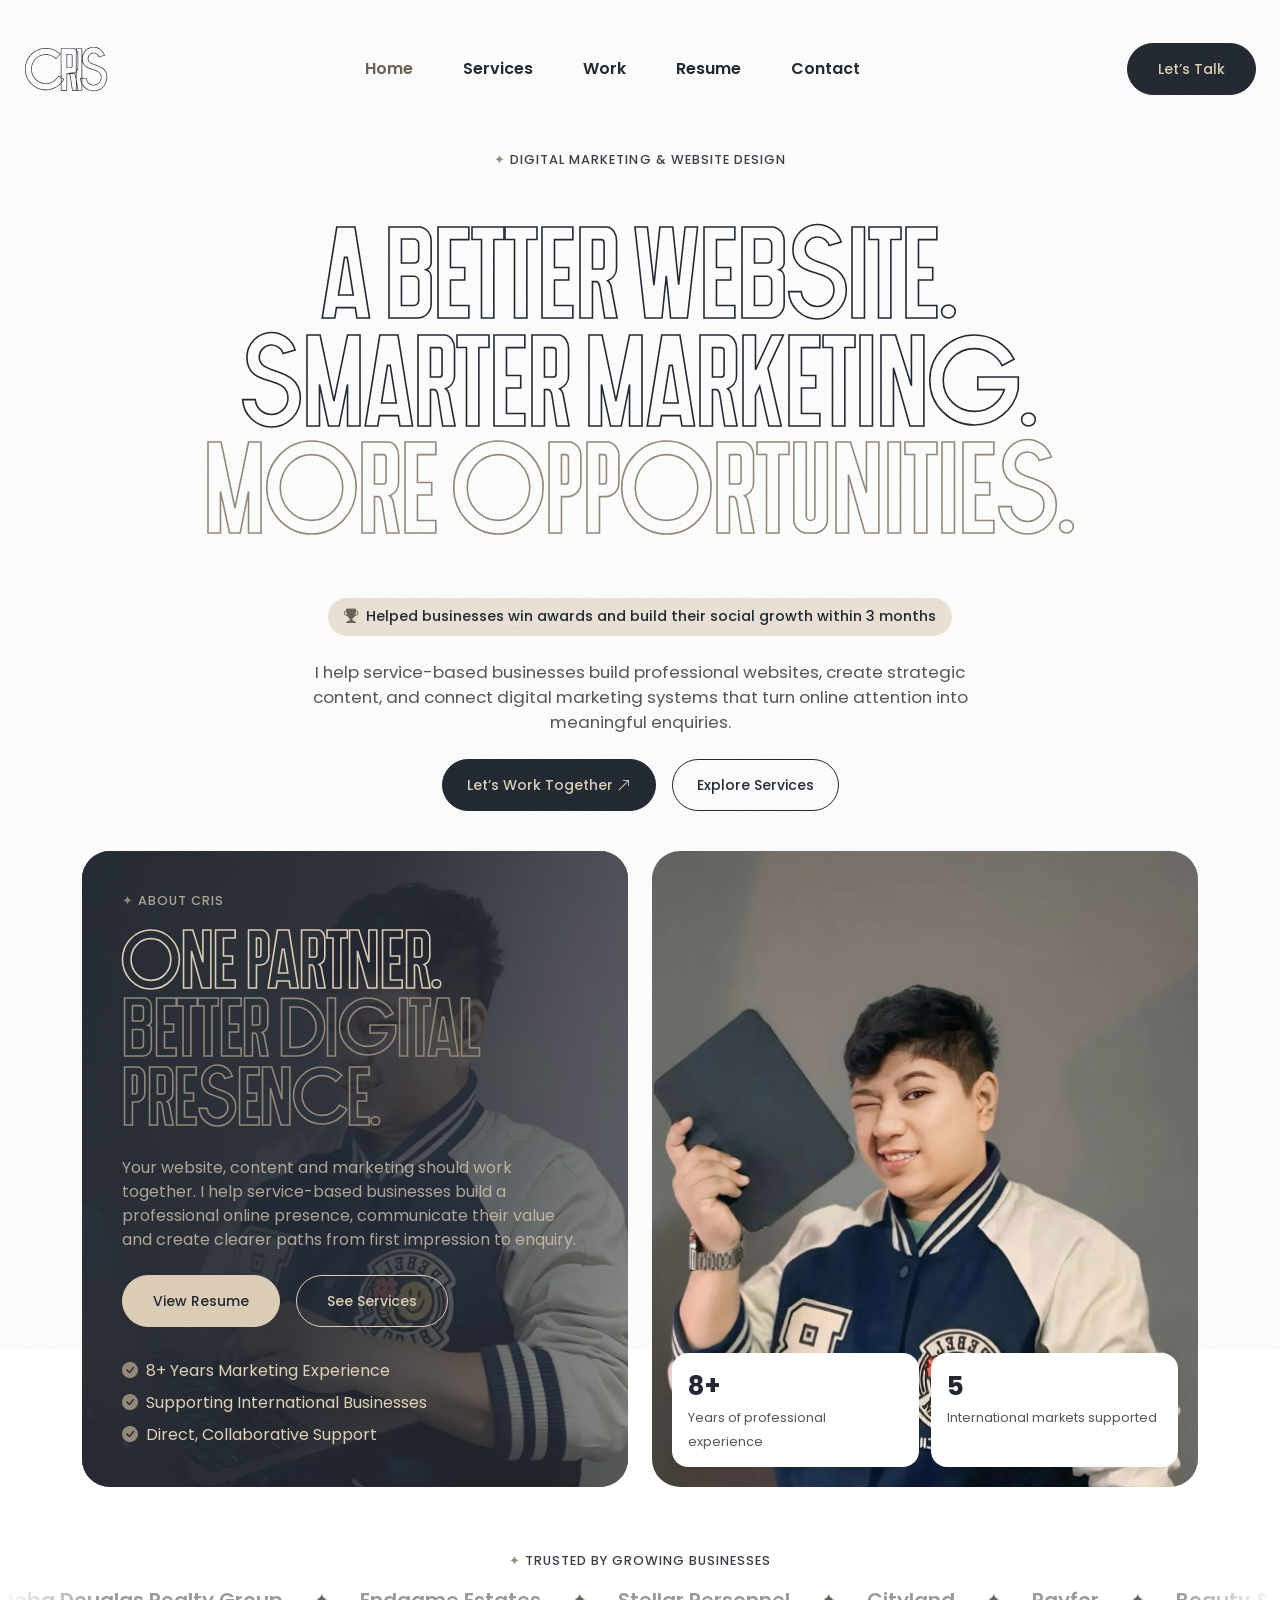
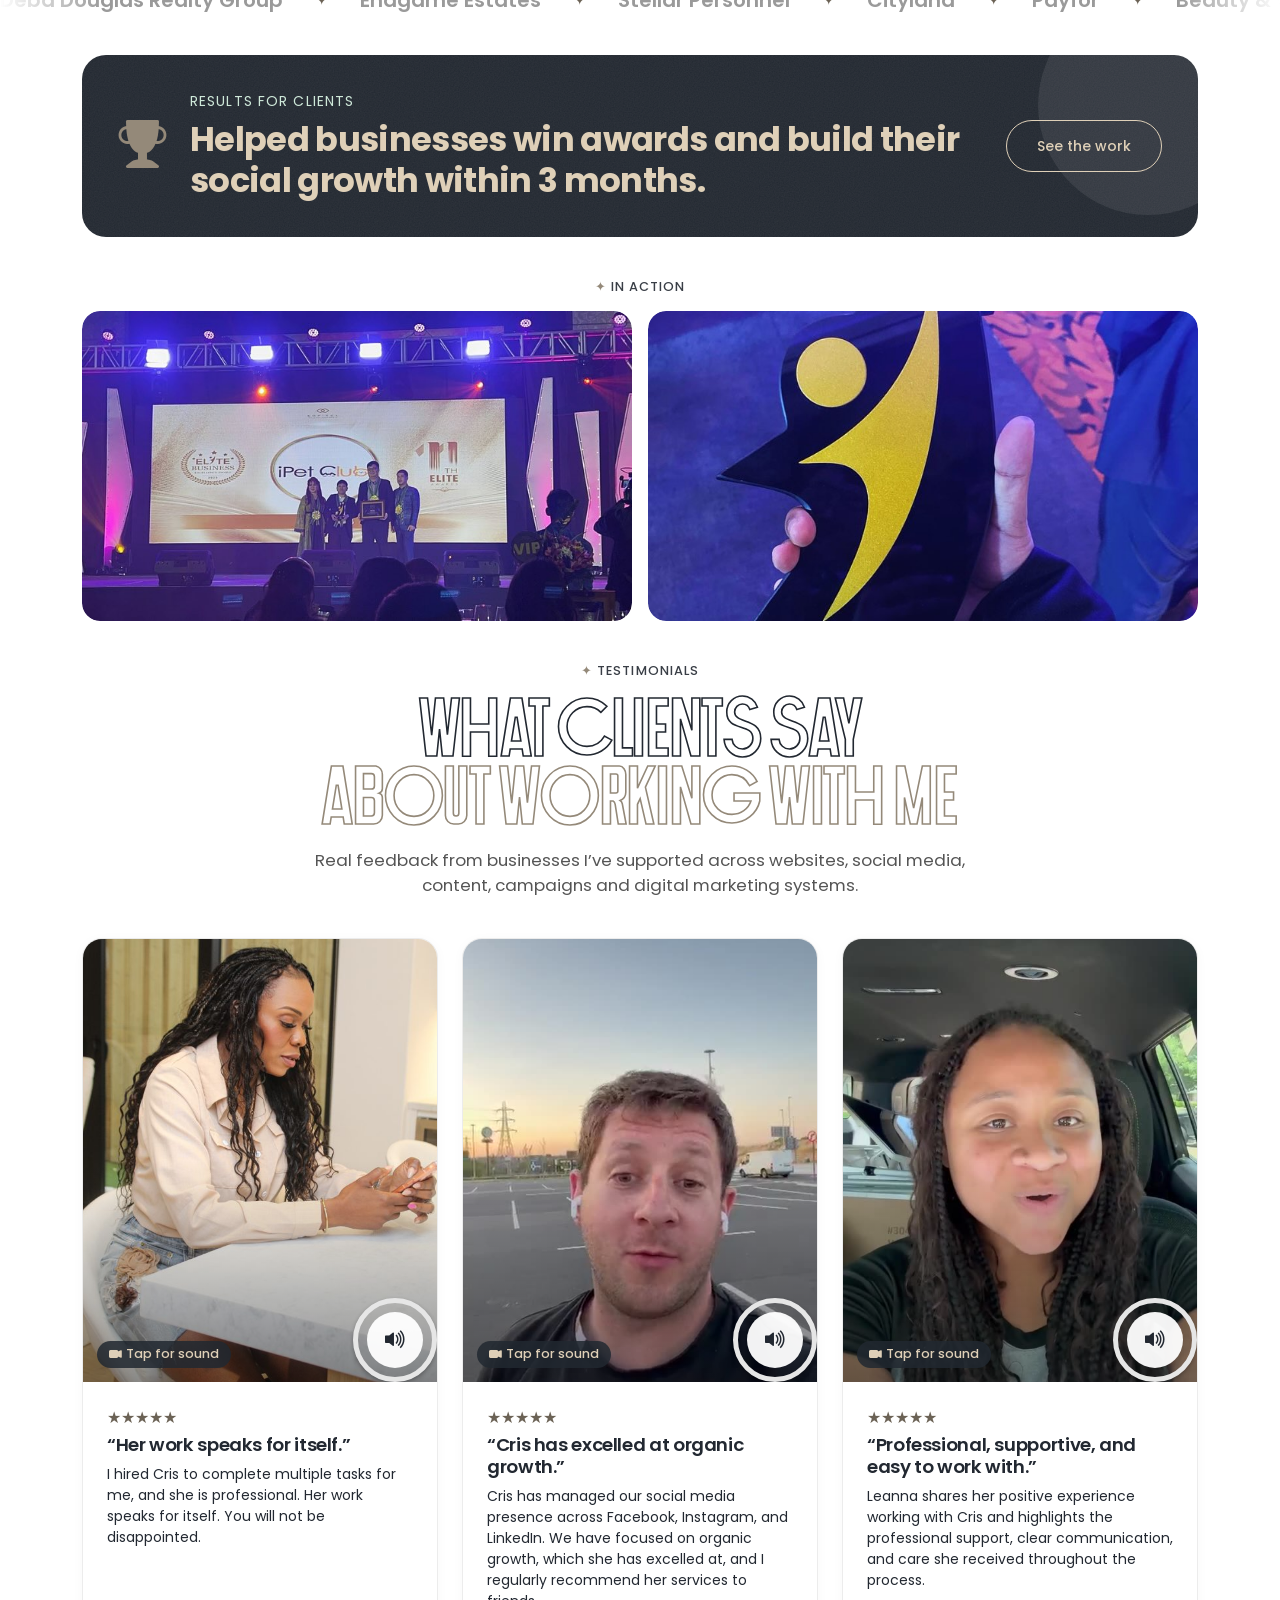
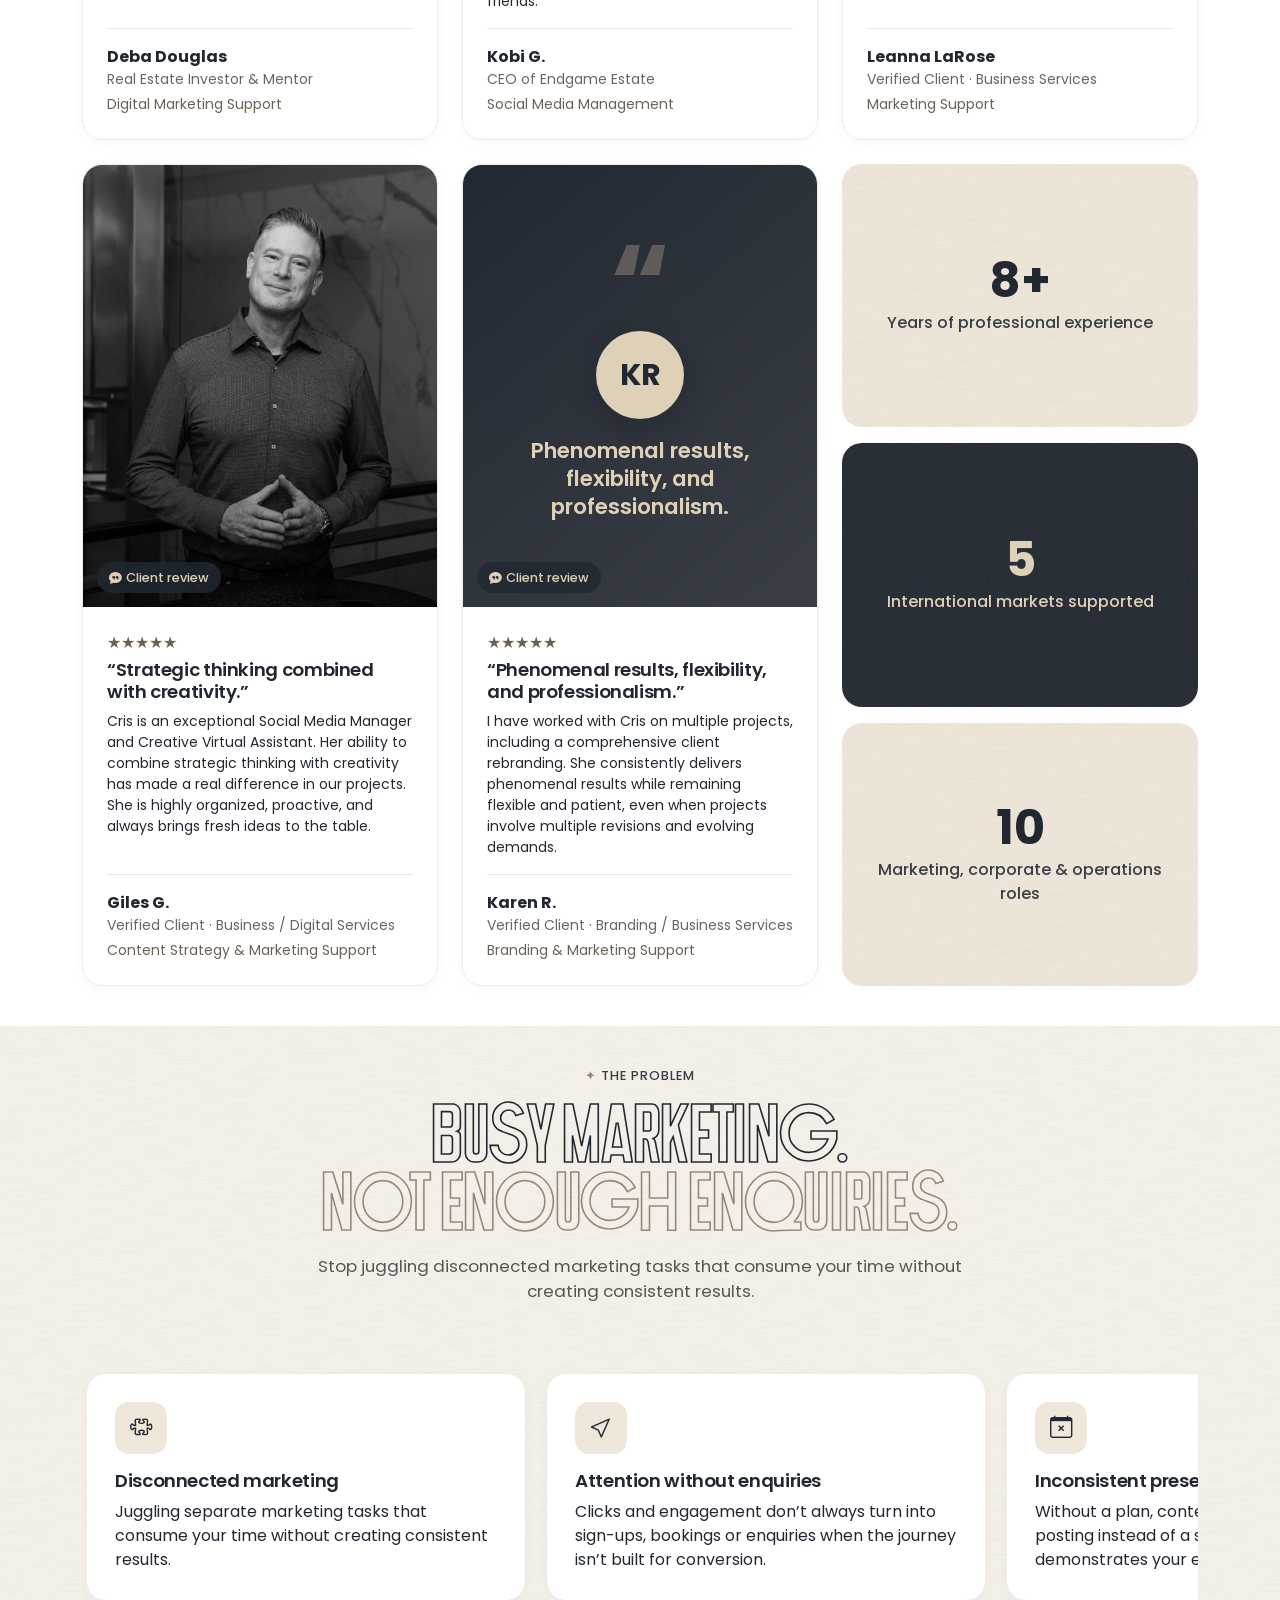
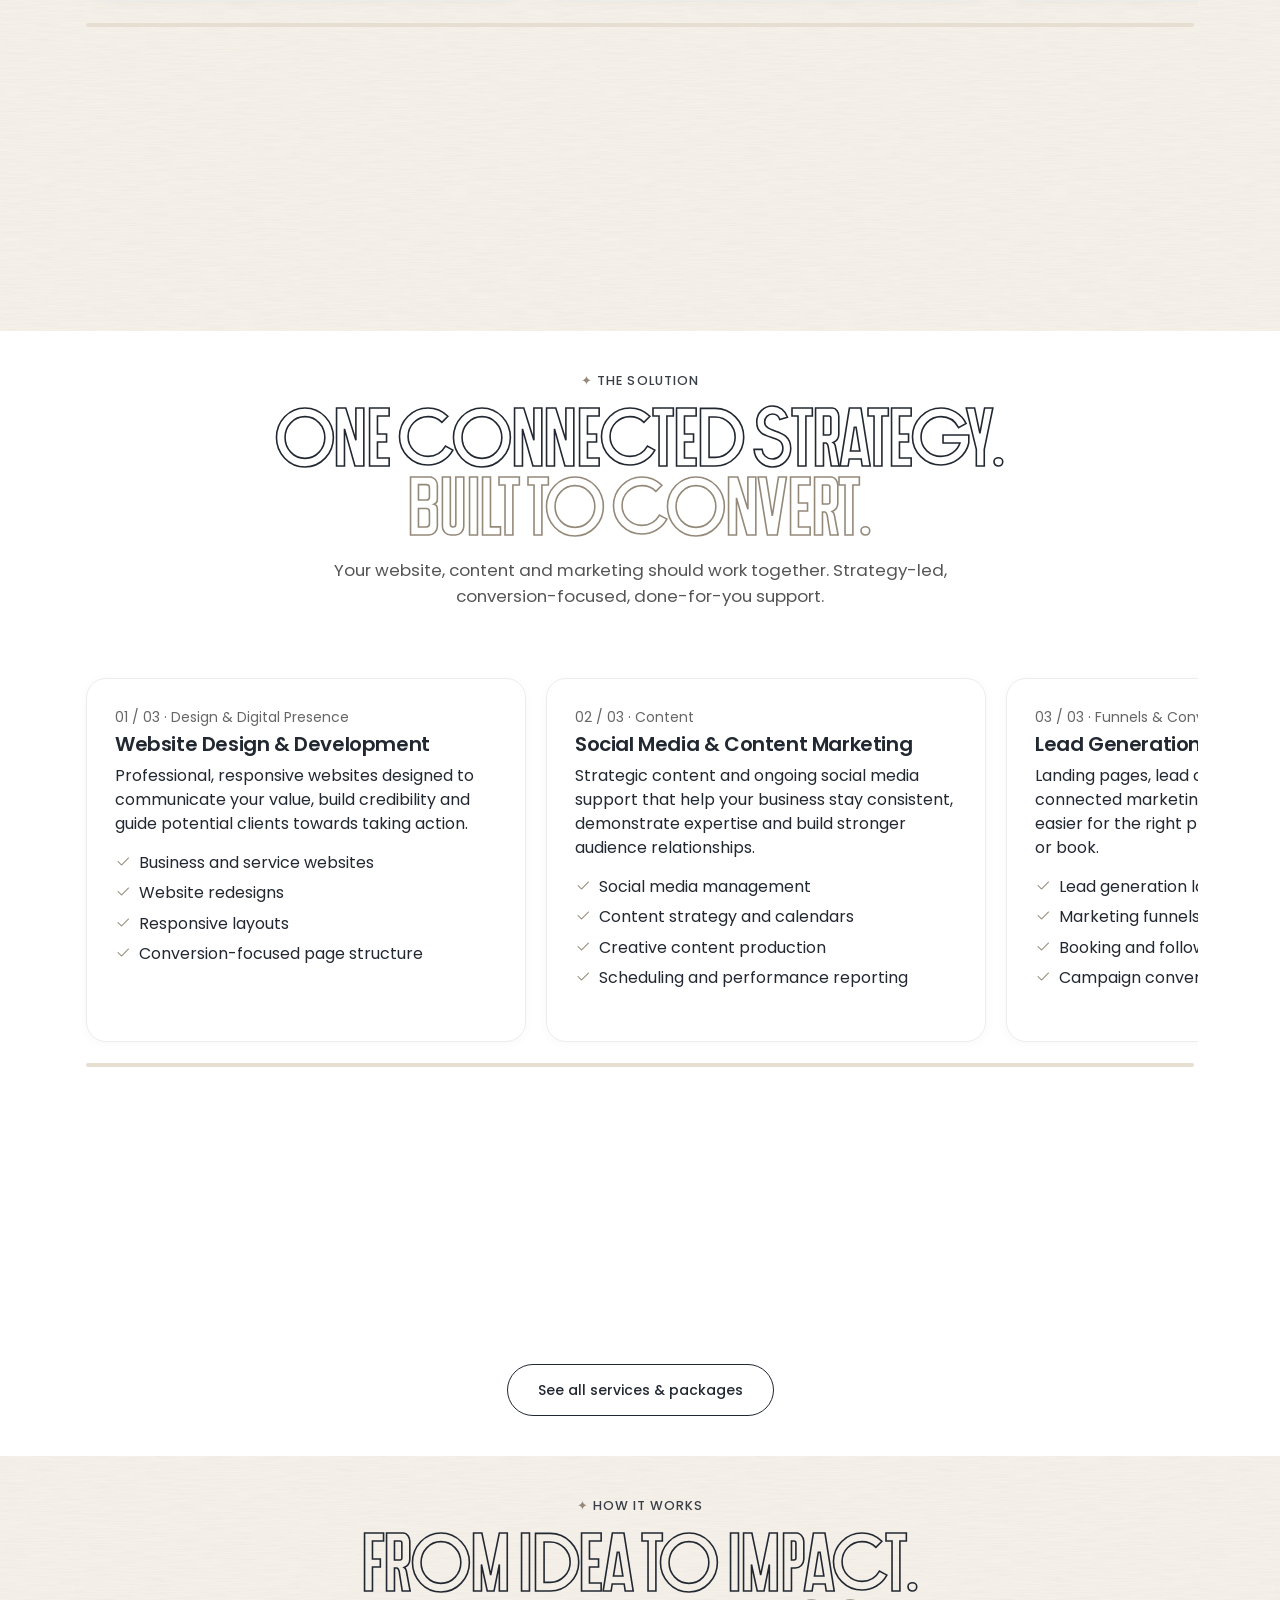
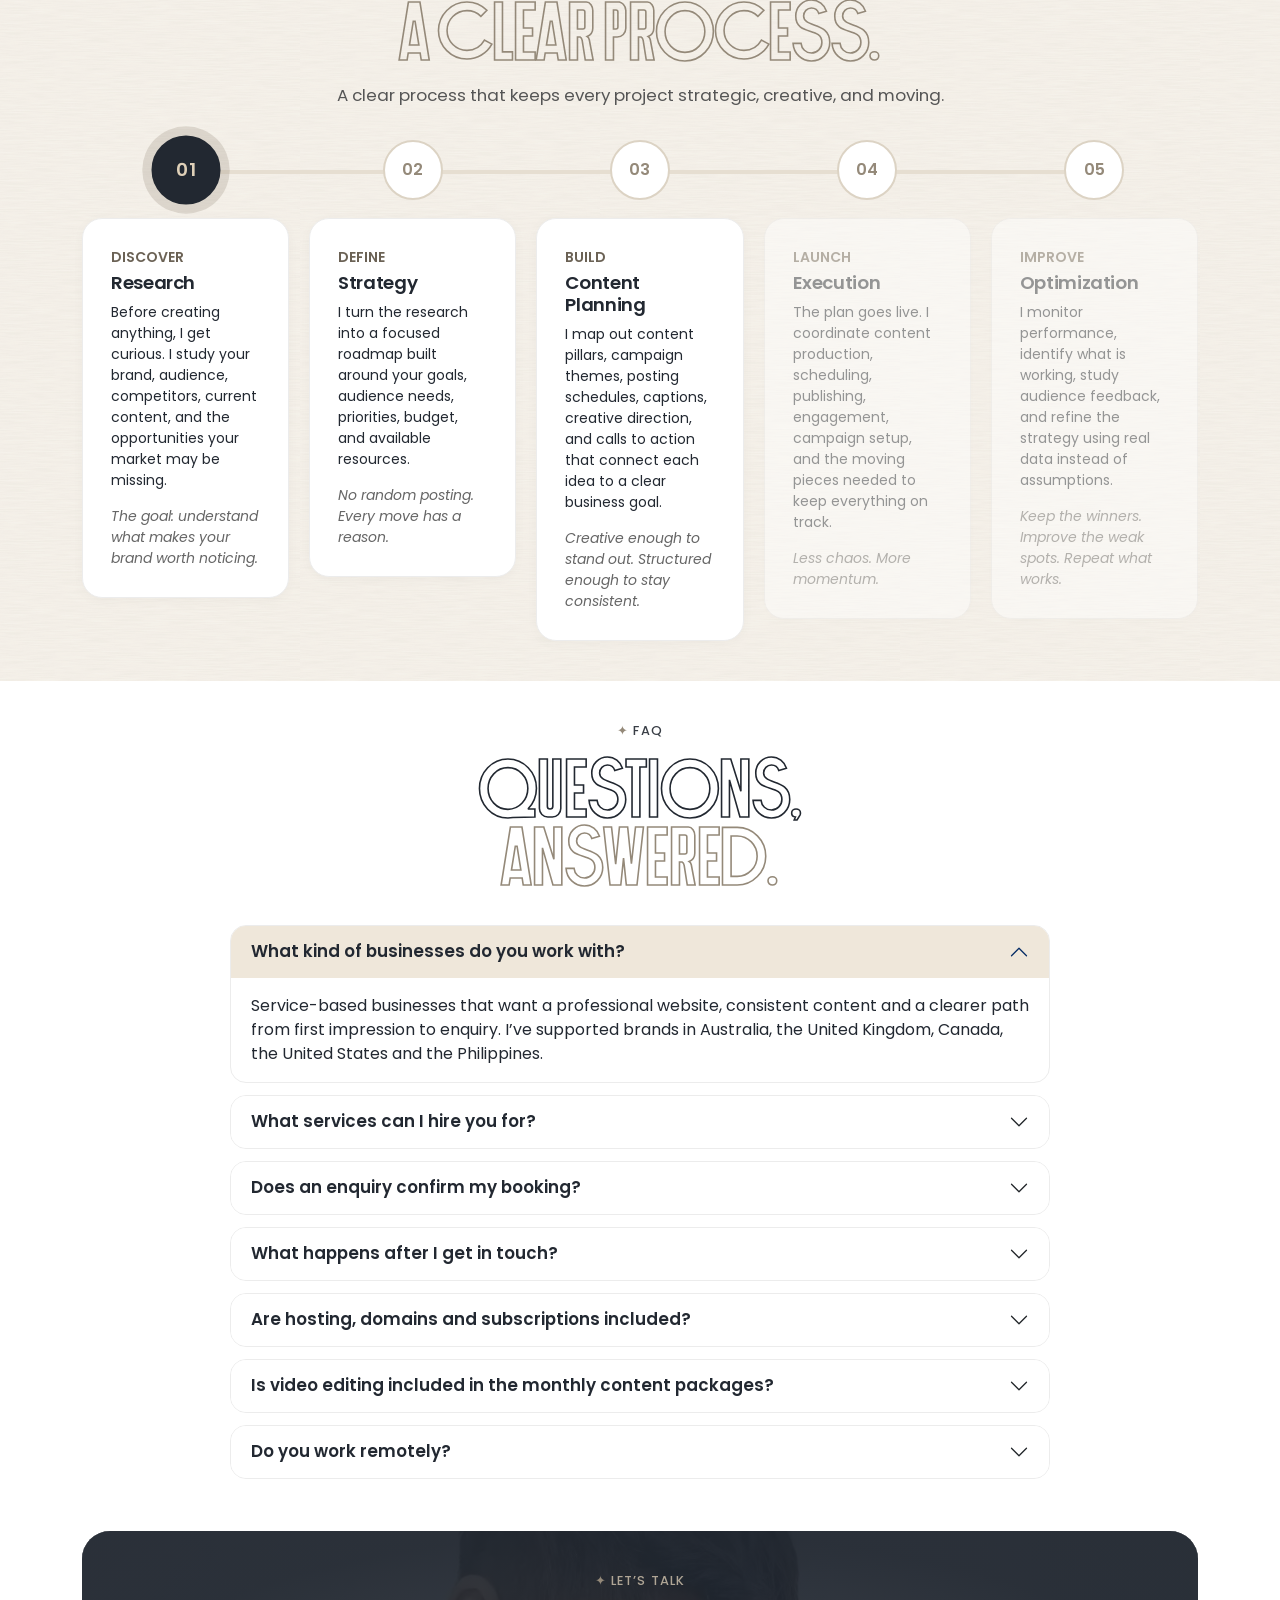
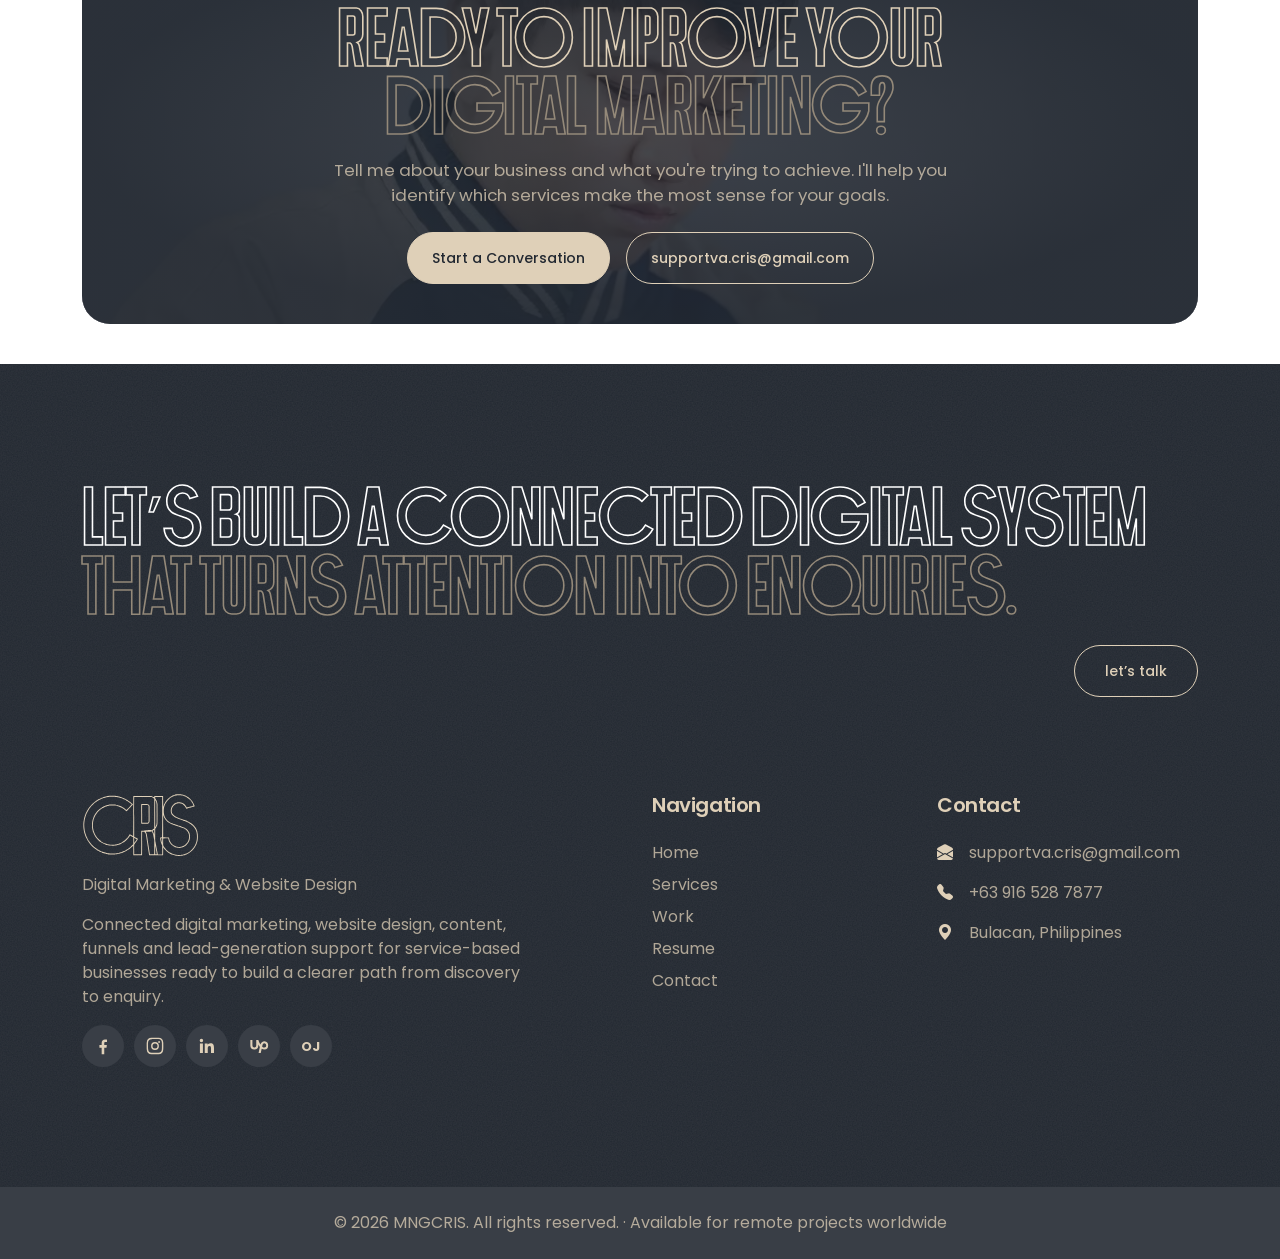
==== commit 1949c28a: "Pinned horizontal scroll for card rows (Work, Services, home Problem/Solution) with native swipe fal" ====
--- a/index.html
+++ b/index.html
@@ -18,10 +18,10 @@
 <link rel="stylesheet" href="assets/css/main.css" />
 <link rel="preconnect" href="https://fonts.googleapis.com" /><link rel="preconnect" href="https://fonts.gstatic.com" crossorigin />
 <link rel="stylesheet" href="https://fonts.googleapis.com/css2?family=Poppins:wght@300;400;500;600;700;800&display=swap" />
-<link rel="icon" href="favicon.ico" sizes="any" />
-<link rel="icon" type="image/png" sizes="32x32" href="assets/imgs/favicon-32.png" />
-<link rel="icon" type="image/png" sizes="192x192" href="assets/imgs/favicon-192.png" />
-<link rel="apple-touch-icon" href="assets/imgs/apple-touch-icon.png" />
+<link rel="icon" href="favicon.ico?v=3" sizes="any" />
+<link rel="icon" type="image/png" sizes="32x32" href="assets/imgs/favicon-32.png?v=3" />
+<link rel="icon" type="image/png" sizes="192x192" href="assets/imgs/favicon-192.png?v=3" />
+<link rel="apple-touch-icon" href="assets/imgs/apple-touch-icon.png?v=3" />
 <link rel="stylesheet" href="assets/css/custom.css" />
 </head>
 <body class="position-relative">
@@ -78,12 +78,12 @@
 
 <section class="py-6 bg-soft"><div class="container text-center"><p class="sec-label"><span>✦</span> The problem</p><h2 class="display-head">Busy Marketing.<br/><span class="text-muted-2">Not Enough Enquiries.</span></h2>
 <p class="lead-sm mx-auto mt-3">Stop juggling disconnected marketing tasks that consume your time without creating consistent results.</p>
-<div class="row g-4 mt-3 text-start"><div class="col-md-4"><div class="soft-card h-100"><div class="icon-box"><i class="bi bi-puzzle"></i></div><h5 class="mt-3">Disconnected marketing</h5><p class="mb-0">Juggling separate marketing tasks that consume your time without creating consistent results.</p></div></div><div class="col-md-4"><div class="soft-card h-100"><div class="icon-box"><i class="bi bi-cursor"></i></div><h5 class="mt-3">Attention without enquiries</h5><p class="mb-0">Clicks and engagement don’t always turn into sign-ups, bookings or enquiries when the journey isn’t built for conversion.</p></div></div><div class="col-md-4"><div class="soft-card h-100"><div class="icon-box"><i class="bi bi-calendar-x"></i></div><h5 class="mt-3">Inconsistent presence</h5><p class="mb-0">Without a plan, content becomes random posting instead of a steady system that demonstrates your expertise.</p></div></div></div>
+<div class="row g-4 mt-3 text-start" data-hs><div class="col-md-4"><div class="soft-card h-100"><div class="icon-box"><i class="bi bi-puzzle"></i></div><h5 class="mt-3">Disconnected marketing</h5><p class="mb-0">Juggling separate marketing tasks that consume your time without creating consistent results.</p></div></div><div class="col-md-4"><div class="soft-card h-100"><div class="icon-box"><i class="bi bi-cursor"></i></div><h5 class="mt-3">Attention without enquiries</h5><p class="mb-0">Clicks and engagement don’t always turn into sign-ups, bookings or enquiries when the journey isn’t built for conversion.</p></div></div><div class="col-md-4"><div class="soft-card h-100"><div class="icon-box"><i class="bi bi-calendar-x"></i></div><h5 class="mt-3">Inconsistent presence</h5><p class="mb-0">Without a plan, content becomes random posting instead of a steady system that demonstrates your expertise.</p></div></div></div>
 </div></section>
 
 <section class="py-6"><div class="container text-center"><p class="sec-label"><span>✦</span> The solution</p><h2 class="display-head">One Connected Strategy.<br/><span class="text-muted-2">Built to Convert.</span></h2>
 <p class="lead-sm mx-auto mt-3">Your website, content and marketing should work together. Strategy-led, conversion-focused, done-for-you support.</p>
-<div class="row g-4 mt-3 text-start"><div class="col-lg-4"><div class="soft-card h-100"><p class="small text-secondary mb-1">01 / 03 · Design & Digital Presence</p><h4>Website Design & Development</h4><p>Professional, responsive websites designed to communicate your value, build credibility and guide potential clients towards taking action.</p><ul class="list-check"><li><i class="bi bi-check2 text-primary me-2"></i>Business and service websites</li><li><i class="bi bi-check2 text-primary me-2"></i>Website redesigns</li><li><i class="bi bi-check2 text-primary me-2"></i>Responsive layouts</li><li><i class="bi bi-check2 text-primary me-2"></i>Conversion-focused page structure</li></ul></div></div><div class="col-lg-4"><div class="soft-card h-100"><p class="small text-secondary mb-1">02 / 03 · Content</p><h4>Social Media & Content Marketing</h4><p>Strategic content and ongoing social media support that help your business stay consistent, demonstrate expertise and build stronger audience relationships.</p><ul class="list-check"><li><i class="bi bi-check2 text-primary me-2"></i>Social media management</li><li><i class="bi bi-check2 text-primary me-2"></i>Content strategy and calendars</li><li><i class="bi bi-check2 text-primary me-2"></i>Creative content production</li><li><i class="bi bi-check2 text-primary me-2"></i>Scheduling and performance reporting</li></ul></div></div><div class="col-lg-4"><div class="soft-card h-100"><p class="small text-secondary mb-1">03 / 03 · Funnels & Conversion</p><h4>Lead Generation & Marketing Systems</h4><p>Landing pages, lead capture journeys and connected marketing workflows that make it easier for the right prospects to enquire, apply or book.</p><ul class="list-check"><li><i class="bi bi-check2 text-primary me-2"></i>Lead generation landing pages</li><li><i class="bi bi-check2 text-primary me-2"></i>Marketing funnels and forms</li><li><i class="bi bi-check2 text-primary me-2"></i>Booking and follow-up workflows</li><li><i class="bi bi-check2 text-primary me-2"></i>Campaign conversion support</li></ul></div></div></div>
+<div class="row g-4 mt-3 text-start" data-hs><div class="col-lg-4"><div class="soft-card h-100"><p class="small text-secondary mb-1">01 / 03 · Design & Digital Presence</p><h4>Website Design & Development</h4><p>Professional, responsive websites designed to communicate your value, build credibility and guide potential clients towards taking action.</p><ul class="list-check"><li><i class="bi bi-check2 text-primary me-2"></i>Business and service websites</li><li><i class="bi bi-check2 text-primary me-2"></i>Website redesigns</li><li><i class="bi bi-check2 text-primary me-2"></i>Responsive layouts</li><li><i class="bi bi-check2 text-primary me-2"></i>Conversion-focused page structure</li></ul></div></div><div class="col-lg-4"><div class="soft-card h-100"><p class="small text-secondary mb-1">02 / 03 · Content</p><h4>Social Media & Content Marketing</h4><p>Strategic content and ongoing social media support that help your business stay consistent, demonstrate expertise and build stronger audience relationships.</p><ul class="list-check"><li><i class="bi bi-check2 text-primary me-2"></i>Social media management</li><li><i class="bi bi-check2 text-primary me-2"></i>Content strategy and calendars</li><li><i class="bi bi-check2 text-primary me-2"></i>Creative content production</li><li><i class="bi bi-check2 text-primary me-2"></i>Scheduling and performance reporting</li></ul></div></div><div class="col-lg-4"><div class="soft-card h-100"><p class="small text-secondary mb-1">03 / 03 · Funnels & Conversion</p><h4>Lead Generation & Marketing Systems</h4><p>Landing pages, lead capture journeys and connected marketing workflows that make it easier for the right prospects to enquire, apply or book.</p><ul class="list-check"><li><i class="bi bi-check2 text-primary me-2"></i>Lead generation landing pages</li><li><i class="bi bi-check2 text-primary me-2"></i>Marketing funnels and forms</li><li><i class="bi bi-check2 text-primary me-2"></i>Booking and follow-up workflows</li><li><i class="bi bi-check2 text-primary me-2"></i>Campaign conversion support</li></ul></div></div></div>
 <a href="services.html" class="btn btn-outline-dark rounded-pill mt-5">See all services &amp; packages</a>
 </div></section>
 
--- a/assets/css/custom.css
+++ b/assets/css/custom.css
@@ -190,3 +190,38 @@
 .socials svg{width:20px;height:20px}
 .oj-badge{font-weight:700;font-size:.8rem;letter-spacing:.02em;font-family:'Poppins',sans-serif}
 .socials-dark a{background:#393E46;color:#DFD0B8}.socials-dark a:hover{background:#DFD0B8;color:#222831}
+/* work page */
+.browser-frame{border-radius:16px;overflow:hidden;background:#fff;box-shadow:0 18px 40px rgba(34,40,49,.14);border:1px solid #E6DED1;transition:transform .35s,box-shadow .35s}
+.browser-frame:hover{transform:translateY(-6px);box-shadow:0 26px 50px rgba(34,40,49,.2)}
+.bf-bar{display:flex;align-items:center;gap:6px;padding:10px 14px;background:#222831}
+.bf-bar span{width:10px;height:10px;border-radius:50%;background:#948979}.bf-bar span:nth-child(2){background:#DFD0B8}.bf-bar span:nth-child(3){background:#393E46;border:1px solid #948979}
+.bf-url{margin-left:12px;flex:1;background:#393E46;color:#DFD0B8;font-size:.75rem;border-radius:999px;padding:3px 12px;white-space:nowrap;overflow:hidden;text-overflow:ellipsis}
+.bf-shot{aspect-ratio:16/10;overflow:hidden}.bf-shot img{width:100%;height:100%;object-fit:cover;object-position:top;transition:transform 1.2s ease}
+.browser-frame:hover .bf-shot img{transform:scale(1.06)}
+.case-card{padding:48px}.case-steps .cs{display:flex;gap:14px;align-items:flex-start;margin-bottom:16px;color:rgba(223,208,184,.85)}
+.case-steps .cs i{font-size:1.2rem;color:#948979;background:rgba(223,208,184,.08);border-radius:12px;width:42px;height:42px;display:flex;align-items:center;justify-content:center;flex-shrink:0}
+.case-steps strong{color:#DFD0B8}
+.kpi{background:rgba(223,208,184,.08);border:1px solid rgba(223,208,184,.15);border-radius:20px;padding:22px;color:#DFD0B8;height:100%;transition:transform .3s}
+.kpi:hover{transform:translateY(-4px)}.kpi>i,.kpi i.bi{font-size:1.6rem;color:#948979}
+.kpi-num{font-size:clamp(2.2rem,4vw,3.2rem);font-weight:700;line-height:1.1;color:#DFD0B8}.kpi-lbl{color:rgba(223,208,184,.75);font-weight:500}
+.bar-row{display:grid;grid-template-columns:60px 1fr;align-items:center;gap:10px;margin-bottom:8px;font-size:.85rem;color:rgba(223,208,184,.8)}
+.bar{height:14px;background:rgba(223,208,184,.1);border-radius:999px;overflow:hidden}
+.bar i{display:block;height:100%;width:0;background:linear-gradient(90deg,#948979,#DFD0B8);border-radius:999px;transition:width 1.6s cubic-bezier(.2,.7,.2,1)}
+.bars.on .bar i{width:var(--w)}.kpi-note{color:rgba(223,208,184,.55)}.case-foot{color:#DFD0B8;border-top:1px solid rgba(223,208,184,.15);padding-top:20px}
+@media (prefers-reduced-motion:reduce){.bar i{width:var(--w)}}
+@media(max-width:767px){.case-card{padding:28px}}
+.display-head.h-sub{font-size:clamp(1.8rem,3vw,2.4rem)!important}
+/* pinned horizontal scroll */
+.hs{position:relative}
+.hs-sticky{position:relative}
+.hs-pinned .hs-sticky{position:sticky;overflow:hidden;padding:14px 4px 0}
+.hs-track.row{flex-wrap:nowrap;margin-left:0;margin-right:0;will-change:transform}
+.hs-track.row>[class*="col"]{flex:0 0 auto;width:min(460px,82vw);max-width:none;padding-left:0;padding-right:20px}
+.hs-track.row.g-4{--bs-gutter-x:0}
+.hs-progress{height:4px;background:#E6DED1;border-radius:4px;margin-top:22px;overflow:hidden;display:none}
+.hs-progress i{display:block;height:100%;background:linear-gradient(90deg,#222831,#948979);transform:scaleX(0);transform-origin:left}
+.hs-pinned .hs-progress{display:block}
+.hs-native .hs-track.row{overflow-x:auto;scroll-snap-type:x mandatory;-webkit-overflow-scrolling:touch;padding-bottom:14px;scrollbar-width:thin}
+.hs-native .hs-track.row>[class*="col"]{scroll-snap-align:start;width:min(460px,84vw)}
+.hs-native .hs-progress{display:none}
+.hs-track .mb-6{margin-bottom:0!important}
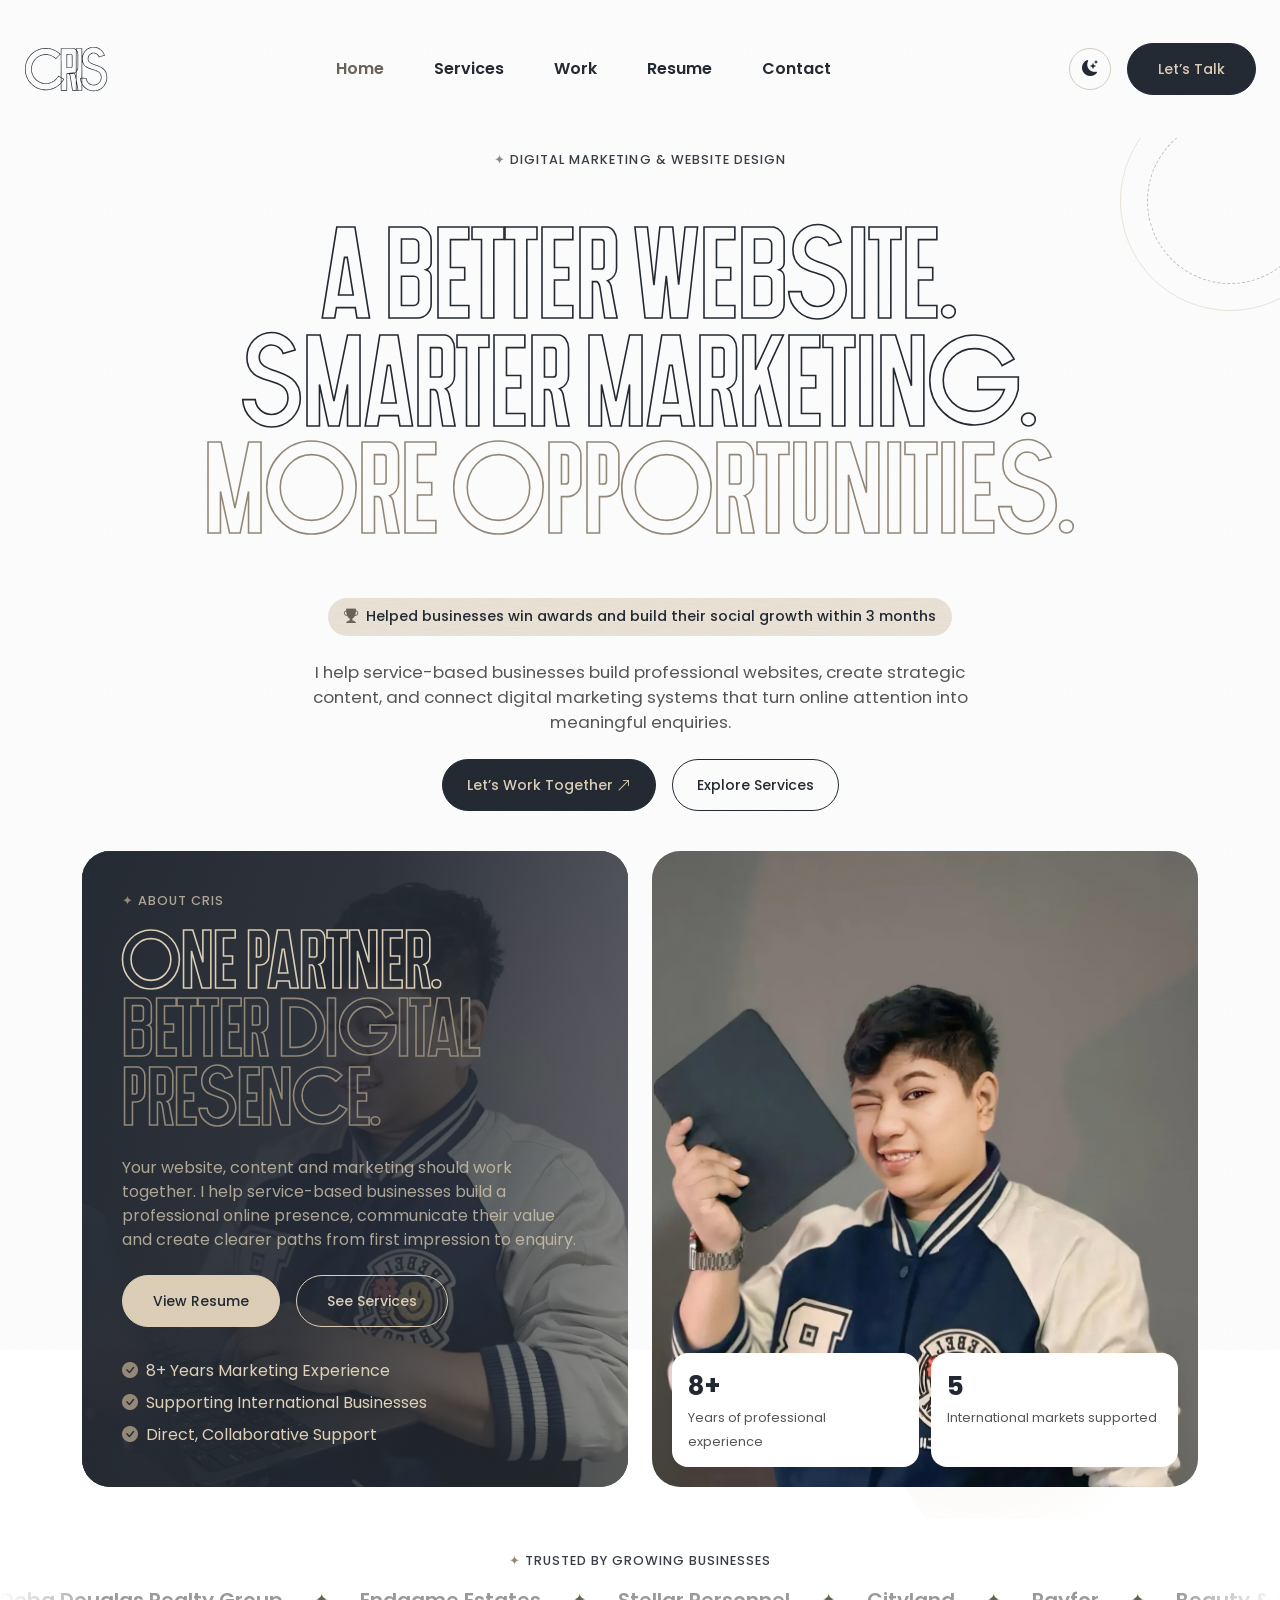
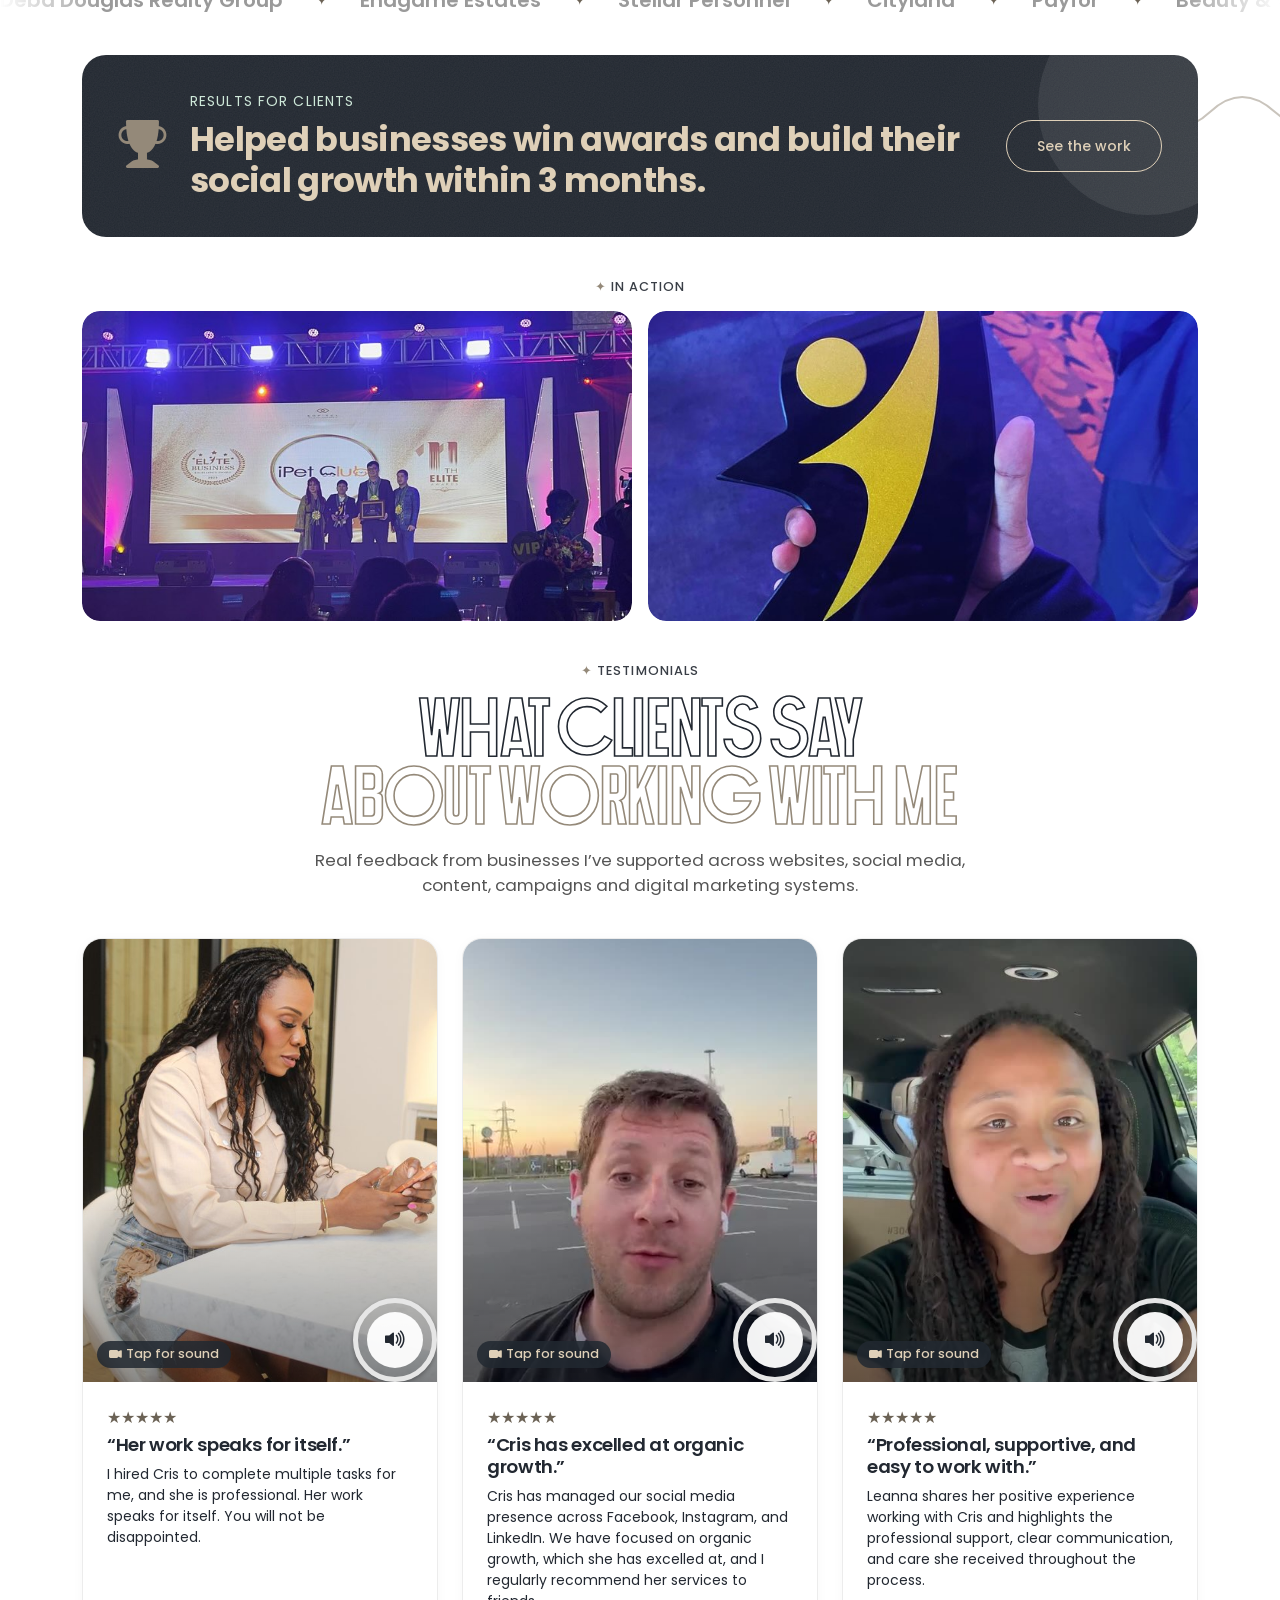
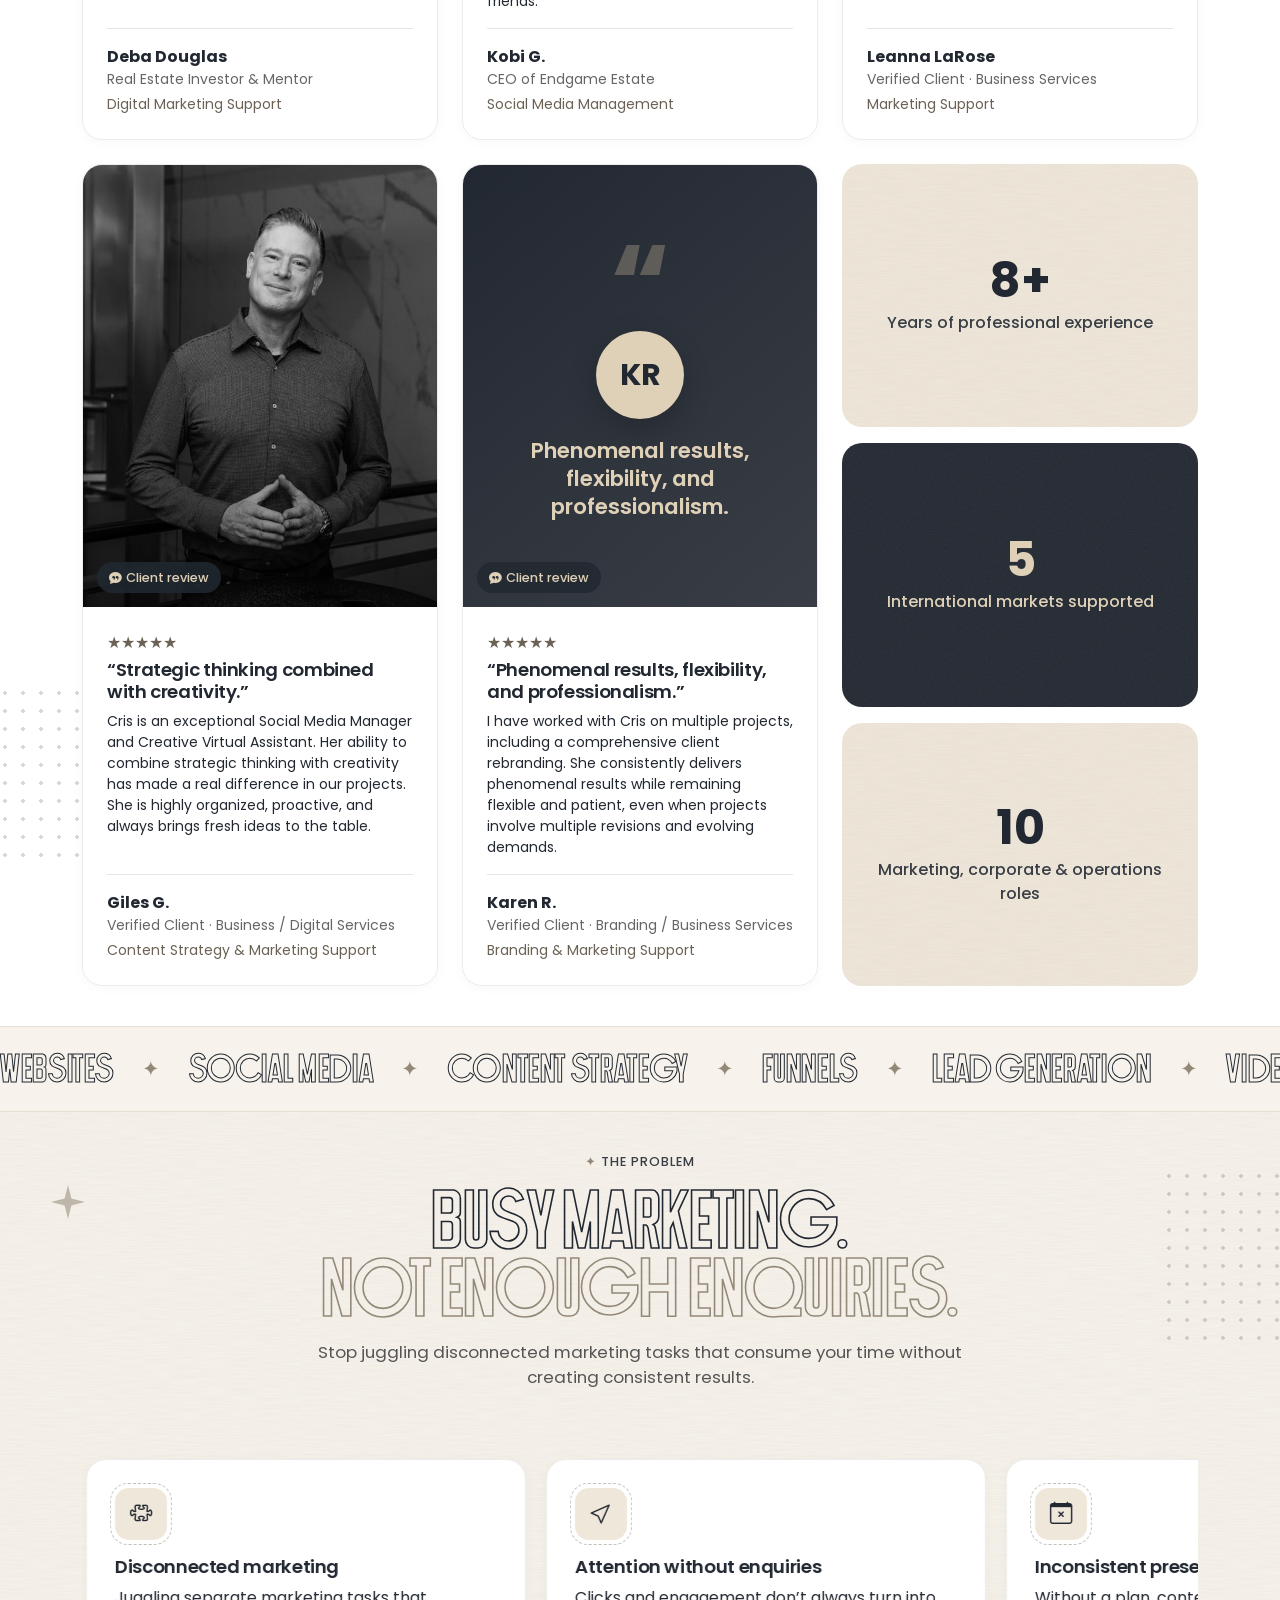
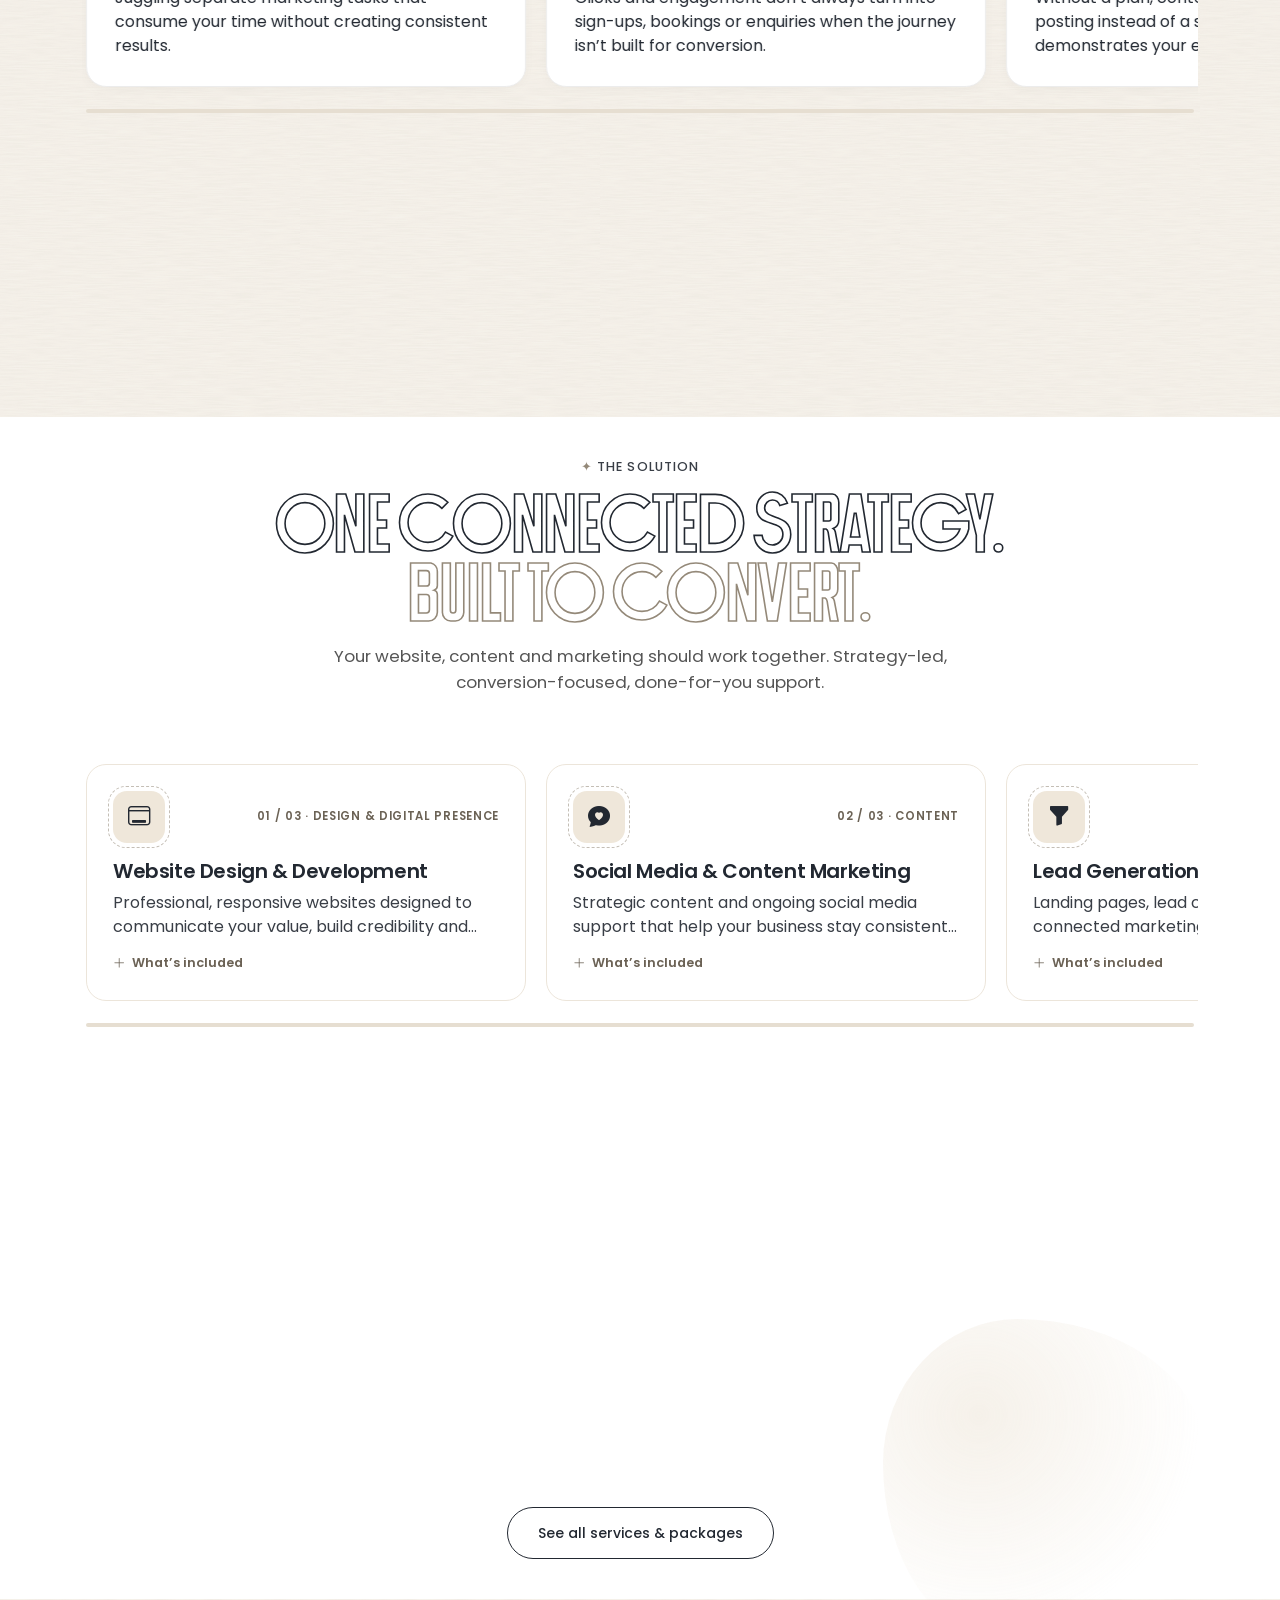
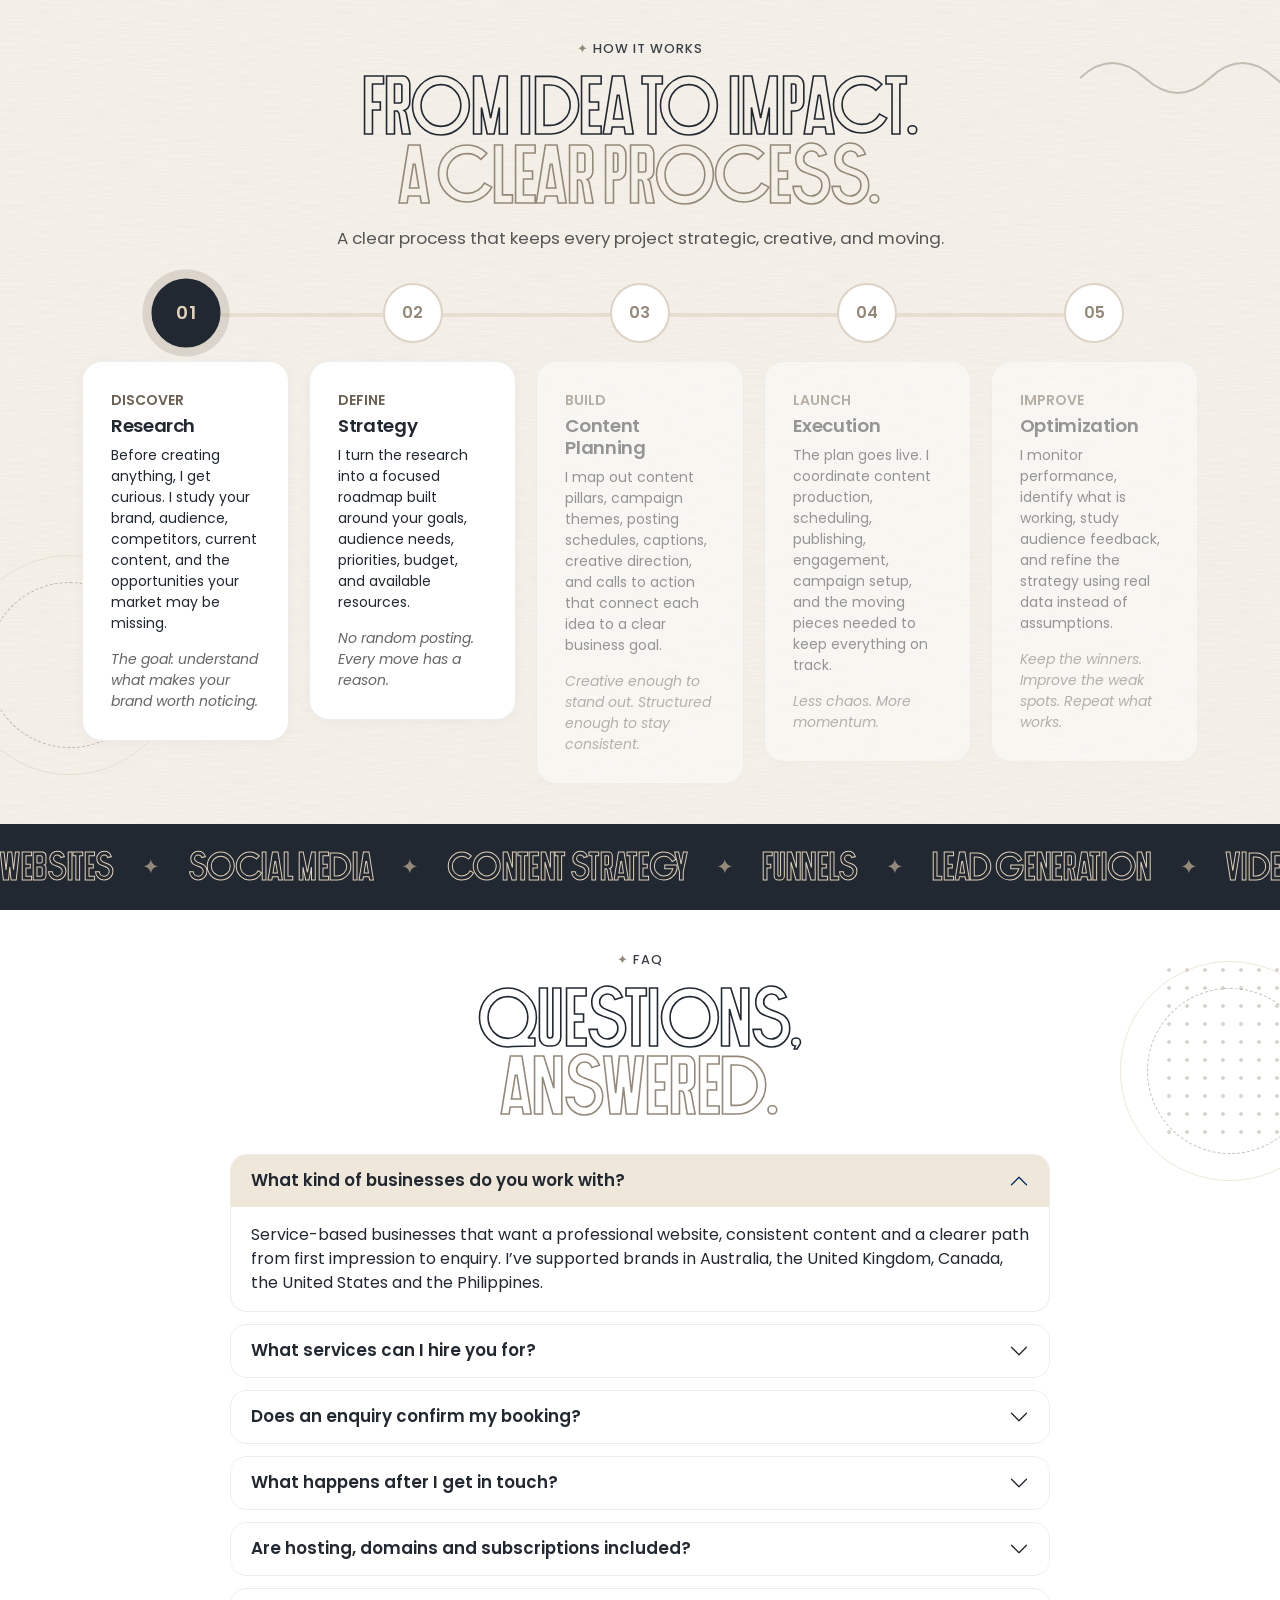
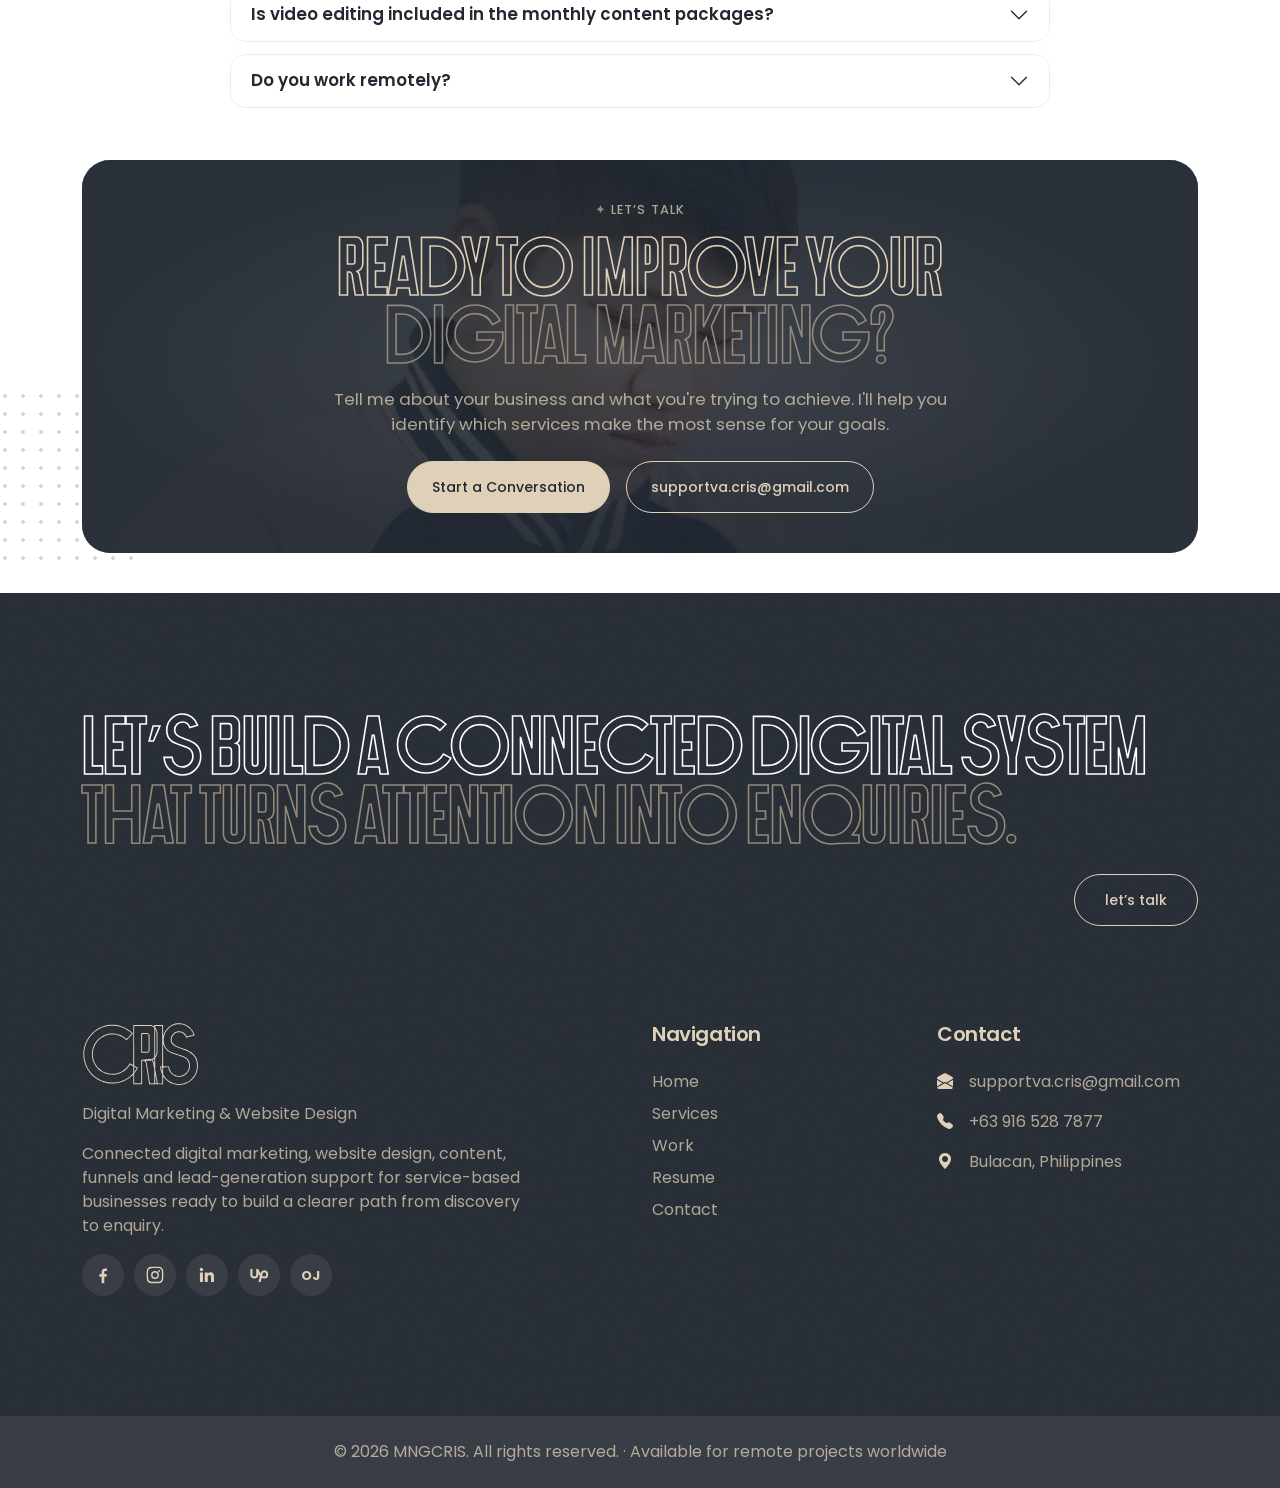
==== commit 8996ae9c: "v7: compact expandable cards, decor + looping motion, marquee bands, dark mode, back-to-top, Stellar" ====
--- a/index.html
+++ b/index.html
@@ -1,6 +1,7 @@
 <!doctype html>
 <html lang="en" data-bs-theme="light">
 <head>
+<script>(function(){try{var t=localStorage.getItem("theme");if(!t)t=matchMedia("(prefers-color-scheme: dark)").matches?"dark":"light";document.documentElement.setAttribute("data-theme",t);}catch(e){}})();</script>
 <meta charset="UTF-8" /><meta name="viewport" content="width=device-width, initial-scale=1.0" />
 <title>Cris Yap · Digital Marketing &amp; Website Design</title>
 <meta name="description" content="Websites, content and digital marketing systems for service-based businesses." />
@@ -28,17 +29,17 @@
 <header>
 <nav class="navbar navbar-expand-lg py-0 z-5 tcmenu__wrap">
  <div class="d-flex p-4 custom-container mx-auto justify-content-between align-items-center w-100">
-  <a class="navbar-brand main-logo d-flex align-items-center gap-2" href="index.html"><img src="assets/imgs/logo-cris-navy.svg" alt="CRIS" class="logo-nav" /></a>
+  <a class="navbar-brand main-logo d-flex align-items-center gap-2" href="index.html"><img src="assets/imgs/logo-cris-navy.svg" alt="CRIS" class="logo-nav logo-light" /><img src="assets/imgs/logo-cris-cream.svg" alt="" aria-hidden="true" class="logo-nav logo-dark" /></a>
   <div class="d-none d-lg-flex"><ul class="navbar-nav mx-auto gap-4 align-items-lg-center"><li class="nav-item"><a class="nav-link active text-primary" href="index.html">Home</a></li><li class="nav-item"><a class="nav-link" href="services.html">Services</a></li><li class="nav-item"><a class="nav-link" href="work.html">Work</a></li><li class="nav-item"><a class="nav-link" href="resume.html">Resume</a></li><li class="nav-item"><a class="nav-link" href="contact.html">Contact</a></li></ul></div>
-  <div class="d-flex align-items-center gap-4">
-   
+  <div class="d-flex align-items-center gap-3">
+   <button type="button" class="theme-toggle" aria-label="Toggle dark mode" title="Toggle dark mode"><i class="bi bi-moon-stars-fill tt-moon"></i><i class="bi bi-sun-fill tt-sun"></i></button>
    <a href="contact.html" class="btn btn-primary rounded-pill d-none d-md-block">Let’s Talk</a>
    <button class="btn btn-primary d-lg-none" type="button" data-bs-toggle="offcanvas" data-bs-target="#mobileNav" aria-label="Menu"><i class="bi bi-list"></i></button>
   </div>
  </div>
 </nav>
-<div class="offcanvas offcanvas-end" tabindex="-1" id="mobileNav"><div class="offcanvas-header"><img src="assets/imgs/logo-cris-navy.svg" alt="CRIS" class="logo-nav" /><button type="button" class="btn-close" data-bs-dismiss="offcanvas"></button></div>
-<div class="offcanvas-body"><ul class="list-unstyled fs-4"><li><a class="nav-link" href="index.html">Home</a></li><li><a class="nav-link" href="services.html">Services</a></li><li><a class="nav-link" href="work.html">Work</a></li><li><a class="nav-link" href="resume.html">Resume</a></li><li><a class="nav-link" href="contact.html">Contact</a></li></ul><div class="socials mt-4"><a href="https://www.facebook.com/crisdoesdigital/" target="_blank" rel="noopener" aria-label="Facebook" title="Facebook"><svg viewBox="0 0 24 24" aria-hidden="true"><path fill="currentColor" d="M13.5 22v-8h2.7l.4-3.2h-3.1V8.8c0-.9.3-1.5 1.6-1.5h1.7V4.4c-.3 0-1.3-.1-2.4-.1-2.4 0-4 1.5-4 4.1v2.4H7.7V14h2.7v8h3.1z"/></svg></a><a href="https://www.instagram.com/onlycyaccount/" target="_blank" rel="noopener" aria-label="Instagram" title="Instagram"><svg viewBox="0 0 24 24" aria-hidden="true"><path fill="currentColor" d="M12 7.3A4.7 4.7 0 1 0 12 16.7 4.7 4.7 0 0 0 12 7.3zm0 7.7a3 3 0 1 1 0-6 3 3 0 0 1 0 6zm4.9-8.9a1.1 1.1 0 1 0 0 2.2 1.1 1.1 0 0 0 0-2.2zM12 3.6c2.7 0 3 0 4.1.1 2.7.1 4 1.4 4.1 4.1.1 1.1.1 1.4.1 4.1s0 3-.1 4.1c-.1 2.7-1.4 4-4.1 4.1-1.1.1-1.4.1-4.1.1s-3 0-4.1-.1c-2.7-.1-4-1.4-4.1-4.1C3.7 15 3.6 14.7 3.6 12s0-3 .1-4.1C3.8 5.2 5.1 3.9 7.9 3.8 9 3.6 9.3 3.6 12 3.6zM12 2C9.3 2 8.9 2 7.8 2.1 4.2 2.2 2.2 4.2 2.1 7.8 2 8.9 2 9.3 2 12s0 3.1.1 4.2c.1 3.6 2.1 5.6 5.7 5.7 1.1.1 1.5.1 4.2.1s3.1 0 4.2-.1c3.6-.1 5.6-2.1 5.7-5.7.1-1.1.1-1.5.1-4.2s0-3.1-.1-4.2c-.1-3.6-2.1-5.6-5.7-5.7C15.1 2 14.7 2 12 2z"/></svg></a><a href="https://www.linkedin.com/in/crisdoesdigital" target="_blank" rel="noopener" aria-label="LinkedIn" title="LinkedIn"><svg viewBox="0 0 24 24" aria-hidden="true"><path fill="currentColor" d="M20.4 20.5h-3.6v-5.6c0-1.3 0-3-1.8-3s-2.1 1.4-2.1 2.9v5.7H9.3V9h3.4v1.6c.5-.9 1.6-1.8 3.4-1.8 3.6 0 4.3 2.4 4.3 5.5v6.2zM5.3 7.4a2.1 2.1 0 1 1 0-4.2 2.1 2.1 0 0 1 0 4.2zM7.1 20.5H3.5V9h3.6v11.5z"/></svg></a><a href="https://www.upwork.com/freelancers/~010fc5639277ec315d?mp_source=share" target="_blank" rel="noopener" aria-label="Upwork" title="Upwork"><svg viewBox="0 0 24 24" aria-hidden="true"><path fill="currentColor" d="M18.6 13.9c-1 0-2-.4-2.8-1.1l.2-1v-.1c.2-1.1.8-2.9 2.6-2.9a2.6 2.6 0 0 1 0 5.1zm0-7.7c-2.4 0-4.2 1.5-4.9 4-1.1-1.7-2-3.7-2.5-5.4H8.7v6.6a2.3 2.3 0 0 1-4.6 0V4.8H1.6v6.6a4.8 4.8 0 0 0 9.6 0v-1.1c.5 1 1.1 2.1 1.8 3l-1.5 7.2h2.6l1.1-5.2c1 .6 2.1 1 3.4 1a5.1 5.1 0 0 0 0-10.1z"/></svg></a><a href="https://www.onlinejobs.ph/jobseekers/info/2772796" target="_blank" rel="noopener" aria-label="OnlineJobs.ph" title="OnlineJobs.ph"><span class="oj-badge" aria-hidden="true">OJ</span></a></div></div></div>
+<div class="offcanvas offcanvas-end" tabindex="-1" id="mobileNav"><div class="offcanvas-header"><img src="assets/imgs/logo-cris-navy.svg" alt="CRIS" class="logo-nav logo-light" /><img src="assets/imgs/logo-cris-cream.svg" alt="" aria-hidden="true" class="logo-nav logo-dark" /><button type="button" class="btn-close" data-bs-dismiss="offcanvas"></button></div>
+<div class="offcanvas-body"><ul class="list-unstyled fs-4"><li><a class="nav-link" href="index.html">Home</a></li><li><a class="nav-link" href="services.html">Services</a></li><li><a class="nav-link" href="work.html">Work</a></li><li><a class="nav-link" href="resume.html">Resume</a></li><li><a class="nav-link" href="contact.html">Contact</a></li></ul><div class="socials mt-4"><a href="https://www.facebook.com/crisdoesdigital/" target="_blank" rel="noopener" aria-label="Facebook" title="Facebook"><svg viewBox="0 0 24 24" aria-hidden="true"><path fill="currentColor" d="M13.5 22v-8h2.7l.4-3.2h-3.1V8.8c0-.9.3-1.5 1.6-1.5h1.7V4.4c-.3 0-1.3-.1-2.4-.1-2.4 0-4 1.5-4 4.1v2.4H7.7V14h2.7v8h3.1z"/></svg></a><a href="https://www.instagram.com/onlycyaccount/" target="_blank" rel="noopener" aria-label="Instagram" title="Instagram"><svg viewBox="0 0 24 24" aria-hidden="true"><path fill="currentColor" d="M12 7.3A4.7 4.7 0 1 0 12 16.7 4.7 4.7 0 0 0 12 7.3zm0 7.7a3 3 0 1 1 0-6 3 3 0 0 1 0 6zm4.9-8.9a1.1 1.1 0 1 0 0 2.2 1.1 1.1 0 0 0 0-2.2zM12 3.6c2.7 0 3 0 4.1.1 2.7.1 4 1.4 4.1 4.1.1 1.1.1 1.4.1 4.1s0 3-.1 4.1c-.1 2.7-1.4 4-4.1 4.1-1.1.1-1.4.1-4.1.1s-3 0-4.1-.1c-2.7-.1-4-1.4-4.1-4.1C3.7 15 3.6 14.7 3.6 12s0-3 .1-4.1C3.8 5.2 5.1 3.9 7.9 3.8 9 3.6 9.3 3.6 12 3.6zM12 2C9.3 2 8.9 2 7.8 2.1 4.2 2.2 2.2 4.2 2.1 7.8 2 8.9 2 9.3 2 12s0 3.1.1 4.2c.1 3.6 2.1 5.6 5.7 5.7 1.1.1 1.5.1 4.2.1s3.1 0 4.2-.1c3.6-.1 5.6-2.1 5.7-5.7.1-1.1.1-1.5.1-4.2s0-3.1-.1-4.2c-.1-3.6-2.1-5.6-5.7-5.7C15.1 2 14.7 2 12 2z"/></svg></a><a href="https://www.linkedin.com/in/crisdoesdigital" target="_blank" rel="noopener" aria-label="LinkedIn" title="LinkedIn"><svg viewBox="0 0 24 24" aria-hidden="true"><path fill="currentColor" d="M20.4 20.5h-3.6v-5.6c0-1.3 0-3-1.8-3s-2.1 1.4-2.1 2.9v5.7H9.3V9h3.4v1.6c.5-.9 1.6-1.8 3.4-1.8 3.6 0 4.3 2.4 4.3 5.5v6.2zM5.3 7.4a2.1 2.1 0 1 1 0-4.2 2.1 2.1 0 0 1 0 4.2zM7.1 20.5H3.5V9h3.6v11.5z"/></svg></a><a href="https://www.upwork.com/freelancers/~010fc5639277ec315d?mp_source=share" target="_blank" rel="noopener" aria-label="Upwork" title="Upwork"><svg viewBox="0 0 24 24" aria-hidden="true"><path fill="currentColor" d="M18.6 13.9c-1 0-2-.4-2.8-1.1l.2-1v-.1c.2-1.1.8-2.9 2.6-2.9a2.6 2.6 0 0 1 0 5.1zm0-7.7c-2.4 0-4.2 1.5-4.9 4-1.1-1.7-2-3.7-2.5-5.4H8.7v6.6a2.3 2.3 0 0 1-4.6 0V4.8H1.6v6.6a4.8 4.8 0 0 0 9.6 0v-1.1c.5 1 1.1 2.1 1.8 3l-1.5 7.2h2.6l1.1-5.2c1 .6 2.1 1 3.4 1a5.1 5.1 0 0 0 0-10.1z"/></svg></a><a href="https://www.onlinejobs.ph/jobseekers/info/2772796" target="_blank" rel="noopener" aria-label="OnlineJobs.ph" title="OnlineJobs.ph"><span class="oj-badge" aria-hidden="true">OJ</span></a></div><div class="mt-4 d-flex align-items-center gap-3"><button type="button" class="theme-toggle" aria-label="Toggle dark mode" title="Toggle dark mode"><i class="bi bi-moon-stars-fill tt-moon"></i><i class="bi bi-sun-fill tt-sun"></i></button><span class="small">Light / dark mode</span></div></div></div>
 </header>
 <main>
 
@@ -76,6 +77,7 @@
 </div></div></div></div></div>
 </div></div></section>
 
+<div class="band" aria-hidden="true"><div class="band-track"><span>Websites</span><span class="bd-star">✦</span><span>Social Media</span><span class="bd-star">✦</span><span>Content Strategy</span><span class="bd-star">✦</span><span>Funnels</span><span class="bd-star">✦</span><span>Lead Generation</span><span class="bd-star">✦</span><span>Video Editing</span><span class="bd-star">✦</span><span>Automation</span><span class="bd-star">✦</span><span>Websites</span><span class="bd-star">✦</span><span>Social Media</span><span class="bd-star">✦</span><span>Content Strategy</span><span class="bd-star">✦</span><span>Funnels</span><span class="bd-star">✦</span><span>Lead Generation</span><span class="bd-star">✦</span><span>Video Editing</span><span class="bd-star">✦</span><span>Automation</span><span class="bd-star">✦</span><span>Websites</span><span class="bd-star">✦</span><span>Social Media</span><span class="bd-star">✦</span><span>Content Strategy</span><span class="bd-star">✦</span><span>Funnels</span><span class="bd-star">✦</span><span>Lead Generation</span><span class="bd-star">✦</span><span>Video Editing</span><span class="bd-star">✦</span><span>Automation</span><span class="bd-star">✦</span><span>Websites</span><span class="bd-star">✦</span><span>Social Media</span><span class="bd-star">✦</span><span>Content Strategy</span><span class="bd-star">✦</span><span>Funnels</span><span class="bd-star">✦</span><span>Lead Generation</span><span class="bd-star">✦</span><span>Video Editing</span><span class="bd-star">✦</span><span>Automation</span><span class="bd-star">✦</span></div></div>
 <section class="py-6 bg-soft"><div class="container text-center"><p class="sec-label"><span>✦</span> The problem</p><h2 class="display-head">Busy Marketing.<br/><span class="text-muted-2">Not Enough Enquiries.</span></h2>
 <p class="lead-sm mx-auto mt-3">Stop juggling disconnected marketing tasks that consume your time without creating consistent results.</p>
 <div class="row g-4 mt-3 text-start" data-hs><div class="col-md-4"><div class="soft-card h-100"><div class="icon-box"><i class="bi bi-puzzle"></i></div><h5 class="mt-3">Disconnected marketing</h5><p class="mb-0">Juggling separate marketing tasks that consume your time without creating consistent results.</p></div></div><div class="col-md-4"><div class="soft-card h-100"><div class="icon-box"><i class="bi bi-cursor"></i></div><h5 class="mt-3">Attention without enquiries</h5><p class="mb-0">Clicks and engagement don’t always turn into sign-ups, bookings or enquiries when the journey isn’t built for conversion.</p></div></div><div class="col-md-4"><div class="soft-card h-100"><div class="icon-box"><i class="bi bi-calendar-x"></i></div><h5 class="mt-3">Inconsistent presence</h5><p class="mb-0">Without a plan, content becomes random posting instead of a steady system that demonstrates your expertise.</p></div></div></div>
@@ -83,7 +85,7 @@
 
 <section class="py-6"><div class="container text-center"><p class="sec-label"><span>✦</span> The solution</p><h2 class="display-head">One Connected Strategy.<br/><span class="text-muted-2">Built to Convert.</span></h2>
 <p class="lead-sm mx-auto mt-3">Your website, content and marketing should work together. Strategy-led, conversion-focused, done-for-you support.</p>
-<div class="row g-4 mt-3 text-start" data-hs><div class="col-lg-4"><div class="soft-card h-100"><p class="small text-secondary mb-1">01 / 03 · Design & Digital Presence</p><h4>Website Design & Development</h4><p>Professional, responsive websites designed to communicate your value, build credibility and guide potential clients towards taking action.</p><ul class="list-check"><li><i class="bi bi-check2 text-primary me-2"></i>Business and service websites</li><li><i class="bi bi-check2 text-primary me-2"></i>Website redesigns</li><li><i class="bi bi-check2 text-primary me-2"></i>Responsive layouts</li><li><i class="bi bi-check2 text-primary me-2"></i>Conversion-focused page structure</li></ul></div></div><div class="col-lg-4"><div class="soft-card h-100"><p class="small text-secondary mb-1">02 / 03 · Content</p><h4>Social Media & Content Marketing</h4><p>Strategic content and ongoing social media support that help your business stay consistent, demonstrate expertise and build stronger audience relationships.</p><ul class="list-check"><li><i class="bi bi-check2 text-primary me-2"></i>Social media management</li><li><i class="bi bi-check2 text-primary me-2"></i>Content strategy and calendars</li><li><i class="bi bi-check2 text-primary me-2"></i>Creative content production</li><li><i class="bi bi-check2 text-primary me-2"></i>Scheduling and performance reporting</li></ul></div></div><div class="col-lg-4"><div class="soft-card h-100"><p class="small text-secondary mb-1">03 / 03 · Funnels & Conversion</p><h4>Lead Generation & Marketing Systems</h4><p>Landing pages, lead capture journeys and connected marketing workflows that make it easier for the right prospects to enquire, apply or book.</p><ul class="list-check"><li><i class="bi bi-check2 text-primary me-2"></i>Lead generation landing pages</li><li><i class="bi bi-check2 text-primary me-2"></i>Marketing funnels and forms</li><li><i class="bi bi-check2 text-primary me-2"></i>Booking and follow-up workflows</li><li><i class="bi bi-check2 text-primary me-2"></i>Campaign conversion support</li></ul></div></div></div>
+<div class="row g-4 mt-3 text-start" data-hs><div class="col-lg-4"><div class="xcard" tabindex="0"><div class="xc-head"><span class="icon-box"><i class="bi bi-window-desktop"></i></span><span class="xc-tag">01 / 03 · Design & Digital Presence</span></div><h4 class="mt-3">Website Design & Development</h4><p class="xc-sum">Professional, responsive websites designed to communicate your value, build credibility and guide potential clients towards taking action.</p><div class="xc-more"><ul class="list-check"><li><i class="bi bi-check2 text-primary me-2"></i>Business and service websites</li><li><i class="bi bi-check2 text-primary me-2"></i>Website redesigns</li><li><i class="bi bi-check2 text-primary me-2"></i>Responsive layouts</li><li><i class="bi bi-check2 text-primary me-2"></i>Conversion-focused page structure</li></ul></div><span class="xc-hint"><i class="bi bi-plus-lg"></i> <span>What’s included</span></span></div></div><div class="col-lg-4"><div class="xcard" tabindex="0"><div class="xc-head"><span class="icon-box"><i class="bi bi-chat-heart-fill"></i></span><span class="xc-tag">02 / 03 · Content</span></div><h4 class="mt-3">Social Media & Content Marketing</h4><p class="xc-sum">Strategic content and ongoing social media support that help your business stay consistent, demonstrate expertise and build stronger audience relationships.</p><div class="xc-more"><ul class="list-check"><li><i class="bi bi-check2 text-primary me-2"></i>Social media management</li><li><i class="bi bi-check2 text-primary me-2"></i>Content strategy and calendars</li><li><i class="bi bi-check2 text-primary me-2"></i>Creative content production</li><li><i class="bi bi-check2 text-primary me-2"></i>Scheduling and performance reporting</li></ul></div><span class="xc-hint"><i class="bi bi-plus-lg"></i> <span>What’s included</span></span></div></div><div class="col-lg-4"><div class="xcard" tabindex="0"><div class="xc-head"><span class="icon-box"><i class="bi bi-funnel-fill"></i></span><span class="xc-tag">03 / 03 · Funnels & Conversion</span></div><h4 class="mt-3">Lead Generation & Marketing Systems</h4><p class="xc-sum">Landing pages, lead capture journeys and connected marketing workflows that make it easier for the right prospects to enquire, apply or book.</p><div class="xc-more"><ul class="list-check"><li><i class="bi bi-check2 text-primary me-2"></i>Lead generation landing pages</li><li><i class="bi bi-check2 text-primary me-2"></i>Marketing funnels and forms</li><li><i class="bi bi-check2 text-primary me-2"></i>Booking and follow-up workflows</li><li><i class="bi bi-check2 text-primary me-2"></i>Campaign conversion support</li></ul></div><span class="xc-hint"><i class="bi bi-plus-lg"></i> <span>What’s included</span></span></div></div></div>
 <a href="services.html" class="btn btn-outline-dark rounded-pill mt-5">See all services &amp; packages</a>
 </div></section>
 
@@ -93,6 +95,7 @@
 <div class="flow-steps"><div class="flow-step" style="--i:0"><div class="flow-node"><span>01</span></div><div class="soft-card flow-card"><p class="small text-accent fw-semibold mb-1">DISCOVER</p><h5>Research</h5><p class="small">Before creating anything, I get curious. I study your brand, audience, competitors, current content, and the opportunities your market may be missing.</p><p class="small fst-italic mb-0 text-secondary">The goal: understand what makes your brand worth noticing.</p></div></div><div class="flow-step" style="--i:1"><div class="flow-node"><span>02</span></div><div class="soft-card flow-card"><p class="small text-accent fw-semibold mb-1">DEFINE</p><h5>Strategy</h5><p class="small">I turn the research into a focused roadmap built around your goals, audience needs, priorities, budget, and available resources.</p><p class="small fst-italic mb-0 text-secondary">No random posting. Every move has a reason.</p></div></div><div class="flow-step" style="--i:2"><div class="flow-node"><span>03</span></div><div class="soft-card flow-card"><p class="small text-accent fw-semibold mb-1">BUILD</p><h5>Content Planning</h5><p class="small">I map out content pillars, campaign themes, posting schedules, captions, creative direction, and calls to action that connect each idea to a clear business goal.</p><p class="small fst-italic mb-0 text-secondary">Creative enough to stand out. Structured enough to stay consistent.</p></div></div><div class="flow-step" style="--i:3"><div class="flow-node"><span>04</span></div><div class="soft-card flow-card"><p class="small text-accent fw-semibold mb-1">LAUNCH</p><h5>Execution</h5><p class="small">The plan goes live. I coordinate content production, scheduling, publishing, engagement, campaign setup, and the moving pieces needed to keep everything on track.</p><p class="small fst-italic mb-0 text-secondary">Less chaos. More momentum.</p></div></div><div class="flow-step" style="--i:4"><div class="flow-node"><span>05</span></div><div class="soft-card flow-card"><p class="small text-accent fw-semibold mb-1">IMPROVE</p><h5>Optimization</h5><p class="small">I monitor performance, identify what is working, study audience feedback, and refine the strategy using real data instead of assumptions.</p><p class="small fst-italic mb-0 text-secondary">Keep the winners. Improve the weak spots. Repeat what works.</p></div></div></div></div></div>
 </div></section>
 
+<div class="band band-dark" aria-hidden="true"><div class="band-track"><span>Websites</span><span class="bd-star">✦</span><span>Social Media</span><span class="bd-star">✦</span><span>Content Strategy</span><span class="bd-star">✦</span><span>Funnels</span><span class="bd-star">✦</span><span>Lead Generation</span><span class="bd-star">✦</span><span>Video Editing</span><span class="bd-star">✦</span><span>Automation</span><span class="bd-star">✦</span><span>Websites</span><span class="bd-star">✦</span><span>Social Media</span><span class="bd-star">✦</span><span>Content Strategy</span><span class="bd-star">✦</span><span>Funnels</span><span class="bd-star">✦</span><span>Lead Generation</span><span class="bd-star">✦</span><span>Video Editing</span><span class="bd-star">✦</span><span>Automation</span><span class="bd-star">✦</span><span>Websites</span><span class="bd-star">✦</span><span>Social Media</span><span class="bd-star">✦</span><span>Content Strategy</span><span class="bd-star">✦</span><span>Funnels</span><span class="bd-star">✦</span><span>Lead Generation</span><span class="bd-star">✦</span><span>Video Editing</span><span class="bd-star">✦</span><span>Automation</span><span class="bd-star">✦</span><span>Websites</span><span class="bd-star">✦</span><span>Social Media</span><span class="bd-star">✦</span><span>Content Strategy</span><span class="bd-star">✦</span><span>Funnels</span><span class="bd-star">✦</span><span>Lead Generation</span><span class="bd-star">✦</span><span>Video Editing</span><span class="bd-star">✦</span><span>Automation</span><span class="bd-star">✦</span></div></div>
 <section class="py-6"><div class="container">
 <div class="text-center"><p class="sec-label"><span>✦</span> FAQ</p><h2 class="display-head">Questions,<br/><span class="text-muted-2">Answered.</span></h2></div>
 <div class="accordion faq mt-5 mx-auto" id="faq"><div class="accordion-item"><h3 class="accordion-header"><button class="accordion-button " type="button" data-bs-toggle="collapse" data-bs-target="#f0">What kind of businesses do you work with?</button></h3><div id="f0" class="accordion-collapse collapse show" data-bs-parent="#faq"><div class="accordion-body">Service-based businesses that want a professional website, consistent content and a clearer path from first impression to enquiry. I’ve supported brands in Australia, the United Kingdom, Canada, the United States and the Philippines.</div></div></div><div class="accordion-item"><h3 class="accordion-header"><button class="accordion-button collapsed" type="button" data-bs-toggle="collapse" data-bs-target="#f1">What services can I hire you for?</button></h3><div id="f1" class="accordion-collapse collapse " data-bs-parent="#faq"><div class="accordion-body">Monthly social media content, social media management, website redesigns and new builds, website updates, funnels and landing pages, video editing, email and automation integration, and dedicated marketing support. See the <a href="services.html">Services page</a> for each package.</div></div></div><div class="accordion-item"><h3 class="accordion-header"><button class="accordion-button collapsed" type="button" data-bs-toggle="collapse" data-bs-target="#f2">Does an enquiry confirm my booking?</button></h3><div id="f2" class="accordion-collapse collapse " data-bs-parent="#faq"><div class="accordion-body">No. An enquiry does not automatically confirm a booking. Your request is reviewed first, then the scope, timeline and deliverables are confirmed before work begins.</div></div></div><div class="accordion-item"><h3 class="accordion-header"><button class="accordion-button collapsed" type="button" data-bs-toggle="collapse" data-bs-target="#f3">What happens after I get in touch?</button></h3><div id="f3" class="accordion-collapse collapse " data-bs-parent="#faq"><div class="accordion-body">Submit your enquiry → scope review → project confirmation with a clear scope, timeline and agreement → work and delivery with progress updates.</div></div></div><div class="accordion-item"><h3 class="accordion-header"><button class="accordion-button collapsed" type="button" data-bs-toggle="collapse" data-bs-target="#f4">Are hosting, domains and subscriptions included?</button></h3><div id="f4" class="accordion-collapse collapse " data-bs-parent="#faq"><div class="accordion-body">Hosting, domains, subscriptions, stock assets and third-party platform requirements are confirmed separately when needed.</div></div></div><div class="accordion-item"><h3 class="accordion-header"><button class="accordion-button collapsed" type="button" data-bs-toggle="collapse" data-bs-target="#f5">Is video editing included in the monthly content packages?</button></h3><div id="f5" class="accordion-collapse collapse " data-bs-parent="#faq"><div class="accordion-body">No. Video creation and editing are quoted separately as their own projects.</div></div></div><div class="accordion-item"><h3 class="accordion-header"><button class="accordion-button collapsed" type="button" data-bs-toggle="collapse" data-bs-target="#f6">Do you work remotely?</button></h3><div id="f6" class="accordion-collapse collapse " data-bs-parent="#faq"><div class="accordion-body">Yes. I’m based in Bulacan, Philippines, and available for remote projects worldwide.</div></div></div></div>
@@ -127,6 +130,7 @@
  </div>
  <div class="bg-dark py-4 text-center"><p class="mb-0 text-secondary">© <span id="yr"></span> MNGCRIS. All rights reserved. · Available for remote projects worldwide</p></div>
 </footer>
+<button type="button" class="to-top" aria-label="Back to top"><svg viewBox="0 0 48 48"><circle cx="24" cy="24" r="21" class="tt-bg"/><circle cx="24" cy="24" r="21" class="tt-ring"/></svg><i class="bi bi-arrow-up"></i></button>
 <script src="assets/js/vendors/jquery-3.7.1.min.js"></script>
 <script src="assets/js/vendors/bootstrap.bundle.min.js"></script>
 <script src="assets/js/vendors/swiper-bundle.min.js"></script>
--- a/assets/css/custom.css
+++ b/assets/css/custom.css
@@ -225,3 +225,122 @@
 .hs-native .hs-track.row>[class*="col"]{scroll-snap-align:start;width:min(460px,84vw)}
 .hs-native .hs-progress{display:none}
 .hs-track .mb-6{margin-bottom:0!important}
+/* ===== v7 ===== */
+/* expandable cards */
+.xcard{position:relative;background:#fff;border:1px solid #ECE5DA;border-radius:20px;padding:26px;height:100%;cursor:pointer;transition:box-shadow .35s,transform .35s,border-color .35s;outline:none}
+.xcard-proj{background:transparent;border:0;padding:0;cursor:default}
+.xc-head{display:flex;align-items:center;justify-content:space-between;gap:10px}
+.xc-tag{font-size:.72rem;text-transform:uppercase;letter-spacing:.06em;font-weight:600;color:var(--taupe-ink);text-align:right}
+.xc-sum{margin-bottom:0;color:#393E46;display:-webkit-box;-webkit-line-clamp:2;-webkit-box-orient:vertical;overflow:hidden}
+.xc-more{display:grid;grid-template-rows:0fr;opacity:0;transition:grid-template-rows .5s cubic-bezier(.2,.7,.2,1),opacity .4s,margin .4s}
+.xc-more>*{min-height:0;overflow:hidden}
+.xc-more{overflow:hidden}
+.xc-hint{display:inline-flex;align-items:center;gap:6px;margin-top:14px;font-size:.8rem;font-weight:600;color:var(--taupe-ink);transition:opacity .3s}
+.xc-hint i{transition:transform .35s}
+.xcard.open .xc-more{grid-template-rows:1fr;opacity:1;margin-top:14px}
+.xcard.open .xc-sum{-webkit-line-clamp:unset}
+.xcard.open .xc-hint i{transform:rotate(45deg)}
+.xcard.open{box-shadow:0 18px 40px rgba(34,40,49,.14);border-color:#948979}
+@media (hover:hover) and (pointer:fine){
+ .xcard:hover .xc-more,.xcard:focus-within .xc-more{grid-template-rows:1fr;opacity:1;margin-top:14px}
+ .xcard:hover .xc-sum{-webkit-line-clamp:unset}
+ .xcard:hover{box-shadow:0 18px 40px rgba(34,40,49,.14);border-color:#948979;transform:translateY(-4px)}
+ .xcard:hover .xc-hint i{transform:rotate(45deg)}
+ .xcard-proj:hover{box-shadow:none;transform:none}}
+.xc-more .list-check{margin-bottom:6px}
+.xc-more>div,.xc-more>ul{display:block}
+/* the xc-more grid needs a single child wrapper; JS wraps if needed */
+.hs-track{align-items:flex-start}
+/* service icon illustrations */
+.icon-box{position:relative}
+.icon-box:after{content:"";position:absolute;inset:-5px;border-radius:18px;border:1px dashed rgba(148,137,121,.55);animation:spin 18s linear infinite}
+/* decor */
+main>section,.band{position:relative;overflow-x:clip}
+main>section>.container,main>section>div:not(.deco){position:relative;z-index:1}
+.deco{position:absolute;inset:0;pointer-events:none;z-index:0;overflow:hidden}
+.deco>*{position:absolute;opacity:.55;will-change:transform}
+.d-ring{width:220px;height:220px;border-radius:50%;border:1.5px solid #DFD0B8;animation:spin 40s linear infinite}
+.d-ring:after{content:"";position:absolute;inset:26px;border-radius:50%;border:1.5px dashed #948979}
+.d-dots{width:180px;height:180px;background-image:radial-gradient(#948979 1.6px,transparent 1.8px);background-size:18px 18px;animation:drift 14s ease-in-out infinite alternate;opacity:.35}
+.d-blob{width:320px;height:320px;border-radius:42% 58% 63% 37%/45% 41% 59% 55%;background:radial-gradient(circle at 30% 30%,rgba(223,208,184,.55),rgba(223,208,184,0) 70%);animation:morph 18s ease-in-out infinite alternate}
+.d-spark{width:34px;height:34px;color:#948979;animation:twinkle 4s ease-in-out infinite}
+.d-wave{width:260px;height:60px;color:#948979;animation:drift 12s ease-in-out infinite alternate;opacity:.5}
+@keyframes spin{to{transform:rotate(360deg)}}
+@keyframes drift{from{transform:translate3d(0,0,0)}to{transform:translate3d(30px,-24px,0)}}
+@keyframes morph{0%{border-radius:42% 58% 63% 37%/45% 41% 59% 55%;transform:translate3d(0,0,0) rotate(0)}100%{border-radius:58% 42% 36% 64%/55% 60% 40% 45%;transform:translate3d(-40px,30px,0) rotate(40deg)}}
+@keyframes twinkle{0%,100%{transform:scale(.7) rotate(0);opacity:.3}50%{transform:scale(1.1) rotate(45deg);opacity:.85}}
+/* bands */
+.band{background:#F7F3EC;border-top:1px solid #E6DED1;border-bottom:1px solid #E6DED1;padding:18px 0;overflow:hidden;white-space:nowrap}
+.band-dark{background:#222831;border-color:#222831}
+.band-track{display:inline-flex;gap:28px;align-items:center;animation:tick 36s linear infinite;will-change:transform}
+.band-track span{font-family:'Foun','Poppins',sans-serif;text-transform:uppercase;font-size:2rem;color:transparent;-webkit-text-stroke:1px #222831;letter-spacing:.02em}
+.band-dark .band-track span{-webkit-text-stroke-color:#DFD0B8}
+.band-track .bd-star{-webkit-text-stroke:0;color:#948979;font-size:1.3rem;font-family:'Poppins'}
+/* shimmer on dark cards */
+.card-dark:not(.bg-photo):before,.award-card:before{content:"";position:absolute;inset:0;background:linear-gradient(115deg,transparent 30%,rgba(223,208,184,.07) 50%,transparent 70%);background-size:250% 100%;animation:shimmer 7s linear infinite;pointer-events:none}
+.card-dark{position:relative}
+@keyframes shimmer{from{background-position:150% 0}to{background-position:-100% 0}}
+/* theme toggle */
+.theme-toggle{width:42px;height:42px;border-radius:50%;border:1px solid #D8CFC1;background:transparent;color:#222831;display:inline-flex;align-items:center;justify-content:center;transition:transform .3s,background .3s}
+.theme-toggle:hover{transform:rotate(-20deg);background:#EFE7DA}
+.theme-toggle .tt-sun{display:none}
+[data-theme=dark] .theme-toggle .tt-sun{display:inline}[data-theme=dark] .theme-toggle .tt-moon{display:none}
+.logo-dark{display:none}[data-theme=dark] .logo-dark{display:inline}[data-theme=dark] .logo-light{display:none}
+/* back to top */
+.to-top{position:fixed;right:22px;bottom:22px;width:52px;height:52px;border-radius:50%;border:0;background:#222831;color:#DFD0B8;z-index:1050;display:flex;align-items:center;justify-content:center;opacity:0;transform:translateY(20px) scale(.9);pointer-events:none;transition:opacity .35s,transform .35s;box-shadow:0 10px 26px rgba(34,40,49,.25)}
+.to-top.show{opacity:1;transform:none;pointer-events:auto}.to-top:hover{transform:translateY(-3px)}
+.to-top svg{position:absolute;inset:0;width:100%;height:100%;transform:rotate(-90deg)}
+.to-top circle{fill:none;stroke-width:3}.to-top .tt-bg{stroke:rgba(223,208,184,.2)}.to-top .tt-ring{stroke:#948979;stroke-dasharray:132;stroke-dashoffset:132;stroke-linecap:round}
+.to-top i{position:relative;font-size:1.2rem}
+/* ===== DARK THEME ===== */
+[data-theme=dark]{color-scheme:dark}
+[data-theme=dark] body{background:#222831!important;color:#DFD0B8}
+[data-theme=dark] h1,[data-theme=dark] h2,[data-theme=dark] h3,[data-theme=dark] h4,[data-theme=dark] h5,[data-theme=dark] h6{color:#F1E7D6}
+[data-theme=dark] p,[data-theme=dark] li,[data-theme=dark] .lead-sm{color:#D9CCB6}
+[data-theme=dark] .text-secondary,[data-theme=dark] .small.text-secondary{color:#B8AC99!important}
+[data-theme=dark] .text-primary,[data-theme=dark] .text-accent,[data-theme=dark] .xc-tag,[data-theme=dark] .xc-hint{color:#C9BBA4!important}
+[data-theme=dark] a{color:#DFD0B8}
+[data-theme=dark] header .navbar{background:#222831}
+[data-theme=dark] .nav-link{color:#DFD0B8!important}[data-theme=dark] .nav-link.active,[data-theme=dark] .nav-link:hover{color:#948979!important}
+[data-theme=dark] .offcanvas{background:#222831;color:#DFD0B8}[data-theme=dark] .offcanvas .btn-close{filter:invert(1)}
+[data-theme=dark] .theme-toggle{color:#DFD0B8;border-color:#393E46}[data-theme=dark] .theme-toggle:hover{background:#393E46}
+[data-theme=dark] .btn-primary{background:#DFD0B8!important;border-color:#DFD0B8!important;color:#222831!important}
+[data-theme=dark] .btn-primary:hover{background:#948979!important;border-color:#948979!important}
+[data-theme=dark] .btn-outline-dark,[data-theme=dark] .btn-outline-secondary{color:#DFD0B8;border-color:#DFD0B8}
+[data-theme=dark] .btn-outline-dark:hover{background:#DFD0B8;color:#222831}
+[data-theme=dark] .hero-title,[data-theme=dark] .display-head,[data-theme=dark] main section h1,[data-theme=dark] main .ds-3,[data-theme=dark] main .fs-250{-webkit-text-stroke-color:#DFD0B8}
+[data-theme=dark] .hero-title:hover,[data-theme=dark] .display-head:hover,[data-theme=dark] main section h1:hover{color:#DFD0B8}
+[data-theme=dark] .text-muted-2{color:#948979}
+[data-theme=dark] .sec-label{color:#C9BBA4}
+[data-theme=dark] .soft-card,[data-theme=dark] .xcard:not(.xcard-proj),[data-theme=dark] .accordion-item,[data-theme=dark] .p-5.border,[data-theme=dark] .p-6.border,[data-theme=dark] .flow-card{background:#393E46!important;border-color:#4A505A!important;color:#DFD0B8}
+[data-theme=dark] .card-dark{background-color:#1B2027}
+[data-theme=dark] .bg-soft,[data-theme=dark] .band{background:#2B313A!important;border-color:#393E46}
+[data-theme=dark] .bg-secondary-1,[data-theme=dark] .bg-accent-soft,[data-theme=dark] .hero-badge{background:#393E46!important;color:#DFD0B8}
+[data-theme=dark] .hero-badge i{color:#C9BBA4}
+[data-theme=dark] .band-track span{-webkit-text-stroke-color:#DFD0B8}
+[data-theme=dark] .stat-box{background:#393E46}[data-theme=dark] .stat-box .big-num,[data-theme=dark] .big-num{color:#F1E7D6}[data-theme=dark] .stat-lbl{color:#D9CCB6}
+[data-theme=dark] .stat-dark{background:#DFD0B8}[data-theme=dark] .stat-dark .big-num,[data-theme=dark] .stat-dark .stat-lbl{color:#222831}
+[data-theme=dark] .stat-pill{background:#222831}[data-theme=dark] .stat-pill strong{color:#F1E7D6}[data-theme=dark] .stat-pill span{color:#D9CCB6}
+[data-theme=dark] .icon-box{background:#222831;color:#DFD0B8}
+[data-theme=dark] .accordion-button{background:#393E46;color:#F1E7D6}[data-theme=dark] .accordion-button:not(.collapsed){background:#2B313A;color:#DFD0B8}
+[data-theme=dark] .accordion-button:after{filter:invert(1) sepia(.3)}[data-theme=dark] .accordion-body{color:#D9CCB6}
+[data-theme=dark] .form-control,[data-theme=dark] .form-select{background-color:#222831;color:#F1E7D6;border-color:#4A505A}
+[data-theme=dark] .form-control::placeholder{color:#B8AC99}
+[data-theme=dark] .flow-track{background:#393E46}[data-theme=dark] .flow-fill{background:linear-gradient(90deg,#948979,#DFD0B8)}
+[data-theme=dark] .flow-node{background:#2B313A;border-color:#4A505A;color:#C9BBA4}
+[data-theme=dark] .flow-step.on .flow-node{background:#DFD0B8;border-color:#DFD0B8;color:#222831}
+[data-theme=dark] .ticker-item{color:#B8AC99}
+[data-theme=dark] .browser-frame{background:#393E46;border-color:#4A505A}
+[data-theme=dark] .footer-home1{background:#1B2027!important}[data-theme=dark] footer .bg-dark{background:#14181D!important}
+[data-theme=dark] .d-ring{border-color:#393E46}[data-theme=dark] .d-blob{background:radial-gradient(circle at 30% 30%,rgba(148,137,121,.25),rgba(148,137,121,0) 70%)}
+[data-theme=dark] .socials a{background:#393E46}
+[data-theme=dark] .to-top{background:#DFD0B8;color:#222831}[data-theme=dark] .to-top .tt-bg{stroke:rgba(34,40,49,.2)}[data-theme=dark] .to-top .tt-ring{stroke:#222831}
+[data-theme=dark] body:after{opacity:.05;filter:invert(1)}
+[data-theme=dark] .hs-progress{background:#393E46}
+[data-theme=dark] .list-check .bi{color:#C9BBA4!important}
+[data-theme=dark] .border-top{border-color:#4A505A!important}
+[data-theme=dark] .vid-tag{background:rgba(223,208,184,.9);color:#222831}
+@media (prefers-reduced-motion:reduce){.deco>*,.band-track,.icon-box:after,.card-dark:before,.award-card:before{animation:none!important}}
+@media(max-width:767px){.d-ring{width:140px;height:140px}.d-blob{width:200px;height:200px}.band-track span{font-size:1.4rem}.to-top{right:14px;bottom:14px;width:46px;height:46px}}
+.hs-measure .xc-more{grid-template-rows:1fr!important;opacity:1;margin-top:14px;transition:none!important}
+.hs-measure .xc-sum{-webkit-line-clamp:unset}
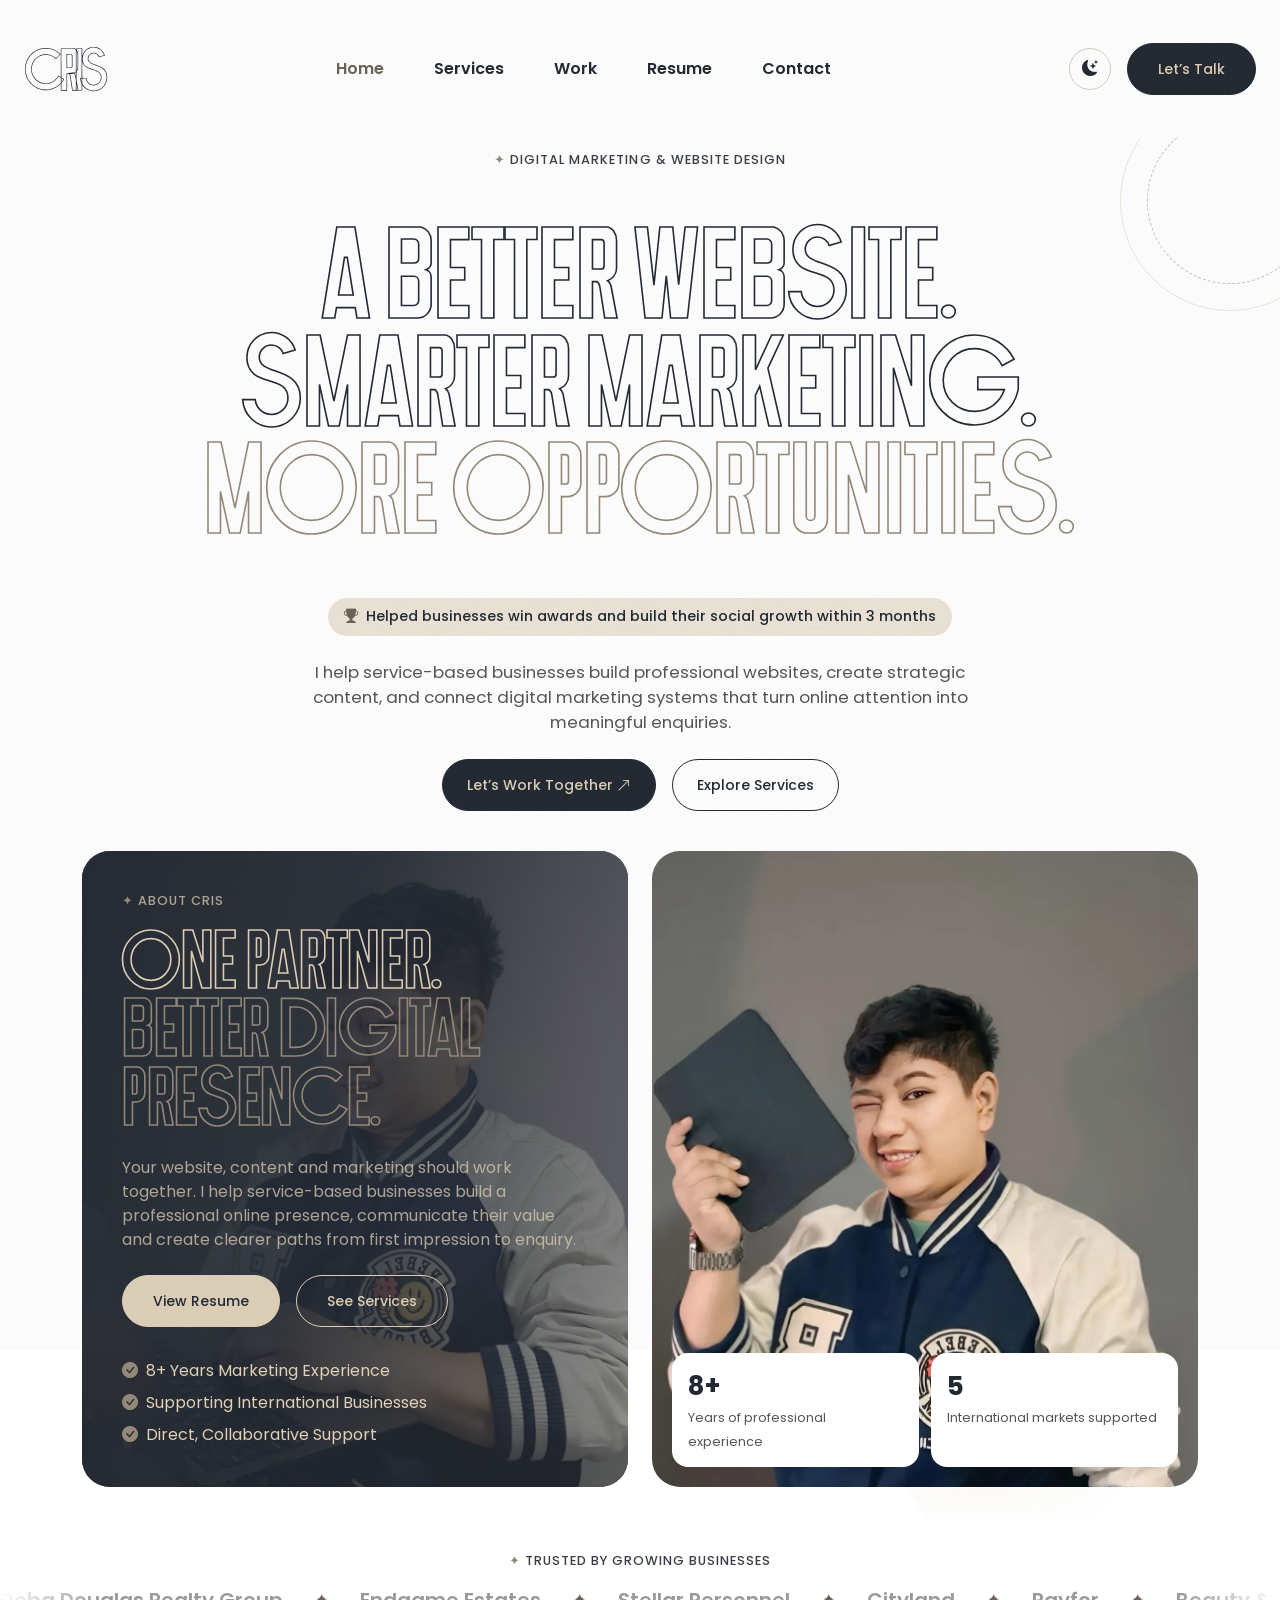
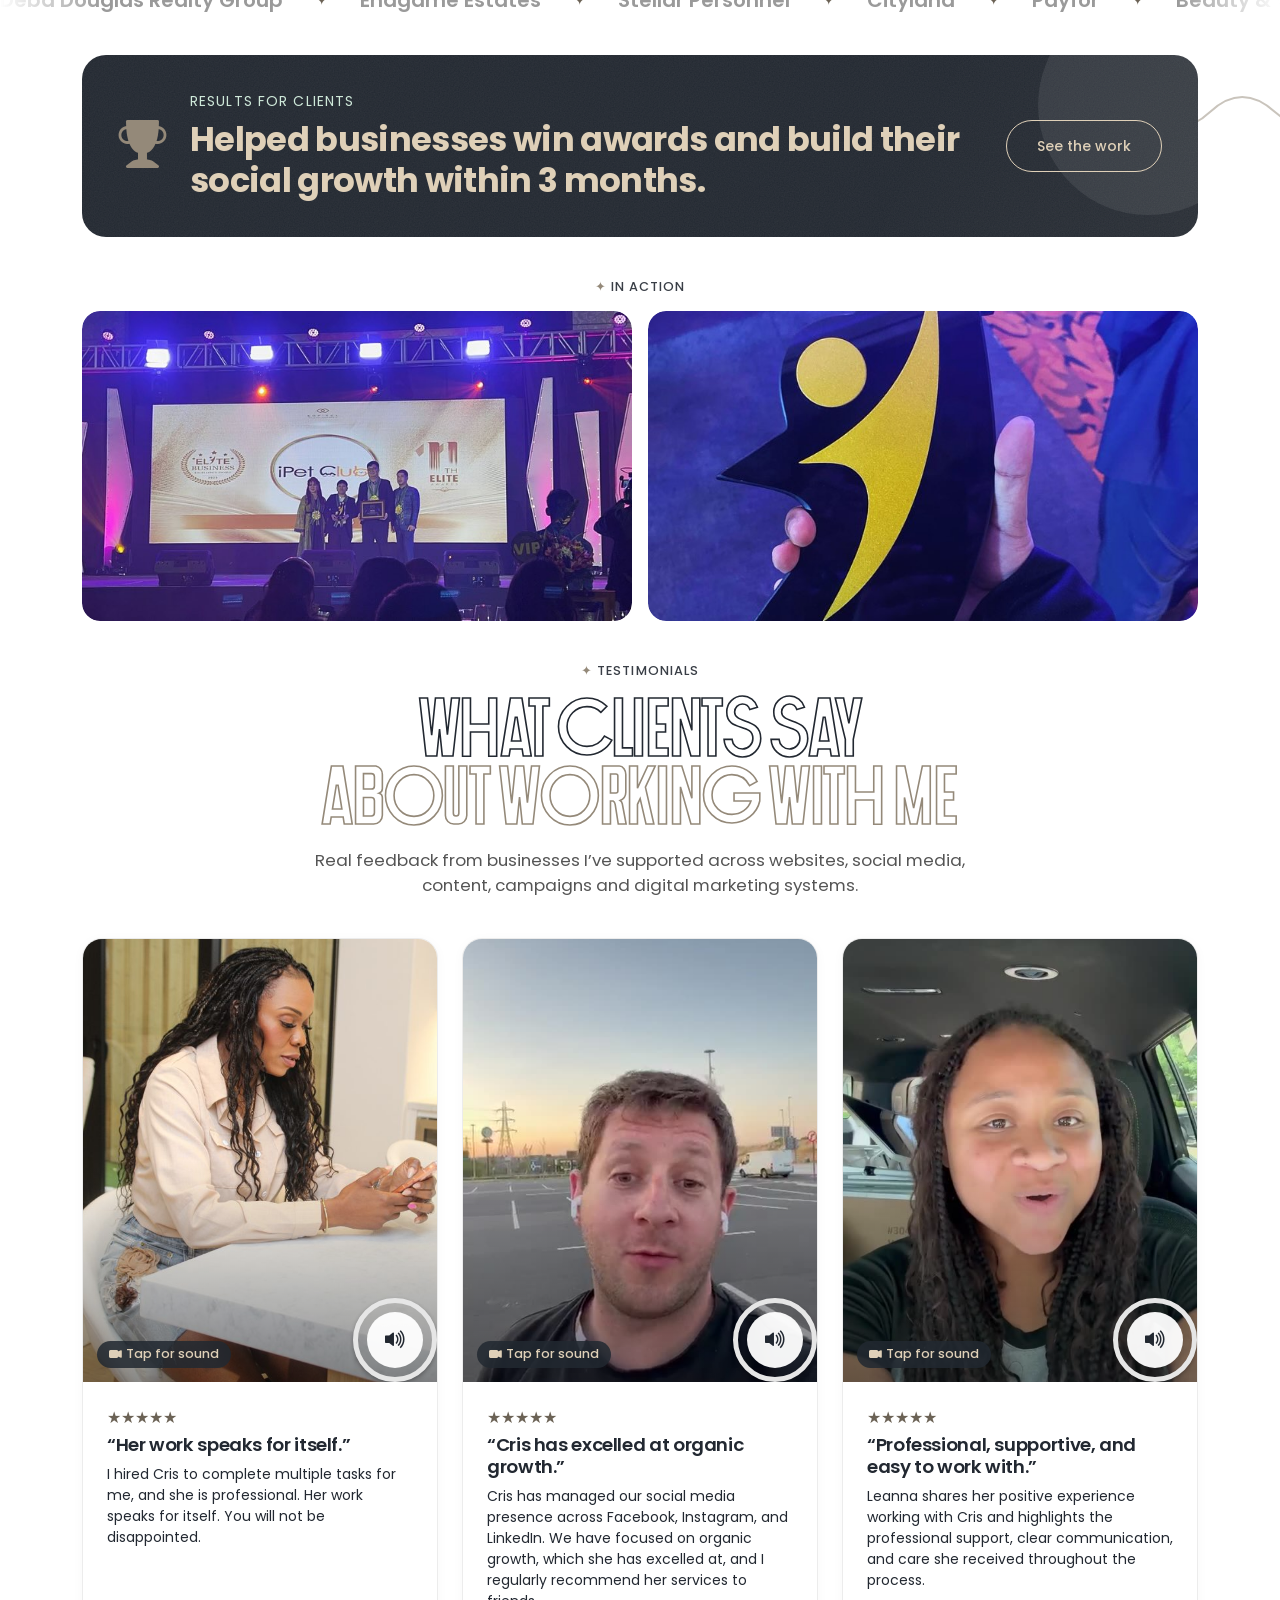
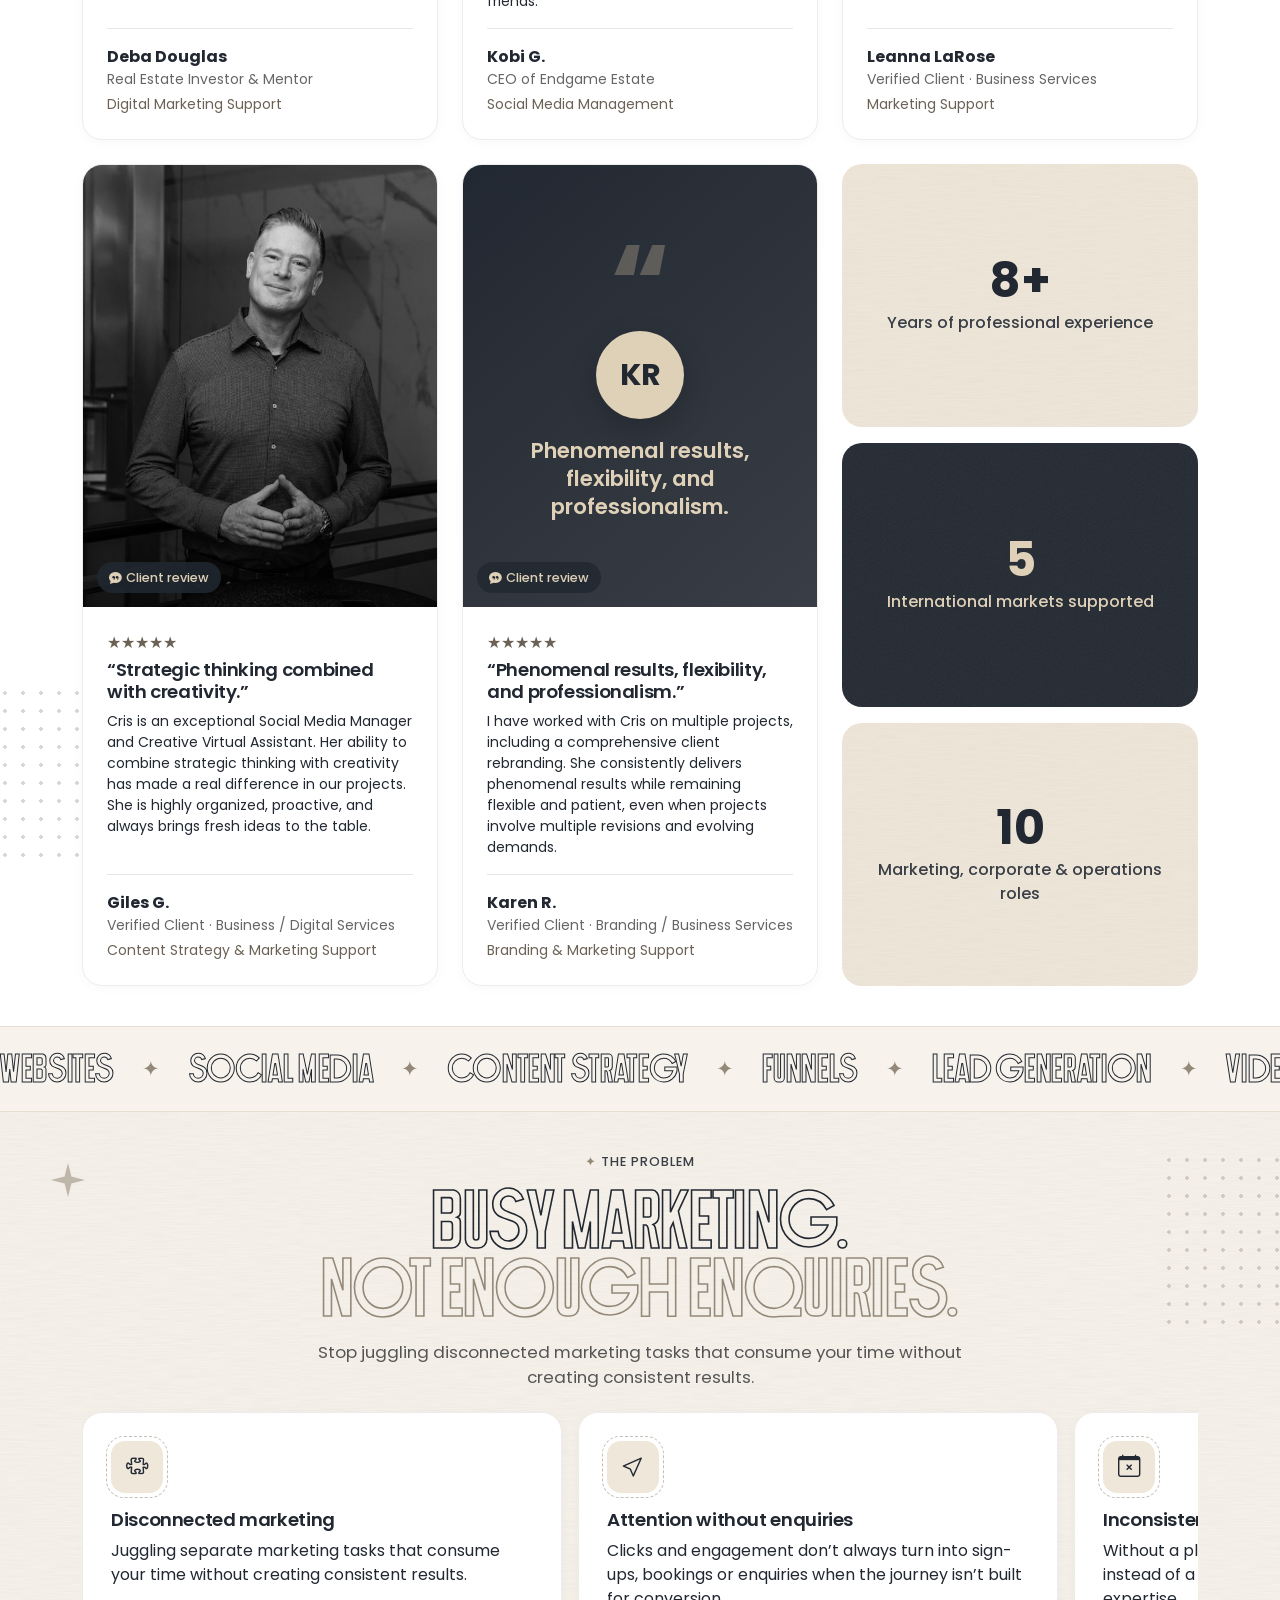
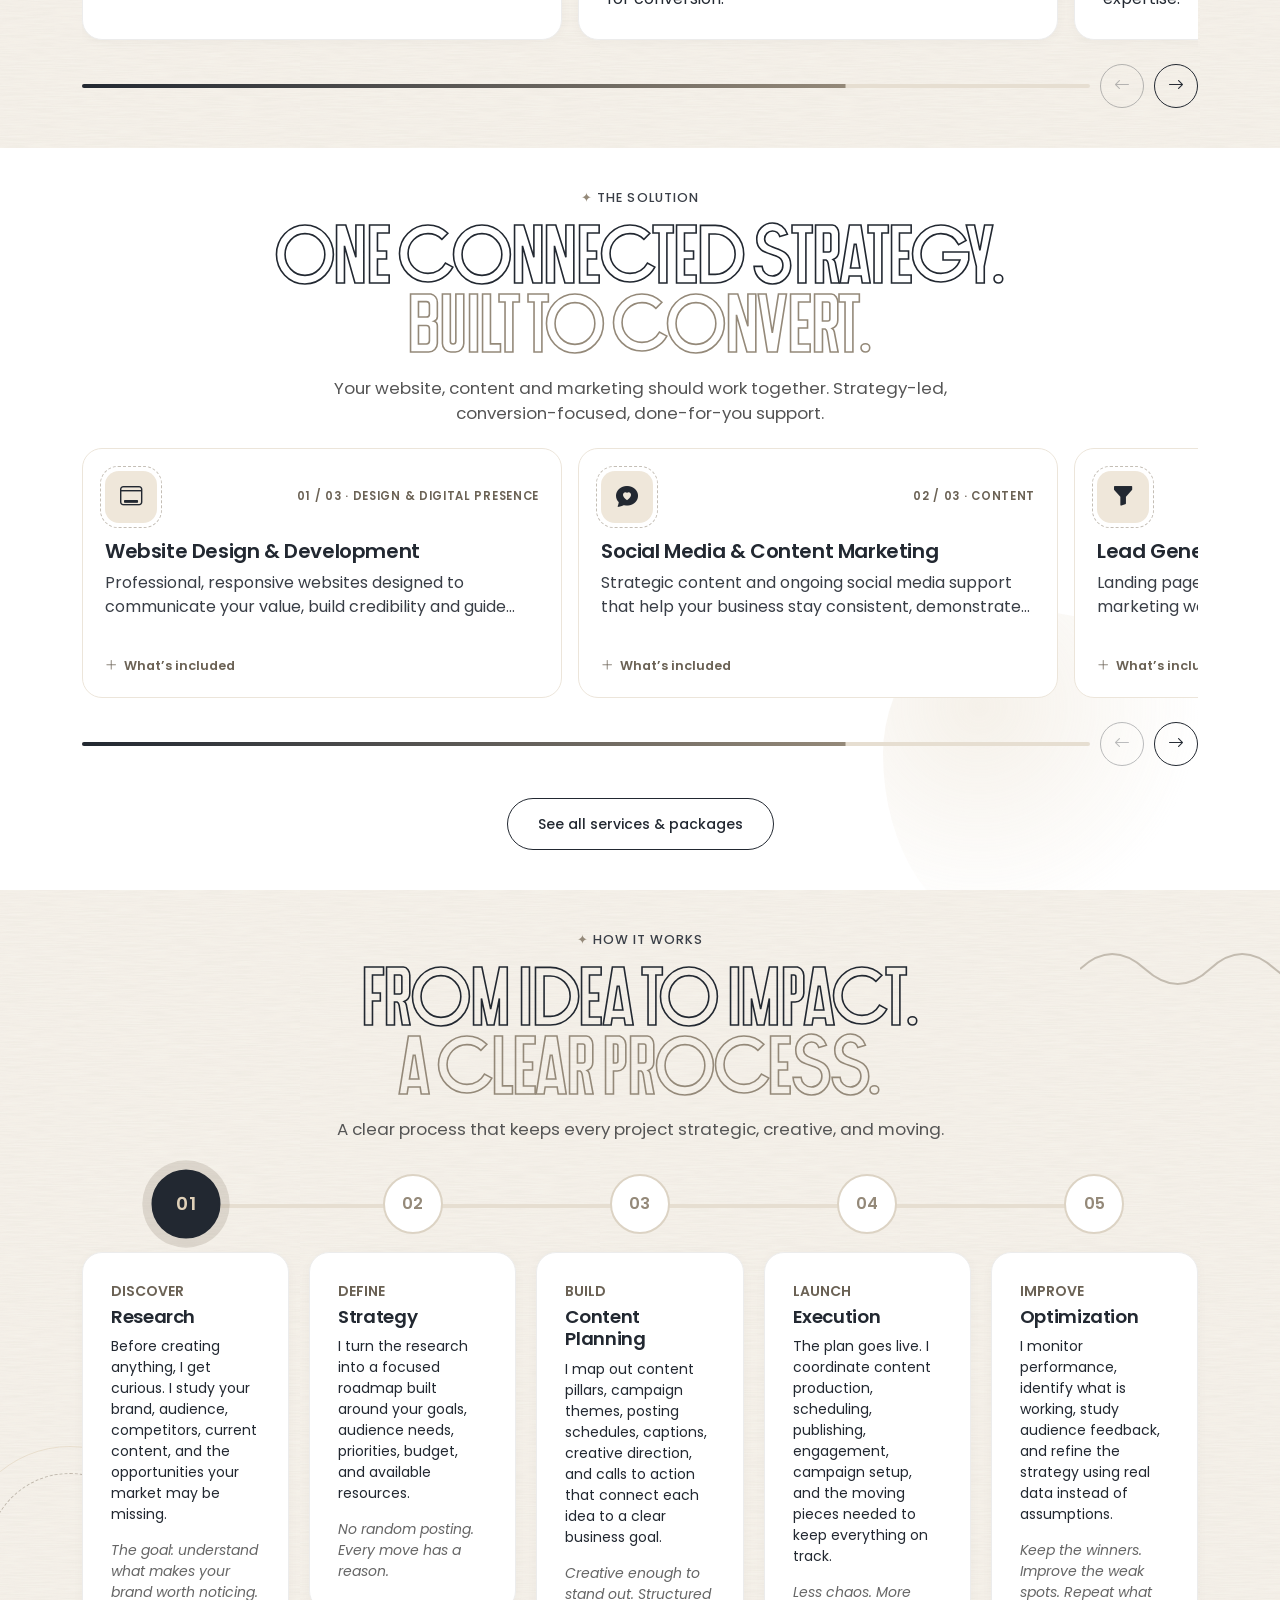
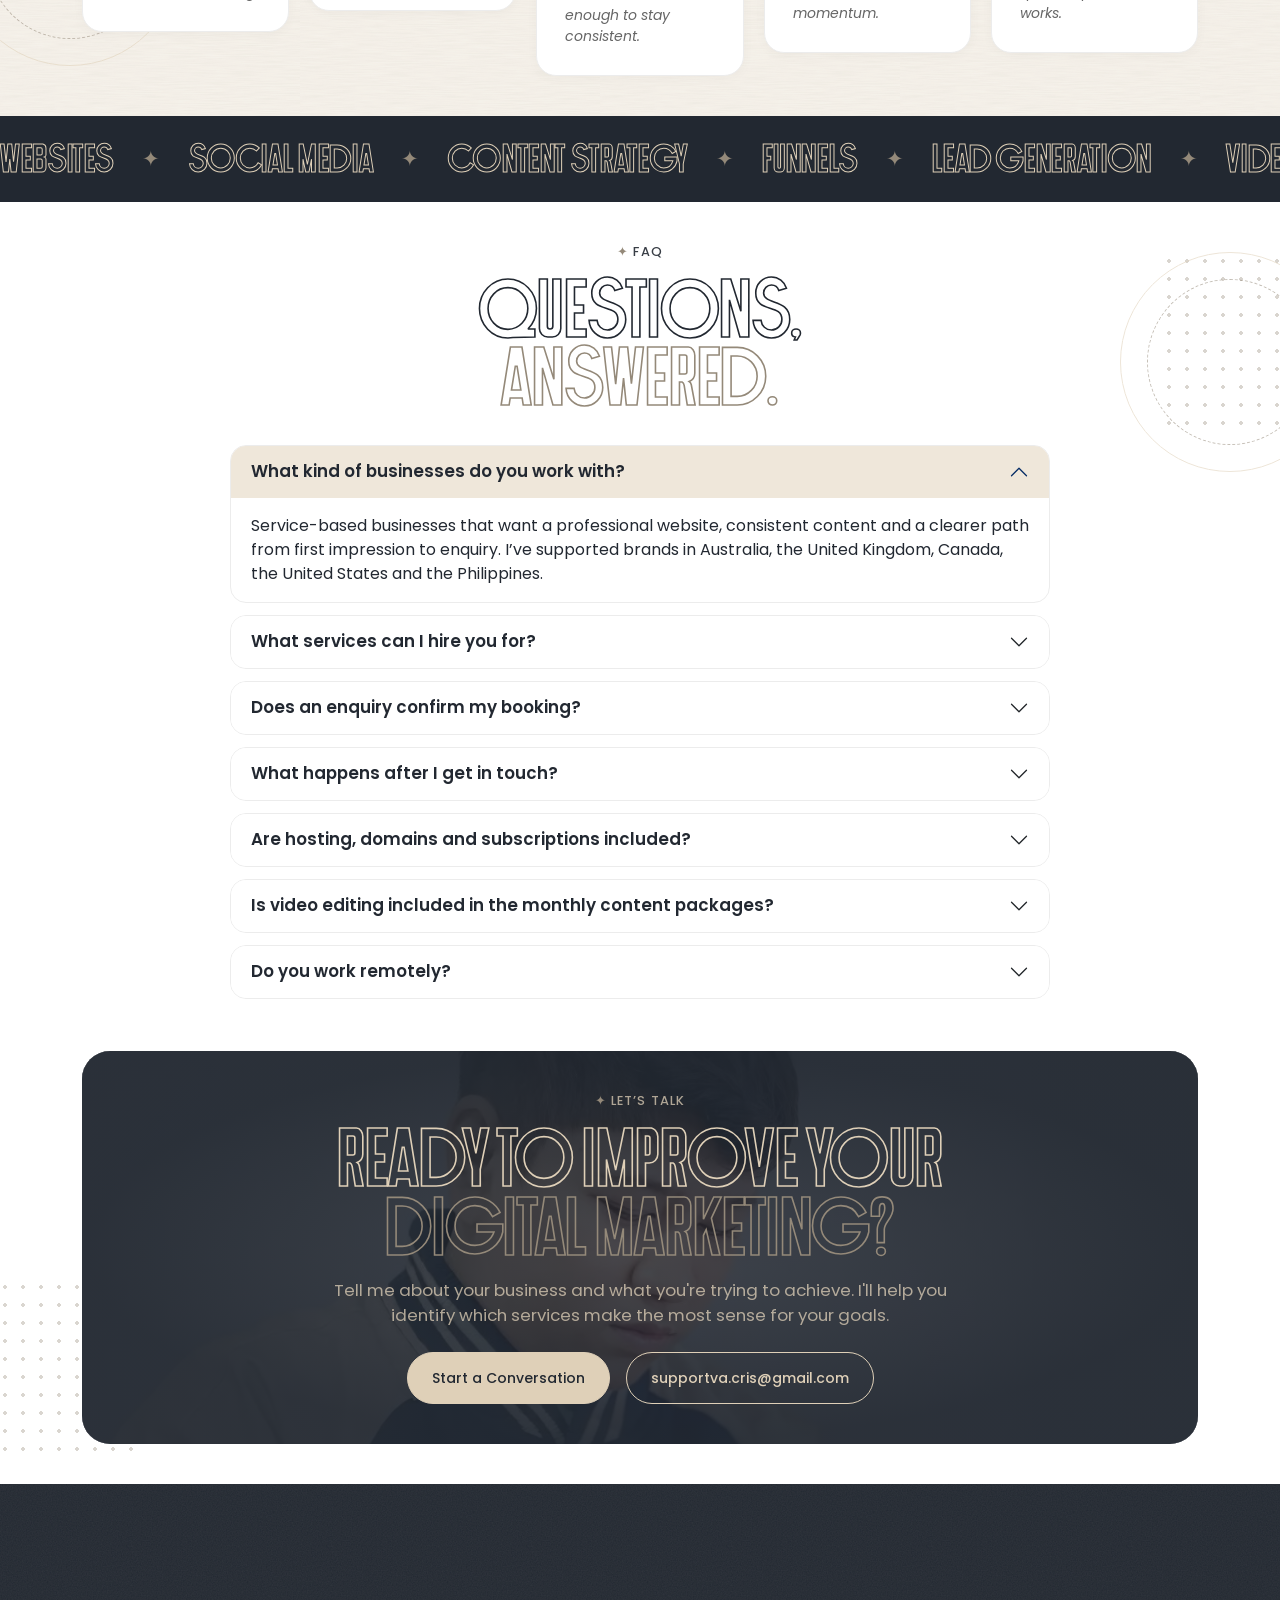
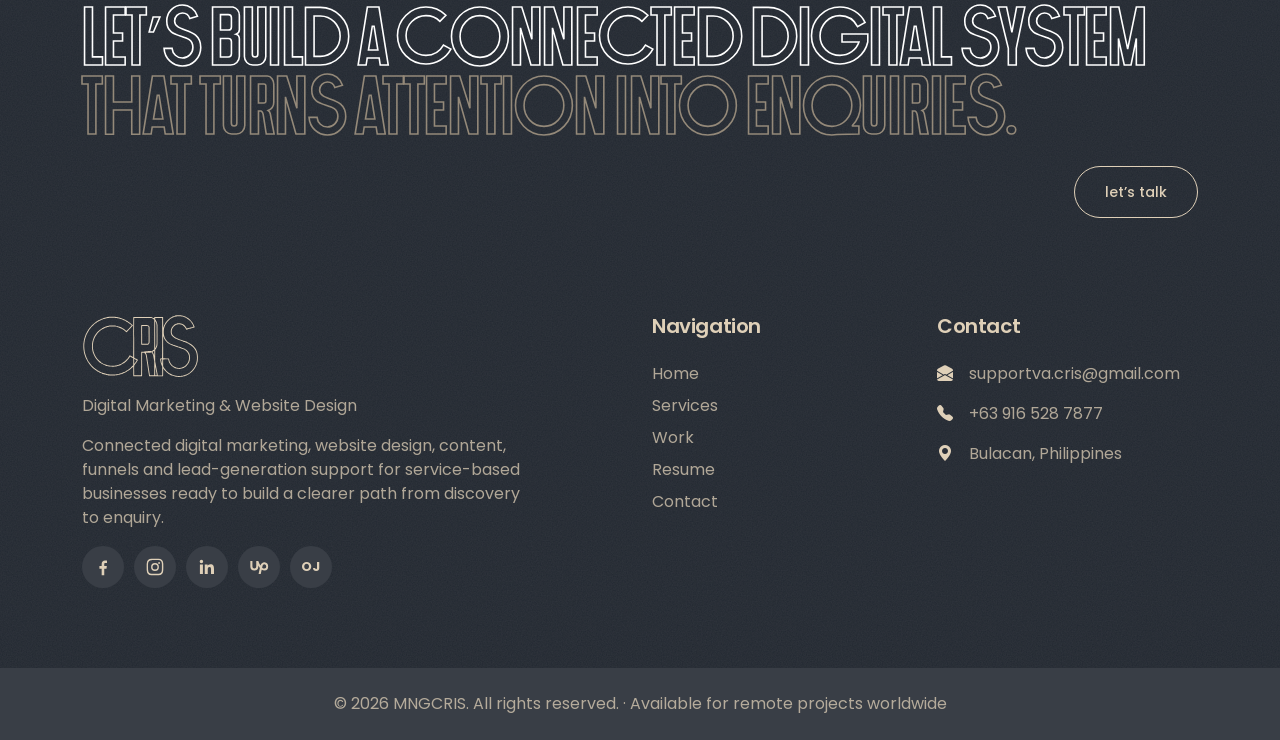
==== commit 067ff383: "Fix testimonial video autoplay under prefers-reduced-motion; robust muted autoplay with retry" ====
--- a/index.html
+++ b/index.html
@@ -69,7 +69,7 @@
 <div class="container mt-6"><p class="sec-label"><span>✦</span> In action</p><div class="row g-3 gallery"><div class="col-md-6"><a href="assets/imgs/proof/ig-C1BdEjSyedT-1.jpg" target="_blank"><img loading="lazy" src="assets/imgs/proof/ig-C1BdEjSyedT-1.jpg" alt="iPet Club team receiving an award on stage"/></a></div><div class="col-md-6"><a href="assets/imgs/proof/ig-C1BdEjSyedT-2.jpg" target="_blank"><img loading="lazy" src="assets/imgs/proof/ig-C1BdEjSyedT-2.jpg" alt="Award trophy held up close"/></a></div></div></div>
 <div class="container mt-6 text-center"><p class="sec-label"><span>✦</span> Testimonials</p><h2 class="display-head">What Clients Say<br/><span class="text-muted-2">About Working With Me</span></h2>
 <p class="lead-sm mx-auto mt-3">Real feedback from businesses I’ve supported across websites, social media, content, campaigns and digital marketing systems.</p>
-<div class="row g-4 mt-3 text-start"><div class="col-md-6 col-lg-4"><div class="soft-card video-card h-100 p-0 overflow-hidden"><button type="button" class="vid-thumb" data-video="assets/videos/deba.mp4" data-title="Deba Douglas" aria-label="Play Deba Douglas video testimonial with sound"><video class="card-vid" muted loop playsinline preload="metadata" poster="assets/videos/deba-poster.jpg" data-src="assets/videos/deba.mp4"></video><span class="play-btn"><i class="bi bi-volume-up-fill"></i></span><span class="vid-tag"><i class="bi bi-camera-video-fill me-1"></i>Tap for sound</span></button><div class="p-4 d-flex flex-column flex-grow-1"><div class="text-accent mb-1">★★★★★</div><h5>“Her work speaks for itself.”</h5><p class="small mb-3">I hired Cris to complete multiple tasks for me, and she is professional. Her work speaks for itself. You will not be disappointed.</p><div class="mt-auto pt-3 border-top"><strong>Deba Douglas</strong><div class="small text-secondary">Real Estate Investor &amp; Mentor</div><div class="small text-accent mt-1">Digital Marketing Support</div></div></div></div></div><div class="col-md-6 col-lg-4"><div class="soft-card video-card h-100 p-0 overflow-hidden"><button type="button" class="vid-thumb" data-video="assets/videos/kobi.mp4" data-title="Kobi G." aria-label="Play Kobi G. video testimonial with sound"><video class="card-vid" muted loop playsinline preload="metadata" poster="assets/videos/kobi-poster.jpg" data-src="assets/videos/kobi.mp4"></video><span class="play-btn"><i class="bi bi-volume-up-fill"></i></span><span class="vid-tag"><i class="bi bi-camera-video-fill me-1"></i>Tap for sound</span></button><div class="p-4 d-flex flex-column flex-grow-1"><div class="text-accent mb-1">★★★★★</div><h5>“Cris has excelled at organic growth.”</h5><p class="small mb-3">Cris has managed our social media presence across Facebook, Instagram, and LinkedIn. We have focused on organic growth, which she has excelled at, and I regularly recommend her services to friends.</p><div class="mt-auto pt-3 border-top"><strong>Kobi G.</strong><div class="small text-secondary">CEO of Endgame Estate</div><div class="small text-accent mt-1">Social Media Management</div></div></div></div></div><div class="col-md-6 col-lg-4"><div class="soft-card video-card h-100 p-0 overflow-hidden"><button type="button" class="vid-thumb" data-video="assets/videos/leanna.mp4" data-title="Leanna LaRose" aria-label="Play Leanna LaRose video testimonial with sound"><video class="card-vid" muted loop playsinline preload="metadata" poster="assets/videos/leanna-poster.jpg" data-src="assets/videos/leanna.mp4"></video><span class="play-btn"><i class="bi bi-volume-up-fill"></i></span><span class="vid-tag"><i class="bi bi-camera-video-fill me-1"></i>Tap for sound</span></button><div class="p-4 d-flex flex-column flex-grow-1"><div class="text-accent mb-1">★★★★★</div><h5>“Professional, supportive, and easy to work with.”</h5><p class="small mb-3">Leanna shares her positive experience working with Cris and highlights the professional support, clear communication, and care she received throughout the process.</p><div class="mt-auto pt-3 border-top"><strong>Leanna LaRose</strong><div class="small text-secondary">Verified Client · Business Services</div><div class="small text-accent mt-1">Marketing Support</div></div></div></div></div><div class="col-md-6 col-lg-4"><div class="soft-card video-card h-100 p-0 overflow-hidden"><div class="vid-thumb img-thumb"><img loading="lazy" src="assets/imgs/clients/giles.jpg" alt="Giles G."/><span class="vid-tag"><i class="bi bi-chat-quote-fill me-1"></i>Client review</span></div><div class="p-4 d-flex flex-column flex-grow-1"><div class="text-accent mb-1">★★★★★</div><h5>“Strategic thinking combined with creativity.”</h5><p class="small mb-3">Cris is an exceptional Social Media Manager and Creative Virtual Assistant. Her ability to combine strategic thinking with creativity has made a real difference in our projects. She is highly organized, proactive, and always brings fresh ideas to the table.</p><div class="mt-auto pt-3 border-top"><strong>Giles G.</strong><div class="small text-secondary">Verified Client · Business / Digital Services</div><div class="small text-accent mt-1">Content Strategy &amp; Marketing Support</div></div></div></div></div><div class="col-md-6 col-lg-4"><div class="soft-card video-card h-100 p-0 overflow-hidden"><div class="vid-thumb quote-thumb"><span class="q-mark">“</span><span class="q-ini">KR</span><span class="q-line">Phenomenal results, flexibility, and professionalism.</span><span class="vid-tag"><i class="bi bi-chat-quote-fill me-1"></i>Client review</span></div><div class="p-4 d-flex flex-column flex-grow-1"><div class="text-accent mb-1">★★★★★</div><h5>“Phenomenal results, flexibility, and professionalism.”</h5><p class="small mb-3">I have worked with Cris on multiple projects, including a comprehensive client rebranding. She consistently delivers phenomenal results while remaining flexible and patient, even when projects involve multiple revisions and evolving demands.</p><div class="mt-auto pt-3 border-top"><strong>Karen R.</strong><div class="small text-secondary">Verified Client · Branding / Business Services</div><div class="small text-accent mt-1">Branding &amp; Marketing Support</div></div></div></div></div><div class="modal fade" id="vidModal" tabindex="-1" aria-hidden="true"><div class="modal-dialog modal-dialog-centered vid-dialog"><div class="modal-content bg-black border-0 rounded-4 overflow-hidden"><div class="d-flex justify-content-between align-items-center px-3 py-2"><span class="text-white small fw-semibold" id="vidTitle"></span><button type="button" class="btn-close btn-close-white" data-bs-dismiss="modal" aria-label="Close"></button></div><video id="vidPlayer" class="w-100" controls playsinline preload="none"></video></div></div></div>
+<div class="row g-4 mt-3 text-start"><div class="col-md-6 col-lg-4"><div class="soft-card video-card h-100 p-0 overflow-hidden"><button type="button" class="vid-thumb" data-video="assets/videos/deba.mp4" data-title="Deba Douglas" aria-label="Play Deba Douglas video testimonial with sound"><video class="card-vid" muted loop playsinline autoplay preload="metadata" poster="assets/videos/deba-poster.jpg" data-src="assets/videos/deba.mp4"></video><span class="play-btn"><i class="bi bi-volume-up-fill"></i></span><span class="vid-tag"><i class="bi bi-camera-video-fill me-1"></i>Tap for sound</span></button><div class="p-4 d-flex flex-column flex-grow-1"><div class="text-accent mb-1">★★★★★</div><h5>“Her work speaks for itself.”</h5><p class="small mb-3">I hired Cris to complete multiple tasks for me, and she is professional. Her work speaks for itself. You will not be disappointed.</p><div class="mt-auto pt-3 border-top"><strong>Deba Douglas</strong><div class="small text-secondary">Real Estate Investor &amp; Mentor</div><div class="small text-accent mt-1">Digital Marketing Support</div></div></div></div></div><div class="col-md-6 col-lg-4"><div class="soft-card video-card h-100 p-0 overflow-hidden"><button type="button" class="vid-thumb" data-video="assets/videos/kobi.mp4" data-title="Kobi G." aria-label="Play Kobi G. video testimonial with sound"><video class="card-vid" muted loop playsinline autoplay preload="metadata" poster="assets/videos/kobi-poster.jpg" data-src="assets/videos/kobi.mp4"></video><span class="play-btn"><i class="bi bi-volume-up-fill"></i></span><span class="vid-tag"><i class="bi bi-camera-video-fill me-1"></i>Tap for sound</span></button><div class="p-4 d-flex flex-column flex-grow-1"><div class="text-accent mb-1">★★★★★</div><h5>“Cris has excelled at organic growth.”</h5><p class="small mb-3">Cris has managed our social media presence across Facebook, Instagram, and LinkedIn. We have focused on organic growth, which she has excelled at, and I regularly recommend her services to friends.</p><div class="mt-auto pt-3 border-top"><strong>Kobi G.</strong><div class="small text-secondary">CEO of Endgame Estate</div><div class="small text-accent mt-1">Social Media Management</div></div></div></div></div><div class="col-md-6 col-lg-4"><div class="soft-card video-card h-100 p-0 overflow-hidden"><button type="button" class="vid-thumb" data-video="assets/videos/leanna.mp4" data-title="Leanna LaRose" aria-label="Play Leanna LaRose video testimonial with sound"><video class="card-vid" muted loop playsinline autoplay preload="metadata" poster="assets/videos/leanna-poster.jpg" data-src="assets/videos/leanna.mp4"></video><span class="play-btn"><i class="bi bi-volume-up-fill"></i></span><span class="vid-tag"><i class="bi bi-camera-video-fill me-1"></i>Tap for sound</span></button><div class="p-4 d-flex flex-column flex-grow-1"><div class="text-accent mb-1">★★★★★</div><h5>“Professional, supportive, and easy to work with.”</h5><p class="small mb-3">Leanna shares her positive experience working with Cris and highlights the professional support, clear communication, and care she received throughout the process.</p><div class="mt-auto pt-3 border-top"><strong>Leanna LaRose</strong><div class="small text-secondary">Verified Client · Business Services</div><div class="small text-accent mt-1">Marketing Support</div></div></div></div></div><div class="col-md-6 col-lg-4"><div class="soft-card video-card h-100 p-0 overflow-hidden"><div class="vid-thumb img-thumb"><img loading="lazy" src="assets/imgs/clients/giles.jpg" alt="Giles G."/><span class="vid-tag"><i class="bi bi-chat-quote-fill me-1"></i>Client review</span></div><div class="p-4 d-flex flex-column flex-grow-1"><div class="text-accent mb-1">★★★★★</div><h5>“Strategic thinking combined with creativity.”</h5><p class="small mb-3">Cris is an exceptional Social Media Manager and Creative Virtual Assistant. Her ability to combine strategic thinking with creativity has made a real difference in our projects. She is highly organized, proactive, and always brings fresh ideas to the table.</p><div class="mt-auto pt-3 border-top"><strong>Giles G.</strong><div class="small text-secondary">Verified Client · Business / Digital Services</div><div class="small text-accent mt-1">Content Strategy &amp; Marketing Support</div></div></div></div></div><div class="col-md-6 col-lg-4"><div class="soft-card video-card h-100 p-0 overflow-hidden"><div class="vid-thumb quote-thumb"><span class="q-mark">“</span><span class="q-ini">KR</span><span class="q-line">Phenomenal results, flexibility, and professionalism.</span><span class="vid-tag"><i class="bi bi-chat-quote-fill me-1"></i>Client review</span></div><div class="p-4 d-flex flex-column flex-grow-1"><div class="text-accent mb-1">★★★★★</div><h5>“Phenomenal results, flexibility, and professionalism.”</h5><p class="small mb-3">I have worked with Cris on multiple projects, including a comprehensive client rebranding. She consistently delivers phenomenal results while remaining flexible and patient, even when projects involve multiple revisions and evolving demands.</p><div class="mt-auto pt-3 border-top"><strong>Karen R.</strong><div class="small text-secondary">Verified Client · Branding / Business Services</div><div class="small text-accent mt-1">Branding &amp; Marketing Support</div></div></div></div></div><div class="modal fade" id="vidModal" tabindex="-1" aria-hidden="true"><div class="modal-dialog modal-dialog-centered vid-dialog"><div class="modal-content bg-black border-0 rounded-4 overflow-hidden"><div class="d-flex justify-content-between align-items-center px-3 py-2"><span class="text-white small fw-semibold" id="vidTitle"></span><button type="button" class="btn-close btn-close-white" data-bs-dismiss="modal" aria-label="Close"></button></div><video id="vidPlayer" class="w-100" controls playsinline preload="none"></video></div></div></div>
 <div class="col-md-6 col-lg-4"><div class="stat-stack h-100">
 <div class="stat-box"><div class="big-num count">8+</div><div class="stat-lbl">Years of professional experience</div></div>
 <div class="stat-box stat-dark"><div class="big-num count">5</div><div class="stat-lbl">International markets supported</div></div>
--- a/assets/css/custom.css
+++ b/assets/css/custom.css
@@ -344,3 +344,42 @@
 @media(max-width:767px){.d-ring{width:140px;height:140px}.d-blob{width:200px;height:200px}.band-track span{font-size:1.4rem}.to-top{right:14px;bottom:14px;width:46px;height:46px}}
 .hs-measure .xc-more{grid-template-rows:1fr!important;opacity:1;margin-top:14px;transition:none!important}
 .hs-measure .xc-sum{-webkit-line-clamp:unset}
+/* ===== v8: carousels + overlay cards ===== */
+.hs{position:relative}
+.hs-track.row{display:flex;flex-wrap:nowrap;overflow-x:auto;overflow-y:hidden;scroll-snap-type:x mandatory;scroll-behavior:auto;margin:0;padding:6px 2px 18px;gap:16px;--bs-gutter-x:0;scrollbar-width:none;align-items:stretch;transform:none!important}
+.hs-track.row::-webkit-scrollbar{display:none}
+.hs-track.row>[class*="col"]{flex:0 0 auto;width:min(400px,84vw);max-width:none;padding:0;margin:0!important;scroll-snap-align:start}
+.hs-track.dragging{scroll-snap-type:none;cursor:grabbing;user-select:none}
+.hs-track.dragging a{pointer-events:none}
+.hs-ctrl{display:flex;align-items:center;gap:10px;margin-top:6px}
+.hs-ctrl .hs-progress{display:block;flex:1;margin:0;height:4px}
+.hs-progress i{transition:transform .25s}
+.hs-btn{width:44px;height:44px;border-radius:50%;border:1px solid #222831;background:transparent;color:#222831;display:inline-flex;align-items:center;justify-content:center;transition:background .25s,color .25s,opacity .25s,transform .25s}
+.hs-btn:hover:not(:disabled){background:#222831;color:#DFD0B8;transform:translateY(-2px)}
+.hs-btn:disabled{opacity:.3;cursor:default}
+.hs-static .hs-ctrl{display:none}
+[data-theme=dark] .hs-btn{border-color:#DFD0B8;color:#DFD0B8}[data-theme=dark] .hs-btn:hover:not(:disabled){background:#DFD0B8;color:#222831}
+/* overlay expansion */
+.xcard{overflow:hidden;display:flex;flex-direction:column;padding:22px;transform:none}
+.xcard .xc-hint{margin-top:auto;padding-top:12px}
+.xc-sum{-webkit-line-clamp:2!important}
+.xc-more{display:block!important;position:absolute;inset:0;margin:0!important;padding:20px 22px;background:#fff;overflow-y:auto;opacity:0;transform:translateY(14px);pointer-events:none;transition:opacity .35s ease,transform .35s ease;z-index:3;grid-template-rows:none!important;border-radius:inherit}
+.xc-more>*{overflow:visible!important}
+.xc-otitle{font-weight:700;font-size:1.05rem;margin-bottom:10px;color:#222831}
+.xcard.open .xc-more{opacity:1;transform:none;pointer-events:auto}
+@media (hover:hover) and (pointer:fine){.xcard:hover .xc-more,.xcard:focus-within .xc-more{opacity:1;transform:none;pointer-events:auto}.xcard:hover{transform:none}}
+.xc-more .btn{margin-top:6px}
+.xc-close{display:none}
+.xcard-proj{padding:0;border-radius:16px;background:#fff;border:1px solid #ECE5DA}
+.xcard-proj>.d-flex{padding:14px 16px 0}.xcard-proj .xc-hint{padding:10px 16px 14px}
+.xcard-proj .browser-frame{border:0;border-radius:0;box-shadow:none}
+.xcard-proj .xc-more{padding:22px}
+.xcard-proj .xc-more p{margin-top:0!important}
+.hs-measure .xc-more{position:absolute!important}
+/* tighter section spacing */
+.py-6{padding-top:72px;padding-bottom:72px}.pb-6{padding-bottom:72px}.pb-120{padding-bottom:80px!important}.mt-8{margin-top:40px!important}
+[data-theme=dark] .xc-more{background:#393E46}[data-theme=dark] .xc-otitle{color:#F1E7D6}
+[data-theme=dark] .xcard-proj{background:#393E46;border-color:#4A505A}
+@media(max-width:767px){.py-6{padding-top:56px;padding-bottom:56px}.hs-btn{width:38px;height:38px}}
+.hs-track.row>[class*="col"]{width:min(480px,84vw)}
+.hs .xcard:not(.xcard-proj){min-height:250px}.xc-more{scrollbar-width:thin}
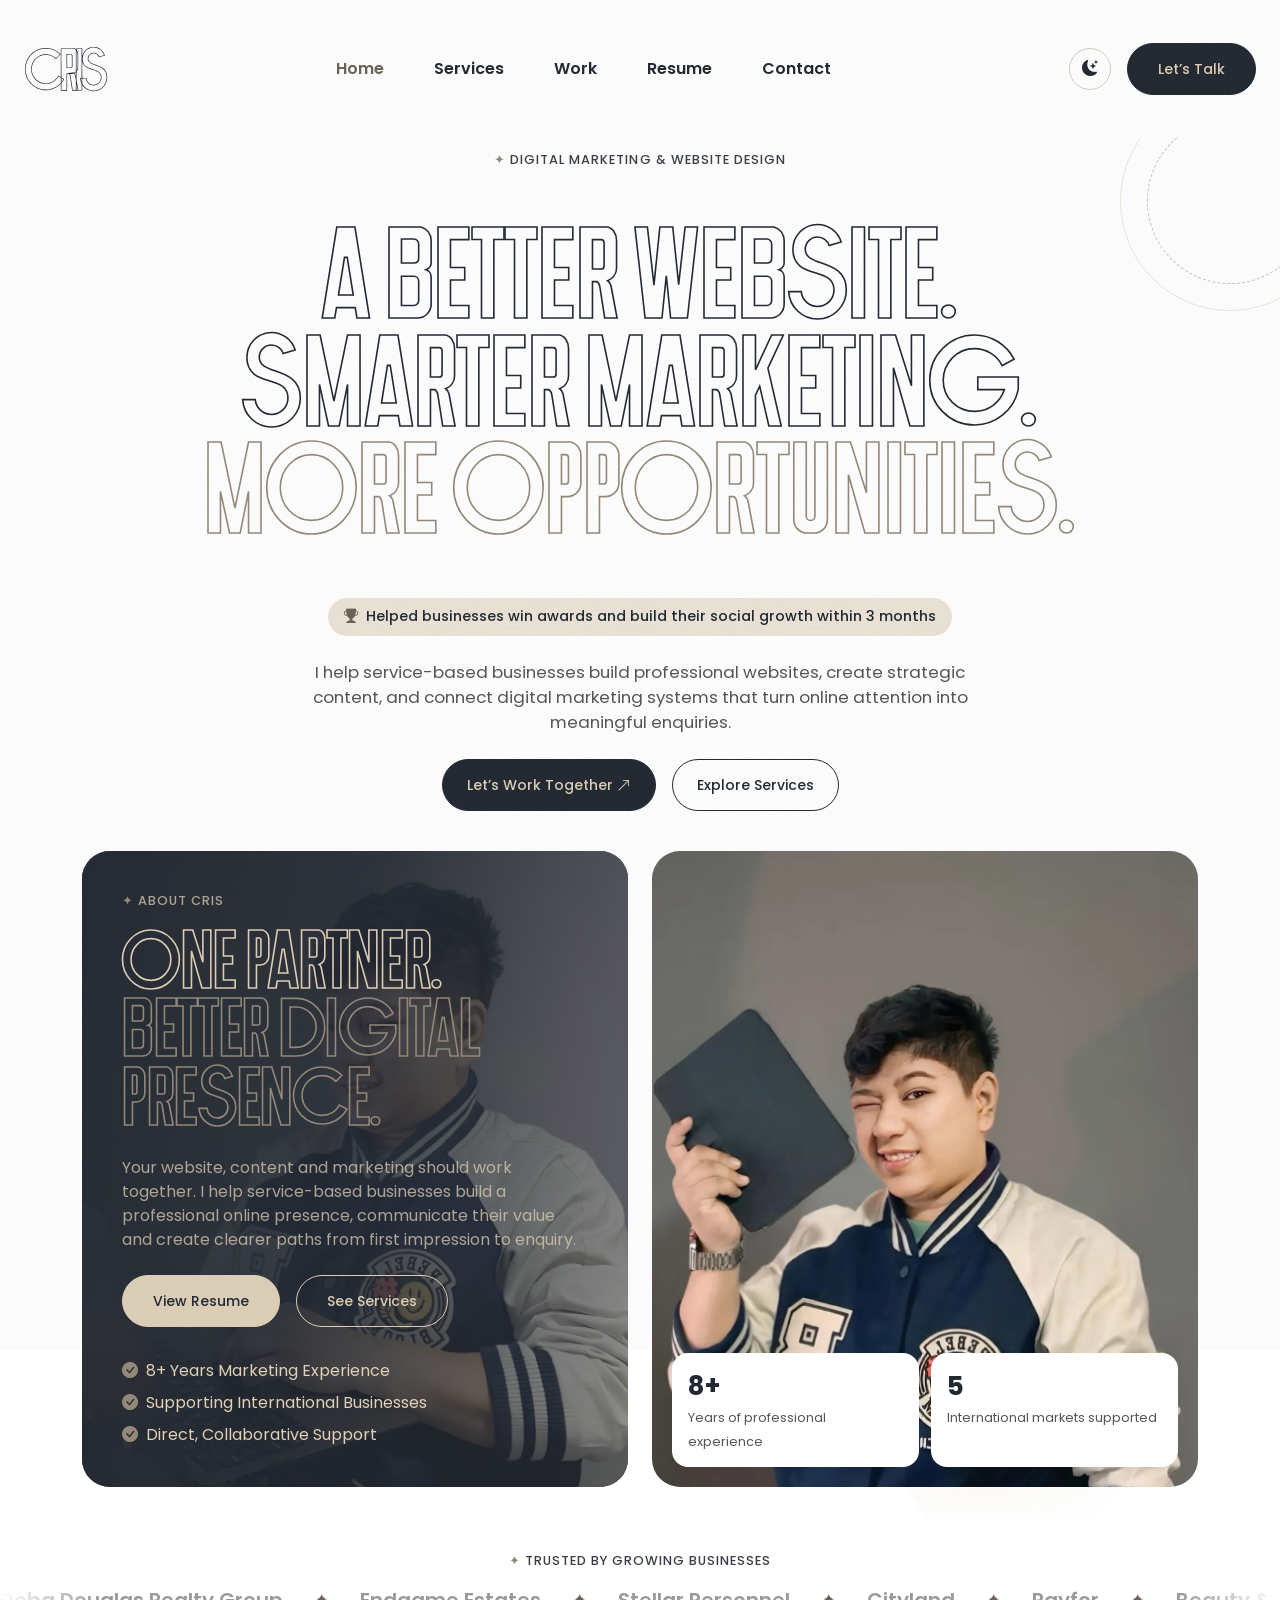
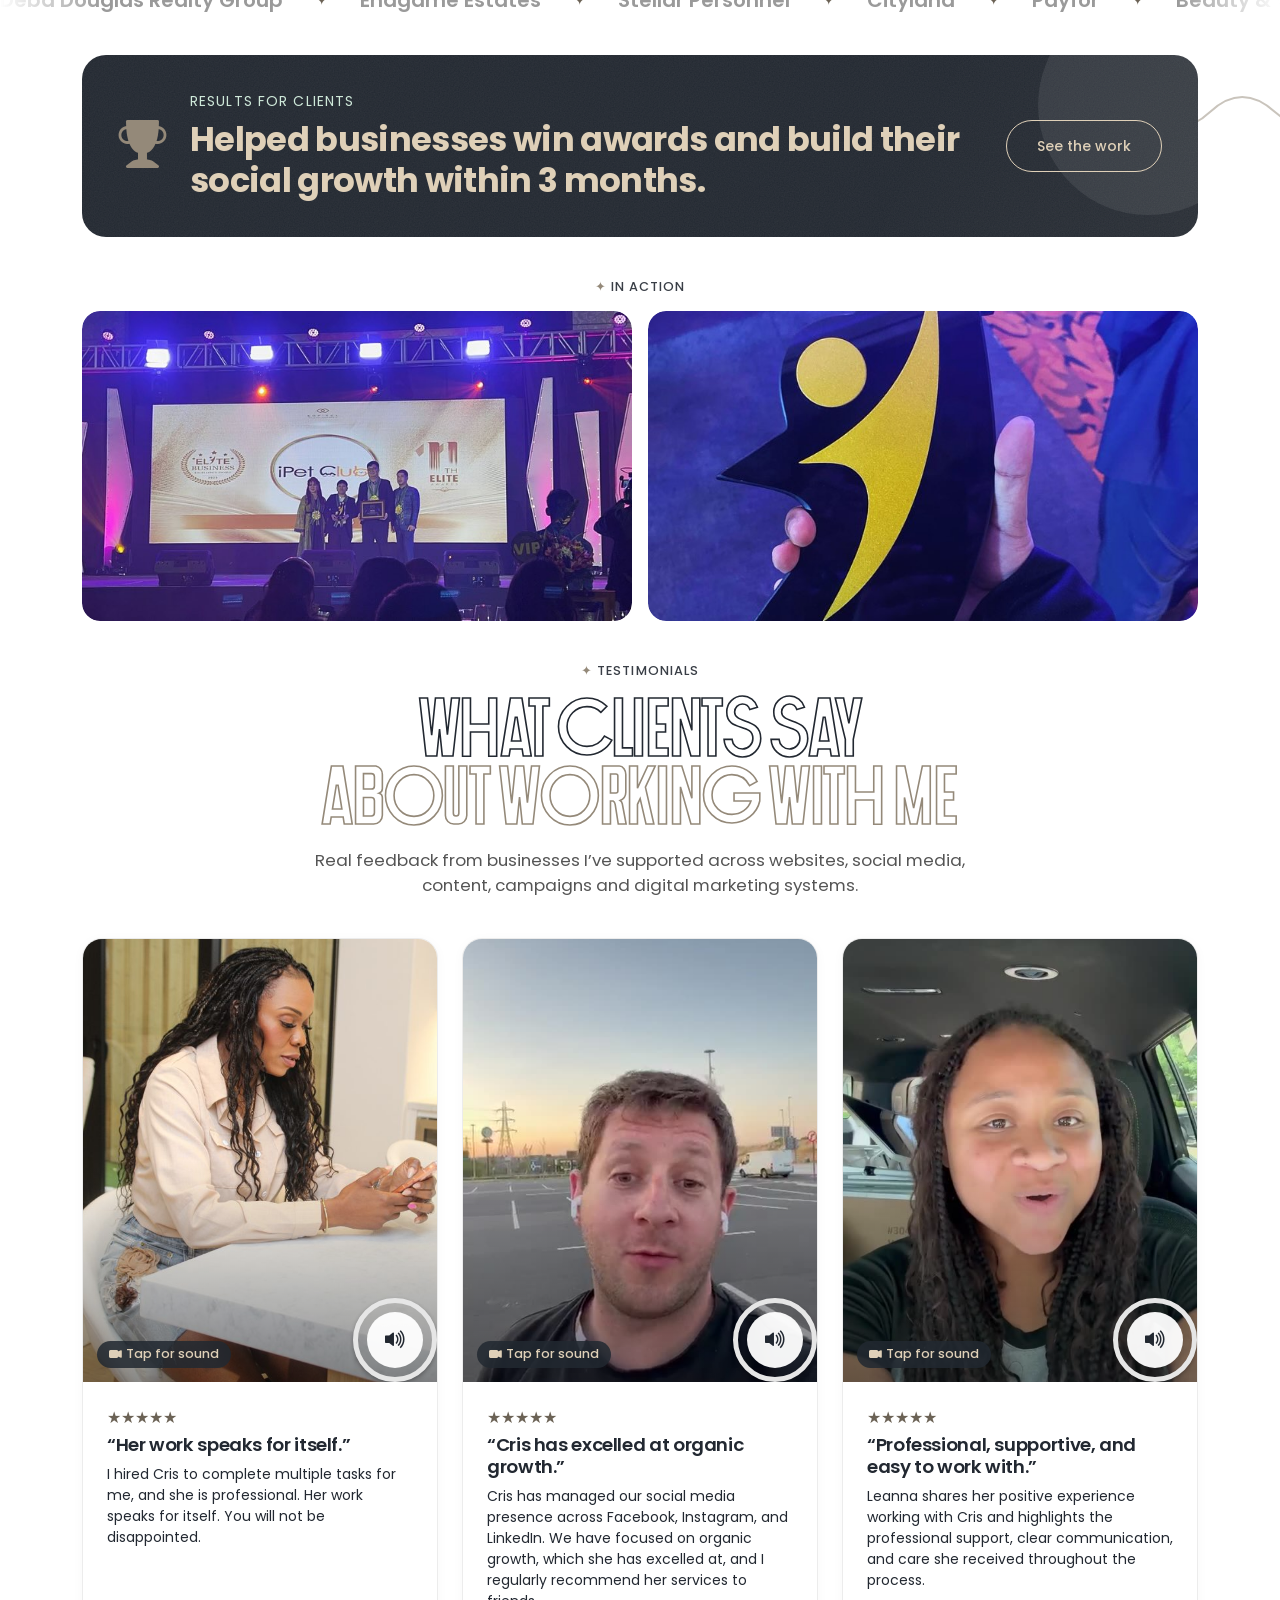
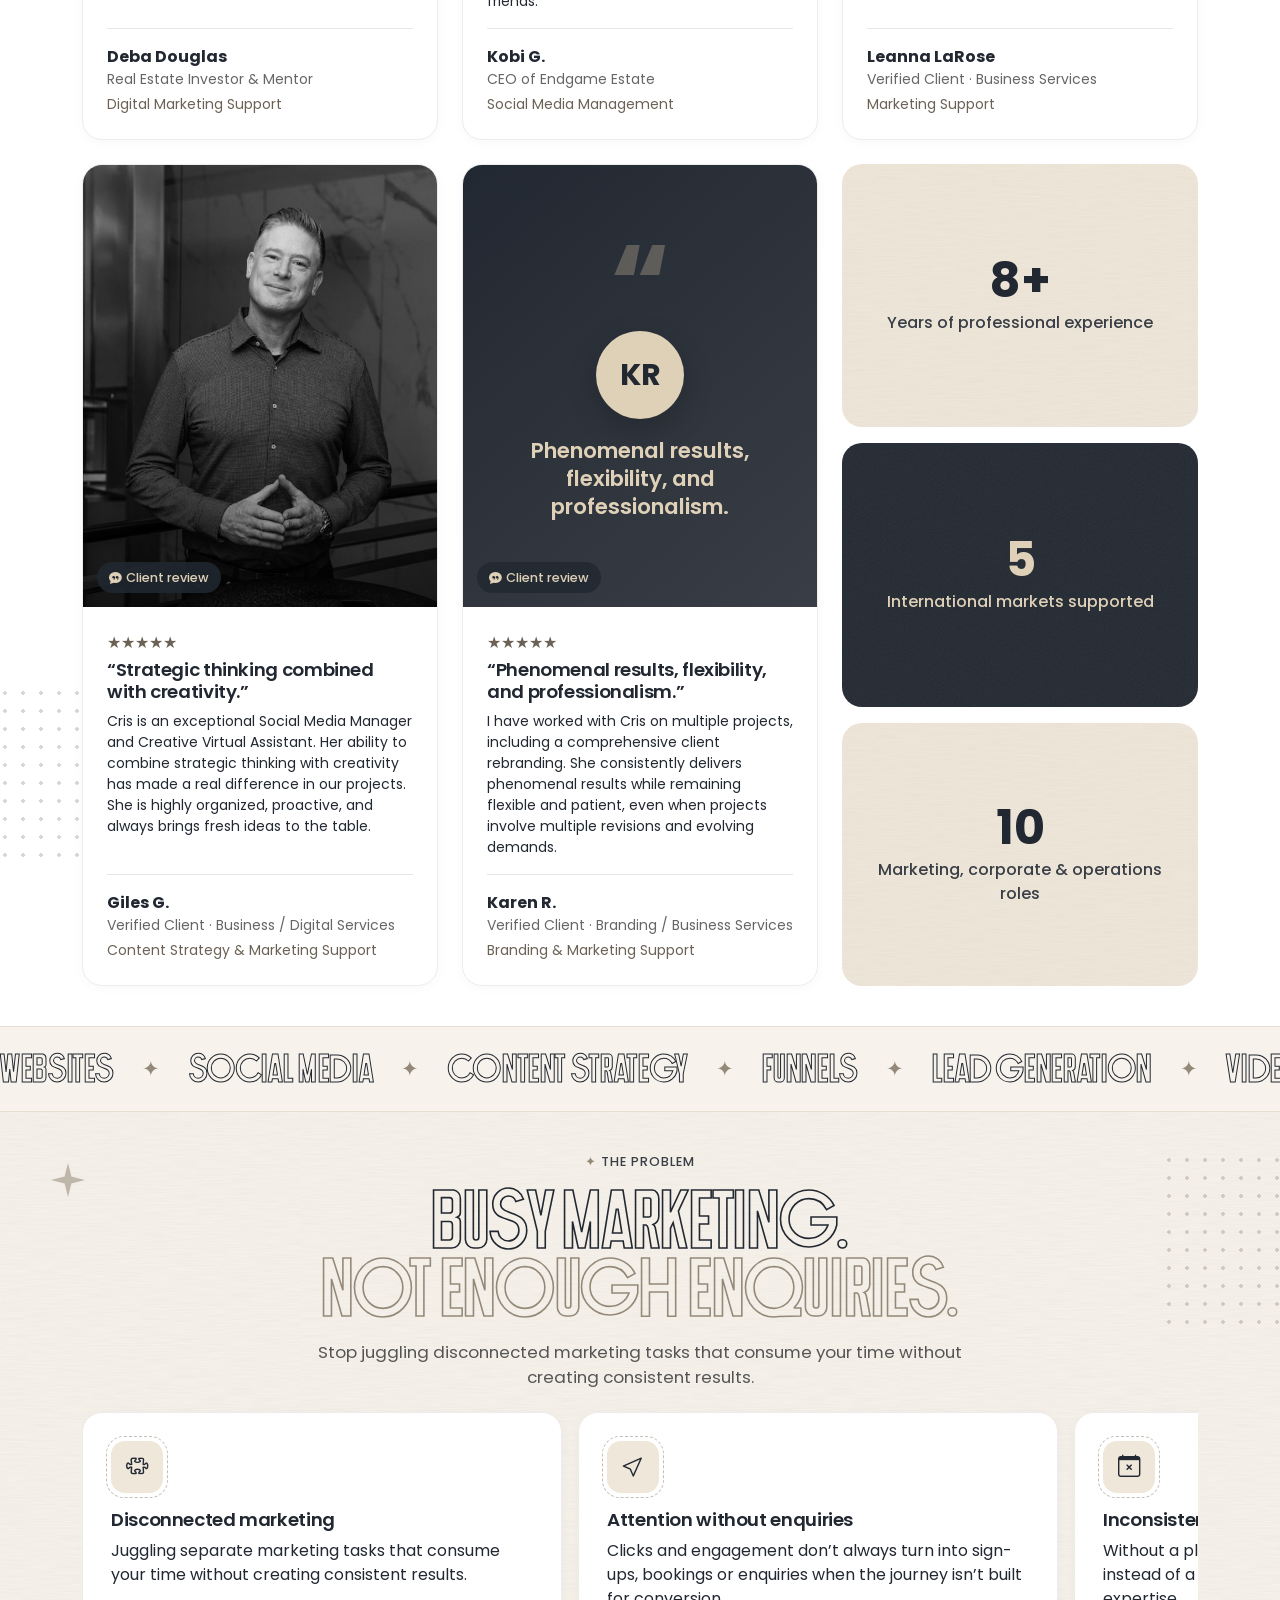
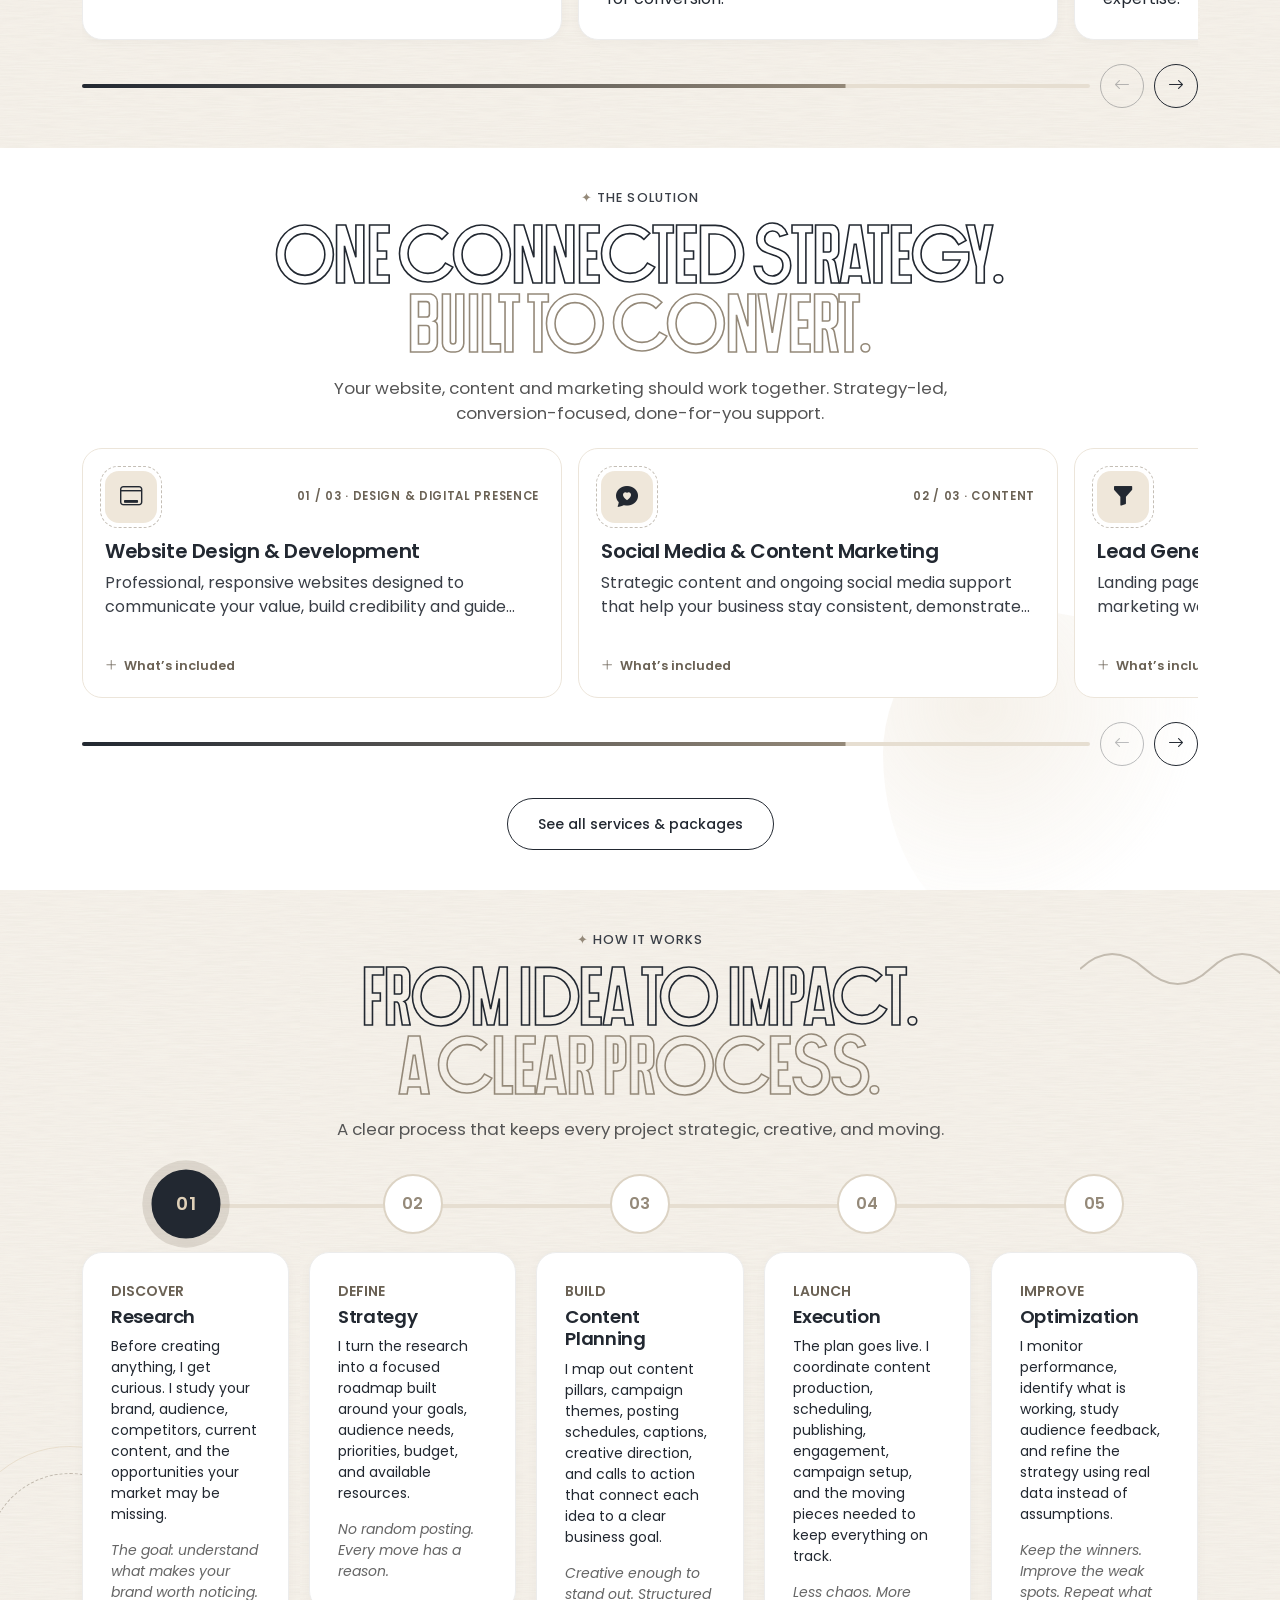
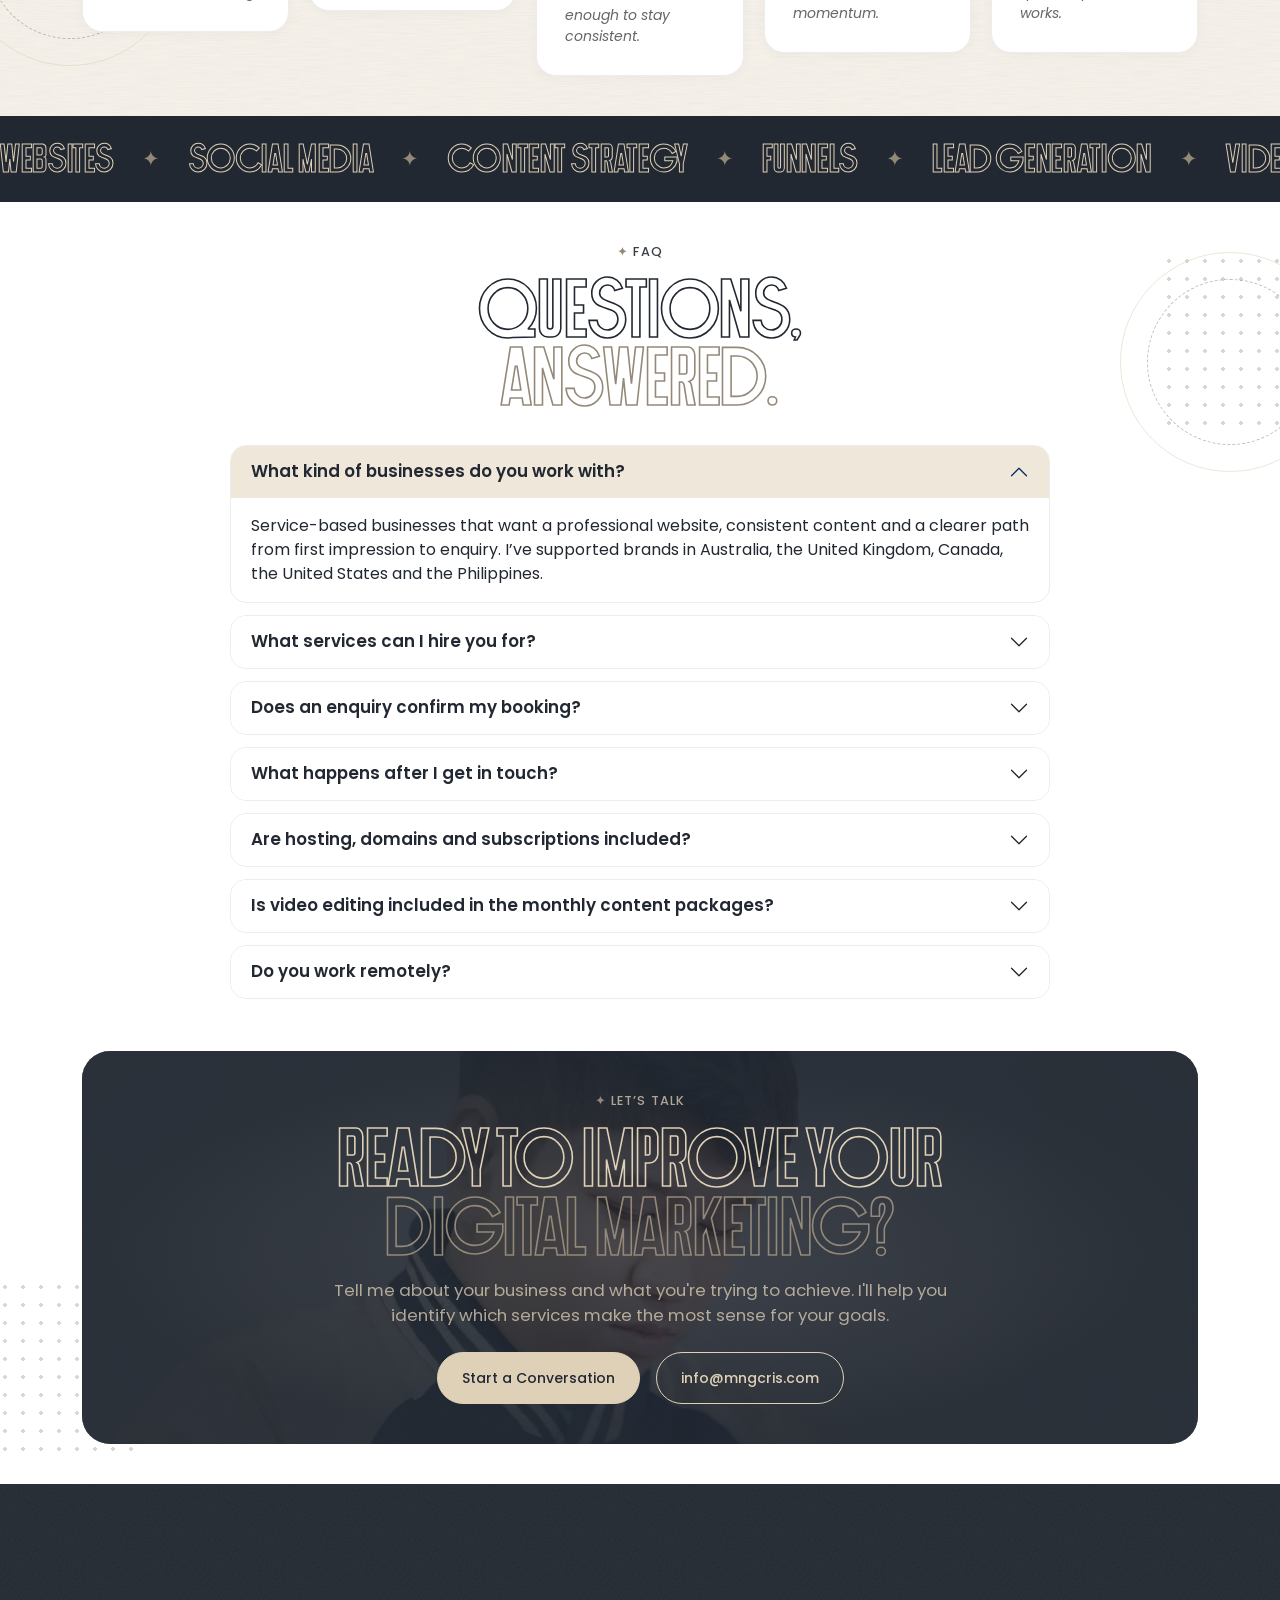
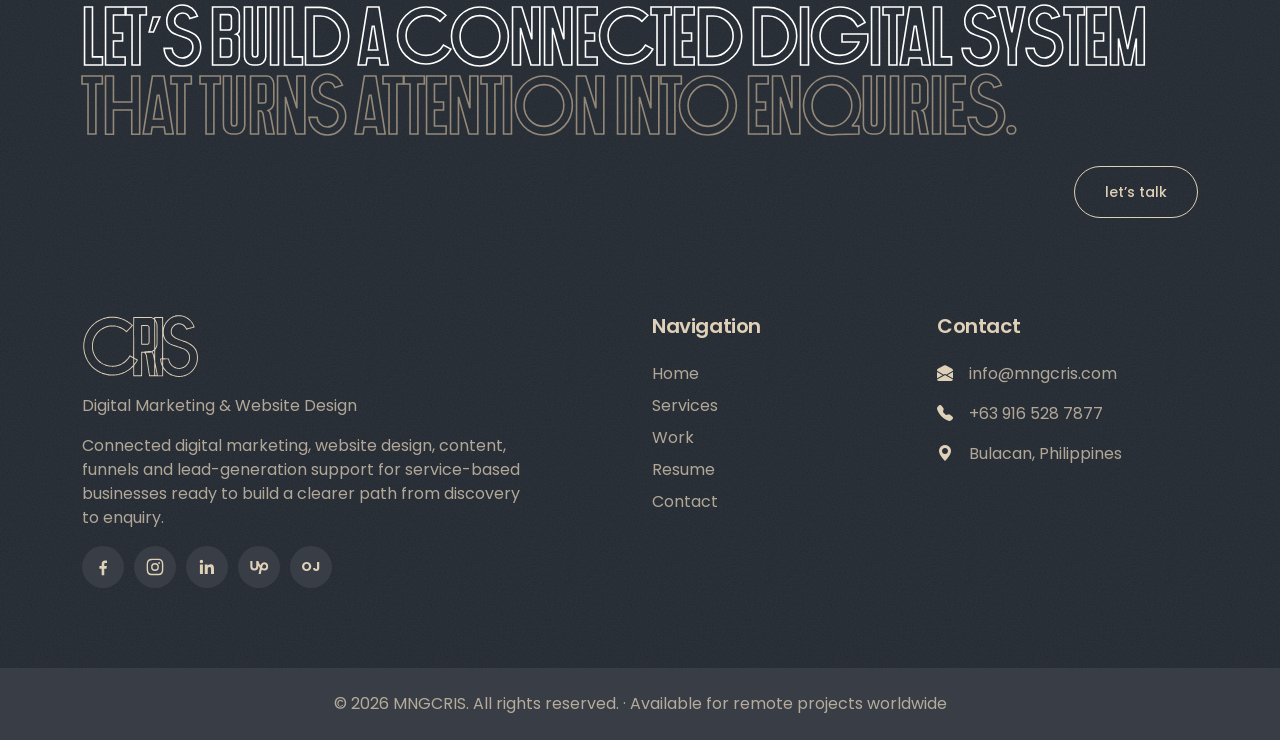
==== commit 21dfe882: "Contact email: info@mngcris.com" ====
--- a/index.html
+++ b/index.html
@@ -23,7 +23,7 @@
 <link rel="icon" type="image/png" sizes="32x32" href="assets/imgs/favicon-32.png?v=3" />
 <link rel="icon" type="image/png" sizes="192x192" href="assets/imgs/favicon-192.png?v=3" />
 <link rel="apple-touch-icon" href="assets/imgs/apple-touch-icon.png?v=3" />
-<link rel="stylesheet" href="assets/css/custom.css" />
+<link rel="stylesheet" href="assets/css/custom.css?v=9" />
 </head>
 <body class="position-relative">
 <header>
@@ -105,7 +105,7 @@
 <p class="sec-label text-white-50"><span>✦</span> Let’s talk</p>
 <h2 class="display-head text-white">Ready to improve your<br/><span class="text-white-50">digital marketing?</span></h2>
 <p class="text-white-50 mx-auto lead-sm mt-3">Tell me about your business and what you're trying to achieve. I'll help you identify which services make the most sense for your goals.</p>
-<div class="d-flex flex-wrap gap-3 justify-content-center mt-4"><a href="contact.html" class="btn btn-primary rounded-pill px-4">Start a Conversation</a><a href="mailto:supportva.cris@gmail.com" class="btn btn-light rounded-pill px-4">supportva.cris@gmail.com</a></div>
+<div class="d-flex flex-wrap gap-3 justify-content-center mt-4"><a href="contact.html" class="btn btn-primary rounded-pill px-4">Start a Conversation</a><a href="mailto:info@mngcris.com" class="btn btn-light rounded-pill px-4">info@mngcris.com</a></div>
 </div></div></section>
 </main>
 <footer>
@@ -123,7 +123,7 @@
    <div class="col-lg-3 col-6 offset-lg-1"><h4 class="text-white mb-4">Navigation</h4><ul class="list-unstyled">
     <li class="mb-2"><a class="text-secondary" href="index.html">Home</a></li><li class="mb-2"><a class="text-secondary" href="services.html">Services</a></li><li class="mb-2"><a class="text-secondary" href="work.html">Work</a></li><li class="mb-2"><a class="text-secondary" href="resume.html">Resume</a></li><li class="mb-2"><a class="text-secondary" href="contact.html">Contact</a></li></ul></div>
    <div class="col-lg-3 col-6"><h4 class="text-white mb-4">Contact</h4>
-    <a href="mailto:supportva.cris@gmail.com" class="d-flex mb-3 text-secondary"><i class="bi bi-envelope-open-fill me-3 text-white"></i>supportva.cris@gmail.com</a>
+    <a href="mailto:info@mngcris.com" class="d-flex mb-3 text-secondary"><i class="bi bi-envelope-open-fill me-3 text-white"></i>info@mngcris.com</a>
     <a href="tel:+639165287877" class="d-flex mb-3 text-secondary"><i class="bi bi-telephone-fill me-3 text-white"></i>+63 916 528 7877</a>
     <p class="d-flex text-secondary"><i class="bi bi-geo-alt-fill me-3 text-white"></i>Bulacan, Philippines</p></div>
   </div></div>
@@ -143,6 +143,6 @@
 <script src="assets/js/vendors/imagesloaded.pkgd.min.js"></script>
 <script src="assets/js/vendors/isotope.pkgd.min.js"></script>
 <script src="assets/js/main.js"></script>
-<script src="assets/js/anim.js"></script>
+<script src="assets/js/anim.js?v=9"></script>
 <script>document.getElementById('yr').textContent=new Date().getFullYear();</script>
 </body></html>
--- a/assets/css/custom.css
+++ b/assets/css/custom.css
@@ -383,3 +383,25 @@
 @media(max-width:767px){.py-6{padding-top:56px;padding-bottom:56px}.hs-btn{width:38px;height:38px}}
 .hs-track.row>[class*="col"]{width:min(480px,84vw)}
 .hs .xcard:not(.xcard-proj){min-height:250px}.xc-more{scrollbar-width:thin}
+/* v9 */
+section .mt-8:has(> [data-hs]),section .mt-8:has(> .hs){margin-top:56px}
+.job-feature{background:linear-gradient(90deg,rgba(148,137,121,.14),transparent);border-left:4px solid #948979;border-radius:12px;margin-top:1rem}
+.dz-tabs{display:flex;flex-wrap:wrap;gap:8px;justify-content:center}
+.dz-tabs button{border:1px solid rgba(148,137,121,.5);background:transparent;color:inherit;border-radius:999px;padding:7px 16px;font-size:14px;transition:.25s}
+.dz-tabs button small{opacity:.6;margin-left:4px}
+.dz-tabs button:hover,.dz-tabs button.active{background:#222831;color:#DFD0B8;border-color:#222831}
+[data-theme=dark] .dz-tabs button:hover,[data-theme=dark] .dz-tabs button.active{background:#DFD0B8;color:#222831;border-color:#DFD0B8}
+.dz-grid{columns:4 240px;column-gap:16px}
+.dz-item{display:block;break-inside:avoid;margin-bottom:16px;border-radius:14px;overflow:hidden;background:#EFE7DA;cursor:zoom-in;box-shadow:0 6px 20px rgba(34,40,49,.08)}
+[data-theme=dark] .dz-item{background:#393E46}
+.dz-item img{width:100%;height:auto;display:block;transition:transform .5s ease}
+.dz-item:hover img{transform:scale(1.06)}
+.dz-item.hide{display:none}
+.dz-lb{position:fixed;inset:0;z-index:2000;background:rgba(20,24,30,.94);display:flex;align-items:center;justify-content:center;padding:60px 70px}
+.dz-lb[hidden]{display:none}
+.dz-lb img{max-width:100%;max-height:100%;object-fit:contain;border-radius:8px}
+.dz-lb button{position:absolute;border:0;background:rgba(223,208,184,.15);color:#DFD0B8;width:46px;height:46px;border-radius:50%;font-size:20px}
+.dz-x{top:14px;right:14px}.dz-p{left:14px;top:50%}.dz-n{right:14px;top:50%}
+.dz-cap{position:absolute;bottom:12px;left:0;right:0;text-align:center;color:#DFD0B8;margin:0;font-size:14px}
+@media(max-width:575px){.dz-grid{columns:2;column-gap:10px}.dz-item{margin-bottom:10px}.dz-lb{padding:60px 10px}.dz-p,.dz-n{top:auto!important;bottom:40px}}
+.svc-group+.svc-group{margin-top:56px!important}
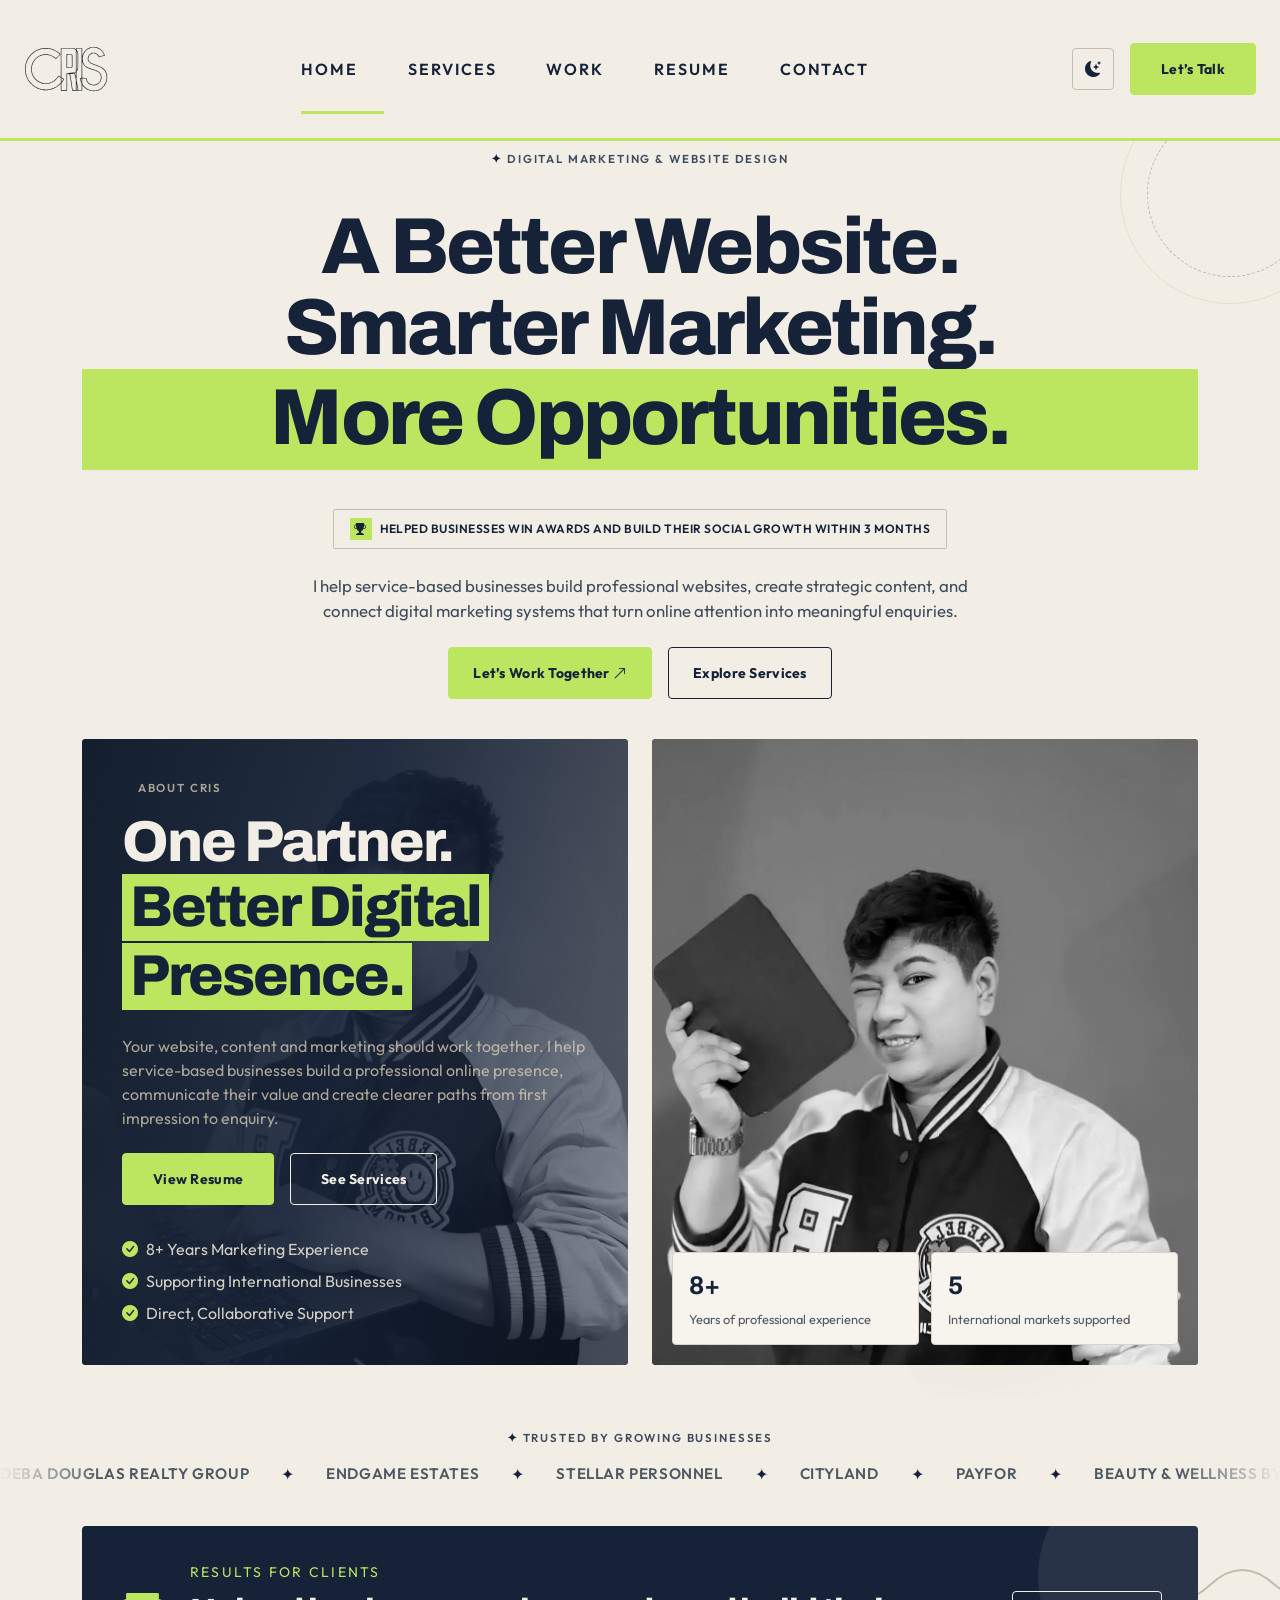
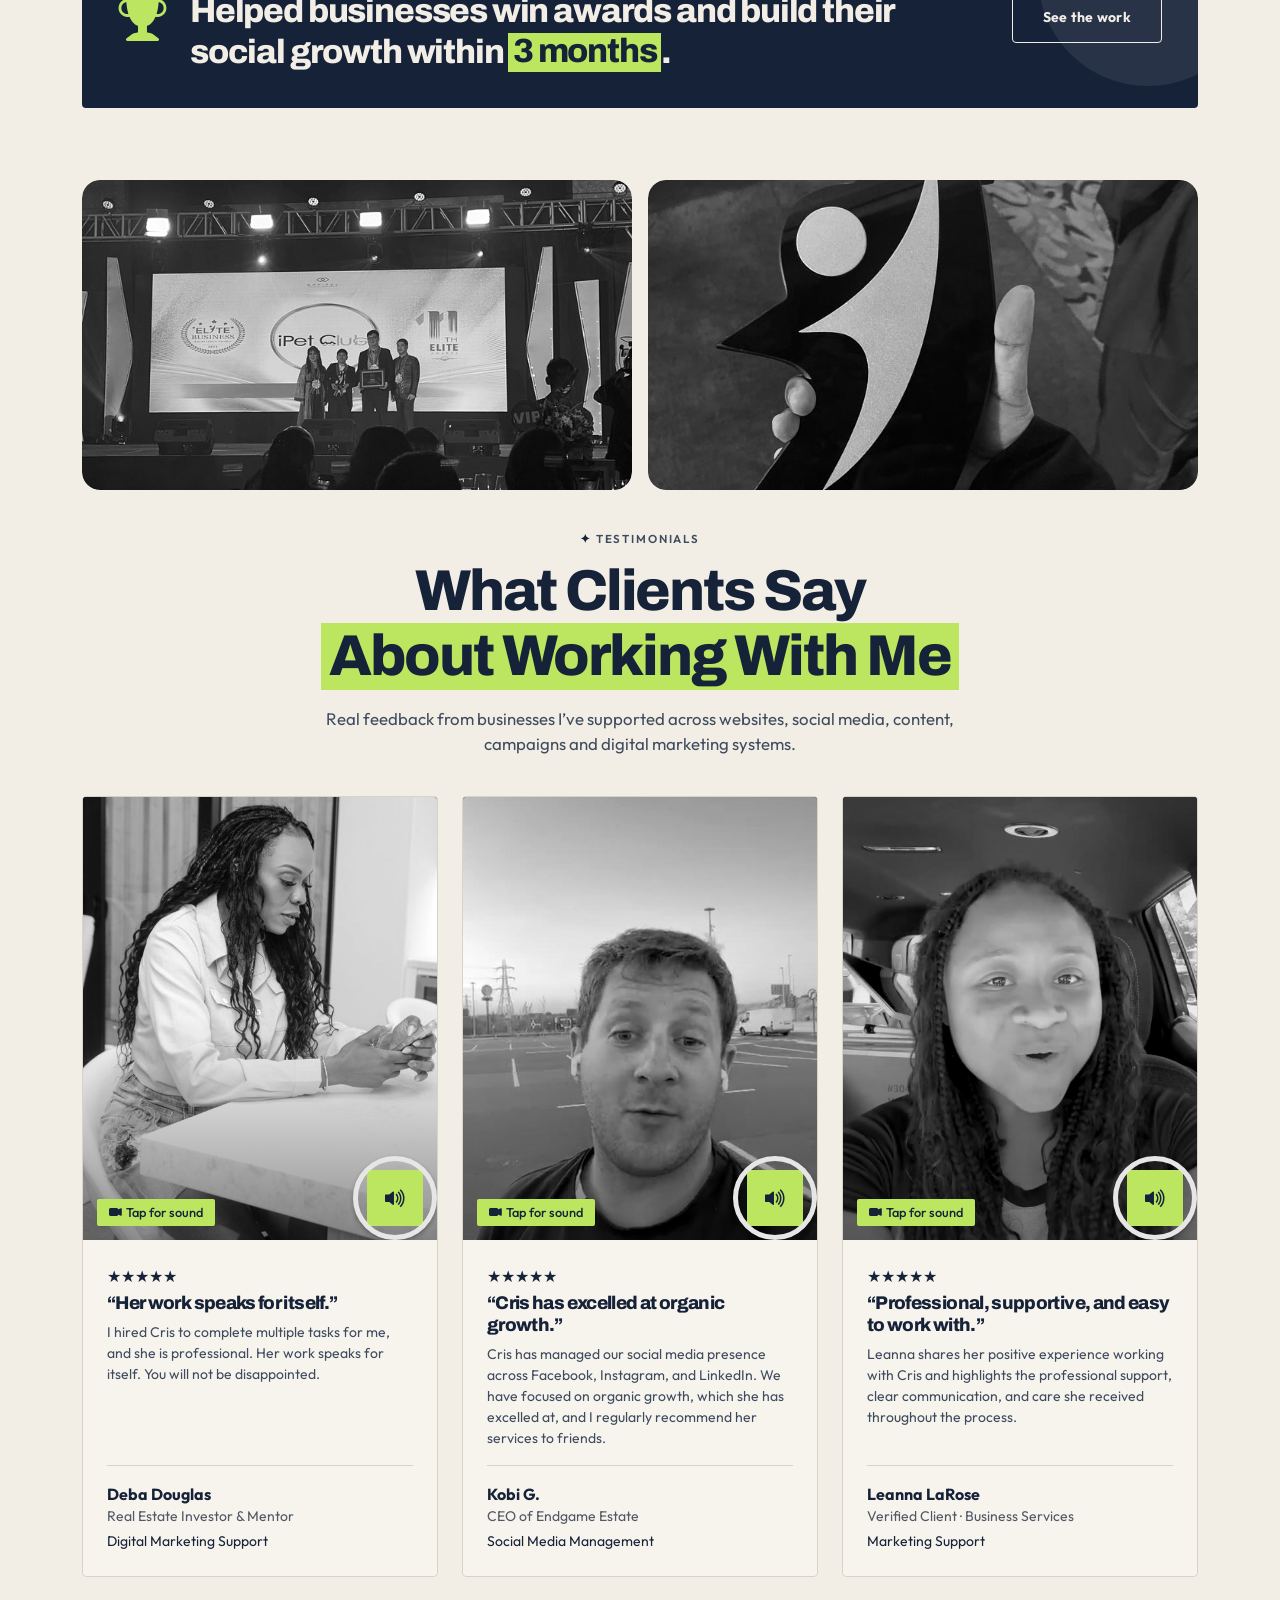
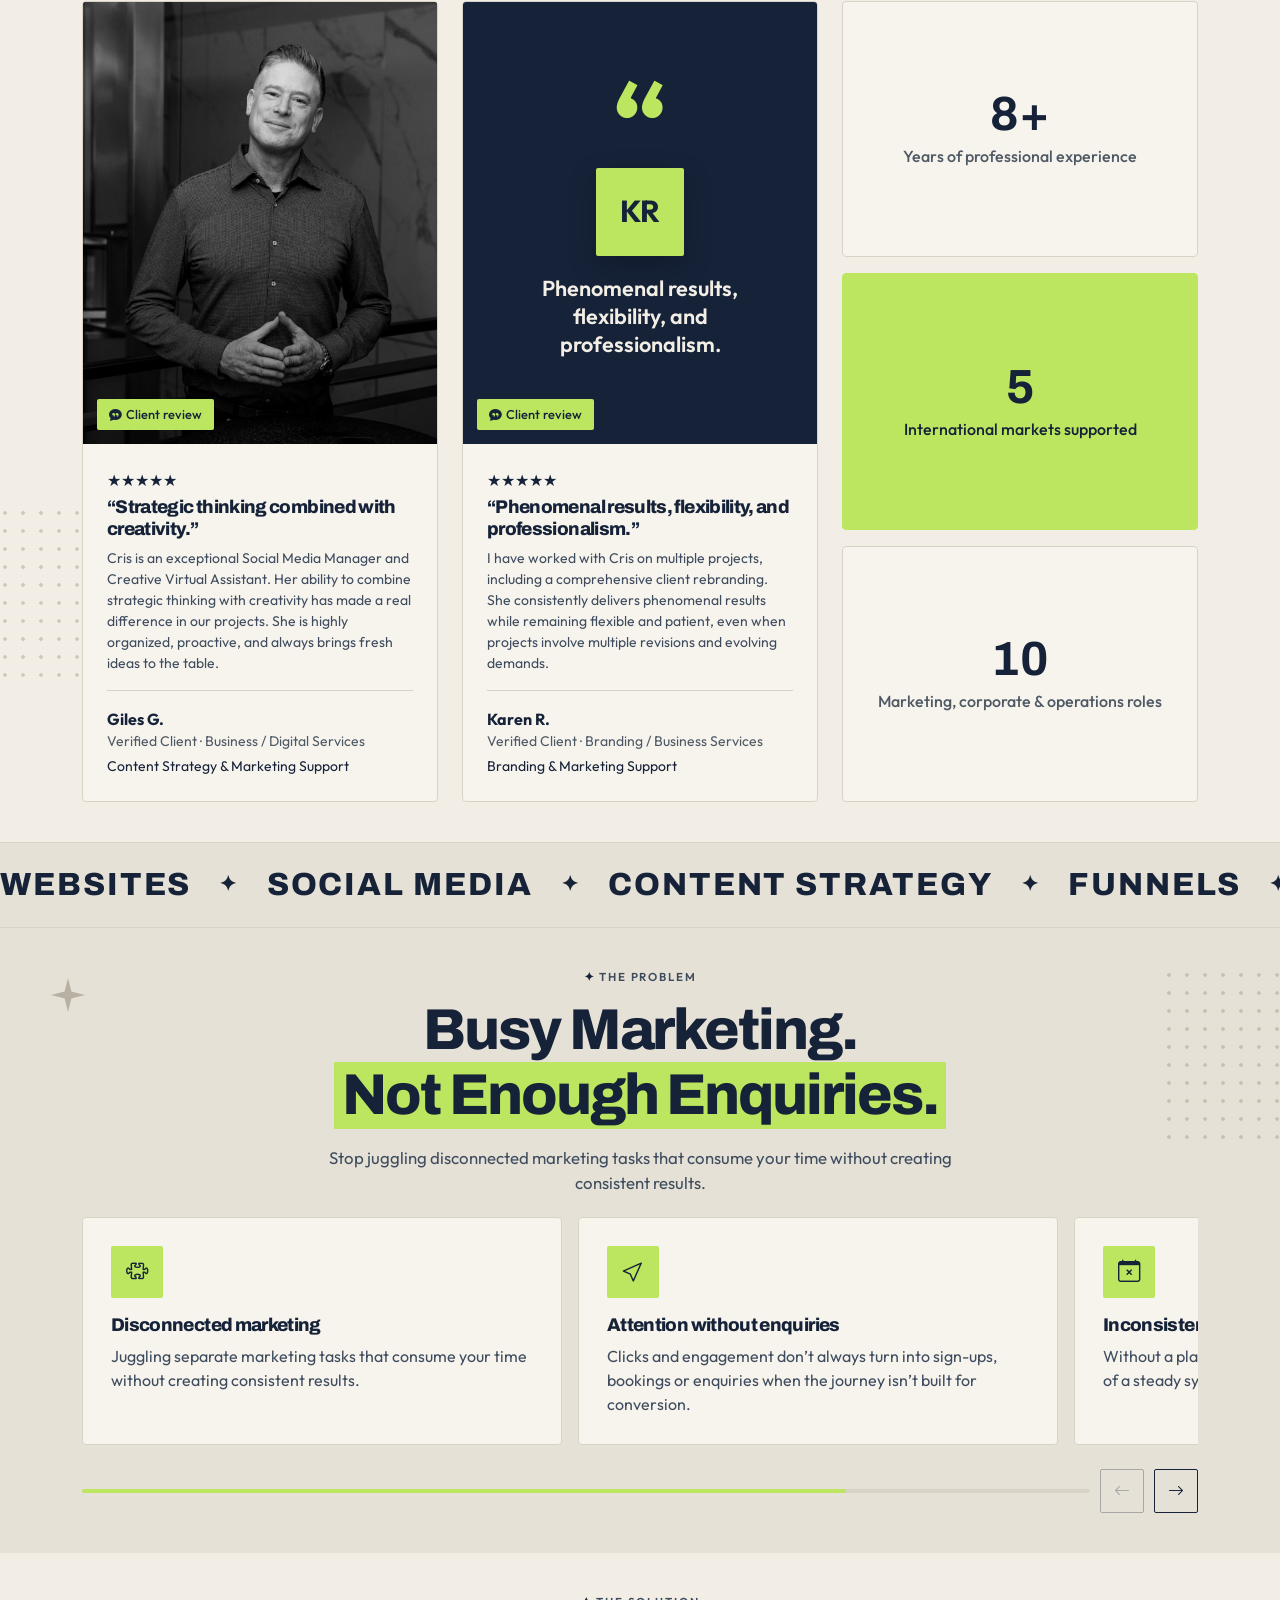
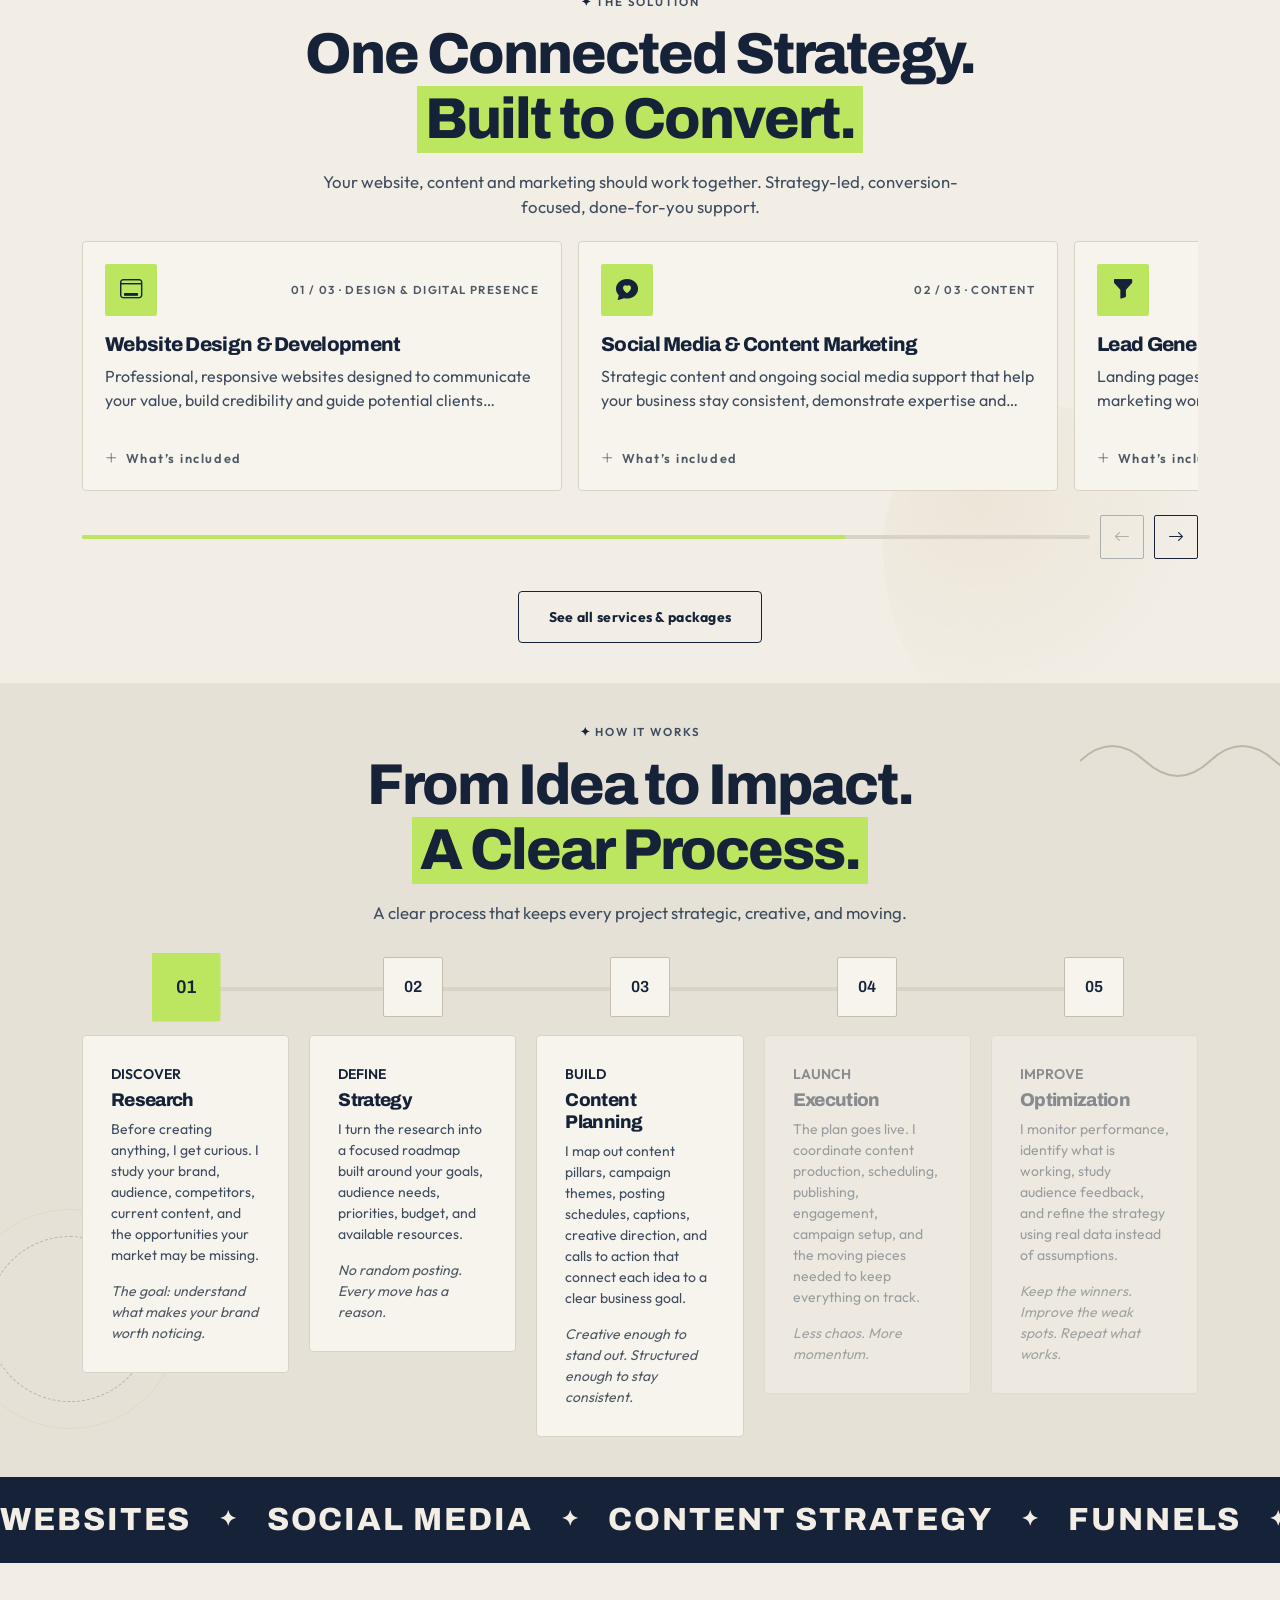
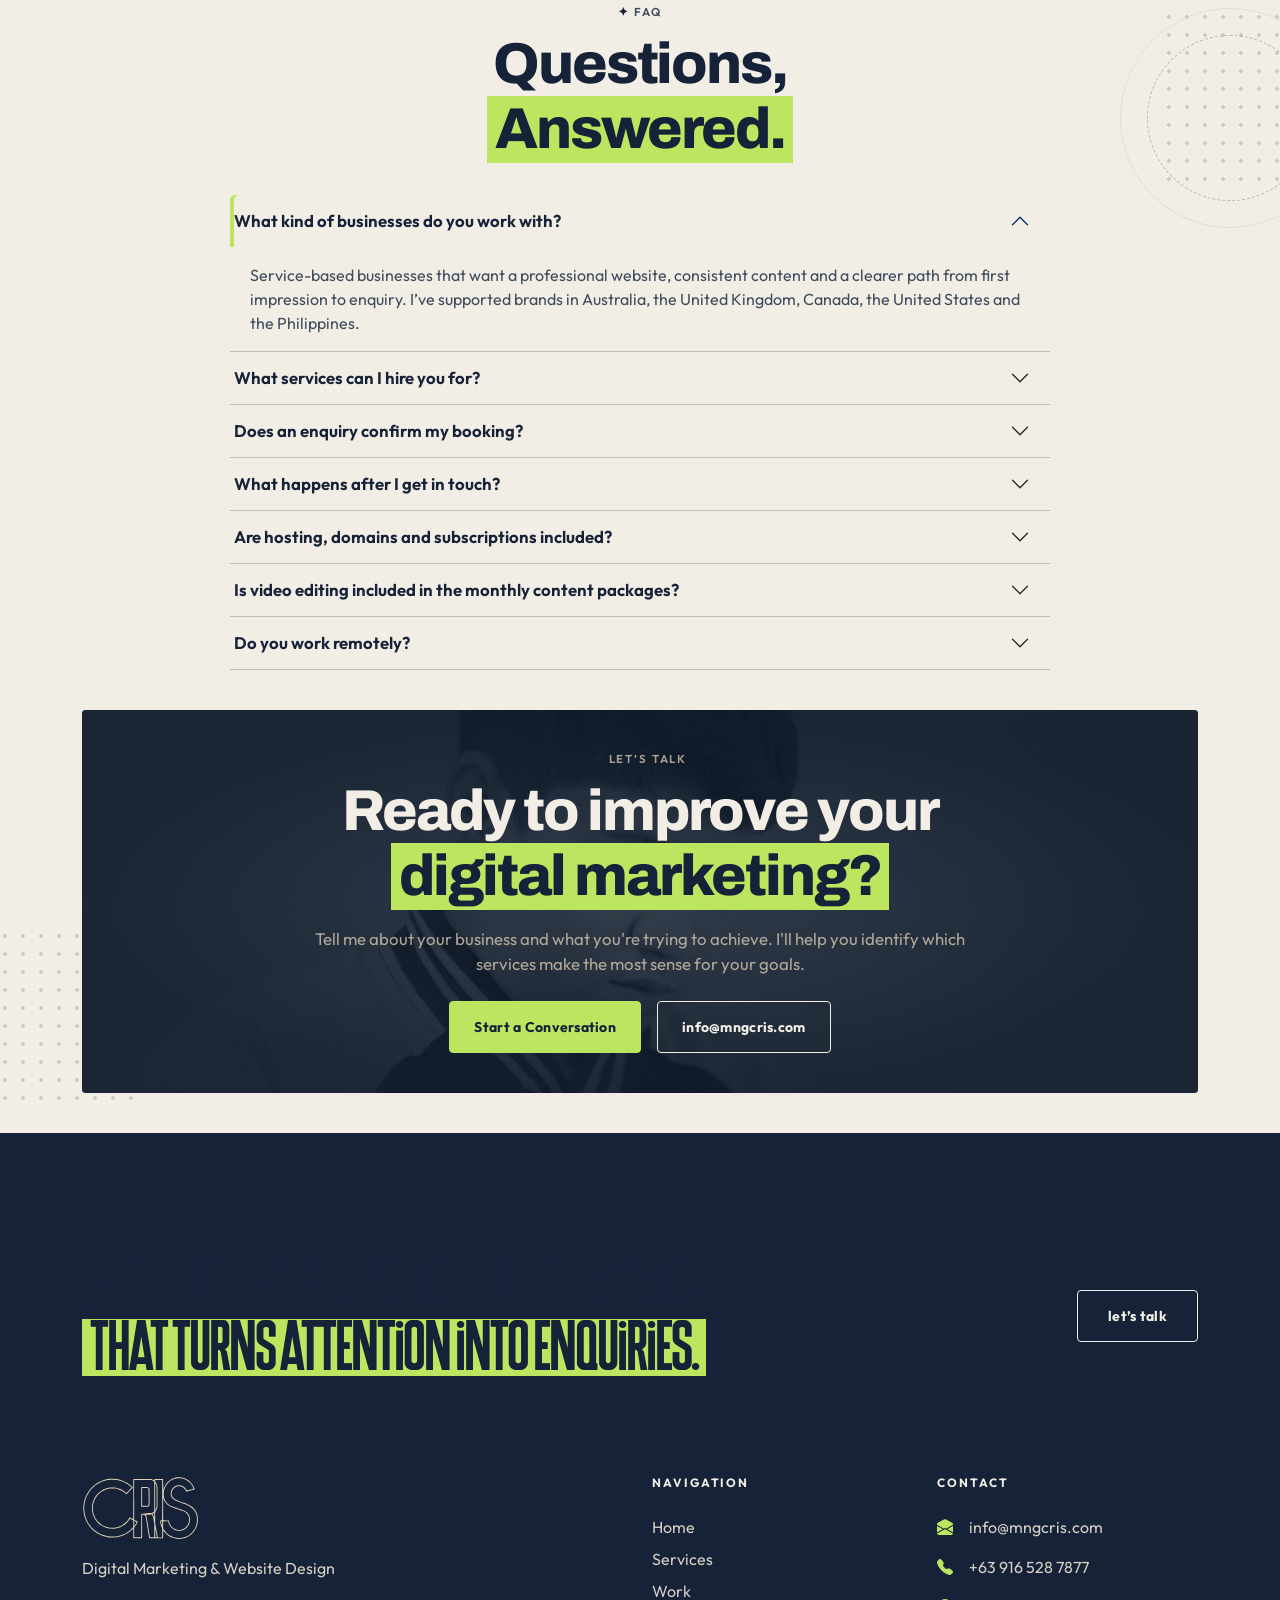
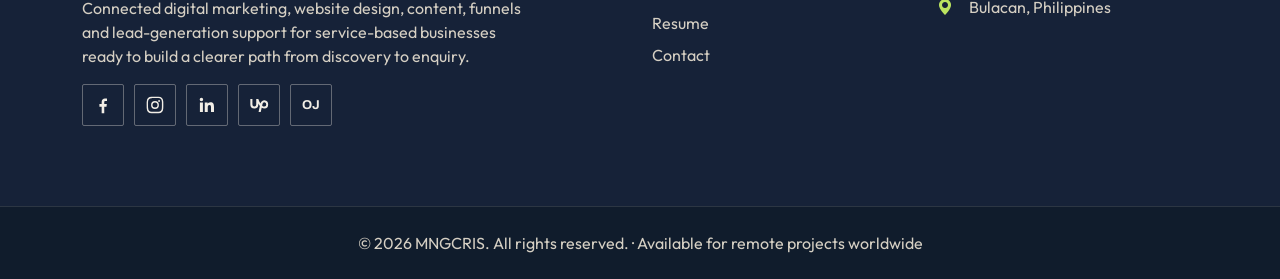
==== commit f540a649: "Restyle the portfolio to the Fieldnotes navy, cream, and lime palette. Centralise colour and type so" ====
--- a/index.html
+++ b/index.html
@@ -18,12 +18,13 @@
 <link rel="stylesheet" href="assets/fonts/fontawesome/solid.min.css" />
 <link rel="stylesheet" href="assets/css/main.css" />
 <link rel="preconnect" href="https://fonts.googleapis.com" /><link rel="preconnect" href="https://fonts.gstatic.com" crossorigin />
-<link rel="stylesheet" href="https://fonts.googleapis.com/css2?family=Poppins:wght@300;400;500;600;700;800&display=swap" />
+<link rel="stylesheet" href="https://fonts.googleapis.com/css2?family=Archivo:wght@600;700;800&family=Outfit:wght@300;400;500;600;700&display=swap" />
 <link rel="icon" href="favicon.ico?v=3" sizes="any" />
 <link rel="icon" type="image/png" sizes="32x32" href="assets/imgs/favicon-32.png?v=3" />
 <link rel="icon" type="image/png" sizes="192x192" href="assets/imgs/favicon-192.png?v=3" />
 <link rel="apple-touch-icon" href="assets/imgs/apple-touch-icon.png?v=3" />
 <link rel="stylesheet" href="assets/css/custom.css?v=9" />
+<link rel="stylesheet" href="assets/css/fieldnotes.css?v=1" />
 </head>
 <body class="position-relative">
 <header>
@@ -65,7 +66,7 @@
 <section class="pt-5 pb-6">
 <div class="container"><p class="sec-label"><span>✦</span> Trusted by growing businesses</p></div>
 <div class="ticker"><div class="ticker-track"><span class="ticker-item">Deba Douglas Realty Group</span><span class="text-accent">✦</span><span class="ticker-item">Endgame Estates</span><span class="text-accent">✦</span><span class="ticker-item">Stellar Personnel</span><span class="text-accent">✦</span><span class="ticker-item">Cityland</span><span class="text-accent">✦</span><span class="ticker-item">Payfor</span><span class="text-accent">✦</span><span class="ticker-item">Beauty &amp; Wellness by Melody</span><span class="text-accent">✦</span><span class="ticker-item">iPet Club</span><span class="text-accent">✦</span><span class="ticker-item">VendSafe</span><span class="text-accent">✦</span><span class="ticker-item">Leash</span><span class="text-accent">✦</span><span class="ticker-item">Lune &amp; Line</span><span class="text-accent">✦</span><span class="ticker-item">Casino Compare</span><span class="text-accent">✦</span><span class="ticker-item">National Air Transport</span><span class="text-accent">✦</span><span class="ticker-item">Staffing Solution.io</span><span class="text-accent">✦</span><span class="ticker-item">Felipe and Sons × The Lerato</span><span class="text-accent">✦</span><span class="ticker-item">Kurum Group of Company</span><span class="text-accent">✦</span><span class="ticker-item">Deba Douglas Realty Group</span><span class="text-accent">✦</span><span class="ticker-item">Endgame Estates</span><span class="text-accent">✦</span><span class="ticker-item">Stellar Personnel</span><span class="text-accent">✦</span><span class="ticker-item">Cityland</span><span class="text-accent">✦</span><span class="ticker-item">Payfor</span><span class="text-accent">✦</span><span class="ticker-item">Beauty &amp; Wellness by Melody</span><span class="text-accent">✦</span><span class="ticker-item">iPet Club</span><span class="text-accent">✦</span><span class="ticker-item">VendSafe</span><span class="text-accent">✦</span><span class="ticker-item">Leash</span><span class="text-accent">✦</span><span class="ticker-item">Lune &amp; Line</span><span class="text-accent">✦</span><span class="ticker-item">Casino Compare</span><span class="text-accent">✦</span><span class="ticker-item">National Air Transport</span><span class="text-accent">✦</span><span class="ticker-item">Staffing Solution.io</span><span class="text-accent">✦</span><span class="ticker-item">Felipe and Sons × The Lerato</span><span class="text-accent">✦</span><span class="ticker-item">Kurum Group of Company</span><span class="text-accent">✦</span></div></div>
-<div class="container mt-6"><div class="award-card"><div class="row align-items-center g-4 position-relative" style="z-index:1"><div class="col-md-auto"><i class="bi bi-trophy-fill"></i></div><div class="col"><p class="small text-uppercase mb-2" style="letter-spacing:.08em;color:#cfe9da">Results for clients</p><h3 class="mb-0">Helped businesses win awards and build their social growth within 3 months.</h3></div><div class="col-md-auto"><a href="work.html" class="btn btn-light rounded-pill">See the work</a></div></div></div></div>
+<div class="container mt-6"><div class="award-card"><div class="row align-items-center g-4 position-relative" style="z-index:1"><div class="col-md-auto"><i class="bi bi-trophy-fill"></i></div><div class="col"><p class="small text-uppercase mb-2" style="letter-spacing:.08em;color:#cfe9da">Results for clients</p><h3 class="mb-0">Helped businesses win awards and build their social growth within <span class="hl">3 months</span>.</h3></div><div class="col-md-auto"><a href="work.html" class="btn btn-light rounded-pill">See the work</a></div></div></div></div>
 <div class="container mt-6"><p class="sec-label"><span>✦</span> In action</p><div class="row g-3 gallery"><div class="col-md-6"><a href="assets/imgs/proof/ig-C1BdEjSyedT-1.jpg" target="_blank"><img loading="lazy" src="assets/imgs/proof/ig-C1BdEjSyedT-1.jpg" alt="iPet Club team receiving an award on stage"/></a></div><div class="col-md-6"><a href="assets/imgs/proof/ig-C1BdEjSyedT-2.jpg" target="_blank"><img loading="lazy" src="assets/imgs/proof/ig-C1BdEjSyedT-2.jpg" alt="Award trophy held up close"/></a></div></div></div>
 <div class="container mt-6 text-center"><p class="sec-label"><span>✦</span> Testimonials</p><h2 class="display-head">What Clients Say<br/><span class="text-muted-2">About Working With Me</span></h2>
 <p class="lead-sm mx-auto mt-3">Real feedback from businesses I’ve supported across websites, social media, content, campaigns and digital marketing systems.</p>
--- a/assets/css/fieldnotes.css
+++ b/assets/css/fieldnotes.css
@@ -0,0 +1,806 @@
+/* Fieldnotes palette — sampled from the Instagram template.
+   Navy #162238, cream #F2EEE6, lime highlighter #BCE560.
+   This file is the source of truth for colour and type. */
+
+:root {
+  --navy: #162238;
+  --navy-deep: #101C2C;
+  --navy-rgb: 22, 34, 56;
+  --cream: #F2EEE6;
+  --cream-deep: #E6E1D6;
+  --paper: #F7F4EE;
+  --lime: #BCE560;
+  --lime-deep: #A8D24E;
+  --ink: #162238;
+  --ink-soft: #3E4C5E;
+  --muted: #4E5964;
+  --line: #D9D3C7;
+  --line-strong: #C4BDB0;
+  --card: #F7F4EE;
+  --bg: #F2EEE6;
+  --ink-on-lime: #162238;
+  --on-navy: #F2EEE6;
+  --on-navy-soft: #D5CFC3;
+  --font-display: "Archivo", "Arial Narrow", sans-serif;
+  --font-body: "Outfit", "Avenir Next", "Segoe UI", sans-serif;
+  --radius: 4px;
+  --bs-primary: #162238;
+  --bs-primary-rgb: 22, 34, 56;
+  --bs-body-color: #162238;
+  --bs-body-bg: #F2EEE6;
+  --bs-heading-color: #162238;
+  --bs-link-color: #162238;
+  --bs-link-hover-color: #101C2C;
+  --bs-border-color: #D9D3C7;
+  --bs-secondary-color: #4E5964;
+  --accent: var(--navy);
+  --accent-soft: var(--cream-deep);
+  --taupe: var(--muted);
+  --taupe-ink: var(--ink-soft);
+  --slate: #24344A;
+}
+
+[data-theme="dark"] {
+  --ink: #F2EEE6;
+  --ink-soft: #D9D3C6;
+  --muted: #C9C2B4;
+  --line: rgba(242, 238, 230, 0.16);
+  --line-strong: rgba(242, 238, 230, 0.32);
+  --card: #1C2C44;
+  --bg: #162238;
+  --paper: #1C2C44;
+  --cream-deep: #122033;
+  --bs-body-color: #F2EEE6;
+  --bs-body-bg: #162238;
+  --bs-heading-color: #F2EEE6;
+  --bs-link-color: #F2EEE6;
+  --bs-link-hover-color: #BCE560;
+  --bs-border-color: rgba(242, 238, 230, 0.2);
+  --bs-secondary-color: #C9C2B4;
+  --accent: var(--cream);
+  --accent-soft: #1C2C44;
+}
+
+body,
+p, li, a, button, input, select, textarea, label,
+.btn, .nav-link, .form-control, .form-select, .accordion-button, .sec-label {
+  font-family: var(--font-body) !important;
+}
+
+body {
+  background: var(--bg) !important;
+  color: var(--ink) !important;
+}
+
+body::after { display: none !important; }
+
+h1, h2, h3, h4, h5, h6,
+.hero-title, .display-head, main .ds-3, main .fs-250, main .ds-4 {
+  font-family: var(--font-display) !important;
+  font-weight: 800 !important;
+  color: var(--ink) !important;
+  letter-spacing: -0.035em !important;
+  -webkit-text-stroke: 0 !important;
+  paint-order: normal;
+  text-transform: none !important;
+}
+
+.hero-title,
+.display-head,
+main section h1,
+main .ds-3,
+main .fs-250,
+footer h2.display-head {
+  color: var(--ink) !important;
+  -webkit-text-stroke: 0 !important;
+  text-transform: none !important;
+  line-height: 1.02 !important;
+  text-wrap: balance;
+}
+
+.hero-title { font-size: clamp(2.7rem, 6.2vw, 5.2rem) !important; }
+.display-head { font-size: clamp(2.1rem, 4.6vw, 3.6rem) !important; }
+main .ds-3 { font-size: clamp(2.3rem, 5vw, 4.1rem) !important; }
+main .fs-250 { font-size: clamp(3.2rem, 7vw, 5.6rem) !important; }
+.display-head.h-sub { font-size: clamp(1.5rem, 2.6vw, 2rem) !important; }
+
+.hero-title:hover,
+.display-head:hover,
+main section h1:hover,
+.card-dark .display-head:hover,
+.card-dark .display-head.text-white,
+.card-dark .display-head.text-white:hover,
+footer .display-head,
+footer .display-head:hover,
+footer .display-head.text-white,
+footer .display-head.text-white:hover,
+[data-theme="dark"] .hero-title,
+[data-theme="dark"] .display-head,
+[data-theme="dark"] main section h1,
+[data-theme="dark"] .hero-title:hover,
+[data-theme="dark"] .display-head:hover {
+  color: var(--ink) !important;
+  -webkit-text-stroke: 0 !important;
+}
+
+.card-dark .display-head,
+.card-dark .display-head.text-white,
+.card-dark h2, .card-dark h3, .award-card h3,
+footer .display-head, footer h2, footer h4, footer .text-white {
+  color: var(--on-navy) !important;
+  -webkit-text-stroke: 0 !important;
+}
+
+/* Lime highlighter blocks behind key words */
+.hl,
+.hero-title .text-muted-2,
+.display-head .text-muted-2,
+.display-head .text-white-50,
+.card-dark .display-head span,
+footer .display-head span,
+.hero-title:hover .text-muted-2,
+.display-head:hover .text-muted-2,
+.card-dark .display-head:hover span,
+footer .display-head:hover span,
+[data-theme="dark"] .hero-title .text-muted-2,
+[data-theme="dark"] .display-head .text-muted-2 {
+  color: var(--ink-on-lime) !important;
+  background: var(--lime) !important;
+  -webkit-text-stroke: 0 !important;
+  box-decoration-break: clone;
+  -webkit-box-decoration-break: clone;
+  padding: 0.01em 0.14em 0.06em;
+  line-height: 1.2;
+}
+
+::selection { background: var(--lime); color: var(--ink-on-lime); }
+
+p, .lead-sm, li { color: var(--ink-soft); }
+.lead-sm { max-width: 680px; }
+.text-secondary, .small.text-secondary, .text-muted { color: var(--muted) !important; }
+.text-primary, .text-accent { color: var(--ink) !important; }
+.text-white { color: var(--on-navy) !important; }
+.text-white-50 { color: var(--on-navy-soft) !important; }
+a { text-underline-offset: 0.16em; }
+main a:not(.btn):hover { color: var(--ink); }
+
+.sec-label {
+  color: var(--ink-soft) !important;
+  letter-spacing: 0.16em !important;
+  font-weight: 600 !important;
+  font-size: 0.72rem !important;
+}
+.sec-label span { color: var(--ink) !important; }
+
+main .text-decoration-underline {
+  text-decoration: none !important;
+  letter-spacing: 0.16em;
+  font-size: 0.72rem !important;
+  font-weight: 600 !important;
+  color: var(--ink-soft) !important;
+  text-transform: uppercase;
+}
+main .text-decoration-underline::before {
+  content: "";
+  display: inline-block;
+  width: 0.55em;
+  height: 0.55em;
+  margin-right: 0.6em;
+  background: var(--lime);
+  transform: translateY(0.02em);
+}
+
+/* Nav */
+header .navbar {
+  background: var(--bg) !important;
+  border-bottom: 3px solid var(--lime);
+}
+.nav-link {
+  color: var(--ink) !important;
+  font-weight: 600 !important;
+  letter-spacing: 0.12em;
+  text-transform: uppercase;
+  font-size: 0.78rem;
+}
+.navbar .nav-link.active,
+.navbar .nav-link:hover {
+  color: var(--ink) !important;
+  box-shadow: inset 0 -3px 0 var(--lime);
+}
+.offcanvas {
+  background: var(--bg) !important;
+  color: var(--ink) !important;
+}
+.offcanvas .nav-link {
+  font-size: 1.25rem !important;
+  letter-spacing: 0.08em;
+  box-shadow: none;
+  padding: 0.45rem 0;
+}
+.offcanvas .btn-close { filter: none; }
+[data-theme="dark"] .offcanvas .btn-close,
+[data-theme="dark"] .btn-close { filter: invert(1) grayscale(1); }
+
+.theme-toggle {
+  width: 42px;
+  height: 42px;
+  border-radius: var(--radius) !important;
+  border: 1px solid var(--line-strong) !important;
+  background: transparent !important;
+  color: var(--ink) !important;
+}
+.theme-toggle:hover { background: var(--lime) !important; color: var(--ink-on-lime) !important; transform: none; }
+
+/* Buttons — lime fill, navy label */
+.btn {
+  border-radius: 2px !important;
+  font-weight: 700 !important;
+  letter-spacing: 0.02em;
+  box-shadow: none !important;
+}
+.btn-primary,
+.card-dark .btn-primary,
+.award-card .btn-primary,
+footer .btn-primary,
+[data-theme="dark"] .btn-primary,
+.btn-dark {
+  background: var(--lime) !important;
+  border-color: var(--lime) !important;
+  color: var(--ink-on-lime) !important;
+}
+.btn-primary:hover,
+.card-dark .btn-primary:hover,
+.award-card .btn-primary:hover,
+footer .btn-primary:hover,
+[data-theme="dark"] .btn-primary:hover,
+.btn-dark:hover {
+  background: var(--lime-deep) !important;
+  border-color: var(--lime-deep) !important;
+  color: var(--ink-on-lime) !important;
+  transform: translateY(-2px);
+}
+.btn-outline-dark,
+.btn-outline-secondary,
+.btn-outline-primary {
+  background: transparent !important;
+  color: var(--ink) !important;
+  border: 1px solid var(--ink) !important;
+}
+.btn-outline-dark:hover,
+.btn-outline-secondary:hover,
+.btn-outline-primary:hover {
+  background: var(--ink) !important;
+  color: var(--bg) !important;
+  border-color: var(--ink) !important;
+}
+.btn-light,
+.card-dark .btn-light,
+.award-card .btn-light,
+footer .btn-light {
+  background: transparent !important;
+  border: 1px solid var(--on-navy) !important;
+  color: var(--on-navy) !important;
+}
+.btn-light:hover,
+.card-dark .btn-light:hover,
+.award-card .btn-light:hover,
+footer .btn-light:hover {
+  background: var(--cream) !important;
+  color: var(--navy) !important;
+  border-color: var(--cream) !important;
+}
+.rounded-pill, .rounded-4, .rounded-3, .rounded { border-radius: var(--radius) !important; }
+
+/* Cards and surfaces */
+.soft-card,
+.xcard:not(.xcard-proj),
+.p-5.border,
+.p-6.border,
+.p-7,
+.bg-secondary-1 {
+  background: var(--card) !important;
+  background-image: none !important;
+  border: 1px solid var(--line) !important;
+  border-radius: var(--radius) !important;
+  box-shadow: none !important;
+  color: var(--ink);
+}
+.bg-soft, .bg-accent-soft, .band:not(.band-dark) {
+  background: var(--cream-deep) !important;
+  background-image: none !important;
+  border-color: var(--line) !important;
+}
+.soft-card:hover,
+.p-5.border:hover,
+.p-6.border:hover {
+  transform: translateY(-4px);
+  border-color: var(--navy) !important;
+  box-shadow: none !important;
+}
+
+.card-dark {
+  background: var(--navy) !important;
+  background-image: none !important;
+  color: var(--on-navy) !important;
+  border-radius: var(--radius) !important;
+}
+.card-dark p, .card-dark li, .award-card p, .award-card li,
+footer p, footer li, footer a, .card-dark .text-white-50 {
+  color: var(--on-navy-soft);
+}
+.card-dark .text-white,
+.card-dark strong,
+footer .text-white { color: var(--on-navy) !important; }
+.card-dark .text-accent,
+.card-dark .text-primary,
+.award-card .bi,
+.card-dark .list-check .bi { color: var(--lime) !important; }
+
+.card-photo { border-radius: var(--radius) !important; background: var(--navy-deep); }
+.card-photo img,
+.card-photo picture img,
+.resume-photo,
+.gallery img,
+.vid-thumb img,
+.vid-thumb video,
+.bg-photo::before {
+  filter: grayscale(1) contrast(1.06) !important;
+}
+.resume-photo { box-shadow: none !important; border: 1px solid var(--line); }
+
+.stat-pill {
+  background: var(--paper) !important;
+  border-radius: var(--radius) !important;
+  box-shadow: none !important;
+  border: 1px solid var(--line);
+}
+.stat-pill strong, .big-num { color: var(--ink) !important; font-family: var(--font-display) !important; }
+.stat-pill span { color: var(--muted) !important; }
+
+.stat-box {
+  background: var(--card) !important;
+  background-image: none !important;
+  border-radius: var(--radius) !important;
+  border: 1px solid var(--line);
+}
+.stat-box .big-num { color: var(--ink) !important; }
+.stat-lbl { color: var(--muted) !important; }
+.stat-dark {
+  background: var(--lime) !important;
+  background-image: none !important;
+  border-color: var(--lime) !important;
+}
+.stat-dark .big-num,
+.stat-dark .stat-lbl { color: var(--ink-on-lime) !important; }
+
+.icon-box {
+  background: var(--lime) !important;
+  color: var(--ink-on-lime) !important;
+  border-radius: 2px !important;
+}
+.icon-box::after { display: none !important; }
+
+.hero-badge {
+  background: transparent !important;
+  background-image: none !important;
+  color: var(--ink) !important;
+  border: 1px solid var(--line-strong);
+  border-radius: 2px !important;
+  font-size: 0.75rem !important;
+  font-weight: 600;
+  letter-spacing: 0.04em;
+  text-transform: uppercase;
+}
+.hero-badge i {
+  color: var(--ink-on-lime) !important;
+  background: var(--lime);
+  width: 1.35rem;
+  height: 1.35rem;
+  display: inline-flex;
+  align-items: center;
+  justify-content: center;
+}
+
+.award-card {
+  background: var(--navy) !important;
+  background-image: none !important;
+  color: var(--on-navy) !important;
+  border-radius: var(--radius) !important;
+}
+.award-card h3 { color: var(--on-navy) !important; }
+.award-card .small { color: var(--lime) !important; letter-spacing: 0.16em !important; }
+.award-card .bi-trophy-fill { color: var(--lime) !important; }
+.award-card::before, .card-dark:not(.bg-photo)::before { display: none !important; }
+
+/* Numbered lists and dividers */
+.p-5.border > p.text-primary,
+.svc-group > p.text-primary {
+  display: inline-block;
+  background: var(--lime);
+  color: var(--ink-on-lime) !important;
+  padding: 0.1em 0.45em;
+  font-family: var(--font-display) !important;
+  font-weight: 800 !important;
+  letter-spacing: 0.04em;
+  margin-bottom: 0.75rem;
+}
+.list-check { list-style: none; padding-left: 0; }
+.list-check .bi { color: var(--navy) !important; }
+[data-theme="dark"] .list-check .bi { color: var(--lime) !important; }
+.border-top, .border-bottom { border-color: var(--line) !important; }
+.job-feature {
+  background: linear-gradient(90deg, rgba(188, 229, 96, 0.28), transparent) !important;
+  border-left: 4px solid var(--lime) !important;
+  border-radius: 0 !important;
+}
+
+/* FAQ */
+.faq .accordion-item {
+  background: transparent !important;
+  border: 0 !important;
+  border-bottom: 1px solid var(--line-strong) !important;
+  border-radius: 0 !important;
+  margin-bottom: 0 !important;
+}
+.faq .accordion-button {
+  background: transparent !important;
+  color: var(--ink) !important;
+  font-weight: 650 !important;
+  box-shadow: none !important;
+  padding-left: 0.25rem;
+}
+.faq .accordion-button:not(.collapsed) {
+  background: transparent !important;
+  color: var(--ink) !important;
+  box-shadow: inset 4px 0 0 var(--lime) !important;
+}
+.faq .accordion-body { color: var(--ink-soft); }
+[data-theme="dark"] .accordion-button::after { filter: invert(1); }
+
+/* Flow */
+.flow-track { background: var(--line) !important; }
+.flow-fill { background: var(--lime) !important; }
+.flow-dot {
+  background: var(--navy) !important;
+  box-shadow: 0 0 0 6px rgba(188, 229, 96, 0.45) !important;
+}
+.flow-node {
+  border-radius: 2px !important;
+  background: var(--card) !important;
+  border: 1px solid var(--line-strong) !important;
+  color: var(--ink) !important;
+  font-family: var(--font-display) !important;
+}
+.flow-step.on .flow-node,
+[data-theme="dark"] .flow-step.on .flow-node {
+  background: var(--lime) !important;
+  border-color: var(--lime) !important;
+  color: var(--ink-on-lime) !important;
+  box-shadow: none !important;
+}
+@media (prefers-reduced-motion: reduce) {
+  .flow-step .flow-node {
+    background: var(--lime) !important;
+    border-color: var(--lime) !important;
+    color: var(--ink-on-lime) !important;
+  }
+}
+
+/* Bands and ticker */
+.band-track span {
+  font-family: var(--font-display) !important;
+  font-weight: 800;
+  color: var(--ink) !important;
+  -webkit-text-stroke: 0 !important;
+  letter-spacing: 0.06em;
+}
+.band-dark { background: var(--navy) !important; border-color: var(--navy) !important; }
+.band-dark .band-track span { color: var(--cream) !important; -webkit-text-stroke: 0 !important; }
+.band:not(.band-dark) .bd-star { color: var(--navy) !important; -webkit-text-stroke: 0 !important; }
+.band-dark .bd-star { color: var(--lime) !important; -webkit-text-stroke: 0 !important; }
+.ticker-item { color: var(--muted) !important; font-weight: 600; letter-spacing: 0.04em; text-transform: uppercase; font-size: 0.95rem; }
+.ticker .text-accent, .ticker .text-primary { color: var(--navy) !important; }
+[data-theme="dark"] .ticker .text-accent,
+[data-theme="dark"] .ticker .text-primary { color: var(--lime) !important; }
+
+/* Testimonials */
+.quote-thumb {
+  background: var(--navy) !important;
+  border-radius: 0;
+}
+.q-mark { color: var(--lime) !important; }
+.q-ini {
+  background: var(--lime) !important;
+  color: var(--ink-on-lime) !important;
+  border-radius: 2px !important;
+}
+.q-line { color: var(--cream) !important; }
+.play-btn {
+  background: var(--lime) !important;
+  color: var(--ink-on-lime) !important;
+  border-radius: 2px !important;
+}
+.vid-tag {
+  background: var(--lime) !important;
+  color: var(--ink-on-lime) !important;
+  border-radius: 2px !important;
+}
+.video-card .border-top { border-color: var(--line) !important; }
+
+/* Work */
+.browser-frame {
+  border-radius: var(--radius) !important;
+  border: 1px solid var(--line) !important;
+  box-shadow: none !important;
+  background: var(--paper) !important;
+}
+.bf-bar { background: var(--navy) !important; }
+.bf-bar span { background: var(--lime) !important; }
+.bf-bar span:nth-child(2) { background: var(--cream) !important; }
+.bf-bar span:nth-child(3) { background: transparent !important; border: 1px solid var(--cream) !important; }
+.bf-url { background: #24344A !important; color: var(--cream) !important; border-radius: 2px !important; }
+.kpi {
+  background: rgba(242, 238, 230, 0.06) !important;
+  border: 1px solid rgba(242, 238, 230, 0.16) !important;
+  border-radius: var(--radius) !important;
+  color: var(--on-navy) !important;
+}
+.kpi-num { color: var(--lime) !important; font-family: var(--font-display) !important; }
+.kpi-lbl, .kpi-note, .case-steps .cs, .case-foot { color: var(--on-navy-soft) !important; }
+.case-steps strong { color: var(--on-navy) !important; }
+.case-steps .cs i { color: var(--ink-on-lime) !important; background: var(--lime) !important; border-radius: 2px !important; }
+.bar { background: rgba(242, 238, 230, 0.12) !important; border-radius: 0 !important; }
+.bar i { background: var(--lime) !important; }
+.case-foot { border-top: 1px solid rgba(242, 238, 230, 0.16) !important; }
+.xcard {
+  border-radius: var(--radius) !important;
+  border-color: var(--line) !important;
+}
+.xcard.open, .xcard:hover { border-color: var(--navy) !important; box-shadow: none !important; }
+.xc-more { background: var(--card) !important; }
+.xc-otitle { color: var(--ink) !important; }
+.xc-tag, .xc-hint { color: var(--muted) !important; letter-spacing: 0.12em; }
+.xc-sum { color: var(--ink-soft) !important; }
+.dz-tabs button {
+  border-radius: 2px !important;
+  border: 1px solid var(--line-strong) !important;
+  color: var(--ink) !important;
+  letter-spacing: 0.06em;
+  text-transform: uppercase;
+  font-weight: 600;
+  font-size: 0.72rem !important;
+}
+.dz-tabs button:hover, .dz-tabs button.active,
+[data-theme="dark"] .dz-tabs button:hover,
+[data-theme="dark"] .dz-tabs button.active {
+  background: var(--lime) !important;
+  color: var(--ink-on-lime) !important;
+  border-color: var(--lime) !important;
+}
+.dz-item { border-radius: 2px !important; background: var(--cream-deep) !important; }
+.hs-btn {
+  border-radius: 2px !important;
+  border: 1px solid var(--ink) !important;
+  color: var(--ink) !important;
+  background: transparent !important;
+}
+.hs-btn:hover:not(:disabled) { background: var(--ink) !important; color: var(--bg) !important; }
+.hs-progress { background: var(--line) !important; }
+.hs-progress i { background: var(--lime) !important; }
+.xcard-proj { background: var(--card) !important; border: 1px solid var(--line) !important; }
+
+/* Forms */
+.form-control, .form-select {
+  background: var(--paper) !important;
+  color: var(--ink) !important;
+  border: 1px solid var(--line-strong) !important;
+  border-radius: 2px !important;
+}
+.form-control::placeholder { color: var(--muted); }
+.form-control:focus, .form-select:focus {
+  border-color: var(--navy) !important;
+  box-shadow: 0 0 0 3px rgba(188, 229, 96, 0.55) !important;
+}
+
+/* Footer */
+.footer-home1 {
+  background: var(--navy) !important;
+  background-image: none !important;
+}
+footer .bg-dark {
+  background: var(--navy-deep) !important;
+  border-top: 1px solid rgba(242, 238, 230, 0.12);
+}
+footer h4 {
+  font-family: var(--font-body) !important;
+  font-size: 0.75rem !important;
+  font-weight: 700 !important;
+  letter-spacing: 0.16em !important;
+  text-transform: uppercase !important;
+  color: var(--lime) !important;
+}
+footer a { color: var(--on-navy-soft) !important; text-decoration: none; }
+footer a:hover { color: var(--lime) !important; }
+footer .text-secondary { color: var(--on-navy-soft) !important; }
+footer .bi { color: var(--lime) !important; }
+
+.socials a {
+  background: var(--navy) !important;
+  color: var(--cream) !important;
+  border-radius: 2px !important;
+}
+.socials a:hover { background: var(--lime) !important; color: var(--ink-on-lime) !important; }
+.socials-dark a {
+  background: transparent !important;
+  color: var(--cream) !important;
+  border: 1px solid rgba(242, 238, 230, 0.35);
+}
+.socials-dark a:hover {
+  background: var(--lime) !important;
+  color: var(--ink-on-lime) !important;
+  border-color: var(--lime) !important;
+}
+.oj-badge { font-family: var(--font-display) !important; }
+
+.to-top {
+  background: var(--navy) !important;
+  color: var(--lime) !important;
+  border-radius: 2px !important;
+}
+.to-top .tt-bg { stroke: rgba(188, 229, 96, 0.25) !important; }
+.to-top .tt-ring { stroke: var(--lime) !important; }
+[data-theme="dark"] .to-top { background: var(--lime) !important; color: var(--ink-on-lime) !important; }
+[data-theme="dark"] .to-top .tt-ring { stroke: var(--navy) !important; }
+
+.bg-laptop::after {
+  background: linear-gradient(100deg, rgba(16, 28, 44, 0.96) 0%, rgba(22, 34, 56, 0.9) 46%, rgba(22, 34, 56, 0.5) 100%) !important;
+}
+.bg-stylus::after {
+  background: radial-gradient(ellipse at center, rgba(16, 28, 44, 0.82), rgba(16, 28, 44, 0.94) 72%) !important;
+}
+@media (max-width: 767px) {
+  .bg-laptop::after { background: rgba(16, 28, 44, 0.9) !important; }
+  .py-6 { padding-top: 64px; padding-bottom: 64px; }
+  .hero-title { font-size: clamp(2.35rem, 11vw, 3.1rem) !important; }
+  .display-head { font-size: clamp(1.85rem, 8vw, 2.5rem) !important; }
+}
+
+/* Focus */
+:focus-visible {
+  outline: 2px solid var(--navy);
+  outline-offset: 3px;
+}
+[data-theme="dark"] :focus-visible { outline-color: var(--lime); }
+.btn-primary:focus-visible, .btn-dark:focus-visible { outline-color: var(--navy); }
+
+/* Skill chips stay readable square tags */
+main .px-3.py-2.border {
+  border-color: var(--line-strong) !important;
+  color: var(--ink);
+  background: transparent;
+  font-size: 0.85rem;
+}
+
+/* Win against earlier !important palette layers in custom.css */
+html body .text-primary,
+html body .text-accent { color: var(--ink) !important; }
+html body .card-dark .text-accent,
+html body .card-dark .text-primary,
+html body .award-card .bi-trophy-fill { color: var(--lime) !important; }
+html body .list-check .bi { color: var(--navy) !important; }
+html[data-theme="dark"] body .list-check .bi,
+html body .card-dark .list-check .bi { color: var(--lime) !important; }
+
+html[data-theme="dark"] body {
+  background: var(--bg) !important;
+  color: var(--ink) !important;
+}
+html[data-theme="dark"] body h1,
+html[data-theme="dark"] body h2,
+html[data-theme="dark"] body h3,
+html[data-theme="dark"] body h4,
+html[data-theme="dark"] body h5,
+html[data-theme="dark"] body h6 { color: var(--ink) !important; }
+html[data-theme="dark"] body p,
+html[data-theme="dark"] body li,
+html[data-theme="dark"] body .lead-sm { color: var(--ink-soft) !important; }
+html[data-theme="dark"] body .text-secondary,
+html[data-theme="dark"] body .small.text-secondary { color: var(--muted) !important; }
+html[data-theme="dark"] body .nav-link { color: var(--ink) !important; }
+html[data-theme="dark"] body .navbar .nav-link.active,
+html[data-theme="dark"] body .navbar .nav-link:hover { color: var(--ink) !important; }
+html[data-theme="dark"] body header .navbar { background: var(--bg) !important; }
+
+html body .btn-primary,
+html body .btn-dark,
+html body .card-dark .btn-primary,
+html body .award-card .btn-primary,
+html body footer .btn-primary,
+html[data-theme="dark"] body .btn-primary {
+  background: var(--lime) !important;
+  border-color: var(--lime) !important;
+  color: var(--ink-on-lime) !important;
+}
+html body .btn-primary:hover,
+html body .btn-dark:hover,
+html[data-theme="dark"] body .btn-primary:hover {
+  background: var(--lime-deep) !important;
+  border-color: var(--lime-deep) !important;
+  color: var(--ink-on-lime) !important;
+}
+html[data-theme="dark"] body .btn-outline-dark,
+html[data-theme="dark"] body .btn-outline-secondary,
+html[data-theme="dark"] body .btn-outline-primary {
+  color: var(--ink) !important;
+  border-color: var(--ink) !important;
+  background: transparent !important;
+}
+html[data-theme="dark"] body .btn-outline-dark:hover,
+html[data-theme="dark"] body .btn-outline-secondary:hover,
+html[data-theme="dark"] body .btn-outline-primary:hover {
+  background: var(--cream) !important;
+  color: var(--navy) !important;
+}
+
+html[data-theme="dark"] body .soft-card,
+html[data-theme="dark"] body .xcard:not(.xcard-proj),
+html[data-theme="dark"] body .p-5.border,
+html[data-theme="dark"] body .p-6.border,
+html[data-theme="dark"] body .flow-card,
+html[data-theme="dark"] body .bg-secondary-1,
+html[data-theme="dark"] body .xc-more,
+html[data-theme="dark"] body .xcard-proj {
+  background: var(--card) !important;
+  background-image: none !important;
+  border-color: var(--line) !important;
+  color: var(--ink) !important;
+}
+html[data-theme="dark"] body .xc-otitle,
+html[data-theme="dark"] body .xc-sum { color: var(--ink-soft) !important; }
+html[data-theme="dark"] body .xc-tag,
+html[data-theme="dark"] body .xc-hint { color: var(--muted) !important; }
+html[data-theme="dark"] body .bg-soft,
+html[data-theme="dark"] body .band:not(.band-dark) {
+  background: var(--cream-deep) !important;
+  background-image: none !important;
+}
+html[data-theme="dark"] body .stat-box { background: var(--card) !important; }
+html[data-theme="dark"] body .stat-box .big-num { color: var(--ink) !important; }
+html[data-theme="dark"] body .stat-lbl { color: var(--muted) !important; }
+html[data-theme="dark"] body .stat-dark { background: var(--lime) !important; }
+html[data-theme="dark"] body .stat-dark .big-num,
+html[data-theme="dark"] body .stat-dark .stat-lbl { color: var(--ink-on-lime) !important; }
+html[data-theme="dark"] body .stat-pill { background: var(--navy-deep) !important; }
+html[data-theme="dark"] body .stat-pill strong { color: var(--cream) !important; }
+html[data-theme="dark"] body .stat-pill span { color: var(--on-navy-soft) !important; }
+html[data-theme="dark"] body .icon-box { background: var(--lime) !important; color: var(--ink-on-lime) !important; }
+html[data-theme="dark"] body .hero-badge { background: transparent !important; color: var(--ink) !important; }
+html[data-theme="dark"] body .footer-home1 { background: var(--navy-deep) !important; }
+html[data-theme="dark"] body footer .bg-dark { background: #0C1624 !important; }
+html[data-theme="dark"] body .socials a { background: transparent !important; color: var(--cream) !important; border: 1px solid rgba(242,238,230,.35); }
+html[data-theme="dark"] body .socials a:hover { background: var(--lime) !important; color: var(--ink-on-lime) !important; }
+html[data-theme="dark"] body .card-dark p,
+html[data-theme="dark"] body .card-dark li,
+html[data-theme="dark"] body footer p,
+html[data-theme="dark"] body footer li { color: var(--on-navy-soft) !important; }
+html[data-theme="dark"] body .card-dark .display-head,
+html[data-theme="dark"] body footer .display-head,
+html[data-theme="dark"] body footer h4 { color: var(--on-navy) !important; }
+html[data-theme="dark"] body footer h4 { color: var(--lime) !important; }
+html[data-theme="dark"] body .faq .accordion-button { background: transparent !important; color: var(--ink) !important; }
+html[data-theme="dark"] body .faq .accordion-button:not(.collapsed) {
+  background: transparent !important;
+  color: var(--ink) !important;
+  box-shadow: inset 4px 0 0 var(--lime) !important;
+}
+html[data-theme="dark"] body .form-control,
+html[data-theme="dark"] body .form-select {
+  background: var(--navy-deep) !important;
+  color: var(--cream) !important;
+  border-color: rgba(242, 238, 230, 0.28) !important;
+}
+html[data-theme="dark"] body .dz-item { background: var(--cream-deep) !important; }
+html[data-theme="dark"] body .flow-node { background: var(--card) !important; color: var(--ink) !important; border-color: var(--line-strong) !important; }
+html[data-theme="dark"] body .flow-step.on .flow-node { background: var(--lime) !important; color: var(--ink-on-lime) !important; border-color: var(--lime) !important; }
+html[data-theme="dark"] body .hs-btn { border-color: var(--cream) !important; color: var(--cream) !important; }
+html[data-theme="dark"] body .hs-btn:hover:not(:disabled) { background: var(--lime) !important; color: var(--ink-on-lime) !important; border-color: var(--lime) !important; }
